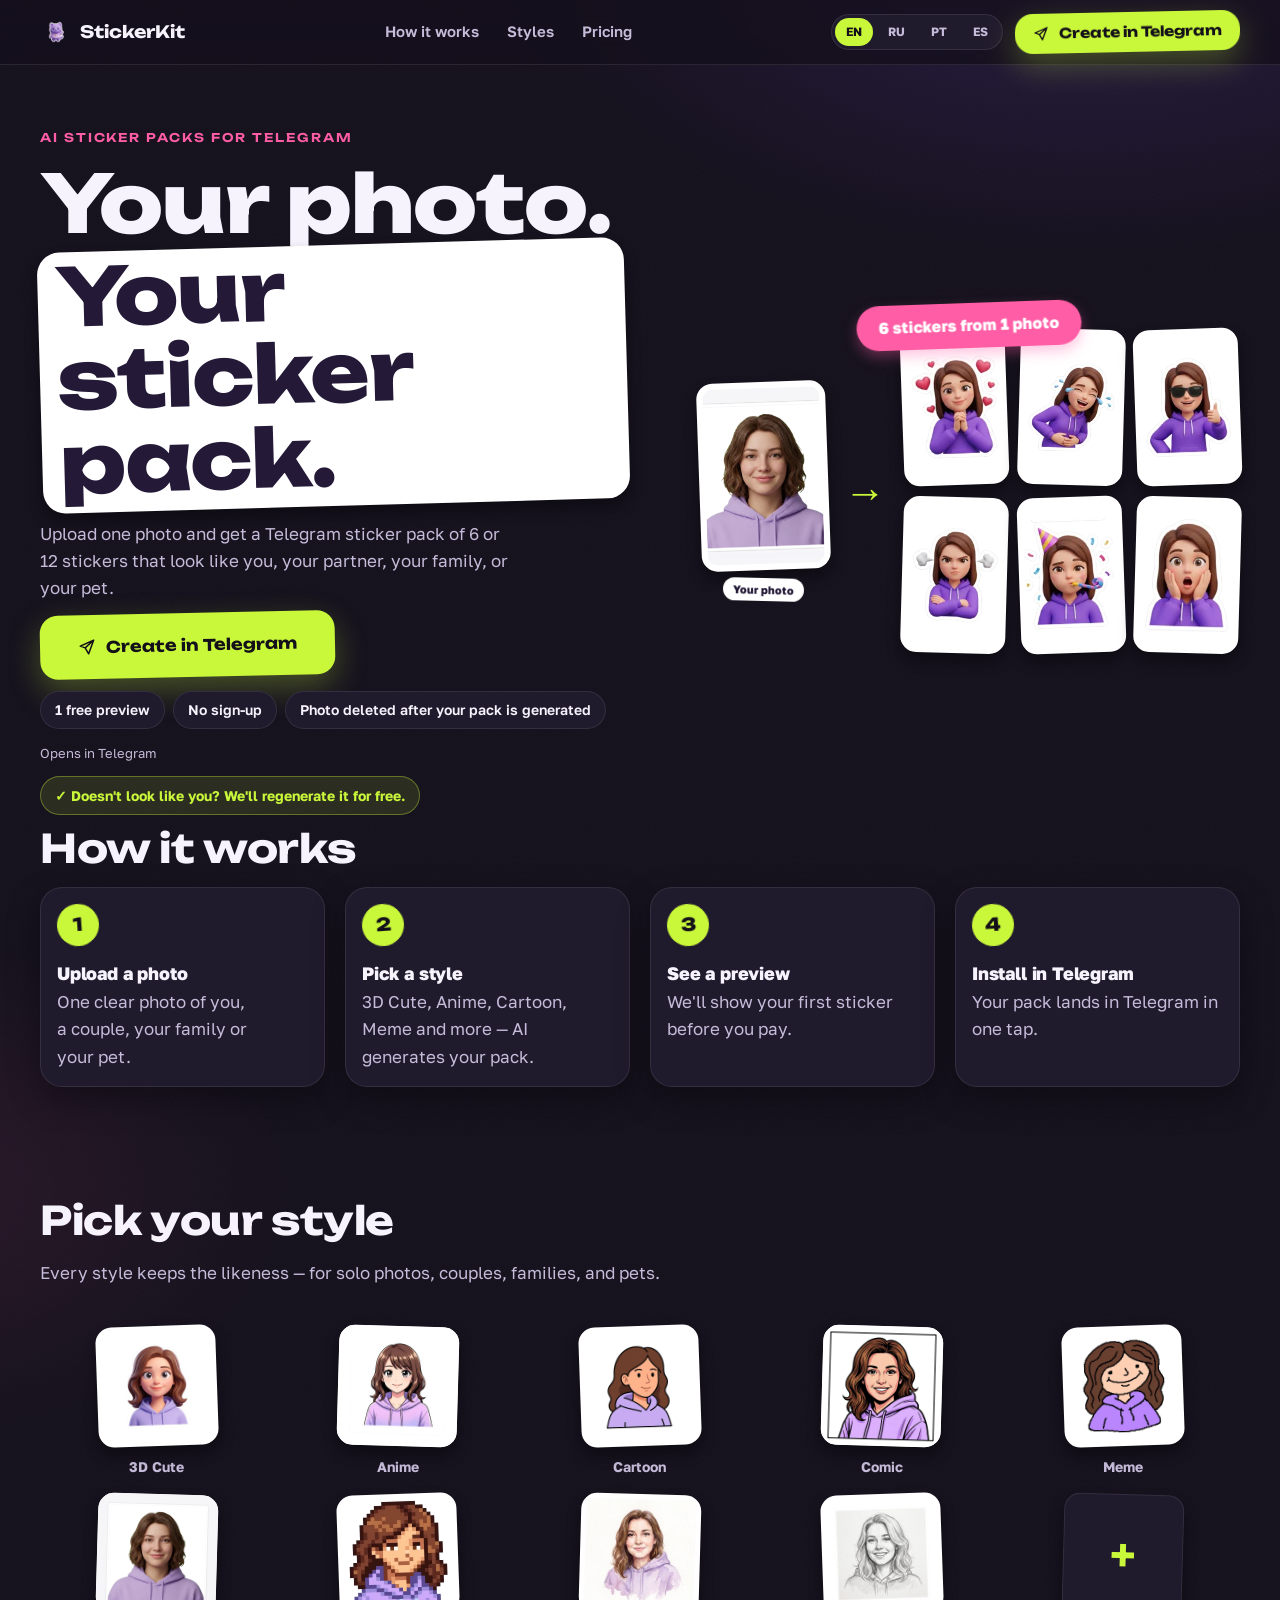
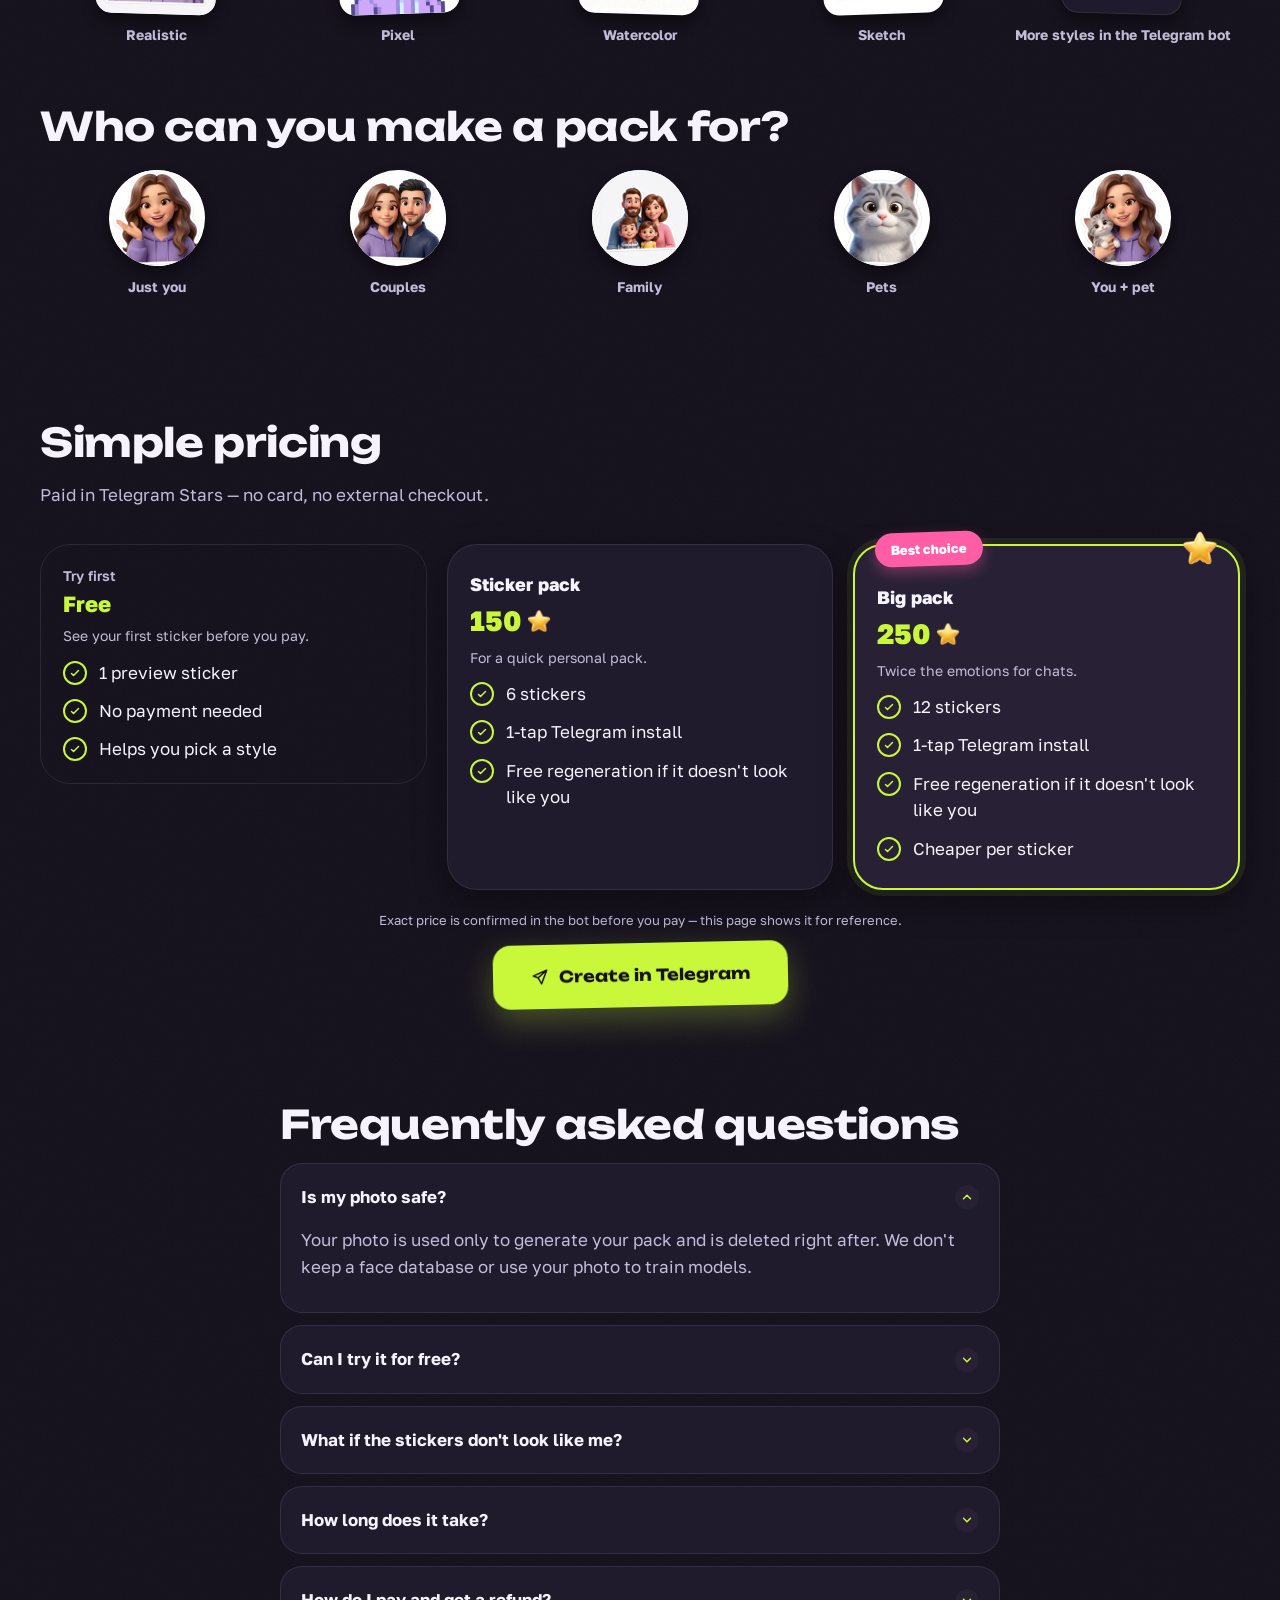
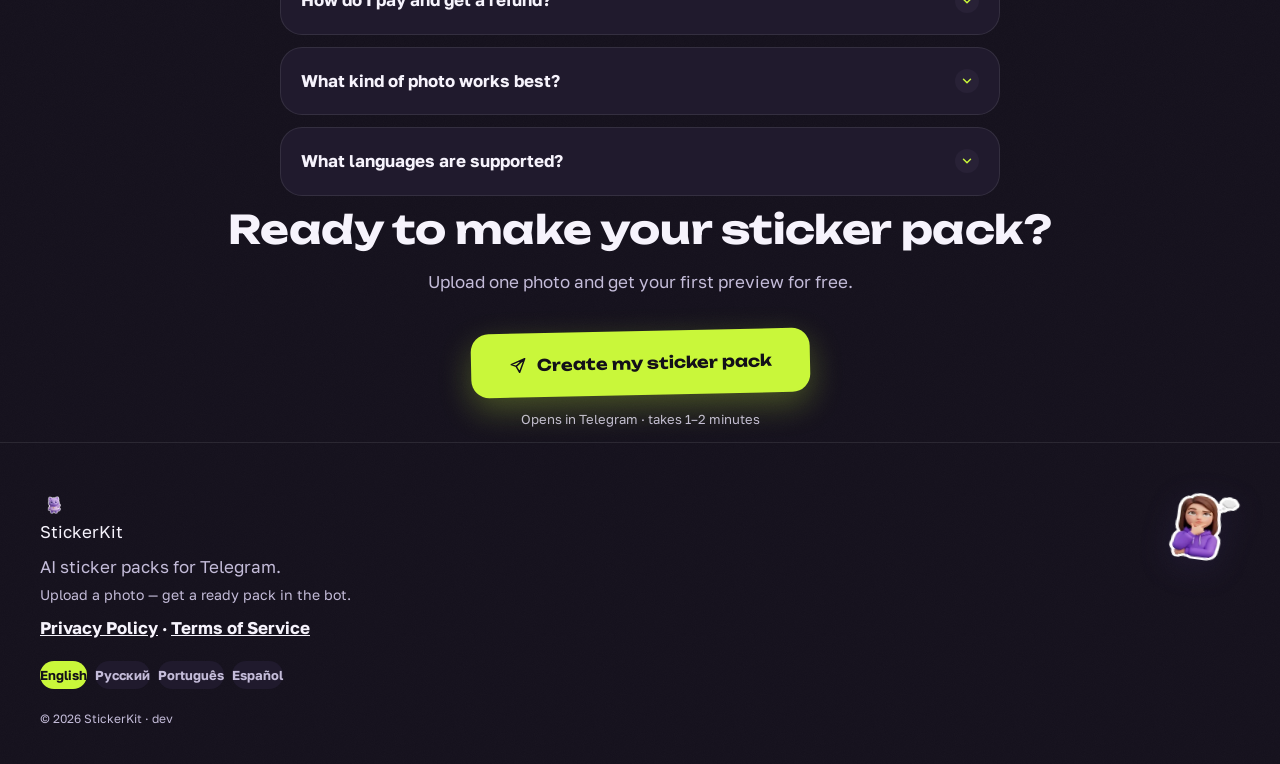
==== index.html @ f77a55ea "deploy: stickerkitapp/stickerkit-landing@165468a663be9e5127f9a801e9470b859a9cfe73" ====
<!DOCTYPE html><html lang="en"><head><meta charset="utf-8"><meta name="viewport" content="width=device-width, initial-scale=1"><title>StickerKit — turn your photo into a Telegram sticker pack</title><meta name="description" content="Upload one photo and get a personalized sticker pack that actually looks like you — solo, couple, family or pet. Installs into Telegram in one tap."><link rel="canonical" href="https://stickerkit.app/"><meta property="og:type" content="website"><meta property="og:title" content="StickerKit — turn your photo into a Telegram sticker pack"><meta property="og:description" content="Upload one photo and get a personalized sticker pack that actually looks like you — solo, couple, family or pet. Installs into Telegram in one tap."><meta property="og:url" content="https://stickerkit.app/"><meta name="twitter:card" content="summary"><link rel="stylesheet" href="/_astro/i18n.ByuJi92W.css"><link rel="stylesheet" href="/_astro/StickyCta.D8rzgh6x.css"></head><body><header class="site-header" data-astro-cid-nen7h5rs><div class="container site-header__row" data-astro-cid-nen7h5rs><div class="wordmark" data-astro-cid-nen7h5rs><img src="/assets/ui/mascot-cat.webp" width="32" height="32" alt="" loading="eager" data-astro-cid-nen7h5rs>StickerKit</div><nav class="site-nav" aria-label="How it works" data-astro-cid-nen7h5rs><a href="#how-it-works" data-astro-cid-nen7h5rs>How it works</a><a href="#styles" data-astro-cid-nen7h5rs>Styles</a><a href="#pricing" data-astro-cid-nen7h5rs>Pricing</a></nav><div class="site-header__actions" data-astro-cid-nen7h5rs><nav class="lang-switcher-compact" aria-label="Language" data-astro-cid-nen7h5rs><a href="/" class="lang-pill-compact plausible-event-name=Lang+Switch lang-pill-compact--active" data-astro-cid-nen7h5rs>EN</a><a href="/ru/" class="lang-pill-compact plausible-event-name=Lang+Switch" data-astro-cid-nen7h5rs>RU</a><a href="/pt/" class="lang-pill-compact plausible-event-name=Lang+Switch" data-astro-cid-nen7h5rs>PT</a><a href="/es/" class="lang-pill-compact plausible-event-name=Lang+Switch" data-astro-cid-nen7h5rs>ES</a></nav><a href="https://t.me/stickerkit_bot?start=header_en" target="_blank" rel="noopener" class="cta-button cta-button--compact plausible-event-name=Bot+Click plausible-event-src=header" data-astro-cid-nen7h5rs><svg width="16" height="16" viewBox="0 0 24 24" fill="none" aria-hidden="true" data-astro-cid-nen7h5rs><path d="M21 3 3 10.5l6.5 2.5m11.5-10L14 21l-4.5-8m11.5-10L9.5 13" stroke="currentColor" stroke-width="2" stroke-linecap="round" stroke-linejoin="round" data-astro-cid-nen7h5rs></path></svg>Create in Telegram</a></div></div></header><section class="container hero" data-astro-cid-ge2uvauf><div class="hero__copy" data-astro-cid-ge2uvauf><p class="eyebrow reveal" style="animation-delay: 60ms;" data-astro-cid-ge2uvauf>AI sticker packs for Telegram</p><h1 class="reveal" style="animation-delay: 120ms;" data-astro-cid-ge2uvauf>Your photo.<br data-astro-cid-ge2uvauf><span class="headline-sticker" data-astro-cid-ge2uvauf>Your sticker pack.</span></h1><p class="text-muted reveal" style="animation-delay: 180ms; max-width: 46ch;" data-astro-cid-ge2uvauf>Upload one photo and get a Telegram sticker pack of 6 or 12 stickers that look like you, your partner, your family, or your pet.</p><div class="reveal" style="animation-delay: 240ms;" data-astro-cid-ge2uvauf><a href="https://t.me/stickerkit_bot?start=hero_en" target="_blank" rel="noopener" class="cta-button plausible-event-name=Bot+Click plausible-event-src=hero"><svg width="18" height="18" viewBox="0 0 24 24" fill="none" aria-hidden="true"><path d="M21 3 3 10.5l6.5 2.5m11.5-10L14 21l-4.5-8m11.5-10L9.5 13" stroke="currentColor" stroke-width="2" stroke-linecap="round" stroke-linejoin="round"></path></svg>Create in Telegram</a></div><div class="trust-chips reveal" style="animation-delay: 280ms;" data-astro-cid-ge2uvauf><span class="trust-chip" data-astro-cid-ge2uvauf>1 free preview</span><span class="trust-chip" data-astro-cid-ge2uvauf>No sign-up</span><span class="trust-chip" data-astro-cid-ge2uvauf>Photo deleted after your pack is generated</span></div><p class="text-muted reveal" style="animation-delay: 300ms; font-size: 13px; margin-top: 4px;" data-astro-cid-ge2uvauf>Opens in Telegram</p><p class="guarantee-badge reveal" style="animation-delay: 320ms;" data-astro-cid-ge2uvauf>✓ Doesn&#39;t look like you? We&#39;ll regenerate it for free.</p></div><div class="hero__art reveal" style="animation-delay: 160ms;" data-astro-cid-ge2uvauf><div class="proof" data-astro-cid-ge2uvauf><span class="pill-badge proof__badge" data-astro-cid-ge2uvauf>6 stickers from 1 photo</span><div class="proof__row" data-astro-cid-ge2uvauf><div class="proof__source" data-astro-cid-ge2uvauf><div class="tile-shadow proof__photo" data-astro-cid-ge2uvauf><img src="/assets/styles/style-realistic.webp" width="176" height="176" alt="A photo, in the same likeness as the stickers" loading="eager" fetchpriority="high" data-astro-cid-ge2uvauf></div><span class="proof__chip" data-astro-cid-ge2uvauf>Your photo</span></div><span class="proof__arrow" aria-hidden="true" data-astro-cid-ge2uvauf>→</span><div class="proof__grid" aria-hidden="true" data-astro-cid-ge2uvauf><div class="tile-shadow proof__sticker" data-astro-cid-ge2uvauf><img src="/assets/stickers/sticker-01.webp" width="144" height="144" alt="" loading="lazy" data-astro-cid-ge2uvauf></div><div class="tile-shadow proof__sticker" data-astro-cid-ge2uvauf><img src="/assets/stickers/sticker-02.webp" width="144" height="144" alt="" loading="lazy" data-astro-cid-ge2uvauf></div><div class="tile-shadow proof__sticker" data-astro-cid-ge2uvauf><img src="/assets/stickers/sticker-03.webp" width="144" height="144" alt="" loading="lazy" data-astro-cid-ge2uvauf></div><div class="tile-shadow proof__sticker" data-astro-cid-ge2uvauf><img src="/assets/stickers/sticker-06.webp" width="144" height="144" alt="" loading="lazy" data-astro-cid-ge2uvauf></div><div class="tile-shadow proof__sticker" data-astro-cid-ge2uvauf><img src="/assets/stickers/sticker-07.webp" width="144" height="144" alt="" loading="lazy" data-astro-cid-ge2uvauf></div><div class="tile-shadow proof__sticker" data-astro-cid-ge2uvauf><img src="/assets/stickers/sticker-10.webp" width="144" height="144" alt="" loading="lazy" data-astro-cid-ge2uvauf></div></div></div></div></div></section><section class="container" id="how-it-works" data-astro-cid-l43jfdkk><h2 data-astro-cid-l43jfdkk>How it works</h2><div class="grid-4" data-astro-cid-l43jfdkk><div class="card step-card reveal" style="animation-delay: 0ms;" data-astro-cid-l43jfdkk><div class="step-badge" data-astro-cid-l43jfdkk>1</div><h3 class="step-card__title" data-astro-cid-l43jfdkk>Upload a photo</h3><p class="text-muted step-card__desc" data-astro-cid-l43jfdkk>One clear photo of you, a couple, your family or your pet.</p></div><div class="card step-card reveal" style="animation-delay: 80ms;" data-astro-cid-l43jfdkk><div class="step-badge" data-astro-cid-l43jfdkk>2</div><h3 class="step-card__title" data-astro-cid-l43jfdkk>Pick a style</h3><p class="text-muted step-card__desc" data-astro-cid-l43jfdkk>3D Cute, Anime, Cartoon, Meme and more — AI generates your pack.</p></div><div class="card step-card reveal" style="animation-delay: 160ms;" data-astro-cid-l43jfdkk><div class="step-badge" data-astro-cid-l43jfdkk>3</div><h3 class="step-card__title" data-astro-cid-l43jfdkk>See a preview</h3><p class="text-muted step-card__desc" data-astro-cid-l43jfdkk>We&#39;ll show your first sticker before you pay.</p></div><div class="card step-card reveal" style="animation-delay: 240ms;" data-astro-cid-l43jfdkk><div class="step-badge" data-astro-cid-l43jfdkk>4</div><h3 class="step-card__title" data-astro-cid-l43jfdkk>Install in Telegram</h3><p class="text-muted step-card__desc" data-astro-cid-l43jfdkk>Your pack lands in Telegram in one tap.</p></div></div></section><section class="container" id="styles" data-astro-cid-phn37o7r><h2 data-astro-cid-phn37o7r>Pick your style</h2><p class="text-muted section-lede" data-astro-cid-phn37o7r>Every style keeps the likeness — for solo photos, couples, families, and pets.</p><div class="style-grid" data-astro-cid-phn37o7r><figure class="style-tile" data-astro-cid-phn37o7r><span class="style-tile__frame" data-astro-cid-phn37o7r><img src="/assets/styles/style-3d-cute.webp" width="120" height="120" alt="3D Cute style sample sticker" loading="lazy" data-astro-cid-phn37o7r></span><figcaption data-astro-cid-phn37o7r>3D Cute</figcaption></figure><figure class="style-tile" data-astro-cid-phn37o7r><span class="style-tile__frame" data-astro-cid-phn37o7r><img src="/assets/styles/style-anime.webp" width="120" height="120" alt="Anime style sample sticker" loading="lazy" data-astro-cid-phn37o7r></span><figcaption data-astro-cid-phn37o7r>Anime</figcaption></figure><figure class="style-tile" data-astro-cid-phn37o7r><span class="style-tile__frame" data-astro-cid-phn37o7r><img src="/assets/styles/style-cartoon.webp" width="120" height="120" alt="Cartoon style sample sticker" loading="lazy" data-astro-cid-phn37o7r></span><figcaption data-astro-cid-phn37o7r>Cartoon</figcaption></figure><figure class="style-tile" data-astro-cid-phn37o7r><span class="style-tile__frame" data-astro-cid-phn37o7r><img src="/assets/styles/style-comic.webp" width="120" height="120" alt="Comic style sample sticker" loading="lazy" data-astro-cid-phn37o7r></span><figcaption data-astro-cid-phn37o7r>Comic</figcaption></figure><figure class="style-tile" data-astro-cid-phn37o7r><span class="style-tile__frame" data-astro-cid-phn37o7r><img src="/assets/styles/style-meme.webp" width="120" height="120" alt="Meme style sample sticker" loading="lazy" data-astro-cid-phn37o7r></span><figcaption data-astro-cid-phn37o7r>Meme</figcaption></figure><figure class="style-tile" data-astro-cid-phn37o7r><span class="style-tile__frame" data-astro-cid-phn37o7r><img src="/assets/styles/style-realistic.webp" width="120" height="120" alt="Realistic style sample sticker" loading="lazy" data-astro-cid-phn37o7r></span><figcaption data-astro-cid-phn37o7r>Realistic</figcaption></figure><figure class="style-tile" data-astro-cid-phn37o7r><span class="style-tile__frame" data-astro-cid-phn37o7r><img src="/assets/styles/style-pixel.webp" width="120" height="120" alt="Pixel style sample sticker" loading="lazy" data-astro-cid-phn37o7r></span><figcaption data-astro-cid-phn37o7r>Pixel</figcaption></figure><figure class="style-tile" data-astro-cid-phn37o7r><span class="style-tile__frame" data-astro-cid-phn37o7r><img src="/assets/styles/style-watercolor.webp" width="120" height="120" alt="Watercolor style sample sticker" loading="lazy" data-astro-cid-phn37o7r></span><figcaption data-astro-cid-phn37o7r>Watercolor</figcaption></figure><figure class="style-tile" data-astro-cid-phn37o7r><span class="style-tile__frame" data-astro-cid-phn37o7r><img src="/assets/styles/style-sketch.webp" width="120" height="120" alt="Sketch style sample sticker" loading="lazy" data-astro-cid-phn37o7r></span><figcaption data-astro-cid-phn37o7r>Sketch</figcaption></figure><a class="style-tile style-tile--more" href="https://t.me/stickerkit_bot?start=styles_en" target="_blank" rel="noopener" data-astro-cid-phn37o7r><span class="style-tile__frame style-tile__frame--more" aria-hidden="true" data-astro-cid-phn37o7r>+</span><span class="style-tile__caption" data-astro-cid-phn37o7r>More styles in the Telegram bot</span></a></div><h2 style="margin-top: 48px;" data-astro-cid-phn37o7r>Who can you make a pack for?</h2><div class="style-grid style-grid--subjects" data-astro-cid-phn37o7r><figure class="style-tile style-tile--sm" data-astro-cid-phn37o7r><span class="style-tile__frame style-tile__frame--round" data-astro-cid-phn37o7r><img src="/assets/subjects/subject-single.webp" width="96" height="96" alt="Just you sticker pack example" loading="lazy" data-astro-cid-phn37o7r></span><figcaption data-astro-cid-phn37o7r>Just you</figcaption></figure><figure class="style-tile style-tile--sm" data-astro-cid-phn37o7r><span class="style-tile__frame style-tile__frame--round" data-astro-cid-phn37o7r><img src="/assets/subjects/subject-couple.webp" width="96" height="96" alt="Couples sticker pack example" loading="lazy" data-astro-cid-phn37o7r></span><figcaption data-astro-cid-phn37o7r>Couples</figcaption></figure><figure class="style-tile style-tile--sm" data-astro-cid-phn37o7r><span class="style-tile__frame style-tile__frame--round" data-astro-cid-phn37o7r><img src="/assets/subjects/subject-family.webp" width="96" height="96" alt="Family sticker pack example" loading="lazy" data-astro-cid-phn37o7r></span><figcaption data-astro-cid-phn37o7r>Family</figcaption></figure><figure class="style-tile style-tile--sm" data-astro-cid-phn37o7r><span class="style-tile__frame style-tile__frame--round" data-astro-cid-phn37o7r><img src="/assets/subjects/subject-pet.webp" width="96" height="96" alt="Pets sticker pack example" loading="lazy" data-astro-cid-phn37o7r></span><figcaption data-astro-cid-phn37o7r>Pets</figcaption></figure><figure class="style-tile style-tile--sm" data-astro-cid-phn37o7r><span class="style-tile__frame style-tile__frame--round" data-astro-cid-phn37o7r><img src="/assets/subjects/subject-with_pet.webp" width="96" height="96" alt="You + pet sticker pack example" loading="lazy" data-astro-cid-phn37o7r></span><figcaption data-astro-cid-phn37o7r>You + pet</figcaption></figure></div></section><section class="container" id="pricing" data-astro-cid-htruwgye><h2 data-astro-cid-htruwgye>Simple pricing</h2><p class="text-muted section-lede" data-astro-cid-htruwgye>Paid in Telegram Stars — no card, no external checkout.</p><div class="grid-3" data-astro-cid-htruwgye><div class="plan-card reveal plan-card--try" style="animation-delay: 0ms;" data-astro-cid-htruwgye><p style="font-family: var(--font-body); font-weight: 600; font-size: 14px; margin: 0 0 0; color: var(--text-muted);" data-astro-cid-htruwgye>Try first</p><p class="plan-price" style="font-size: 22px; font-weight: 800; color: var(--acid); margin-bottom: 4px;" data-astro-cid-htruwgye>Free</p><p class="text-muted" style="font-size: 14px;" data-astro-cid-htruwgye>See your first sticker before you pay.</p><ul class="check-list" data-astro-cid-htruwgye><li data-astro-cid-htruwgye><span class="check-icon" aria-hidden="true" data-astro-cid-htruwgye><svg width="12" height="12" viewBox="0 0 24 24" fill="none" data-astro-cid-htruwgye><path d="M5 13l4 4L19 7" stroke="currentColor" stroke-width="3" stroke-linecap="round" stroke-linejoin="round" data-astro-cid-htruwgye></path></svg></span><span data-astro-cid-htruwgye>1 preview sticker</span></li><li data-astro-cid-htruwgye><span class="check-icon" aria-hidden="true" data-astro-cid-htruwgye><svg width="12" height="12" viewBox="0 0 24 24" fill="none" data-astro-cid-htruwgye><path d="M5 13l4 4L19 7" stroke="currentColor" stroke-width="3" stroke-linecap="round" stroke-linejoin="round" data-astro-cid-htruwgye></path></svg></span><span data-astro-cid-htruwgye>No payment needed</span></li><li data-astro-cid-htruwgye><span class="check-icon" aria-hidden="true" data-astro-cid-htruwgye><svg width="12" height="12" viewBox="0 0 24 24" fill="none" data-astro-cid-htruwgye><path d="M5 13l4 4L19 7" stroke="currentColor" stroke-width="3" stroke-linecap="round" stroke-linejoin="round" data-astro-cid-htruwgye></path></svg></span><span data-astro-cid-htruwgye>Helps you pick a style</span></li></ul></div><div class="plan-card reveal" style="animation-delay: 90ms;" data-astro-cid-htruwgye><p style="font-family: var(--font-body); font-weight: 800; font-size: 18px; margin: 0 0 0; color: var(--text);" data-astro-cid-htruwgye>Sticker pack</p><p class="plan-price" style="font-size: 28px; font-weight: 800; color: var(--acid); margin-bottom: 4px;" data-astro-cid-htruwgye>150<img src="/assets/ui/star.webp" width="24" height="24" alt="Stars" class="plan-price__star" loading="lazy" data-astro-cid-htruwgye></p><p class="text-muted" style="font-size: 14px;" data-astro-cid-htruwgye>For a quick personal pack.</p><ul class="check-list" data-astro-cid-htruwgye><li data-astro-cid-htruwgye><span class="check-icon" aria-hidden="true" data-astro-cid-htruwgye><svg width="12" height="12" viewBox="0 0 24 24" fill="none" data-astro-cid-htruwgye><path d="M5 13l4 4L19 7" stroke="currentColor" stroke-width="3" stroke-linecap="round" stroke-linejoin="round" data-astro-cid-htruwgye></path></svg></span><span data-astro-cid-htruwgye>6 stickers</span></li><li data-astro-cid-htruwgye><span class="check-icon" aria-hidden="true" data-astro-cid-htruwgye><svg width="12" height="12" viewBox="0 0 24 24" fill="none" data-astro-cid-htruwgye><path d="M5 13l4 4L19 7" stroke="currentColor" stroke-width="3" stroke-linecap="round" stroke-linejoin="round" data-astro-cid-htruwgye></path></svg></span><span data-astro-cid-htruwgye>1-tap Telegram install</span></li><li data-astro-cid-htruwgye><span class="check-icon" aria-hidden="true" data-astro-cid-htruwgye><svg width="12" height="12" viewBox="0 0 24 24" fill="none" data-astro-cid-htruwgye><path d="M5 13l4 4L19 7" stroke="currentColor" stroke-width="3" stroke-linecap="round" stroke-linejoin="round" data-astro-cid-htruwgye></path></svg></span><span data-astro-cid-htruwgye>Free regeneration if it doesn&#39;t look like you</span></li></ul></div><div class="plan-card reveal plan-card--featured" style="animation-delay: 180ms;" data-astro-cid-htruwgye><img src="/assets/ui/star.webp" width="36" height="36" alt="" class="plan-card__badge" loading="lazy" data-astro-cid-htruwgye><span class="pill-badge" style="position: absolute; top: -14px; left: 20px;" data-astro-cid-htruwgye>Best choice</span><p style="font-family: var(--font-body); font-weight: 800; font-size: 18px; margin: 12px 0 0; color: var(--text);" data-astro-cid-htruwgye>Big pack</p><p class="plan-price" style="font-size: 28px; font-weight: 800; color: var(--acid); margin-bottom: 4px;" data-astro-cid-htruwgye>250<img src="/assets/ui/star.webp" width="24" height="24" alt="Stars" class="plan-price__star" loading="lazy" data-astro-cid-htruwgye></p><p class="text-muted" style="font-size: 14px;" data-astro-cid-htruwgye>Twice the emotions for chats.</p><ul class="check-list" data-astro-cid-htruwgye><li data-astro-cid-htruwgye><span class="check-icon" aria-hidden="true" data-astro-cid-htruwgye><svg width="12" height="12" viewBox="0 0 24 24" fill="none" data-astro-cid-htruwgye><path d="M5 13l4 4L19 7" stroke="currentColor" stroke-width="3" stroke-linecap="round" stroke-linejoin="round" data-astro-cid-htruwgye></path></svg></span><span data-astro-cid-htruwgye>12 stickers</span></li><li data-astro-cid-htruwgye><span class="check-icon" aria-hidden="true" data-astro-cid-htruwgye><svg width="12" height="12" viewBox="0 0 24 24" fill="none" data-astro-cid-htruwgye><path d="M5 13l4 4L19 7" stroke="currentColor" stroke-width="3" stroke-linecap="round" stroke-linejoin="round" data-astro-cid-htruwgye></path></svg></span><span data-astro-cid-htruwgye>1-tap Telegram install</span></li><li data-astro-cid-htruwgye><span class="check-icon" aria-hidden="true" data-astro-cid-htruwgye><svg width="12" height="12" viewBox="0 0 24 24" fill="none" data-astro-cid-htruwgye><path d="M5 13l4 4L19 7" stroke="currentColor" stroke-width="3" stroke-linecap="round" stroke-linejoin="round" data-astro-cid-htruwgye></path></svg></span><span data-astro-cid-htruwgye>Free regeneration if it doesn&#39;t look like you</span></li><li data-astro-cid-htruwgye><span class="check-icon" aria-hidden="true" data-astro-cid-htruwgye><svg width="12" height="12" viewBox="0 0 24 24" fill="none" data-astro-cid-htruwgye><path d="M5 13l4 4L19 7" stroke="currentColor" stroke-width="3" stroke-linecap="round" stroke-linejoin="round" data-astro-cid-htruwgye></path></svg></span><span data-astro-cid-htruwgye>Cheaper per sticker</span></li></ul></div></div><p class="text-muted" style="font-size: 13px; margin-top: 20px; text-align: center;" data-astro-cid-htruwgye>Exact price is confirmed in the bot before you pay — this page shows it for reference.</p><div style="display: flex; justify-content: center; margin-top: 8px;" data-astro-cid-htruwgye><a href="https://t.me/stickerkit_bot?start=pricing_en" target="_blank" rel="noopener" class="cta-button plausible-event-name=Bot+Click plausible-event-src=pricing"><svg width="18" height="18" viewBox="0 0 24 24" fill="none" aria-hidden="true"><path d="M21 3 3 10.5l6.5 2.5m11.5-10L14 21l-4.5-8m11.5-10L9.5 13" stroke="currentColor" stroke-width="2" stroke-linecap="round" stroke-linejoin="round"></path></svg>Create in Telegram</a></div></section><section class="container" id="faq"><div class="prose"><h2>Frequently asked questions</h2><details class="faq-item reveal" style="animation-delay: 0ms;" open><summary class="plausible-event-name=FAQ+Open">Is my photo safe?</summary><p class="text-muted">Your photo is used only to generate your pack and is deleted right after. We don&#39;t keep a face database or use your photo to train models.</p></details><details class="faq-item reveal" style="animation-delay: 40ms;"><summary class="plausible-event-name=FAQ+Open">Can I try it for free?</summary><p class="text-muted">Yes: the first preview sticker is free — upload a photo, pick a style, and see the result before you pay.</p></details><details class="faq-item reveal" style="animation-delay: 80ms;"><summary class="plausible-event-name=FAQ+Open">What if the stickers don&#39;t look like me?</summary><p class="text-muted">We&#39;ll regenerate your pack for free if it doesn&#39;t look like you — no extra charge.</p></details><details class="faq-item reveal" style="animation-delay: 120ms;"><summary class="plausible-event-name=FAQ+Open">How long does it take?</summary><p class="text-muted">A couple of minutes from photo to finished pack, right inside the Telegram chat.</p></details><details class="faq-item reveal" style="animation-delay: 160ms;"><summary class="plausible-event-name=FAQ+Open">How do I pay and get a refund?</summary><p class="text-muted">Payment is handled entirely by Telegram Stars inside the bot. For refunds or payment issues, use /paysupport in the chat.</p></details><details class="faq-item reveal" style="animation-delay: 200ms;"><summary class="plausible-event-name=FAQ+Open">What kind of photo works best?</summary><p class="text-muted">A clear photo of the face in good light, without heavy filters, dark sunglasses, or things covering the face. For a couple or family, make sure every face is clearly visible.</p></details><details class="faq-item reveal" style="animation-delay: 240ms;"><summary class="plausible-event-name=FAQ+Open">What languages are supported?</summary><p class="text-muted">English and Russian today, with Portuguese and Spanish on the way.</p></details></div></section><section class="container final-cta" data-astro-cid-blvy5prr><h2 data-astro-cid-blvy5prr>Ready to make your sticker pack?</h2><p class="text-muted section-lede" style="margin-left: auto; margin-right: auto;" data-astro-cid-blvy5prr>Upload one photo and get your first preview for free.</p><a href="https://t.me/stickerkit_bot?start=final_en" target="_blank" rel="noopener" class="cta-button plausible-event-name=Bot+Click plausible-event-src=final"><svg width="18" height="18" viewBox="0 0 24 24" fill="none" aria-hidden="true"><path d="M21 3 3 10.5l6.5 2.5m11.5-10L14 21l-4.5-8m11.5-10L9.5 13" stroke="currentColor" stroke-width="2" stroke-linecap="round" stroke-linejoin="round"></path></svg>Create my sticker pack</a><p class="text-muted" style="font-size: 13px; margin-top: 14px;" data-astro-cid-blvy5prr>Opens in Telegram · takes 1–2 minutes</p></section><footer class="site-footer" data-astro-cid-jo6i4kqk><div class="container site-footer__row" data-astro-cid-jo6i4kqk><div class="site-footer__brand" data-astro-cid-jo6i4kqk><div class="wordmark" data-astro-cid-jo6i4kqk><img src="/assets/ui/mascot-cat.webp" width="28" height="28" alt="" loading="lazy" data-astro-cid-jo6i4kqk>StickerKit</div><p class="text-muted" style="margin: 8px 0 4px;" data-astro-cid-jo6i4kqk>AI sticker packs for Telegram.</p><p class="text-muted" style="margin: 0 0 4px; font-size: 14px;" data-astro-cid-jo6i4kqk>Upload a photo — get a ready pack in the bot.</p></div><img src="/assets/stickers/sticker-04.webp" width="72" height="72" alt="" loading="lazy" class="site-footer__sticker" data-astro-cid-jo6i4kqk></div><div class="container" data-astro-cid-jo6i4kqk><p style="font-weight: 700;" data-astro-cid-jo6i4kqk><a href="/privacy" data-astro-cid-jo6i4kqk>Privacy Policy</a> · <a href="/terms" data-astro-cid-jo6i4kqk>Terms of Service</a></p><nav aria-label="Language" class="lang-switcher" data-astro-cid-jo6i4kqk><a href="/" class="lang-pill lang-pill--active" data-astro-cid-jo6i4kqk>English</a><a href="/ru/" class="lang-pill" data-astro-cid-jo6i4kqk>Русский</a><a href="/pt/" class="lang-pill" data-astro-cid-jo6i4kqk>Português</a><a href="/es/" class="lang-pill" data-astro-cid-jo6i4kqk>Español</a></nav><p class="text-muted" style="font-size: 12px; margin-top: 20px;" data-astro-cid-jo6i4kqk>© 2026 StickerKit · <span title="build" data-astro-cid-jo6i4kqk>dev</span></p></div></footer><div class="sticky-cta"><a href="https://t.me/stickerkit_bot?start=sticky_en" target="_blank" rel="noopener" class="cta-button cta-button--block plausible-event-name=Bot+Click plausible-event-src=sticky"><svg width="18" height="18" viewBox="0 0 24 24" fill="none" aria-hidden="true"><path d="M21 3 3 10.5l6.5 2.5m11.5-10L14 21l-4.5-8m11.5-10L9.5 13" stroke="currentColor" stroke-width="2" stroke-linecap="round" stroke-linejoin="round"></path></svg>Create in Telegram</a></div></body></html>
---- _astro/i18n.ByuJi92W.css ----
@font-face{font-family:Unbounded Variable;font-style:normal;font-display:swap;font-weight:200 900;src:url([data-uri])format("woff2-variations");unicode-range:U+460-52F,U+1C80-1C8A,U+20B4,U+2DE0-2DFF,U+A640-A69F,U+FE2E-FE2F}@font-face{font-family:Unbounded Variable;font-style:normal;font-display:swap;font-weight:200 900;src:url(/_astro/unbounded-cyrillic-wght-normal.C627f1f8.woff2)format("woff2-variations");unicode-range:U+301,U+400-45F,U+490-491,U+4B0-4B1,U+2116}@font-face{font-family:Unbounded Variable;font-style:normal;font-display:swap;font-weight:200 900;src:url(/_astro/unbounded-vietnamese-wght-normal.rat7GD3o.woff2)format("woff2-variations");unicode-range:U+102-103,U+110-111,U+128-129,U+168-169,U+1A0-1A1,U+1AF-1B0,U+300-301,U+303-304,U+308-309,U+323,U+329,U+1EA0-1EF9,U+20AB}@font-face{font-family:Unbounded Variable;font-style:normal;font-display:swap;font-weight:200 900;src:url(/_astro/unbounded-latin-ext-wght-normal.D6H-S6MW.woff2)format("woff2-variations");unicode-range:U+100-2BA,U+2BD-2C5,U+2C7-2CC,U+2CE-2D7,U+2DD-2FF,U+304,U+308,U+329,U+1D00-1DBF,U+1E00-1E9F,U+1EF2-1EFF,U+2020,U+20A0-20AB,U+20AD-20C0,U+2113,U+2C60-2C7F,U+A720-A7FF}@font-face{font-family:Unbounded Variable;font-style:normal;font-display:swap;font-weight:200 900;src:url(/_astro/unbounded-latin-wght-normal.D5afBTBx.woff2)format("woff2-variations");unicode-range:U+??,U+131,U+152-153,U+2BB-2BC,U+2C6,U+2DA,U+2DC,U+304,U+308,U+329,U+2000-206F,U+20AC,U+2122,U+2191,U+2193,U+2212,U+2215,U+FEFF,U+FFFD}@font-face{font-family:Golos Text Variable;font-style:normal;font-display:swap;font-weight:400 900;src:url(/_astro/golos-text-cyrillic-ext-wght-normal.hICkpzq7.woff2)format("woff2-variations");unicode-range:U+460-52F,U+1C80-1C8A,U+20B4,U+2DE0-2DFF,U+A640-A69F,U+FE2E-FE2F}@font-face{font-family:Golos Text Variable;font-style:normal;font-display:swap;font-weight:400 900;src:url(/_astro/golos-text-cyrillic-wght-normal.mKek_fSS.woff2)format("woff2-variations");unicode-range:U+301,U+400-45F,U+490-491,U+4B0-4B1,U+2116}@font-face{font-family:Golos Text Variable;font-style:normal;font-display:swap;font-weight:400 900;src:url(/_astro/golos-text-latin-ext-wght-normal.B-I5lbAQ.woff2)format("woff2-variations");unicode-range:U+100-2BA,U+2BD-2C5,U+2C7-2CC,U+2CE-2D7,U+2DD-2FF,U+304,U+308,U+329,U+1D00-1DBF,U+1E00-1E9F,U+1EF2-1EFF,U+2020,U+20A0-20AB,U+20AD-20C0,U+2113,U+2C60-2C7F,U+A720-A7FF}@font-face{font-family:Golos Text Variable;font-style:normal;font-display:swap;font-weight:400 900;src:url(/_astro/golos-text-latin-wght-normal.BS5oQT7X.woff2)format("woff2-variations");unicode-range:U+??,U+131,U+152-153,U+2BB-2BC,U+2C6,U+2DA,U+2DC,U+304,U+308,U+329,U+2000-206F,U+20AC,U+2122,U+2191,U+2193,U+2212,U+2215,U+FEFF,U+FFFD}:root{--bg:#14101c;--bg-raise:#1c1727;--surface:#201a2d;--surface-2:#282136;--stroke:#ffffff17;--stroke-strong:#ffffff29;--text:#f6f3fc;--text-muted:#c4bcd9;--acid:#c9f73a;--acid-press:#b2e522;--on-acid:#131019;--pink:#ff5da5;--star:#f4c84a;--paper:#fff;--ink-on-paper:#241a38;--radius-tile:16px;--radius-card:22px;--radius-card-lg:30px;--radius-cta:18px;--radius-pill:999px;--gap:16px;--screen-pad:20px;--cta-height:64px;--shadow-card:0 12px 32px #00000059;--shadow-sticker:0 8px 14px #0006;--shadow-cta:0 12px 32px #c9f73a47;--content-width:1240px;--content-width-narrow:720px;--font-display:"Unbounded Variable", "Unbounded", sans-serif;--font-body:"Golos Text Variable", "Golos Text", sans-serif;--ease-out-expo:cubic-bezier(.16, 1, .3, 1);--ease-spring:cubic-bezier(.34, 1.56, .64, 1)}*{box-sizing:border-box}html,body{margin:0;padding:0}body{background:radial-gradient(900px 520px at 85% -80px, #7a4ae238, transparent 65%), radial-gradient(700px 420px at -10% 30%, #ff5da51a, transparent 60%), var(--bg);color:var(--text);font-family:var(--font-body);padding-bottom:calc(84px + env(safe-area-inset-bottom));line-height:1.55;position:relative;overflow-x:hidden}body:before{content:"";z-index:0;pointer-events:none;opacity:.03;background-image:url("data:image/svg+xml,%3Csvg xmlns='http://www.w3.org/2000/svg' width='140' height='140'%3E%3Cfilter id='n'%3E%3CfeTurbulence type='fractalNoise' baseFrequency='1.1' numOctaves='2'/%3E%3CfeColorMatrix type='saturate' values='0'/%3E%3C/filter%3E%3Crect width='140' height='140' filter='url(%23n)'/%3E%3C/svg%3E");position:absolute;inset:0}body>*{z-index:1;position:relative}@media (width>=768px){body{padding-bottom:0}}@media (width>=1280px){body{font-size:17px}}img{max-width:100%;display:block}a{color:inherit}a:focus-visible,button:focus-visible,summary:focus-visible{outline:2px solid var(--acid);outline-offset:2px}::selection{background:var(--acid);color:var(--on-acid)}.container{max-width:var(--content-width);padding:0 var(--screen-pad);margin:0 auto;position:relative}.prose{max-width:var(--content-width-narrow);margin:0 auto}section{padding:clamp(44px,8vw,84px) 0}#styles,#pricing{padding-top:clamp(64px,10vw,112px)}#faq{padding-top:clamp(56px,9vw,96px)}h1,h2,h3{color:var(--text);font-family:var(--font-display);letter-spacing:-.01em;text-wrap:balance;margin:0 0 14px;font-weight:700}h1{font-size:clamp(2.4rem,5vw + 1rem,5.2rem);font-weight:800;line-height:1.04}h2{margin-bottom:16px;font-size:clamp(1.55rem,1.7vw + 1.1rem,2.5rem);line-height:1.12}h3{font-family:var(--font-body);font-weight:800}.headline-sticker{box-sizing:border-box;background:var(--paper);max-width:100%;color:var(--ink-on-paper);box-shadow:var(--shadow-sticker);border-radius:.28em;padding:.04em .22em .1em;display:inline-block;transform:rotate(-1.6deg)}.section-lede{max-width:60ch;margin-bottom:36px;font-size:17px}p{text-wrap:pretty;margin:0 0 12px}.eyebrow{color:var(--pink);font-family:var(--font-display);letter-spacing:.16em;text-transform:uppercase;margin-bottom:14px;font-size:12px;font-weight:600}.text-muted{color:var(--text-muted);line-height:1.6}.card{background:var(--surface);border:1px solid var(--stroke);border-radius:var(--radius-card);box-shadow:var(--shadow-card);padding:var(--gap)}.cta-button{height:var(--cta-height);border-radius:var(--radius-cta);background:var(--acid);color:var(--on-acid);font-family:var(--font-display);box-shadow:var(--shadow-cta);cursor:pointer;transition:transform .25s var(--ease-spring), box-shadow .2s var(--ease-out-expo), background .15s ease;border:none;justify-content:center;align-items:center;gap:10px;padding:0 38px;font-size:16px;font-weight:700;text-decoration:none;display:inline-flex;position:relative;transform:rotate(-1.2deg)}.cta-button:hover{transform:rotate(0)translateY(-2px)scale(1.02);box-shadow:0 16px 40px #c9f73a61}.cta-button:active{background:var(--acid-press);transform:rotate(0)translateY(0)scale(.99)}.cta-button svg{flex:none}.cta-button--block{width:100%}.cta-button--badged{margin-top:14px}.star-badge{filter:drop-shadow(0 4px 10px #00000080);width:44px;height:44px;position:absolute;top:-18px;right:-12px;transform:rotate(-8deg)}.sticky-cta{z-index:20;padding:24px var(--screen-pad) calc(10px + env(safe-area-inset-bottom));background:linear-gradient(to top, var(--bg) 70%, transparent);position:fixed;bottom:0;left:0;right:0}@media (width>=768px){.sticky-cta{display:none}}.hscroll{gap:var(--gap);scroll-snap-type:x mandatory;-webkit-overflow-scrolling:touch;padding:12px 4px 18px;display:flex;overflow-x:auto}.hscroll>*{scroll-snap-align:start;flex:none}.grid-3{gap:var(--gap);grid-template-columns:1fr;display:grid}@media (width<=640px){#pricing .grid-3>:first-child{order:1}#pricing .grid-3>:nth-child(3){order:2}#pricing .grid-3>:nth-child(2){order:3}}@media (width>=640px){.grid-3{grid-template-columns:repeat(2,1fr)}}@media (width>=960px){.grid-3{grid-template-columns:repeat(3,1fr);gap:20px}}.grid-4{gap:var(--gap);grid-template-columns:1fr;display:grid}@media (width>=640px){.grid-4{grid-template-columns:repeat(2,1fr)}}@media (width>=1024px){.grid-4{grid-template-columns:repeat(4,1fr);gap:20px}}.trust-chips{flex-wrap:wrap;gap:8px;margin:14px 0;display:flex}.trust-chip{border-radius:var(--radius-pill);background:var(--surface);border:1px solid var(--stroke);color:var(--text);align-items:center;padding:7px 14px;font-size:13px;font-weight:600;display:inline-flex}@media (width>=640px){.trust-chip{font-size:14px}}.tile-shadow{border-radius:var(--radius-tile);background:var(--paper);box-shadow:var(--shadow-sticker);transition:transform .3s var(--ease-spring), box-shadow .3s var(--ease-out-expo);padding:6px;overflow:hidden}.tile-shadow img{border-radius:calc(var(--radius-tile) - 6px)}.grid-3>:nth-child(odd) .tile-shadow,.hscroll>:nth-child(odd) .tile-shadow,li:nth-child(odd)>.tile-shadow{transform:rotate(-1.7deg)}.grid-3>:nth-child(2n) .tile-shadow,.hscroll>:nth-child(2n) .tile-shadow,li:nth-child(2n)>.tile-shadow{transform:rotate(1.4deg)}@media (hover:hover){.tile-shadow:hover{box-shadow:0 18px 36px #0000008c;transform:rotate(0)translateY(-4px)scale(1.03)!important}}.check-list{flex-direction:column;gap:12px;margin:0;padding:0;list-style:none;display:flex}.check-list li{align-items:flex-start;gap:12px;display:flex}@media (width<=640px){.check-list li{font-size:14px;line-height:1.45}}.check-icon{border:2px solid var(--acid);width:24px;height:24px;color:var(--acid);border-radius:50%;flex:none;justify-content:center;align-items:center;margin-top:1px;display:flex}.step-badge{background:var(--acid);width:42px;height:42px;color:var(--on-acid);font-family:var(--font-display);border-radius:50%;justify-content:center;align-items:center;margin-bottom:14px;font-size:18px;font-weight:800;display:flex;transform:rotate(-4deg)}.pill-badge{border-radius:var(--radius-pill);background:var(--pink);color:#fff;border:none;padding:7px 16px;font-size:13px;font-weight:800;display:inline-block;transform:rotate(-2deg);box-shadow:0 6px 14px #ff5da559}.guarantee-badge{color:var(--acid);border-radius:var(--radius-pill);background:#c9f73a1f;border:1px solid #c9f73a59;align-items:center;gap:6px;padding:8px 14px;font-size:14px;font-weight:700;display:inline-flex}.plan-card{background:var(--surface);border:1px solid var(--stroke);border-radius:var(--radius-card-lg);box-shadow:var(--shadow-card);padding:26px 22px;position:relative}.plan-card--try{align-self:start}.plan-card--featured{border:2px solid var(--acid);background:var(--surface-2);box-shadow:0 0 0 6px #c9f73a14, var(--shadow-card);transform:rotate(.6deg)}.plan-card--try{box-shadow:none;background:0 0;padding:20px 22px}.plan-card__badge{position:absolute;top:-16px;right:20px}.faq-item{background:var(--surface);border:1px solid var(--stroke);border-radius:var(--radius-card);margin-bottom:12px;padding:4px 20px}.faq-item summary{cursor:pointer;justify-content:space-between;align-items:center;gap:12px;min-height:48px;padding:16px 0;font-weight:700;list-style:none;display:flex}.faq-item summary::-webkit-details-marker{display:none}.faq-item summary:after{content:"";background:var(--surface-2);width:24px;height:24px;transition:transform .2s var(--ease-out-expo);background-image:url("data:image/svg+xml,%3Csvg xmlns='http://www.w3.org/2000/svg' viewBox='0 0 24 24' fill='none' stroke='%23c9f73a' stroke-width='2.5' stroke-linecap='round' stroke-linejoin='round'%3E%3Cpolyline points='6 9 12 15 18 9'%3E%3C/polyline%3E%3C/svg%3E");background-position:50%;background-repeat:no-repeat;background-size:14px;border-radius:50%;flex:none}.faq-item[open] summary:after{transform:rotate(180deg)}.faq-item p{padding-bottom:16px}.stub-banner{background:var(--surface);border:1px solid var(--stroke);border-radius:var(--radius-tile);margin-bottom:24px;padding:12px 16px;font-size:14px}.owner-placeholder{background:var(--star);color:var(--ink-on-paper);border-radius:4px;padding:0 4px;font-weight:600}.reveal{animation:reveal-up .7s var(--ease-out-expo) both}@keyframes reveal-up{0%{opacity:0;transform:translateY(18px)}to{opacity:1;transform:translateY(0)}}@media (prefers-reduced-motion:reduce){.reveal{animation:none}.tile-shadow,.cta-button{transition:none;transform:none!important}}.site-footer[data-astro-cid-jo6i4kqk]{border-top:1px solid var(--stroke);padding:48px 0 24px}.site-footer__row[data-astro-cid-jo6i4kqk]{justify-content:space-between;align-items:flex-start;gap:20px;display:flex}.site-footer__sticker[data-astro-cid-jo6i4kqk]{filter:drop-shadow(0 8px 16px #503c8c29);transform:rotate(8deg)}.lang-switcher[data-astro-cid-jo6i4kqk]{flex-wrap:wrap;gap:8px;margin:16px 0;display:flex}.lang-pill[data-astro-cid-jo6i4kqk]{border-radius:var(--radius-pill);background:var(--surface);color:var(--text-muted);padding:6px 14px;font-size:13px;font-weight:700;text-decoration:none;display:inline-block}.lang-pill--active[data-astro-cid-jo6i4kqk]{background:var(--acid);color:var(--on-acid)}.site-footer[data-astro-cid-jo6i4kqk] a[data-astro-cid-jo6i4kqk]{padding:4px 0;display:inline-block}
---- _astro/StickyCta.D8rzgh6x.css ----
.site-header[data-astro-cid-nen7h5rs]{z-index:30;backdrop-filter:blur(12px);border-bottom:1px solid var(--stroke);background:#14101ccc;position:sticky;top:0}.site-header__row[data-astro-cid-nen7h5rs]{justify-content:space-between;align-items:center;gap:16px;padding-top:12px;padding-bottom:12px;display:flex}.wordmark[data-astro-cid-nen7h5rs]{font-family:var(--font-display);color:var(--text);align-items:center;gap:8px;font-size:17px;font-weight:700;display:flex}.site-nav[data-astro-cid-nen7h5rs]{display:none}.site-header__actions[data-astro-cid-nen7h5rs]{align-items:center;gap:12px;display:flex}.lang-switcher-compact[data-astro-cid-nen7h5rs]{background:var(--surface);border:1px solid var(--stroke);border-radius:var(--radius-pill);gap:4px;padding:3px;display:flex}.lang-pill-compact[data-astro-cid-nen7h5rs]{border-radius:var(--radius-pill);color:var(--text-muted);padding:5px 11px;font-size:12px;font-weight:700;text-decoration:none}.lang-pill-compact--active[data-astro-cid-nen7h5rs]{background:var(--acid);color:var(--on-acid)}.cta-button--compact[data-astro-cid-nen7h5rs]{height:40px;padding:0 18px;font-size:14px}@media (width<=767px){.cta-button--compact[data-astro-cid-nen7h5rs]{display:none}}@media (width>=1024px){.site-nav[data-astro-cid-nen7h5rs]{gap:28px;display:flex}.site-nav[data-astro-cid-nen7h5rs] a[data-astro-cid-nen7h5rs]{color:var(--text-muted);font-size:15px;font-weight:600;text-decoration:none}.site-nav[data-astro-cid-nen7h5rs] a[data-astro-cid-nen7h5rs]:hover{color:var(--text)}}.hero[data-astro-cid-ge2uvauf]{flex-direction:column;gap:36px;padding-top:clamp(28px,6vw,64px);display:flex}@media (width>=860px){.hero[data-astro-cid-ge2uvauf]{flex-direction:row;align-items:center;gap:72px}.hero__copy[data-astro-cid-ge2uvauf]{flex:52%}.hero__art[data-astro-cid-ge2uvauf]{flex:48%}}.hero__art[data-astro-cid-ge2uvauf]{justify-content:center;display:flex}@media (width<=640px){.hero[data-astro-cid-ge2uvauf] h1[data-astro-cid-ge2uvauf]{font-size:clamp(44px,12.5vw,56px);line-height:.95}}.proof[data-astro-cid-ge2uvauf]{flex-direction:column;align-items:center;padding-top:26px;display:flex;position:relative}.proof__badge[data-astro-cid-ge2uvauf]{white-space:nowrap;z-index:2;position:absolute;top:0;left:50%;transform:translate(-50%)rotate(-2deg)}.proof__row[data-astro-cid-ge2uvauf]{flex-wrap:wrap;justify-content:center;align-items:center;gap:16px;display:flex}@media (width>=860px){.proof__row[data-astro-cid-ge2uvauf]{flex-wrap:nowrap}}.proof__source[data-astro-cid-ge2uvauf]{flex-direction:column;align-items:center;gap:8px;display:flex}.proof__photo[data-astro-cid-ge2uvauf]{transform:rotate(-2deg)}.proof__photo[data-astro-cid-ge2uvauf] img[data-astro-cid-ge2uvauf]{object-fit:cover}.proof__sticker[data-astro-cid-ge2uvauf] img[data-astro-cid-ge2uvauf]{object-fit:contain}.proof__chip[data-astro-cid-ge2uvauf]{background:var(--paper);color:var(--ink-on-paper);border-radius:var(--radius-pill);padding:3px 10px;font-size:11px;font-weight:800;transform:rotate(1.5deg)}.proof__arrow[data-astro-cid-ge2uvauf]{color:var(--acid);font-size:42px;font-weight:800;line-height:1}.proof__badge[data-astro-cid-ge2uvauf]{padding:10px 22px;font-size:16px}.proof__grid[data-astro-cid-ge2uvauf]{grid-template-columns:repeat(3,1fr);gap:12px;max-width:512px;display:grid}.proof__grid[data-astro-cid-ge2uvauf]>[data-astro-cid-ge2uvauf]:nth-child(odd) .tile-shadow[data-astro-cid-ge2uvauf],.proof__sticker[data-astro-cid-ge2uvauf]:nth-child(odd){transform:rotate(-2deg)}.proof__grid[data-astro-cid-ge2uvauf]>[data-astro-cid-ge2uvauf]:nth-child(2n) .tile-shadow[data-astro-cid-ge2uvauf],.proof__sticker[data-astro-cid-ge2uvauf]:nth-child(2n){transform:rotate(1.6deg)}@media (width<=640px){.proof__row[data-astro-cid-ge2uvauf]{gap:3px}.proof__photo[data-astro-cid-ge2uvauf] img[data-astro-cid-ge2uvauf]{width:80px;height:80px}.proof__sticker[data-astro-cid-ge2uvauf] img[data-astro-cid-ge2uvauf]{width:60px;height:60px}.proof__arrow[data-astro-cid-ge2uvauf]{font-size:16px}.proof__grid[data-astro-cid-ge2uvauf]{gap:7px;max-width:none}.proof__badge[data-astro-cid-ge2uvauf]{padding:6px 14px;font-size:13px}}@media (prefers-reduced-motion:reduce){.proof__photo[data-astro-cid-ge2uvauf],.proof__chip[data-astro-cid-ge2uvauf],.proof__badge[data-astro-cid-ge2uvauf],.proof__sticker[data-astro-cid-ge2uvauf]{transform:none!important}}.step-card__title[data-astro-cid-l43jfdkk]{margin:0;font-size:18px}.step-card__desc[data-astro-cid-l43jfdkk]{margin:0}@media (width<=640px){.step-card[data-astro-cid-l43jfdkk]{flex-wrap:wrap;align-items:center;gap:8px 12px;padding:14px;display:flex}.step-card[data-astro-cid-l43jfdkk] .step-badge[data-astro-cid-l43jfdkk]{width:28px;height:28px;margin-bottom:0;font-size:13px}.step-card__title[data-astro-cid-l43jfdkk]{font-size:16px}.step-card__desc[data-astro-cid-l43jfdkk]{flex-basis:100%;font-size:13px;line-height:1.45}}.style-grid[data-astro-cid-phn37o7r]{gap:var(--gap);scroll-snap-type:x mandatory;-webkit-overflow-scrolling:touch;scrollbar-width:none;padding:4px 4px 12px;display:flex;overflow-x:auto;mask-image:linear-gradient(90deg,#000 calc(100% - 28px),#0000 100%)}.style-grid[data-astro-cid-phn37o7r]::-webkit-scrollbar{display:none}.style-grid[data-astro-cid-phn37o7r]>[data-astro-cid-phn37o7r]{scroll-snap-align:start;flex:none}@media (width>=860px){.style-grid[data-astro-cid-phn37o7r]{grid-template-columns:repeat(5,1fr);display:grid;overflow:visible;mask-image:none}.style-grid--subjects[data-astro-cid-phn37o7r]{grid-template-columns:repeat(5,1fr)}}.style-tile[data-astro-cid-phn37o7r]{flex-direction:column;align-items:center;gap:10px;margin:0;display:flex}.style-tile__frame[data-astro-cid-phn37o7r]{background:var(--paper);border-radius:var(--radius-tile);width:120px;height:120px;box-shadow:var(--shadow-sticker);transition:transform .3s var(--ease-spring), box-shadow .25s var(--ease-out-expo);justify-content:center;align-items:center;display:flex;overflow:hidden}.style-tile[data-astro-cid-phn37o7r]:nth-child(odd) .style-tile__frame[data-astro-cid-phn37o7r]{transform:rotate(-2deg)}.style-tile[data-astro-cid-phn37o7r]:nth-child(2n) .style-tile__frame[data-astro-cid-phn37o7r]{transform:rotate(1.6deg)}.style-tile__frame[data-astro-cid-phn37o7r] img[data-astro-cid-phn37o7r]{object-fit:contain;width:100%;height:100%}@media (hover:hover){.style-tile[data-astro-cid-phn37o7r]:hover .style-tile__frame[data-astro-cid-phn37o7r]{transform:rotate(0)translateY(-4px)scale(1.05);box-shadow:0 18px 36px #0000008c}}.style-tile--more[data-astro-cid-phn37o7r]{text-decoration:none}.style-tile__frame--more[data-astro-cid-phn37o7r]{font-family:var(--font-display);color:var(--acid);background:var(--surface);border:1px solid var(--stroke);font-size:40px;font-weight:700}.style-tile[data-astro-cid-phn37o7r] figcaption[data-astro-cid-phn37o7r],.style-tile__caption[data-astro-cid-phn37o7r]{color:var(--text-muted);font-size:14px;font-weight:700}.style-tile--sm[data-astro-cid-phn37o7r] .style-tile__frame[data-astro-cid-phn37o7r]{width:96px;height:96px}.style-tile__frame--round[data-astro-cid-phn37o7r]{border-radius:50%}@media (prefers-reduced-motion:reduce){.style-tile__frame[data-astro-cid-phn37o7r]:hover{transform:none}}.plan-price[data-astro-cid-htruwgye]{align-items:center;gap:6px;display:flex}.plan-price__star[data-astro-cid-htruwgye]{display:inline-block}.final-cta[data-astro-cid-blvy5prr]{text-align:center}
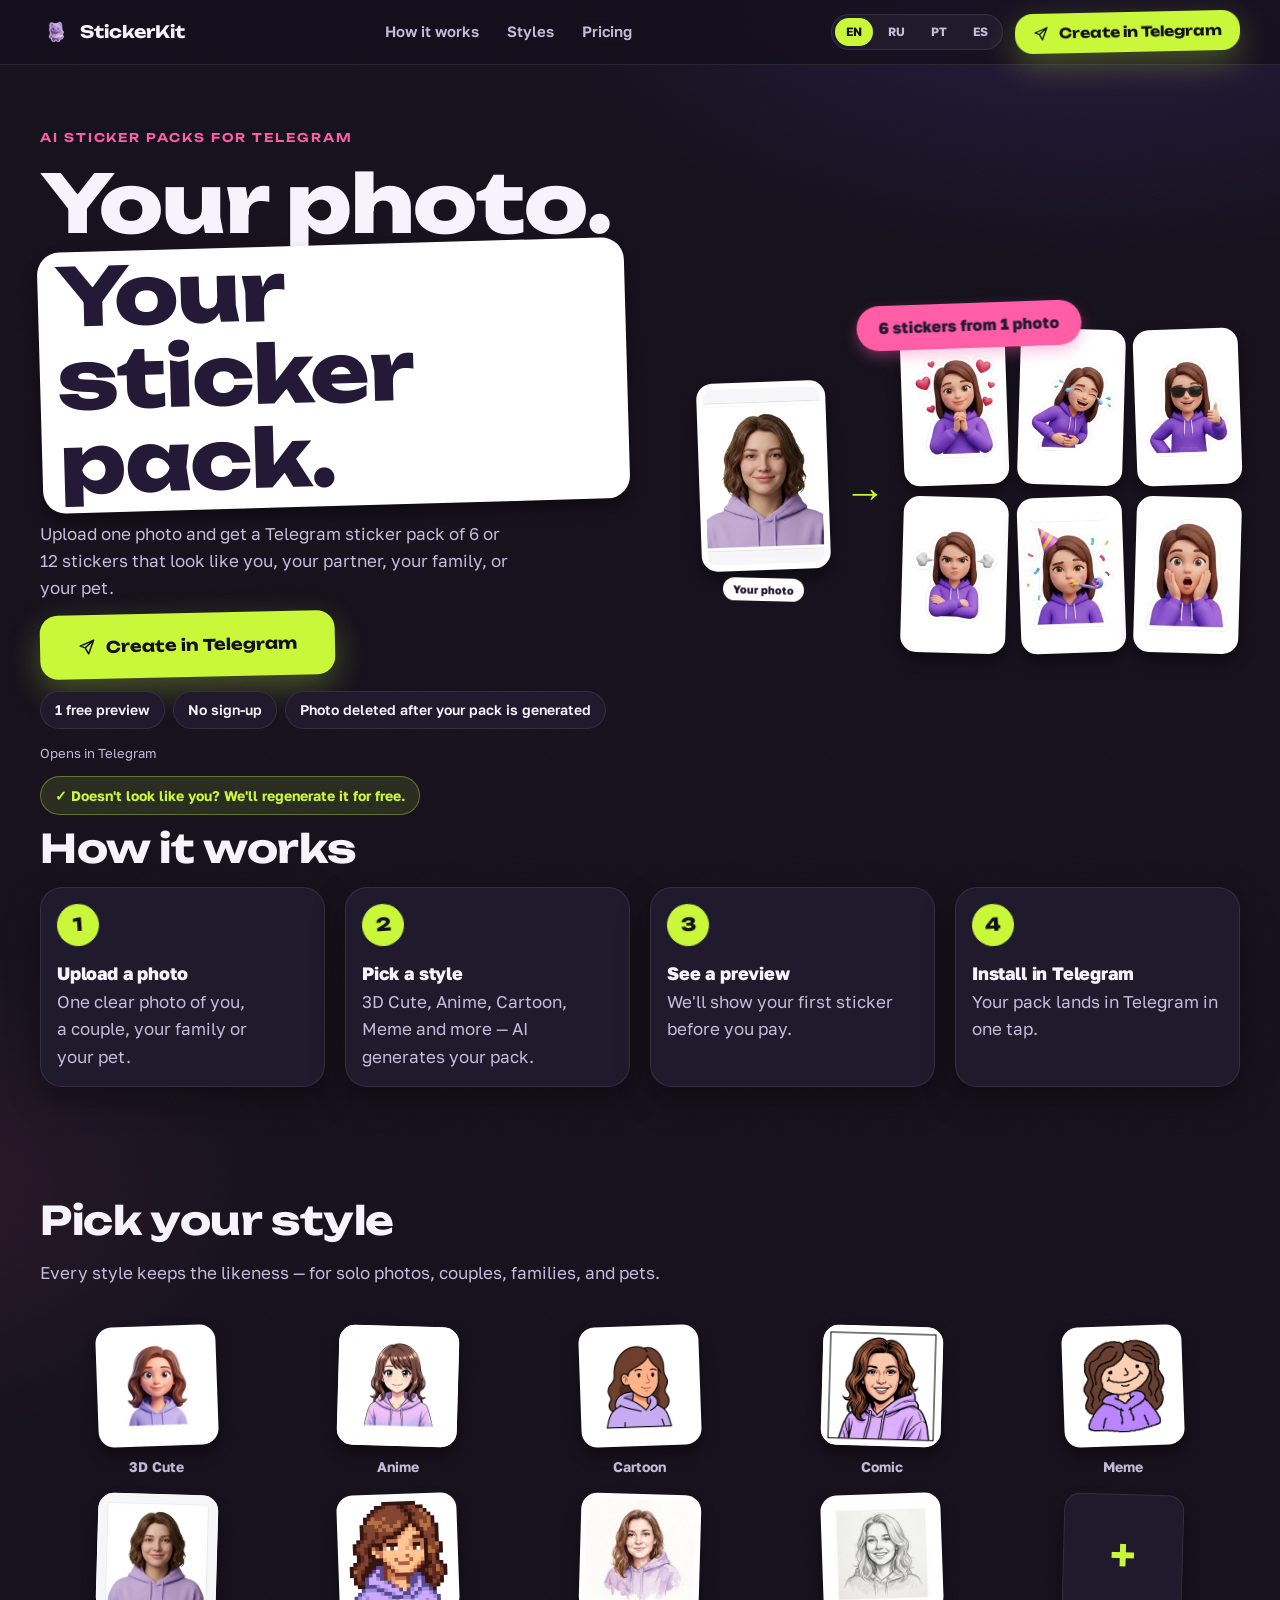
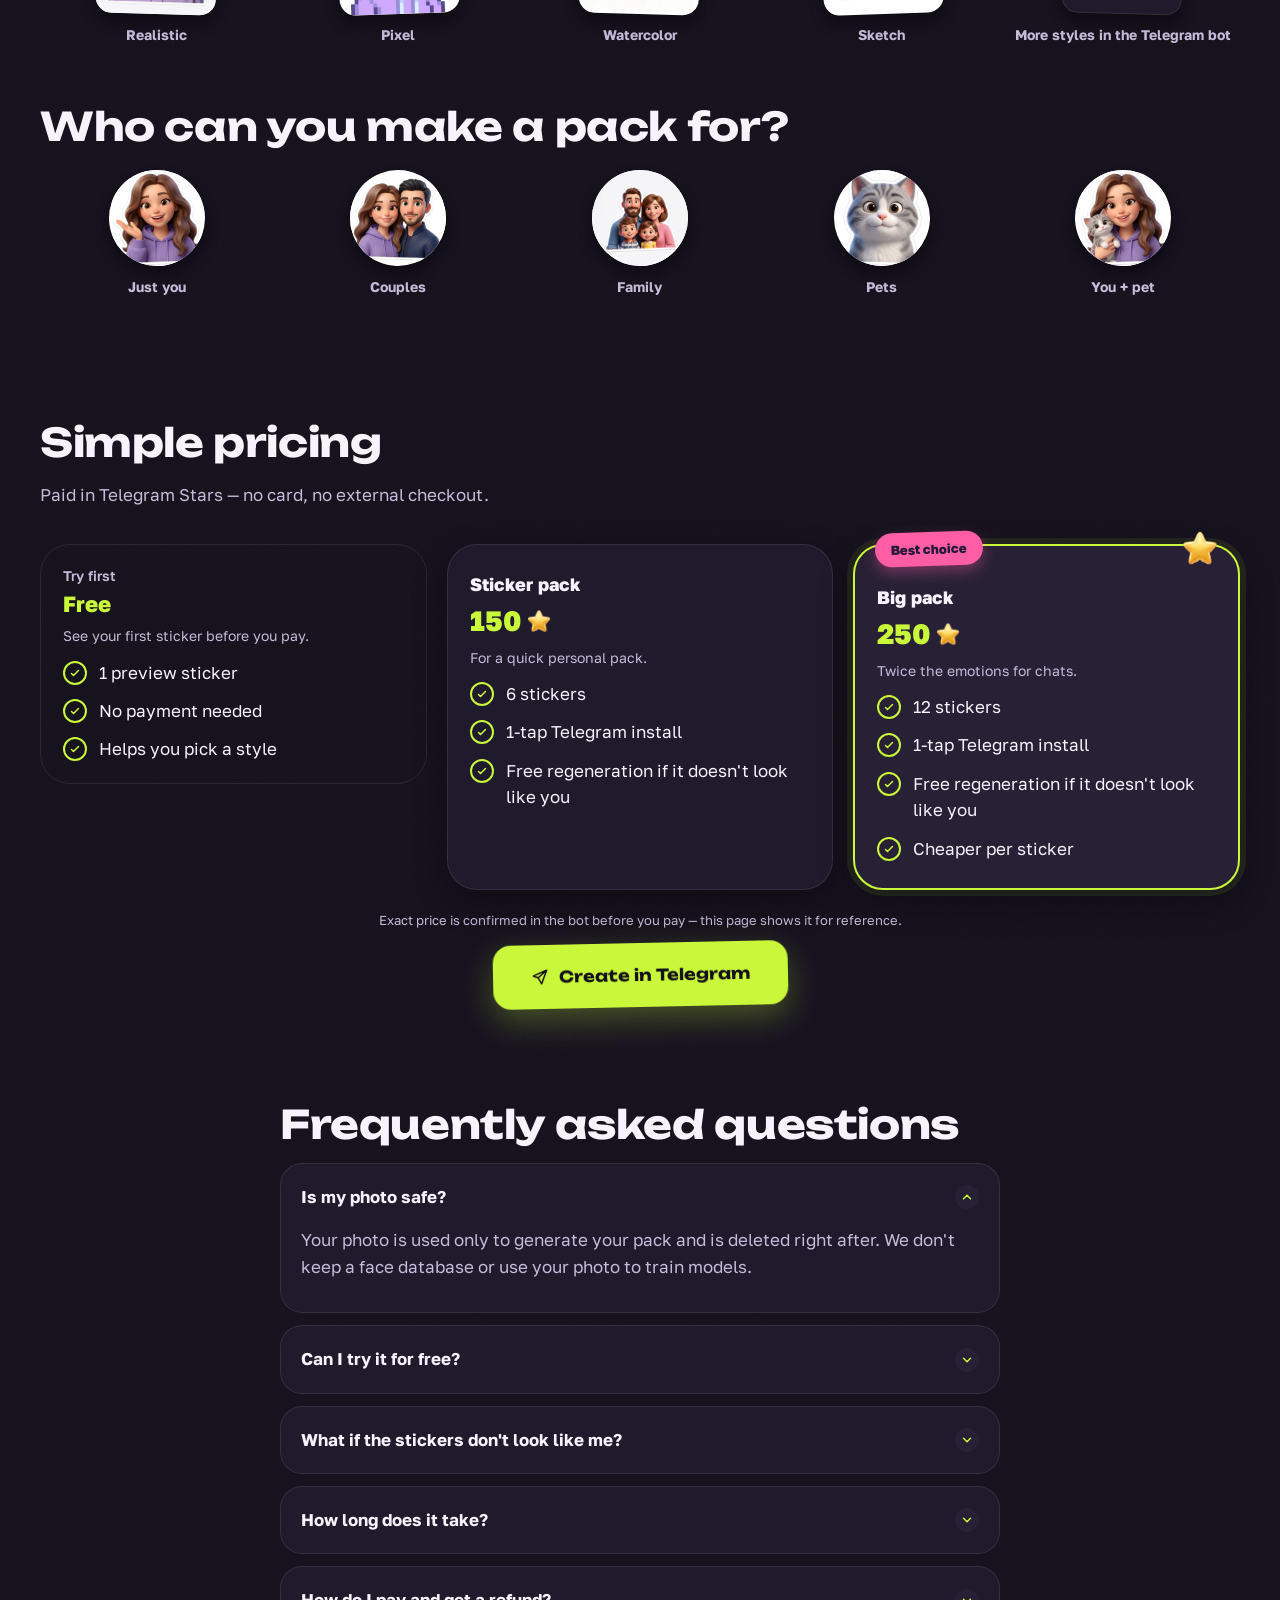
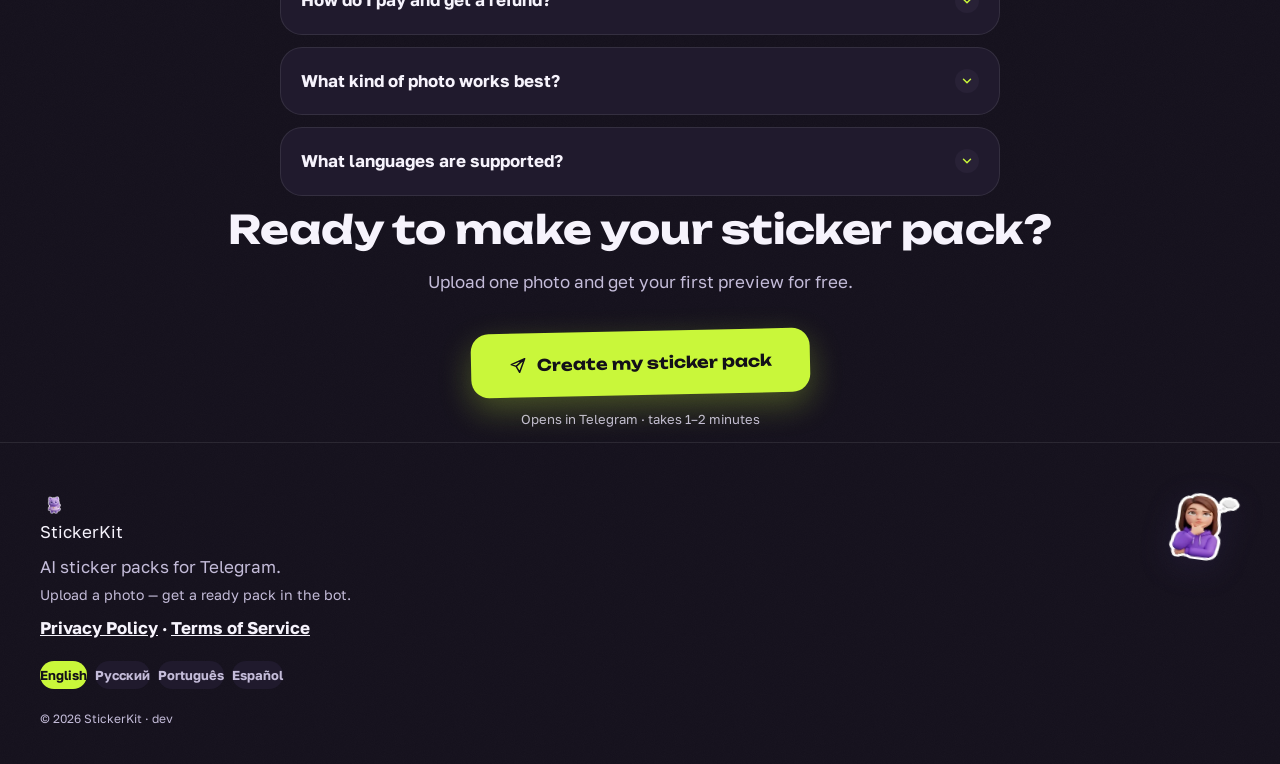
==== commit f2562db6: "deploy: stickerkitapp/stickerkit-landing@6cda2f79537067afd90df3fb140690a5aa483bda" ====
--- a/index.html
+++ b/index.html
@@ -1 +1 @@
-<!DOCTYPE html><html lang="en"><head><meta charset="utf-8"><meta name="viewport" content="width=device-width, initial-scale=1"><title>StickerKit — turn your photo into a Telegram sticker pack</title><meta name="description" content="Upload one photo and get a personalized sticker pack that actually looks like you — solo, couple, family or pet. Installs into Telegram in one tap."><link rel="canonical" href="https://stickerkit.app/"><meta property="og:type" content="website"><meta property="og:title" content="StickerKit — turn your photo into a Telegram sticker pack"><meta property="og:description" content="Upload one photo and get a personalized sticker pack that actually looks like you — solo, couple, family or pet. Installs into Telegram in one tap."><meta property="og:url" content="https://stickerkit.app/"><meta name="twitter:card" content="summary"><link rel="stylesheet" href="/_astro/i18n.ByuJi92W.css"><link rel="stylesheet" href="/_astro/StickyCta.D8rzgh6x.css"></head><body><header class="site-header" data-astro-cid-nen7h5rs><div class="container site-header__row" data-astro-cid-nen7h5rs><div class="wordmark" data-astro-cid-nen7h5rs><img src="/assets/ui/mascot-cat.webp" width="32" height="32" alt="" loading="eager" data-astro-cid-nen7h5rs>StickerKit</div><nav class="site-nav" aria-label="How it works" data-astro-cid-nen7h5rs><a href="#how-it-works" data-astro-cid-nen7h5rs>How it works</a><a href="#styles" data-astro-cid-nen7h5rs>Styles</a><a href="#pricing" data-astro-cid-nen7h5rs>Pricing</a></nav><div class="site-header__actions" data-astro-cid-nen7h5rs><nav class="lang-switcher-compact" aria-label="Language" data-astro-cid-nen7h5rs><a href="/" class="lang-pill-compact plausible-event-name=Lang+Switch lang-pill-compact--active" data-astro-cid-nen7h5rs>EN</a><a href="/ru/" class="lang-pill-compact plausible-event-name=Lang+Switch" data-astro-cid-nen7h5rs>RU</a><a href="/pt/" class="lang-pill-compact plausible-event-name=Lang+Switch" data-astro-cid-nen7h5rs>PT</a><a href="/es/" class="lang-pill-compact plausible-event-name=Lang+Switch" data-astro-cid-nen7h5rs>ES</a></nav><a href="https://t.me/stickerkit_bot?start=header_en" target="_blank" rel="noopener" class="cta-button cta-button--compact plausible-event-name=Bot+Click plausible-event-src=header" data-astro-cid-nen7h5rs><svg width="16" height="16" viewBox="0 0 24 24" fill="none" aria-hidden="true" data-astro-cid-nen7h5rs><path d="M21 3 3 10.5l6.5 2.5m11.5-10L14 21l-4.5-8m11.5-10L9.5 13" stroke="currentColor" stroke-width="2" stroke-linecap="round" stroke-linejoin="round" data-astro-cid-nen7h5rs></path></svg>Create in Telegram</a></div></div></header><section class="container hero" data-astro-cid-ge2uvauf><div class="hero__copy" data-astro-cid-ge2uvauf><p class="eyebrow reveal" style="animation-delay: 60ms;" data-astro-cid-ge2uvauf>AI sticker packs for Telegram</p><h1 class="reveal" style="animation-delay: 120ms;" data-astro-cid-ge2uvauf>Your photo.<br data-astro-cid-ge2uvauf><span class="headline-sticker" data-astro-cid-ge2uvauf>Your sticker pack.</span></h1><p class="text-muted reveal" style="animation-delay: 180ms; max-width: 46ch;" data-astro-cid-ge2uvauf>Upload one photo and get a Telegram sticker pack of 6 or 12 stickers that look like you, your partner, your family, or your pet.</p><div class="reveal" style="animation-delay: 240ms;" data-astro-cid-ge2uvauf><a href="https://t.me/stickerkit_bot?start=hero_en" target="_blank" rel="noopener" class="cta-button plausible-event-name=Bot+Click plausible-event-src=hero"><svg width="18" height="18" viewBox="0 0 24 24" fill="none" aria-hidden="true"><path d="M21 3 3 10.5l6.5 2.5m11.5-10L14 21l-4.5-8m11.5-10L9.5 13" stroke="currentColor" stroke-width="2" stroke-linecap="round" stroke-linejoin="round"></path></svg>Create in Telegram</a></div><div class="trust-chips reveal" style="animation-delay: 280ms;" data-astro-cid-ge2uvauf><span class="trust-chip" data-astro-cid-ge2uvauf>1 free preview</span><span class="trust-chip" data-astro-cid-ge2uvauf>No sign-up</span><span class="trust-chip" data-astro-cid-ge2uvauf>Photo deleted after your pack is generated</span></div><p class="text-muted reveal" style="animation-delay: 300ms; font-size: 13px; margin-top: 4px;" data-astro-cid-ge2uvauf>Opens in Telegram</p><p class="guarantee-badge reveal" style="animation-delay: 320ms;" data-astro-cid-ge2uvauf>✓ Doesn&#39;t look like you? We&#39;ll regenerate it for free.</p></div><div class="hero__art reveal" style="animation-delay: 160ms;" data-astro-cid-ge2uvauf><div class="proof" data-astro-cid-ge2uvauf><span class="pill-badge proof__badge" data-astro-cid-ge2uvauf>6 stickers from 1 photo</span><div class="proof__row" data-astro-cid-ge2uvauf><div class="proof__source" data-astro-cid-ge2uvauf><div class="tile-shadow proof__photo" data-astro-cid-ge2uvauf><img src="/assets/styles/style-realistic.webp" width="176" height="176" alt="A photo, in the same likeness as the stickers" loading="eager" fetchpriority="high" data-astro-cid-ge2uvauf></div><span class="proof__chip" data-astro-cid-ge2uvauf>Your photo</span></div><span class="proof__arrow" aria-hidden="true" data-astro-cid-ge2uvauf>→</span><div class="proof__grid" aria-hidden="true" data-astro-cid-ge2uvauf><div class="tile-shadow proof__sticker" data-astro-cid-ge2uvauf><img src="/assets/stickers/sticker-01.webp" width="144" height="144" alt="" loading="lazy" data-astro-cid-ge2uvauf></div><div class="tile-shadow proof__sticker" data-astro-cid-ge2uvauf><img src="/assets/stickers/sticker-02.webp" width="144" height="144" alt="" loading="lazy" data-astro-cid-ge2uvauf></div><div class="tile-shadow proof__sticker" data-astro-cid-ge2uvauf><img src="/assets/stickers/sticker-03.webp" width="144" height="144" alt="" loading="lazy" data-astro-cid-ge2uvauf></div><div class="tile-shadow proof__sticker" data-astro-cid-ge2uvauf><img src="/assets/stickers/sticker-06.webp" width="144" height="144" alt="" loading="lazy" data-astro-cid-ge2uvauf></div><div class="tile-shadow proof__sticker" data-astro-cid-ge2uvauf><img src="/assets/stickers/sticker-07.webp" width="144" height="144" alt="" loading="lazy" data-astro-cid-ge2uvauf></div><div class="tile-shadow proof__sticker" data-astro-cid-ge2uvauf><img src="/assets/stickers/sticker-10.webp" width="144" height="144" alt="" loading="lazy" data-astro-cid-ge2uvauf></div></div></div></div></div></section><section class="container" id="how-it-works" data-astro-cid-l43jfdkk><h2 data-astro-cid-l43jfdkk>How it works</h2><div class="grid-4" data-astro-cid-l43jfdkk><div class="card step-card reveal" style="animation-delay: 0ms;" data-astro-cid-l43jfdkk><div class="step-badge" data-astro-cid-l43jfdkk>1</div><h3 class="step-card__title" data-astro-cid-l43jfdkk>Upload a photo</h3><p class="text-muted step-card__desc" data-astro-cid-l43jfdkk>One clear photo of you, a couple, your family or your pet.</p></div><div class="card step-card reveal" style="animation-delay: 80ms;" data-astro-cid-l43jfdkk><div class="step-badge" data-astro-cid-l43jfdkk>2</div><h3 class="step-card__title" data-astro-cid-l43jfdkk>Pick a style</h3><p class="text-muted step-card__desc" data-astro-cid-l43jfdkk>3D Cute, Anime, Cartoon, Meme and more — AI generates your pack.</p></div><div class="card step-card reveal" style="animation-delay: 160ms;" data-astro-cid-l43jfdkk><div class="step-badge" data-astro-cid-l43jfdkk>3</div><h3 class="step-card__title" data-astro-cid-l43jfdkk>See a preview</h3><p class="text-muted step-card__desc" data-astro-cid-l43jfdkk>We&#39;ll show your first sticker before you pay.</p></div><div class="card step-card reveal" style="animation-delay: 240ms;" data-astro-cid-l43jfdkk><div class="step-badge" data-astro-cid-l43jfdkk>4</div><h3 class="step-card__title" data-astro-cid-l43jfdkk>Install in Telegram</h3><p class="text-muted step-card__desc" data-astro-cid-l43jfdkk>Your pack lands in Telegram in one tap.</p></div></div></section><section class="container" id="styles" data-astro-cid-phn37o7r><h2 data-astro-cid-phn37o7r>Pick your style</h2><p class="text-muted section-lede" data-astro-cid-phn37o7r>Every style keeps the likeness — for solo photos, couples, families, and pets.</p><div class="style-grid" data-astro-cid-phn37o7r><figure class="style-tile" data-astro-cid-phn37o7r><span class="style-tile__frame" data-astro-cid-phn37o7r><img src="/assets/styles/style-3d-cute.webp" width="120" height="120" alt="3D Cute style sample sticker" loading="lazy" data-astro-cid-phn37o7r></span><figcaption data-astro-cid-phn37o7r>3D Cute</figcaption></figure><figure class="style-tile" data-astro-cid-phn37o7r><span class="style-tile__frame" data-astro-cid-phn37o7r><img src="/assets/styles/style-anime.webp" width="120" height="120" alt="Anime style sample sticker" loading="lazy" data-astro-cid-phn37o7r></span><figcaption data-astro-cid-phn37o7r>Anime</figcaption></figure><figure class="style-tile" data-astro-cid-phn37o7r><span class="style-tile__frame" data-astro-cid-phn37o7r><img src="/assets/styles/style-cartoon.webp" width="120" height="120" alt="Cartoon style sample sticker" loading="lazy" data-astro-cid-phn37o7r></span><figcaption data-astro-cid-phn37o7r>Cartoon</figcaption></figure><figure class="style-tile" data-astro-cid-phn37o7r><span class="style-tile__frame" data-astro-cid-phn37o7r><img src="/assets/styles/style-comic.webp" width="120" height="120" alt="Comic style sample sticker" loading="lazy" data-astro-cid-phn37o7r></span><figcaption data-astro-cid-phn37o7r>Comic</figcaption></figure><figure class="style-tile" data-astro-cid-phn37o7r><span class="style-tile__frame" data-astro-cid-phn37o7r><img src="/assets/styles/style-meme.webp" width="120" height="120" alt="Meme style sample sticker" loading="lazy" data-astro-cid-phn37o7r></span><figcaption data-astro-cid-phn37o7r>Meme</figcaption></figure><figure class="style-tile" data-astro-cid-phn37o7r><span class="style-tile__frame" data-astro-cid-phn37o7r><img src="/assets/styles/style-realistic.webp" width="120" height="120" alt="Realistic style sample sticker" loading="lazy" data-astro-cid-phn37o7r></span><figcaption data-astro-cid-phn37o7r>Realistic</figcaption></figure><figure class="style-tile" data-astro-cid-phn37o7r><span class="style-tile__frame" data-astro-cid-phn37o7r><img src="/assets/styles/style-pixel.webp" width="120" height="120" alt="Pixel style sample sticker" loading="lazy" data-astro-cid-phn37o7r></span><figcaption data-astro-cid-phn37o7r>Pixel</figcaption></figure><figure class="style-tile" data-astro-cid-phn37o7r><span class="style-tile__frame" data-astro-cid-phn37o7r><img src="/assets/styles/style-watercolor.webp" width="120" height="120" alt="Watercolor style sample sticker" loading="lazy" data-astro-cid-phn37o7r></span><figcaption data-astro-cid-phn37o7r>Watercolor</figcaption></figure><figure class="style-tile" data-astro-cid-phn37o7r><span class="style-tile__frame" data-astro-cid-phn37o7r><img src="/assets/styles/style-sketch.webp" width="120" height="120" alt="Sketch style sample sticker" loading="lazy" data-astro-cid-phn37o7r></span><figcaption data-astro-cid-phn37o7r>Sketch</figcaption></figure><a class="style-tile style-tile--more" href="https://t.me/stickerkit_bot?start=styles_en" target="_blank" rel="noopener" data-astro-cid-phn37o7r><span class="style-tile__frame style-tile__frame--more" aria-hidden="true" data-astro-cid-phn37o7r>+</span><span class="style-tile__caption" data-astro-cid-phn37o7r>More styles in the Telegram bot</span></a></div><h2 style="margin-top: 48px;" data-astro-cid-phn37o7r>Who can you make a pack for?</h2><div class="style-grid style-grid--subjects" data-astro-cid-phn37o7r><figure class="style-tile style-tile--sm" data-astro-cid-phn37o7r><span class="style-tile__frame style-tile__frame--round" data-astro-cid-phn37o7r><img src="/assets/subjects/subject-single.webp" width="96" height="96" alt="Just you sticker pack example" loading="lazy" data-astro-cid-phn37o7r></span><figcaption data-astro-cid-phn37o7r>Just you</figcaption></figure><figure class="style-tile style-tile--sm" data-astro-cid-phn37o7r><span class="style-tile__frame style-tile__frame--round" data-astro-cid-phn37o7r><img src="/assets/subjects/subject-couple.webp" width="96" height="96" alt="Couples sticker pack example" loading="lazy" data-astro-cid-phn37o7r></span><figcaption data-astro-cid-phn37o7r>Couples</figcaption></figure><figure class="style-tile style-tile--sm" data-astro-cid-phn37o7r><span class="style-tile__frame style-tile__frame--round" data-astro-cid-phn37o7r><img src="/assets/subjects/subject-family.webp" width="96" height="96" alt="Family sticker pack example" loading="lazy" data-astro-cid-phn37o7r></span><figcaption data-astro-cid-phn37o7r>Family</figcaption></figure><figure class="style-tile style-tile--sm" data-astro-cid-phn37o7r><span class="style-tile__frame style-tile__frame--round" data-astro-cid-phn37o7r><img src="/assets/subjects/subject-pet.webp" width="96" height="96" alt="Pets sticker pack example" loading="lazy" data-astro-cid-phn37o7r></span><figcaption data-astro-cid-phn37o7r>Pets</figcaption></figure><figure class="style-tile style-tile--sm" data-astro-cid-phn37o7r><span class="style-tile__frame style-tile__frame--round" data-astro-cid-phn37o7r><img src="/assets/subjects/subject-with_pet.webp" width="96" height="96" alt="You + pet sticker pack example" loading="lazy" data-astro-cid-phn37o7r></span><figcaption data-astro-cid-phn37o7r>You + pet</figcaption></figure></div></section><section class="container" id="pricing" data-astro-cid-htruwgye><h2 data-astro-cid-htruwgye>Simple pricing</h2><p class="text-muted section-lede" data-astro-cid-htruwgye>Paid in Telegram Stars — no card, no external checkout.</p><div class="grid-3" data-astro-cid-htruwgye><div class="plan-card reveal plan-card--try" style="animation-delay: 0ms;" data-astro-cid-htruwgye><p style="font-family: var(--font-body); font-weight: 600; font-size: 14px; margin: 0 0 0; color: var(--text-muted);" data-astro-cid-htruwgye>Try first</p><p class="plan-price" style="font-size: 22px; font-weight: 800; color: var(--acid); margin-bottom: 4px;" data-astro-cid-htruwgye>Free</p><p class="text-muted" style="font-size: 14px;" data-astro-cid-htruwgye>See your first sticker before you pay.</p><ul class="check-list" data-astro-cid-htruwgye><li data-astro-cid-htruwgye><span class="check-icon" aria-hidden="true" data-astro-cid-htruwgye><svg width="12" height="12" viewBox="0 0 24 24" fill="none" data-astro-cid-htruwgye><path d="M5 13l4 4L19 7" stroke="currentColor" stroke-width="3" stroke-linecap="round" stroke-linejoin="round" data-astro-cid-htruwgye></path></svg></span><span data-astro-cid-htruwgye>1 preview sticker</span></li><li data-astro-cid-htruwgye><span class="check-icon" aria-hidden="true" data-astro-cid-htruwgye><svg width="12" height="12" viewBox="0 0 24 24" fill="none" data-astro-cid-htruwgye><path d="M5 13l4 4L19 7" stroke="currentColor" stroke-width="3" stroke-linecap="round" stroke-linejoin="round" data-astro-cid-htruwgye></path></svg></span><span data-astro-cid-htruwgye>No payment needed</span></li><li data-astro-cid-htruwgye><span class="check-icon" aria-hidden="true" data-astro-cid-htruwgye><svg width="12" height="12" viewBox="0 0 24 24" fill="none" data-astro-cid-htruwgye><path d="M5 13l4 4L19 7" stroke="currentColor" stroke-width="3" stroke-linecap="round" stroke-linejoin="round" data-astro-cid-htruwgye></path></svg></span><span data-astro-cid-htruwgye>Helps you pick a style</span></li></ul></div><div class="plan-card reveal" style="animation-delay: 90ms;" data-astro-cid-htruwgye><p style="font-family: var(--font-body); font-weight: 800; font-size: 18px; margin: 0 0 0; color: var(--text);" data-astro-cid-htruwgye>Sticker pack</p><p class="plan-price" style="font-size: 28px; font-weight: 800; color: var(--acid); margin-bottom: 4px;" data-astro-cid-htruwgye>150<img src="/assets/ui/star.webp" width="24" height="24" alt="Stars" class="plan-price__star" loading="lazy" data-astro-cid-htruwgye></p><p class="text-muted" style="font-size: 14px;" data-astro-cid-htruwgye>For a quick personal pack.</p><ul class="check-list" data-astro-cid-htruwgye><li data-astro-cid-htruwgye><span class="check-icon" aria-hidden="true" data-astro-cid-htruwgye><svg width="12" height="12" viewBox="0 0 24 24" fill="none" data-astro-cid-htruwgye><path d="M5 13l4 4L19 7" stroke="currentColor" stroke-width="3" stroke-linecap="round" stroke-linejoin="round" data-astro-cid-htruwgye></path></svg></span><span data-astro-cid-htruwgye>6 stickers</span></li><li data-astro-cid-htruwgye><span class="check-icon" aria-hidden="true" data-astro-cid-htruwgye><svg width="12" height="12" viewBox="0 0 24 24" fill="none" data-astro-cid-htruwgye><path d="M5 13l4 4L19 7" stroke="currentColor" stroke-width="3" stroke-linecap="round" stroke-linejoin="round" data-astro-cid-htruwgye></path></svg></span><span data-astro-cid-htruwgye>1-tap Telegram install</span></li><li data-astro-cid-htruwgye><span class="check-icon" aria-hidden="true" data-astro-cid-htruwgye><svg width="12" height="12" viewBox="0 0 24 24" fill="none" data-astro-cid-htruwgye><path d="M5 13l4 4L19 7" stroke="currentColor" stroke-width="3" stroke-linecap="round" stroke-linejoin="round" data-astro-cid-htruwgye></path></svg></span><span data-astro-cid-htruwgye>Free regeneration if it doesn&#39;t look like you</span></li></ul></div><div class="plan-card reveal plan-card--featured" style="animation-delay: 180ms;" data-astro-cid-htruwgye><img src="/assets/ui/star.webp" width="36" height="36" alt="" class="plan-card__badge" loading="lazy" data-astro-cid-htruwgye><span class="pill-badge" style="position: absolute; top: -14px; left: 20px;" data-astro-cid-htruwgye>Best choice</span><p style="font-family: var(--font-body); font-weight: 800; font-size: 18px; margin: 12px 0 0; color: var(--text);" data-astro-cid-htruwgye>Big pack</p><p class="plan-price" style="font-size: 28px; font-weight: 800; color: var(--acid); margin-bottom: 4px;" data-astro-cid-htruwgye>250<img src="/assets/ui/star.webp" width="24" height="24" alt="Stars" class="plan-price__star" loading="lazy" data-astro-cid-htruwgye></p><p class="text-muted" style="font-size: 14px;" data-astro-cid-htruwgye>Twice the emotions for chats.</p><ul class="check-list" data-astro-cid-htruwgye><li data-astro-cid-htruwgye><span class="check-icon" aria-hidden="true" data-astro-cid-htruwgye><svg width="12" height="12" viewBox="0 0 24 24" fill="none" data-astro-cid-htruwgye><path d="M5 13l4 4L19 7" stroke="currentColor" stroke-width="3" stroke-linecap="round" stroke-linejoin="round" data-astro-cid-htruwgye></path></svg></span><span data-astro-cid-htruwgye>12 stickers</span></li><li data-astro-cid-htruwgye><span class="check-icon" aria-hidden="true" data-astro-cid-htruwgye><svg width="12" height="12" viewBox="0 0 24 24" fill="none" data-astro-cid-htruwgye><path d="M5 13l4 4L19 7" stroke="currentColor" stroke-width="3" stroke-linecap="round" stroke-linejoin="round" data-astro-cid-htruwgye></path></svg></span><span data-astro-cid-htruwgye>1-tap Telegram install</span></li><li data-astro-cid-htruwgye><span class="check-icon" aria-hidden="true" data-astro-cid-htruwgye><svg width="12" height="12" viewBox="0 0 24 24" fill="none" data-astro-cid-htruwgye><path d="M5 13l4 4L19 7" stroke="currentColor" stroke-width="3" stroke-linecap="round" stroke-linejoin="round" data-astro-cid-htruwgye></path></svg></span><span data-astro-cid-htruwgye>Free regeneration if it doesn&#39;t look like you</span></li><li data-astro-cid-htruwgye><span class="check-icon" aria-hidden="true" data-astro-cid-htruwgye><svg width="12" height="12" viewBox="0 0 24 24" fill="none" data-astro-cid-htruwgye><path d="M5 13l4 4L19 7" stroke="currentColor" stroke-width="3" stroke-linecap="round" stroke-linejoin="round" data-astro-cid-htruwgye></path></svg></span><span data-astro-cid-htruwgye>Cheaper per sticker</span></li></ul></div></div><p class="text-muted" style="font-size: 13px; margin-top: 20px; text-align: center;" data-astro-cid-htruwgye>Exact price is confirmed in the bot before you pay — this page shows it for reference.</p><div style="display: flex; justify-content: center; margin-top: 8px;" data-astro-cid-htruwgye><a href="https://t.me/stickerkit_bot?start=pricing_en" target="_blank" rel="noopener" class="cta-button plausible-event-name=Bot+Click plausible-event-src=pricing"><svg width="18" height="18" viewBox="0 0 24 24" fill="none" aria-hidden="true"><path d="M21 3 3 10.5l6.5 2.5m11.5-10L14 21l-4.5-8m11.5-10L9.5 13" stroke="currentColor" stroke-width="2" stroke-linecap="round" stroke-linejoin="round"></path></svg>Create in Telegram</a></div></section><section class="container" id="faq"><div class="prose"><h2>Frequently asked questions</h2><details class="faq-item reveal" style="animation-delay: 0ms;" open><summary class="plausible-event-name=FAQ+Open">Is my photo safe?</summary><p class="text-muted">Your photo is used only to generate your pack and is deleted right after. We don&#39;t keep a face database or use your photo to train models.</p></details><details class="faq-item reveal" style="animation-delay: 40ms;"><summary class="plausible-event-name=FAQ+Open">Can I try it for free?</summary><p class="text-muted">Yes: the first preview sticker is free — upload a photo, pick a style, and see the result before you pay.</p></details><details class="faq-item reveal" style="animation-delay: 80ms;"><summary class="plausible-event-name=FAQ+Open">What if the stickers don&#39;t look like me?</summary><p class="text-muted">We&#39;ll regenerate your pack for free if it doesn&#39;t look like you — no extra charge.</p></details><details class="faq-item reveal" style="animation-delay: 120ms;"><summary class="plausible-event-name=FAQ+Open">How long does it take?</summary><p class="text-muted">A couple of minutes from photo to finished pack, right inside the Telegram chat.</p></details><details class="faq-item reveal" style="animation-delay: 160ms;"><summary class="plausible-event-name=FAQ+Open">How do I pay and get a refund?</summary><p class="text-muted">Payment is handled entirely by Telegram Stars inside the bot. For refunds or payment issues, use /paysupport in the chat.</p></details><details class="faq-item reveal" style="animation-delay: 200ms;"><summary class="plausible-event-name=FAQ+Open">What kind of photo works best?</summary><p class="text-muted">A clear photo of the face in good light, without heavy filters, dark sunglasses, or things covering the face. For a couple or family, make sure every face is clearly visible.</p></details><details class="faq-item reveal" style="animation-delay: 240ms;"><summary class="plausible-event-name=FAQ+Open">What languages are supported?</summary><p class="text-muted">English and Russian today, with Portuguese and Spanish on the way.</p></details></div></section><section class="container final-cta" data-astro-cid-blvy5prr><h2 data-astro-cid-blvy5prr>Ready to make your sticker pack?</h2><p class="text-muted section-lede" style="margin-left: auto; margin-right: auto;" data-astro-cid-blvy5prr>Upload one photo and get your first preview for free.</p><a href="https://t.me/stickerkit_bot?start=final_en" target="_blank" rel="noopener" class="cta-button plausible-event-name=Bot+Click plausible-event-src=final"><svg width="18" height="18" viewBox="0 0 24 24" fill="none" aria-hidden="true"><path d="M21 3 3 10.5l6.5 2.5m11.5-10L14 21l-4.5-8m11.5-10L9.5 13" stroke="currentColor" stroke-width="2" stroke-linecap="round" stroke-linejoin="round"></path></svg>Create my sticker pack</a><p class="text-muted" style="font-size: 13px; margin-top: 14px;" data-astro-cid-blvy5prr>Opens in Telegram · takes 1–2 minutes</p></section><footer class="site-footer" data-astro-cid-jo6i4kqk><div class="container site-footer__row" data-astro-cid-jo6i4kqk><div class="site-footer__brand" data-astro-cid-jo6i4kqk><div class="wordmark" data-astro-cid-jo6i4kqk><img src="/assets/ui/mascot-cat.webp" width="28" height="28" alt="" loading="lazy" data-astro-cid-jo6i4kqk>StickerKit</div><p class="text-muted" style="margin: 8px 0 4px;" data-astro-cid-jo6i4kqk>AI sticker packs for Telegram.</p><p class="text-muted" style="margin: 0 0 4px; font-size: 14px;" data-astro-cid-jo6i4kqk>Upload a photo — get a ready pack in the bot.</p></div><img src="/assets/stickers/sticker-04.webp" width="72" height="72" alt="" loading="lazy" class="site-footer__sticker" data-astro-cid-jo6i4kqk></div><div class="container" data-astro-cid-jo6i4kqk><p style="font-weight: 700;" data-astro-cid-jo6i4kqk><a href="/privacy" data-astro-cid-jo6i4kqk>Privacy Policy</a> · <a href="/terms" data-astro-cid-jo6i4kqk>Terms of Service</a></p><nav aria-label="Language" class="lang-switcher" data-astro-cid-jo6i4kqk><a href="/" class="lang-pill lang-pill--active" data-astro-cid-jo6i4kqk>English</a><a href="/ru/" class="lang-pill" data-astro-cid-jo6i4kqk>Русский</a><a href="/pt/" class="lang-pill" data-astro-cid-jo6i4kqk>Português</a><a href="/es/" class="lang-pill" data-astro-cid-jo6i4kqk>Español</a></nav><p class="text-muted" style="font-size: 12px; margin-top: 20px;" data-astro-cid-jo6i4kqk>© 2026 StickerKit · <span title="build" data-astro-cid-jo6i4kqk>dev</span></p></div></footer><div class="sticky-cta"><a href="https://t.me/stickerkit_bot?start=sticky_en" target="_blank" rel="noopener" class="cta-button cta-button--block plausible-event-name=Bot+Click plausible-event-src=sticky"><svg width="18" height="18" viewBox="0 0 24 24" fill="none" aria-hidden="true"><path d="M21 3 3 10.5l6.5 2.5m11.5-10L14 21l-4.5-8m11.5-10L9.5 13" stroke="currentColor" stroke-width="2" stroke-linecap="round" stroke-linejoin="round"></path></svg>Create in Telegram</a></div></body></html>+<!DOCTYPE html><html lang="en"><head><meta charset="utf-8"><meta name="viewport" content="width=device-width, initial-scale=1"><title>StickerKit — turn your photo into a Telegram sticker pack</title><meta name="description" content="Upload one photo and get a personalized sticker pack that actually looks like you — solo, couple, family or pet. Installs into Telegram in one tap."><link rel="canonical" href="https://stickerkit.app/"><meta property="og:type" content="website"><meta property="og:title" content="StickerKit — turn your photo into a Telegram sticker pack"><meta property="og:description" content="Upload one photo and get a personalized sticker pack that actually looks like you — solo, couple, family or pet. Installs into Telegram in one tap."><meta property="og:url" content="https://stickerkit.app/"><meta name="twitter:card" content="summary"><link rel="stylesheet" href="/_astro/i18n.BMt0m_6e.css"><link rel="stylesheet" href="/_astro/StickyCta.D8rzgh6x.css"></head><body><header class="site-header" data-astro-cid-nen7h5rs><div class="container site-header__row" data-astro-cid-nen7h5rs><div class="wordmark" data-astro-cid-nen7h5rs><img src="/assets/ui/mascot-cat.webp" width="32" height="32" alt="" loading="eager" data-astro-cid-nen7h5rs>StickerKit</div><nav class="site-nav" aria-label="Main navigation" data-astro-cid-nen7h5rs><a href="#how-it-works" data-astro-cid-nen7h5rs>How it works</a><a href="#styles" data-astro-cid-nen7h5rs>Styles</a><a href="#pricing" data-astro-cid-nen7h5rs>Pricing</a></nav><div class="site-header__actions" data-astro-cid-nen7h5rs><nav class="lang-switcher-compact" aria-label="Language" data-astro-cid-nen7h5rs><a href="/" class="lang-pill-compact plausible-event-name=Lang+Switch lang-pill-compact--active" data-astro-cid-nen7h5rs>EN</a><a href="/ru/" class="lang-pill-compact plausible-event-name=Lang+Switch" data-astro-cid-nen7h5rs>RU</a><a href="/pt/" class="lang-pill-compact plausible-event-name=Lang+Switch" data-astro-cid-nen7h5rs>PT</a><a href="/es/" class="lang-pill-compact plausible-event-name=Lang+Switch" data-astro-cid-nen7h5rs>ES</a></nav><a href="https://t.me/stickerkit_bot?start=header_en" target="_blank" rel="noopener" class="cta-button cta-button--compact plausible-event-name=Bot+Click plausible-event-src=header" data-astro-cid-nen7h5rs><svg width="16" height="16" viewBox="0 0 24 24" fill="none" aria-hidden="true" data-astro-cid-nen7h5rs><path d="M21 3 3 10.5l6.5 2.5m11.5-10L14 21l-4.5-8m11.5-10L9.5 13" stroke="currentColor" stroke-width="2" stroke-linecap="round" stroke-linejoin="round" data-astro-cid-nen7h5rs></path></svg>Create in Telegram</a></div></div></header><section class="container hero" data-astro-cid-ge2uvauf><div class="hero__copy" data-astro-cid-ge2uvauf><p class="eyebrow reveal" style="animation-delay: 60ms;" data-astro-cid-ge2uvauf>AI sticker packs for Telegram</p><h1 class="reveal" style="animation-delay: 120ms;" data-astro-cid-ge2uvauf>Your photo.<br data-astro-cid-ge2uvauf><span class="headline-sticker" data-astro-cid-ge2uvauf>Your sticker pack.</span></h1><p class="text-muted reveal" style="animation-delay: 180ms; max-width: 46ch;" data-astro-cid-ge2uvauf>Upload one photo and get a Telegram sticker pack of 6 or 12 stickers that look like you, your partner, your family, or your pet.</p><div class="reveal" style="animation-delay: 240ms;" data-astro-cid-ge2uvauf><a href="https://t.me/stickerkit_bot?start=hero_en" target="_blank" rel="noopener" class="cta-button plausible-event-name=Bot+Click plausible-event-src=hero"><svg width="18" height="18" viewBox="0 0 24 24" fill="none" aria-hidden="true"><path d="M21 3 3 10.5l6.5 2.5m11.5-10L14 21l-4.5-8m11.5-10L9.5 13" stroke="currentColor" stroke-width="2" stroke-linecap="round" stroke-linejoin="round"></path></svg>Create in Telegram</a></div><div class="trust-chips reveal" style="animation-delay: 280ms;" data-astro-cid-ge2uvauf><span class="trust-chip" data-astro-cid-ge2uvauf>1 free preview</span><span class="trust-chip" data-astro-cid-ge2uvauf>No sign-up</span><span class="trust-chip" data-astro-cid-ge2uvauf>Photo deleted after your pack is generated</span></div><p class="text-muted reveal" style="animation-delay: 300ms; font-size: 13px; margin-top: 4px;" data-astro-cid-ge2uvauf>Opens in Telegram</p><p class="guarantee-badge reveal" style="animation-delay: 320ms;" data-astro-cid-ge2uvauf>✓ Doesn&#39;t look like you? We&#39;ll regenerate it for free.</p></div><div class="hero__art reveal" style="animation-delay: 160ms;" data-astro-cid-ge2uvauf><div class="proof" data-astro-cid-ge2uvauf><span class="pill-badge proof__badge" data-astro-cid-ge2uvauf>6 stickers from 1 photo</span><div class="proof__row" data-astro-cid-ge2uvauf><div class="proof__source" data-astro-cid-ge2uvauf><div class="tile-shadow proof__photo" data-astro-cid-ge2uvauf><img src="/assets/styles/style-realistic.webp" width="176" height="176" alt="A photo, in the same likeness as the stickers" loading="eager" fetchpriority="high" data-astro-cid-ge2uvauf></div><span class="proof__chip" data-astro-cid-ge2uvauf>Your photo</span></div><span class="proof__arrow" aria-hidden="true" data-astro-cid-ge2uvauf>→</span><div class="proof__grid" aria-hidden="true" data-astro-cid-ge2uvauf><div class="tile-shadow proof__sticker" data-astro-cid-ge2uvauf><img src="/assets/stickers/sticker-01.webp" width="144" height="144" alt="" loading="lazy" data-astro-cid-ge2uvauf></div><div class="tile-shadow proof__sticker" data-astro-cid-ge2uvauf><img src="/assets/stickers/sticker-02.webp" width="144" height="144" alt="" loading="lazy" data-astro-cid-ge2uvauf></div><div class="tile-shadow proof__sticker" data-astro-cid-ge2uvauf><img src="/assets/stickers/sticker-03.webp" width="144" height="144" alt="" loading="lazy" data-astro-cid-ge2uvauf></div><div class="tile-shadow proof__sticker" data-astro-cid-ge2uvauf><img src="/assets/stickers/sticker-06.webp" width="144" height="144" alt="" loading="lazy" data-astro-cid-ge2uvauf></div><div class="tile-shadow proof__sticker" data-astro-cid-ge2uvauf><img src="/assets/stickers/sticker-07.webp" width="144" height="144" alt="" loading="lazy" data-astro-cid-ge2uvauf></div><div class="tile-shadow proof__sticker" data-astro-cid-ge2uvauf><img src="/assets/stickers/sticker-10.webp" width="144" height="144" alt="" loading="lazy" data-astro-cid-ge2uvauf></div></div></div></div></div></section><section class="container" id="how-it-works" data-astro-cid-l43jfdkk><h2 data-astro-cid-l43jfdkk>How it works</h2><div class="grid-4" data-astro-cid-l43jfdkk><div class="card step-card reveal" style="animation-delay: 0ms;" data-astro-cid-l43jfdkk><div class="step-badge" data-astro-cid-l43jfdkk>1</div><h3 class="step-card__title" data-astro-cid-l43jfdkk>Upload a photo</h3><p class="text-muted step-card__desc" data-astro-cid-l43jfdkk>One clear photo of you, a couple, your family or your pet.</p></div><div class="card step-card reveal" style="animation-delay: 80ms;" data-astro-cid-l43jfdkk><div class="step-badge" data-astro-cid-l43jfdkk>2</div><h3 class="step-card__title" data-astro-cid-l43jfdkk>Pick a style</h3><p class="text-muted step-card__desc" data-astro-cid-l43jfdkk>3D Cute, Anime, Cartoon, Meme and more — AI generates your pack.</p></div><div class="card step-card reveal" style="animation-delay: 160ms;" data-astro-cid-l43jfdkk><div class="step-badge" data-astro-cid-l43jfdkk>3</div><h3 class="step-card__title" data-astro-cid-l43jfdkk>See a preview</h3><p class="text-muted step-card__desc" data-astro-cid-l43jfdkk>We&#39;ll show your first sticker before you pay.</p></div><div class="card step-card reveal" style="animation-delay: 240ms;" data-astro-cid-l43jfdkk><div class="step-badge" data-astro-cid-l43jfdkk>4</div><h3 class="step-card__title" data-astro-cid-l43jfdkk>Install in Telegram</h3><p class="text-muted step-card__desc" data-astro-cid-l43jfdkk>Your pack lands in Telegram in one tap.</p></div></div></section><section class="container" id="styles" data-astro-cid-phn37o7r><h2 data-astro-cid-phn37o7r>Pick your style</h2><p class="text-muted section-lede" data-astro-cid-phn37o7r>Every style keeps the likeness — for solo photos, couples, families, and pets.</p><div class="style-grid" data-astro-cid-phn37o7r><figure class="style-tile" data-astro-cid-phn37o7r><span class="style-tile__frame" data-astro-cid-phn37o7r><img src="/assets/styles/style-3d-cute.webp" width="120" height="120" alt="3D Cute style sample sticker" loading="lazy" data-astro-cid-phn37o7r></span><figcaption data-astro-cid-phn37o7r>3D Cute</figcaption></figure><figure class="style-tile" data-astro-cid-phn37o7r><span class="style-tile__frame" data-astro-cid-phn37o7r><img src="/assets/styles/style-anime.webp" width="120" height="120" alt="Anime style sample sticker" loading="lazy" data-astro-cid-phn37o7r></span><figcaption data-astro-cid-phn37o7r>Anime</figcaption></figure><figure class="style-tile" data-astro-cid-phn37o7r><span class="style-tile__frame" data-astro-cid-phn37o7r><img src="/assets/styles/style-cartoon.webp" width="120" height="120" alt="Cartoon style sample sticker" loading="lazy" data-astro-cid-phn37o7r></span><figcaption data-astro-cid-phn37o7r>Cartoon</figcaption></figure><figure class="style-tile" data-astro-cid-phn37o7r><span class="style-tile__frame" data-astro-cid-phn37o7r><img src="/assets/styles/style-comic.webp" width="120" height="120" alt="Comic style sample sticker" loading="lazy" data-astro-cid-phn37o7r></span><figcaption data-astro-cid-phn37o7r>Comic</figcaption></figure><figure class="style-tile" data-astro-cid-phn37o7r><span class="style-tile__frame" data-astro-cid-phn37o7r><img src="/assets/styles/style-meme.webp" width="120" height="120" alt="Meme style sample sticker" loading="lazy" data-astro-cid-phn37o7r></span><figcaption data-astro-cid-phn37o7r>Meme</figcaption></figure><figure class="style-tile" data-astro-cid-phn37o7r><span class="style-tile__frame" data-astro-cid-phn37o7r><img src="/assets/styles/style-realistic.webp" width="120" height="120" alt="Realistic style sample sticker" loading="lazy" data-astro-cid-phn37o7r></span><figcaption data-astro-cid-phn37o7r>Realistic</figcaption></figure><figure class="style-tile" data-astro-cid-phn37o7r><span class="style-tile__frame" data-astro-cid-phn37o7r><img src="/assets/styles/style-pixel.webp" width="120" height="120" alt="Pixel style sample sticker" loading="lazy" data-astro-cid-phn37o7r></span><figcaption data-astro-cid-phn37o7r>Pixel</figcaption></figure><figure class="style-tile" data-astro-cid-phn37o7r><span class="style-tile__frame" data-astro-cid-phn37o7r><img src="/assets/styles/style-watercolor.webp" width="120" height="120" alt="Watercolor style sample sticker" loading="lazy" data-astro-cid-phn37o7r></span><figcaption data-astro-cid-phn37o7r>Watercolor</figcaption></figure><figure class="style-tile" data-astro-cid-phn37o7r><span class="style-tile__frame" data-astro-cid-phn37o7r><img src="/assets/styles/style-sketch.webp" width="120" height="120" alt="Sketch style sample sticker" loading="lazy" data-astro-cid-phn37o7r></span><figcaption data-astro-cid-phn37o7r>Sketch</figcaption></figure><a class="style-tile style-tile--more" href="https://t.me/stickerkit_bot?start=styles_en" target="_blank" rel="noopener" data-astro-cid-phn37o7r><span class="style-tile__frame style-tile__frame--more" aria-hidden="true" data-astro-cid-phn37o7r>+</span><span class="style-tile__caption" data-astro-cid-phn37o7r>More styles in the Telegram bot</span></a></div><h2 style="margin-top: 48px;" data-astro-cid-phn37o7r>Who can you make a pack for?</h2><div class="style-grid style-grid--subjects" data-astro-cid-phn37o7r><figure class="style-tile style-tile--sm" data-astro-cid-phn37o7r><span class="style-tile__frame style-tile__frame--round" data-astro-cid-phn37o7r><img src="/assets/subjects/subject-single.webp" width="96" height="96" alt="Just you sticker pack example" loading="lazy" data-astro-cid-phn37o7r></span><figcaption data-astro-cid-phn37o7r>Just you</figcaption></figure><figure class="style-tile style-tile--sm" data-astro-cid-phn37o7r><span class="style-tile__frame style-tile__frame--round" data-astro-cid-phn37o7r><img src="/assets/subjects/subject-couple.webp" width="96" height="96" alt="Couples sticker pack example" loading="lazy" data-astro-cid-phn37o7r></span><figcaption data-astro-cid-phn37o7r>Couples</figcaption></figure><figure class="style-tile style-tile--sm" data-astro-cid-phn37o7r><span class="style-tile__frame style-tile__frame--round" data-astro-cid-phn37o7r><img src="/assets/subjects/subject-family.webp" width="96" height="96" alt="Family sticker pack example" loading="lazy" data-astro-cid-phn37o7r></span><figcaption data-astro-cid-phn37o7r>Family</figcaption></figure><figure class="style-tile style-tile--sm" data-astro-cid-phn37o7r><span class="style-tile__frame style-tile__frame--round" data-astro-cid-phn37o7r><img src="/assets/subjects/subject-pet.webp" width="96" height="96" alt="Pets sticker pack example" loading="lazy" data-astro-cid-phn37o7r></span><figcaption data-astro-cid-phn37o7r>Pets</figcaption></figure><figure class="style-tile style-tile--sm" data-astro-cid-phn37o7r><span class="style-tile__frame style-tile__frame--round" data-astro-cid-phn37o7r><img src="/assets/subjects/subject-with_pet.webp" width="96" height="96" alt="You + pet sticker pack example" loading="lazy" data-astro-cid-phn37o7r></span><figcaption data-astro-cid-phn37o7r>You + pet</figcaption></figure></div></section><section class="container" id="pricing" data-astro-cid-htruwgye><h2 data-astro-cid-htruwgye>Simple pricing</h2><p class="text-muted section-lede" data-astro-cid-htruwgye>Paid in Telegram Stars — no card, no external checkout.</p><div class="grid-3" data-astro-cid-htruwgye><div class="plan-card reveal plan-card--try" style="animation-delay: 0ms;" data-astro-cid-htruwgye><p style="font-family: var(--font-body); font-weight: 600; font-size: 14px; margin: 0 0 0; color: var(--text-muted);" data-astro-cid-htruwgye>Try first</p><p class="plan-price" style="font-size: 22px; font-weight: 800; color: var(--acid); margin-bottom: 4px;" data-astro-cid-htruwgye>Free</p><p class="text-muted" style="font-size: 14px;" data-astro-cid-htruwgye>See your first sticker before you pay.</p><ul class="check-list" data-astro-cid-htruwgye><li data-astro-cid-htruwgye><span class="check-icon" aria-hidden="true" data-astro-cid-htruwgye><svg width="12" height="12" viewBox="0 0 24 24" fill="none" data-astro-cid-htruwgye><path d="M5 13l4 4L19 7" stroke="currentColor" stroke-width="3" stroke-linecap="round" stroke-linejoin="round" data-astro-cid-htruwgye></path></svg></span><span data-astro-cid-htruwgye>1 preview sticker</span></li><li data-astro-cid-htruwgye><span class="check-icon" aria-hidden="true" data-astro-cid-htruwgye><svg width="12" height="12" viewBox="0 0 24 24" fill="none" data-astro-cid-htruwgye><path d="M5 13l4 4L19 7" stroke="currentColor" stroke-width="3" stroke-linecap="round" stroke-linejoin="round" data-astro-cid-htruwgye></path></svg></span><span data-astro-cid-htruwgye>No payment needed</span></li><li data-astro-cid-htruwgye><span class="check-icon" aria-hidden="true" data-astro-cid-htruwgye><svg width="12" height="12" viewBox="0 0 24 24" fill="none" data-astro-cid-htruwgye><path d="M5 13l4 4L19 7" stroke="currentColor" stroke-width="3" stroke-linecap="round" stroke-linejoin="round" data-astro-cid-htruwgye></path></svg></span><span data-astro-cid-htruwgye>Helps you pick a style</span></li></ul></div><div class="plan-card reveal" style="animation-delay: 90ms;" data-astro-cid-htruwgye><p style="font-family: var(--font-body); font-weight: 800; font-size: 18px; margin: 0 0 0; color: var(--text);" data-astro-cid-htruwgye>Sticker pack</p><p class="plan-price" style="font-size: 28px; font-weight: 800; color: var(--acid); margin-bottom: 4px;" data-astro-cid-htruwgye>150<img src="/assets/ui/star.webp" width="24" height="24" alt="Stars" class="plan-price__star" loading="lazy" data-astro-cid-htruwgye></p><p class="text-muted" style="font-size: 14px;" data-astro-cid-htruwgye>For a quick personal pack.</p><ul class="check-list" data-astro-cid-htruwgye><li data-astro-cid-htruwgye><span class="check-icon" aria-hidden="true" data-astro-cid-htruwgye><svg width="12" height="12" viewBox="0 0 24 24" fill="none" data-astro-cid-htruwgye><path d="M5 13l4 4L19 7" stroke="currentColor" stroke-width="3" stroke-linecap="round" stroke-linejoin="round" data-astro-cid-htruwgye></path></svg></span><span data-astro-cid-htruwgye>6 stickers</span></li><li data-astro-cid-htruwgye><span class="check-icon" aria-hidden="true" data-astro-cid-htruwgye><svg width="12" height="12" viewBox="0 0 24 24" fill="none" data-astro-cid-htruwgye><path d="M5 13l4 4L19 7" stroke="currentColor" stroke-width="3" stroke-linecap="round" stroke-linejoin="round" data-astro-cid-htruwgye></path></svg></span><span data-astro-cid-htruwgye>1-tap Telegram install</span></li><li data-astro-cid-htruwgye><span class="check-icon" aria-hidden="true" data-astro-cid-htruwgye><svg width="12" height="12" viewBox="0 0 24 24" fill="none" data-astro-cid-htruwgye><path d="M5 13l4 4L19 7" stroke="currentColor" stroke-width="3" stroke-linecap="round" stroke-linejoin="round" data-astro-cid-htruwgye></path></svg></span><span data-astro-cid-htruwgye>Free regeneration if it doesn&#39;t look like you</span></li></ul></div><div class="plan-card reveal plan-card--featured" style="animation-delay: 180ms;" data-astro-cid-htruwgye><img src="/assets/ui/star.webp" width="36" height="36" alt="" class="plan-card__badge" loading="lazy" data-astro-cid-htruwgye><span class="pill-badge" style="position: absolute; top: -14px; left: 20px;" data-astro-cid-htruwgye>Best choice</span><p style="font-family: var(--font-body); font-weight: 800; font-size: 18px; margin: 12px 0 0; color: var(--text);" data-astro-cid-htruwgye>Big pack</p><p class="plan-price" style="font-size: 28px; font-weight: 800; color: var(--acid); margin-bottom: 4px;" data-astro-cid-htruwgye>250<img src="/assets/ui/star.webp" width="24" height="24" alt="Stars" class="plan-price__star" loading="lazy" data-astro-cid-htruwgye></p><p class="text-muted" style="font-size: 14px;" data-astro-cid-htruwgye>Twice the emotions for chats.</p><ul class="check-list" data-astro-cid-htruwgye><li data-astro-cid-htruwgye><span class="check-icon" aria-hidden="true" data-astro-cid-htruwgye><svg width="12" height="12" viewBox="0 0 24 24" fill="none" data-astro-cid-htruwgye><path d="M5 13l4 4L19 7" stroke="currentColor" stroke-width="3" stroke-linecap="round" stroke-linejoin="round" data-astro-cid-htruwgye></path></svg></span><span data-astro-cid-htruwgye>12 stickers</span></li><li data-astro-cid-htruwgye><span class="check-icon" aria-hidden="true" data-astro-cid-htruwgye><svg width="12" height="12" viewBox="0 0 24 24" fill="none" data-astro-cid-htruwgye><path d="M5 13l4 4L19 7" stroke="currentColor" stroke-width="3" stroke-linecap="round" stroke-linejoin="round" data-astro-cid-htruwgye></path></svg></span><span data-astro-cid-htruwgye>1-tap Telegram install</span></li><li data-astro-cid-htruwgye><span class="check-icon" aria-hidden="true" data-astro-cid-htruwgye><svg width="12" height="12" viewBox="0 0 24 24" fill="none" data-astro-cid-htruwgye><path d="M5 13l4 4L19 7" stroke="currentColor" stroke-width="3" stroke-linecap="round" stroke-linejoin="round" data-astro-cid-htruwgye></path></svg></span><span data-astro-cid-htruwgye>Free regeneration if it doesn&#39;t look like you</span></li><li data-astro-cid-htruwgye><span class="check-icon" aria-hidden="true" data-astro-cid-htruwgye><svg width="12" height="12" viewBox="0 0 24 24" fill="none" data-astro-cid-htruwgye><path d="M5 13l4 4L19 7" stroke="currentColor" stroke-width="3" stroke-linecap="round" stroke-linejoin="round" data-astro-cid-htruwgye></path></svg></span><span data-astro-cid-htruwgye>Cheaper per sticker</span></li></ul></div></div><p class="text-muted" style="font-size: 13px; margin-top: 20px; text-align: center;" data-astro-cid-htruwgye>Exact price is confirmed in the bot before you pay — this page shows it for reference.</p><div style="display: flex; justify-content: center; margin-top: 8px;" data-astro-cid-htruwgye><a href="https://t.me/stickerkit_bot?start=pricing_en" target="_blank" rel="noopener" class="cta-button plausible-event-name=Bot+Click plausible-event-src=pricing"><svg width="18" height="18" viewBox="0 0 24 24" fill="none" aria-hidden="true"><path d="M21 3 3 10.5l6.5 2.5m11.5-10L14 21l-4.5-8m11.5-10L9.5 13" stroke="currentColor" stroke-width="2" stroke-linecap="round" stroke-linejoin="round"></path></svg>Create in Telegram</a></div></section><section class="container" id="faq"><div class="prose"><h2>Frequently asked questions</h2><details class="faq-item reveal" style="animation-delay: 0ms;" open><summary class="plausible-event-name=FAQ+Open">Is my photo safe?</summary><p class="text-muted">Your photo is used only to generate your pack and is deleted right after. We don&#39;t keep a face database or use your photo to train models.</p></details><details class="faq-item reveal" style="animation-delay: 40ms;"><summary class="plausible-event-name=FAQ+Open">Can I try it for free?</summary><p class="text-muted">Yes: the first preview sticker is free — upload a photo, pick a style, and see the result before you pay.</p></details><details class="faq-item reveal" style="animation-delay: 80ms;"><summary class="plausible-event-name=FAQ+Open">What if the stickers don&#39;t look like me?</summary><p class="text-muted">We&#39;ll regenerate your pack for free if it doesn&#39;t look like you — no extra charge.</p></details><details class="faq-item reveal" style="animation-delay: 120ms;"><summary class="plausible-event-name=FAQ+Open">How long does it take?</summary><p class="text-muted">A couple of minutes from photo to finished pack, right inside the Telegram chat.</p></details><details class="faq-item reveal" style="animation-delay: 160ms;"><summary class="plausible-event-name=FAQ+Open">How do I pay and get a refund?</summary><p class="text-muted">Payment is handled entirely by Telegram Stars inside the bot. For refunds or payment issues, use /paysupport in the chat.</p></details><details class="faq-item reveal" style="animation-delay: 200ms;"><summary class="plausible-event-name=FAQ+Open">What kind of photo works best?</summary><p class="text-muted">A clear photo of the face in good light, without heavy filters, dark sunglasses, or things covering the face. For a couple or family, make sure every face is clearly visible.</p></details><details class="faq-item reveal" style="animation-delay: 240ms;"><summary class="plausible-event-name=FAQ+Open">What languages are supported?</summary><p class="text-muted">English and Russian today, with Portuguese and Spanish on the way.</p></details></div></section><section class="container final-cta" data-astro-cid-blvy5prr><h2 data-astro-cid-blvy5prr>Ready to make your sticker pack?</h2><p class="text-muted section-lede" style="margin-left: auto; margin-right: auto;" data-astro-cid-blvy5prr>Upload one photo and get your first preview for free.</p><a href="https://t.me/stickerkit_bot?start=final_en" target="_blank" rel="noopener" class="cta-button plausible-event-name=Bot+Click plausible-event-src=final"><svg width="18" height="18" viewBox="0 0 24 24" fill="none" aria-hidden="true"><path d="M21 3 3 10.5l6.5 2.5m11.5-10L14 21l-4.5-8m11.5-10L9.5 13" stroke="currentColor" stroke-width="2" stroke-linecap="round" stroke-linejoin="round"></path></svg>Create my sticker pack</a><p class="text-muted" style="font-size: 13px; margin-top: 14px;" data-astro-cid-blvy5prr>Opens in Telegram · takes 1–2 minutes</p></section><footer class="site-footer" data-astro-cid-jo6i4kqk><div class="container site-footer__row" data-astro-cid-jo6i4kqk><div class="site-footer__brand" data-astro-cid-jo6i4kqk><div class="wordmark" data-astro-cid-jo6i4kqk><img src="/assets/ui/mascot-cat.webp" width="28" height="28" alt="" loading="lazy" data-astro-cid-jo6i4kqk>StickerKit</div><p class="text-muted" style="margin: 8px 0 4px;" data-astro-cid-jo6i4kqk>AI sticker packs for Telegram.</p><p class="text-muted" style="margin: 0 0 4px; font-size: 14px;" data-astro-cid-jo6i4kqk>Upload a photo — get a ready pack in the bot.</p></div><img src="/assets/stickers/sticker-04.webp" width="72" height="72" alt="" loading="lazy" class="site-footer__sticker" data-astro-cid-jo6i4kqk></div><div class="container" data-astro-cid-jo6i4kqk><p style="font-weight: 700;" data-astro-cid-jo6i4kqk><a href="/privacy" data-astro-cid-jo6i4kqk>Privacy Policy</a> · <a href="/terms" data-astro-cid-jo6i4kqk>Terms of Service</a></p><nav aria-label="Language" class="lang-switcher" data-astro-cid-jo6i4kqk><a href="/" class="lang-pill lang-pill--active" data-astro-cid-jo6i4kqk>English</a><a href="/ru/" class="lang-pill" data-astro-cid-jo6i4kqk>Русский</a><a href="/pt/" class="lang-pill" data-astro-cid-jo6i4kqk>Português</a><a href="/es/" class="lang-pill" data-astro-cid-jo6i4kqk>Español</a></nav><p class="text-muted" style="font-size: 12px; margin-top: 20px;" data-astro-cid-jo6i4kqk>© 2026 StickerKit · <span title="build" data-astro-cid-jo6i4kqk>dev</span></p></div></footer><div class="sticky-cta"><a href="https://t.me/stickerkit_bot?start=sticky_en" target="_blank" rel="noopener" class="cta-button cta-button--block plausible-event-name=Bot+Click plausible-event-src=sticky"><svg width="18" height="18" viewBox="0 0 24 24" fill="none" aria-hidden="true"><path d="M21 3 3 10.5l6.5 2.5m11.5-10L14 21l-4.5-8m11.5-10L9.5 13" stroke="currentColor" stroke-width="2" stroke-linecap="round" stroke-linejoin="round"></path></svg>Create in Telegram</a></div></body></html>
--- a/_astro/i18n.BMt0m_6e.css
+++ b/_astro/i18n.BMt0m_6e.css
@@ -0,0 +1 @@
+@font-face{font-family:Unbounded Variable;font-style:normal;font-display:swap;font-weight:200 900;src:url([data-uri])format("woff2-variations");unicode-range:U+460-52F,U+1C80-1C8A,U+20B4,U+2DE0-2DFF,U+A640-A69F,U+FE2E-FE2F}@font-face{font-family:Unbounded Variable;font-style:normal;font-display:swap;font-weight:200 900;src:url(/_astro/unbounded-cyrillic-wght-normal.C627f1f8.woff2)format("woff2-variations");unicode-range:U+301,U+400-45F,U+490-491,U+4B0-4B1,U+2116}@font-face{font-family:Unbounded Variable;font-style:normal;font-display:swap;font-weight:200 900;src:url(/_astro/unbounded-vietnamese-wght-normal.rat7GD3o.woff2)format("woff2-variations");unicode-range:U+102-103,U+110-111,U+128-129,U+168-169,U+1A0-1A1,U+1AF-1B0,U+300-301,U+303-304,U+308-309,U+323,U+329,U+1EA0-1EF9,U+20AB}@font-face{font-family:Unbounded Variable;font-style:normal;font-display:swap;font-weight:200 900;src:url(/_astro/unbounded-latin-ext-wght-normal.D6H-S6MW.woff2)format("woff2-variations");unicode-range:U+100-2BA,U+2BD-2C5,U+2C7-2CC,U+2CE-2D7,U+2DD-2FF,U+304,U+308,U+329,U+1D00-1DBF,U+1E00-1E9F,U+1EF2-1EFF,U+2020,U+20A0-20AB,U+20AD-20C0,U+2113,U+2C60-2C7F,U+A720-A7FF}@font-face{font-family:Unbounded Variable;font-style:normal;font-display:swap;font-weight:200 900;src:url(/_astro/unbounded-latin-wght-normal.D5afBTBx.woff2)format("woff2-variations");unicode-range:U+??,U+131,U+152-153,U+2BB-2BC,U+2C6,U+2DA,U+2DC,U+304,U+308,U+329,U+2000-206F,U+20AC,U+2122,U+2191,U+2193,U+2212,U+2215,U+FEFF,U+FFFD}@font-face{font-family:Golos Text Variable;font-style:normal;font-display:swap;font-weight:400 900;src:url(/_astro/golos-text-cyrillic-ext-wght-normal.hICkpzq7.woff2)format("woff2-variations");unicode-range:U+460-52F,U+1C80-1C8A,U+20B4,U+2DE0-2DFF,U+A640-A69F,U+FE2E-FE2F}@font-face{font-family:Golos Text Variable;font-style:normal;font-display:swap;font-weight:400 900;src:url(/_astro/golos-text-cyrillic-wght-normal.mKek_fSS.woff2)format("woff2-variations");unicode-range:U+301,U+400-45F,U+490-491,U+4B0-4B1,U+2116}@font-face{font-family:Golos Text Variable;font-style:normal;font-display:swap;font-weight:400 900;src:url(/_astro/golos-text-latin-ext-wght-normal.B-I5lbAQ.woff2)format("woff2-variations");unicode-range:U+100-2BA,U+2BD-2C5,U+2C7-2CC,U+2CE-2D7,U+2DD-2FF,U+304,U+308,U+329,U+1D00-1DBF,U+1E00-1E9F,U+1EF2-1EFF,U+2020,U+20A0-20AB,U+20AD-20C0,U+2113,U+2C60-2C7F,U+A720-A7FF}@font-face{font-family:Golos Text Variable;font-style:normal;font-display:swap;font-weight:400 900;src:url(/_astro/golos-text-latin-wght-normal.BS5oQT7X.woff2)format("woff2-variations");unicode-range:U+??,U+131,U+152-153,U+2BB-2BC,U+2C6,U+2DA,U+2DC,U+304,U+308,U+329,U+2000-206F,U+20AC,U+2122,U+2191,U+2193,U+2212,U+2215,U+FEFF,U+FFFD}:root{--bg:#14101c;--bg-raise:#1c1727;--surface:#201a2d;--surface-2:#282136;--stroke:#ffffff17;--stroke-strong:#ffffff29;--text:#f6f3fc;--text-muted:#c4bcd9;--acid:#c9f73a;--acid-press:#b2e522;--on-acid:#131019;--pink:#ff5da5;--star:#f4c84a;--paper:#fff;--ink-on-paper:#241a38;--radius-tile:16px;--radius-card:22px;--radius-card-lg:30px;--radius-cta:18px;--radius-pill:999px;--gap:16px;--screen-pad:20px;--cta-height:64px;--shadow-card:0 12px 32px #00000059;--shadow-sticker:0 8px 14px #0006;--shadow-cta:0 12px 32px #c9f73a47;--content-width:1240px;--content-width-narrow:720px;--font-display:"Unbounded Variable", "Unbounded", sans-serif;--font-body:"Golos Text Variable", "Golos Text", sans-serif;--ease-out-expo:cubic-bezier(.16, 1, .3, 1);--ease-spring:cubic-bezier(.34, 1.56, .64, 1)}*{box-sizing:border-box}html,body{margin:0;padding:0}body{background:radial-gradient(900px 520px at 85% -80px, #7a4ae238, transparent 65%), radial-gradient(700px 420px at -10% 30%, #ff5da51a, transparent 60%), var(--bg);color:var(--text);font-family:var(--font-body);padding-bottom:calc(84px + env(safe-area-inset-bottom));line-height:1.55;position:relative;overflow-x:hidden}body:before{content:"";z-index:0;pointer-events:none;opacity:.03;background-image:url("data:image/svg+xml,%3Csvg xmlns='http://www.w3.org/2000/svg' width='140' height='140'%3E%3Cfilter id='n'%3E%3CfeTurbulence type='fractalNoise' baseFrequency='1.1' numOctaves='2'/%3E%3CfeColorMatrix type='saturate' values='0'/%3E%3C/filter%3E%3Crect width='140' height='140' filter='url(%23n)'/%3E%3C/svg%3E");position:absolute;inset:0}body>*{z-index:1;position:relative}@media (width>=768px){body{padding-bottom:0}}@media (width>=1280px){body{font-size:17px}}img{max-width:100%;display:block}a{color:inherit}a:focus-visible,button:focus-visible,summary:focus-visible{outline:2px solid var(--acid);outline-offset:2px}::selection{background:var(--acid);color:var(--on-acid)}.container{max-width:var(--content-width);padding:0 var(--screen-pad);margin:0 auto;position:relative}.prose{max-width:var(--content-width-narrow);margin:0 auto}section{padding:clamp(44px,8vw,84px) 0}#styles,#pricing{padding-top:clamp(64px,10vw,112px)}#faq{padding-top:clamp(56px,9vw,96px)}h1,h2,h3{color:var(--text);font-family:var(--font-display);letter-spacing:-.01em;text-wrap:balance;margin:0 0 14px;font-weight:700}h1{font-size:clamp(2.4rem,5vw + 1rem,5.2rem);font-weight:800;line-height:1.04}h2{margin-bottom:16px;font-size:clamp(1.55rem,1.7vw + 1.1rem,2.5rem);line-height:1.12}h3{font-family:var(--font-body);font-weight:800}.headline-sticker{box-sizing:border-box;background:var(--paper);max-width:100%;color:var(--ink-on-paper);box-shadow:var(--shadow-sticker);border-radius:.28em;padding:.04em .22em .1em;display:inline-block;transform:rotate(-1.6deg)}.section-lede{max-width:60ch;margin-bottom:36px;font-size:17px}p{text-wrap:pretty;margin:0 0 12px}.eyebrow{color:var(--pink);font-family:var(--font-display);letter-spacing:.16em;text-transform:uppercase;margin-bottom:14px;font-size:12px;font-weight:600}.text-muted{color:var(--text-muted);line-height:1.6}.card{background:var(--surface);border:1px solid var(--stroke);border-radius:var(--radius-card);box-shadow:var(--shadow-card);padding:var(--gap)}.cta-button{height:var(--cta-height);border-radius:var(--radius-cta);background:var(--acid);color:var(--on-acid);font-family:var(--font-display);box-shadow:var(--shadow-cta);cursor:pointer;transition:transform .25s var(--ease-spring), box-shadow .2s var(--ease-out-expo), background .15s ease;border:none;justify-content:center;align-items:center;gap:10px;padding:0 38px;font-size:16px;font-weight:700;text-decoration:none;display:inline-flex;position:relative;transform:rotate(-1.2deg)}.cta-button:hover{transform:rotate(0)translateY(-2px)scale(1.02);box-shadow:0 16px 40px #c9f73a61}.cta-button:active{background:var(--acid-press);transform:rotate(0)translateY(0)scale(.99)}.cta-button svg{flex:none}.cta-button--block{width:100%}.cta-button--badged{margin-top:14px}.star-badge{filter:drop-shadow(0 4px 10px #00000080);width:44px;height:44px;position:absolute;top:-18px;right:-12px;transform:rotate(-8deg)}.sticky-cta{z-index:20;padding:24px var(--screen-pad) calc(10px + env(safe-area-inset-bottom));background:linear-gradient(to top, var(--bg) 70%, transparent);position:fixed;bottom:0;left:0;right:0}@media (width>=768px){.sticky-cta{display:none}}.hscroll{gap:var(--gap);scroll-snap-type:x mandatory;-webkit-overflow-scrolling:touch;padding:12px 4px 18px;display:flex;overflow-x:auto}.hscroll>*{scroll-snap-align:start;flex:none}.grid-3{gap:var(--gap);grid-template-columns:1fr;display:grid}@media (width<=640px){#pricing .grid-3>:first-child{order:1}#pricing .grid-3>:nth-child(3){order:2}#pricing .grid-3>:nth-child(2){order:3}}@media (width>=640px){.grid-3{grid-template-columns:repeat(2,1fr)}}@media (width>=960px){.grid-3{grid-template-columns:repeat(3,1fr);gap:20px}}.grid-4{gap:var(--gap);grid-template-columns:1fr;display:grid}@media (width>=640px){.grid-4{grid-template-columns:repeat(2,1fr)}}@media (width>=1024px){.grid-4{grid-template-columns:repeat(4,1fr);gap:20px}}.trust-chips{flex-wrap:wrap;gap:8px;margin:14px 0;display:flex}.trust-chip{border-radius:var(--radius-pill);background:var(--surface);border:1px solid var(--stroke);color:var(--text);align-items:center;padding:7px 14px;font-size:13px;font-weight:600;display:inline-flex}@media (width>=640px){.trust-chip{font-size:14px}}.tile-shadow{border-radius:var(--radius-tile);background:var(--paper);box-shadow:var(--shadow-sticker);transition:transform .3s var(--ease-spring), box-shadow .3s var(--ease-out-expo);padding:6px;overflow:hidden}.tile-shadow img{border-radius:calc(var(--radius-tile) - 6px)}.grid-3>:nth-child(odd) .tile-shadow,.hscroll>:nth-child(odd) .tile-shadow,li:nth-child(odd)>.tile-shadow{transform:rotate(-1.7deg)}.grid-3>:nth-child(2n) .tile-shadow,.hscroll>:nth-child(2n) .tile-shadow,li:nth-child(2n)>.tile-shadow{transform:rotate(1.4deg)}@media (hover:hover){.tile-shadow:hover{box-shadow:0 18px 36px #0000008c;transform:rotate(0)translateY(-4px)scale(1.03)!important}}.check-list{flex-direction:column;gap:12px;margin:0;padding:0;list-style:none;display:flex}.check-list li{align-items:flex-start;gap:12px;display:flex}@media (width<=640px){.check-list li{font-size:14px;line-height:1.45}}.check-icon{border:2px solid var(--acid);width:24px;height:24px;color:var(--acid);border-radius:50%;flex:none;justify-content:center;align-items:center;margin-top:1px;display:flex}.step-badge{background:var(--acid);width:42px;height:42px;color:var(--on-acid);font-family:var(--font-display);border-radius:50%;justify-content:center;align-items:center;margin-bottom:14px;font-size:18px;font-weight:800;display:flex;transform:rotate(-4deg)}.pill-badge{border-radius:var(--radius-pill);background:var(--pink);color:var(--ink-on-paper);border:none;padding:7px 16px;font-size:13px;font-weight:800;display:inline-block;transform:rotate(-2deg);box-shadow:0 6px 14px #ff5da559}.guarantee-badge{color:var(--acid);border-radius:var(--radius-pill);background:#c9f73a1f;border:1px solid #c9f73a59;align-items:center;gap:6px;padding:8px 14px;font-size:14px;font-weight:700;display:inline-flex}.plan-card{background:var(--surface);border:1px solid var(--stroke);border-radius:var(--radius-card-lg);box-shadow:var(--shadow-card);padding:26px 22px;position:relative}.plan-card--try{align-self:start}.plan-card--featured{border:2px solid var(--acid);background:var(--surface-2);box-shadow:0 0 0 6px #c9f73a14, var(--shadow-card);transform:rotate(.6deg)}.plan-card--try{box-shadow:none;background:0 0;padding:20px 22px}.plan-card__badge{position:absolute;top:-16px;right:20px}.faq-item{background:var(--surface);border:1px solid var(--stroke);border-radius:var(--radius-card);margin-bottom:12px;padding:4px 20px}.faq-item summary{cursor:pointer;justify-content:space-between;align-items:center;gap:12px;min-height:48px;padding:16px 0;font-weight:700;list-style:none;display:flex}.faq-item summary::-webkit-details-marker{display:none}.faq-item summary:after{content:"";background:var(--surface-2);width:24px;height:24px;transition:transform .2s var(--ease-out-expo);background-image:url("data:image/svg+xml,%3Csvg xmlns='http://www.w3.org/2000/svg' viewBox='0 0 24 24' fill='none' stroke='%23c9f73a' stroke-width='2.5' stroke-linecap='round' stroke-linejoin='round'%3E%3Cpolyline points='6 9 12 15 18 9'%3E%3C/polyline%3E%3C/svg%3E");background-position:50%;background-repeat:no-repeat;background-size:14px;border-radius:50%;flex:none}.faq-item[open] summary:after{transform:rotate(180deg)}.faq-item p{padding-bottom:16px}.stub-banner{background:var(--surface);border:1px solid var(--stroke);border-radius:var(--radius-tile);margin-bottom:24px;padding:12px 16px;font-size:14px}.reveal{animation:reveal-up .7s var(--ease-out-expo) both}@keyframes reveal-up{0%{opacity:0;transform:translateY(18px)}to{opacity:1;transform:translateY(0)}}@media (prefers-reduced-motion:reduce){.reveal{animation:none}.tile-shadow,.cta-button{transition:none;transform:none!important}}.site-footer[data-astro-cid-jo6i4kqk]{border-top:1px solid var(--stroke);padding:48px 0 24px}.site-footer__row[data-astro-cid-jo6i4kqk]{justify-content:space-between;align-items:flex-start;gap:20px;display:flex}.site-footer__sticker[data-astro-cid-jo6i4kqk]{filter:drop-shadow(0 8px 16px #503c8c29);transform:rotate(8deg)}.lang-switcher[data-astro-cid-jo6i4kqk]{flex-wrap:wrap;gap:8px;margin:16px 0;display:flex}.lang-pill[data-astro-cid-jo6i4kqk]{border-radius:var(--radius-pill);background:var(--surface);color:var(--text-muted);padding:6px 14px;font-size:13px;font-weight:700;text-decoration:none;display:inline-block}.lang-pill--active[data-astro-cid-jo6i4kqk]{background:var(--acid);color:var(--on-acid)}.site-footer[data-astro-cid-jo6i4kqk] a[data-astro-cid-jo6i4kqk]{padding:4px 0;display:inline-block}
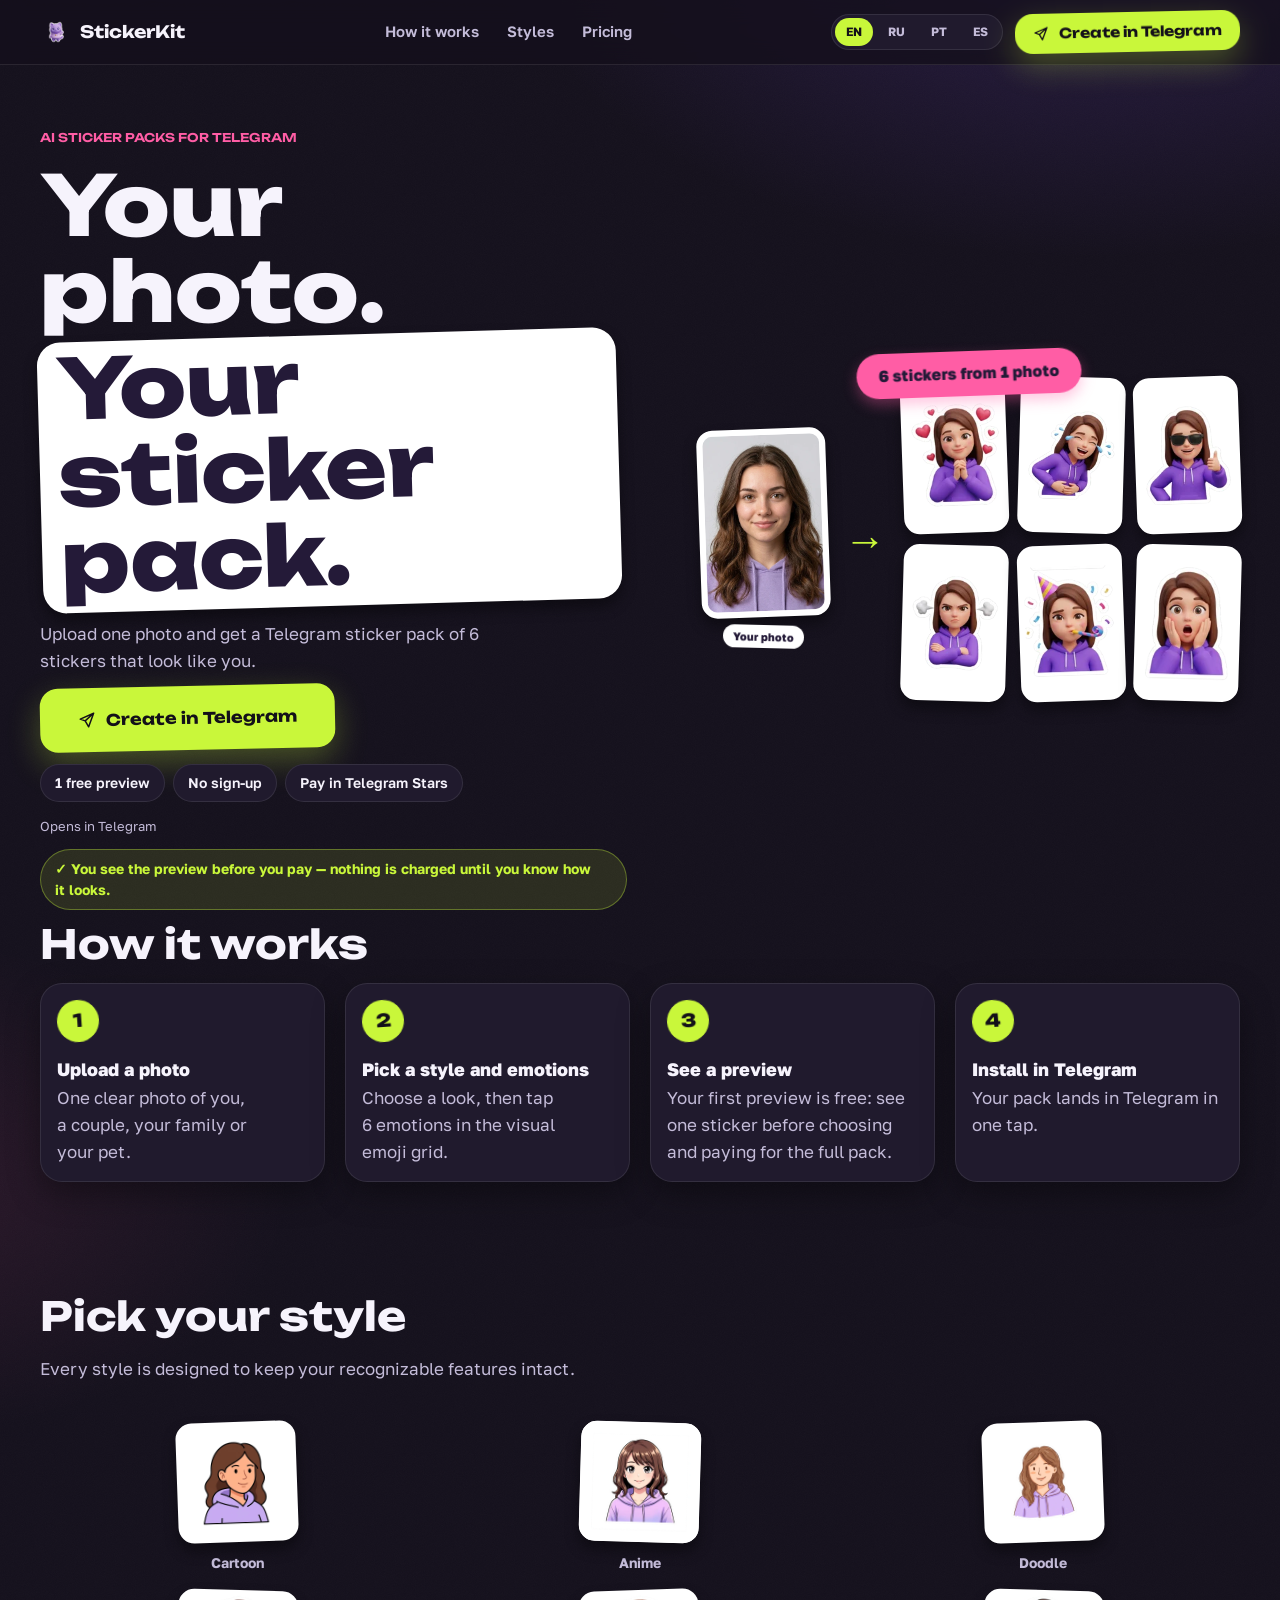
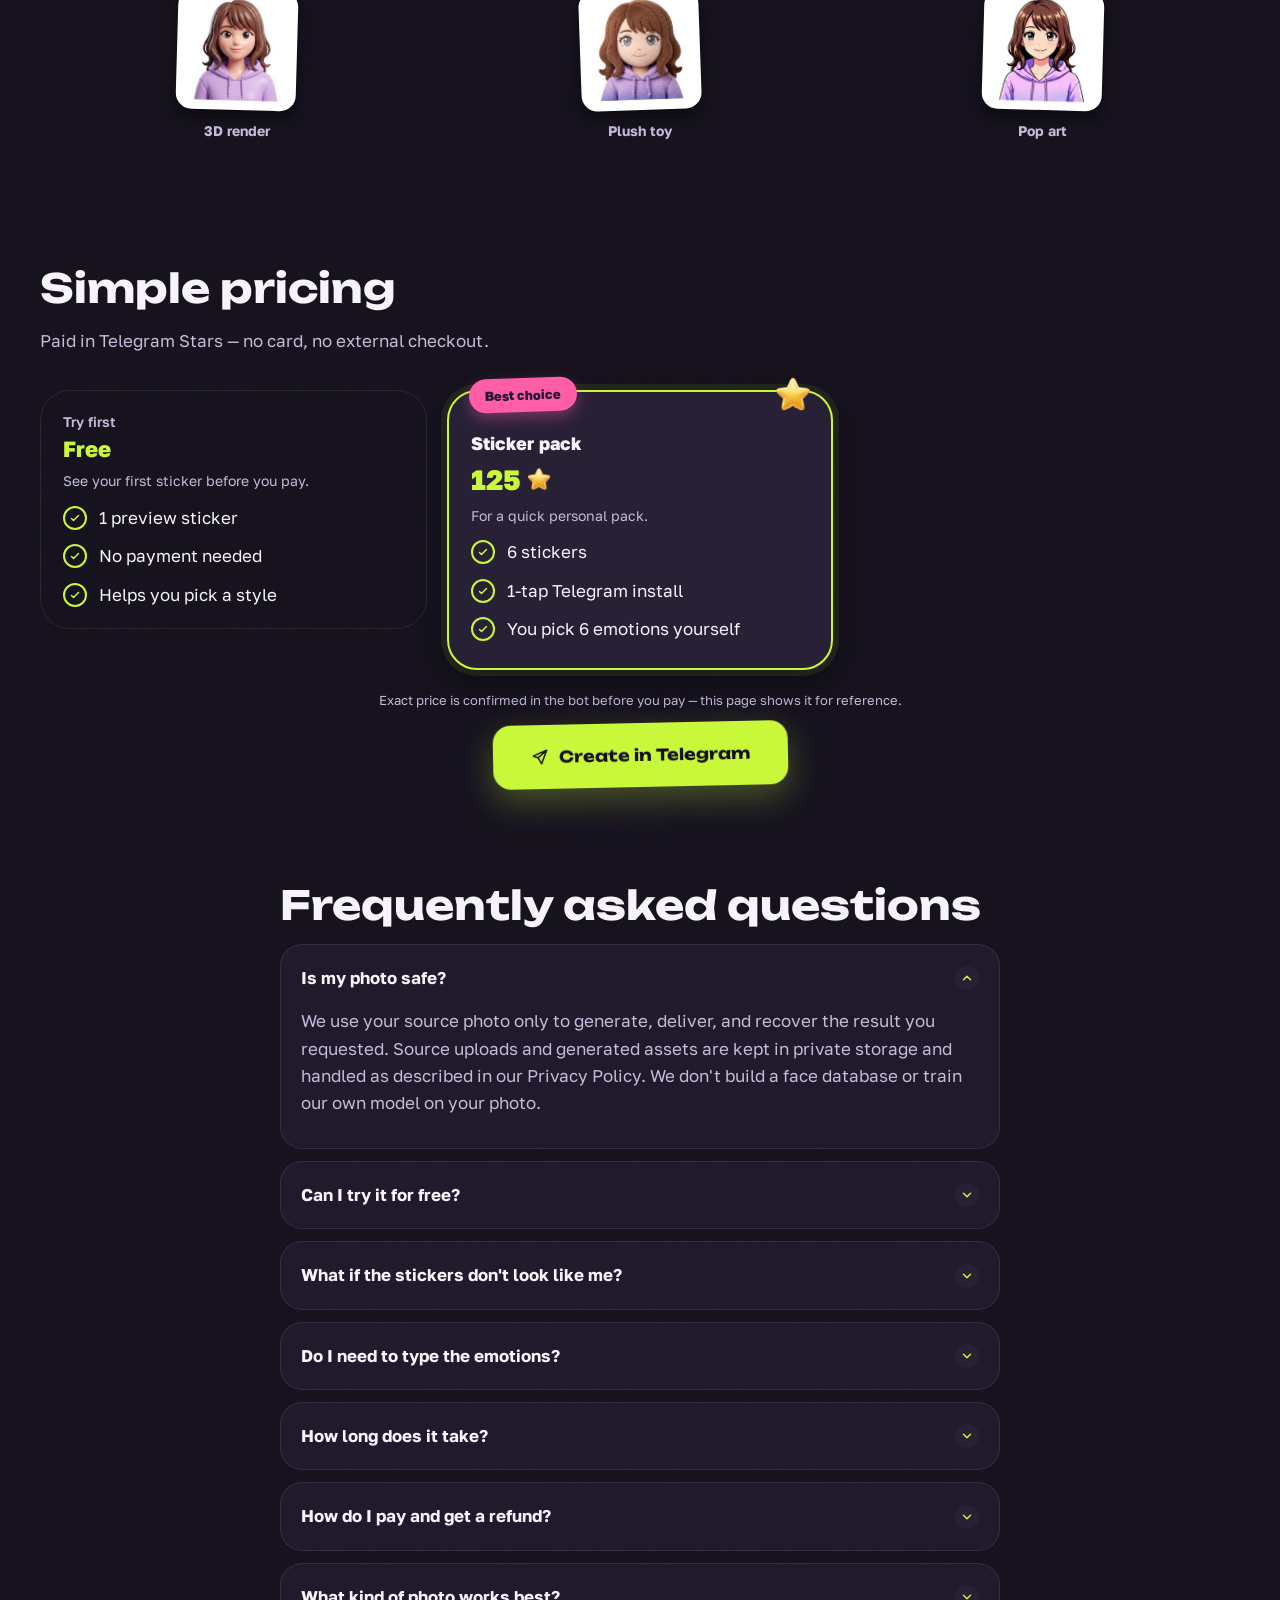
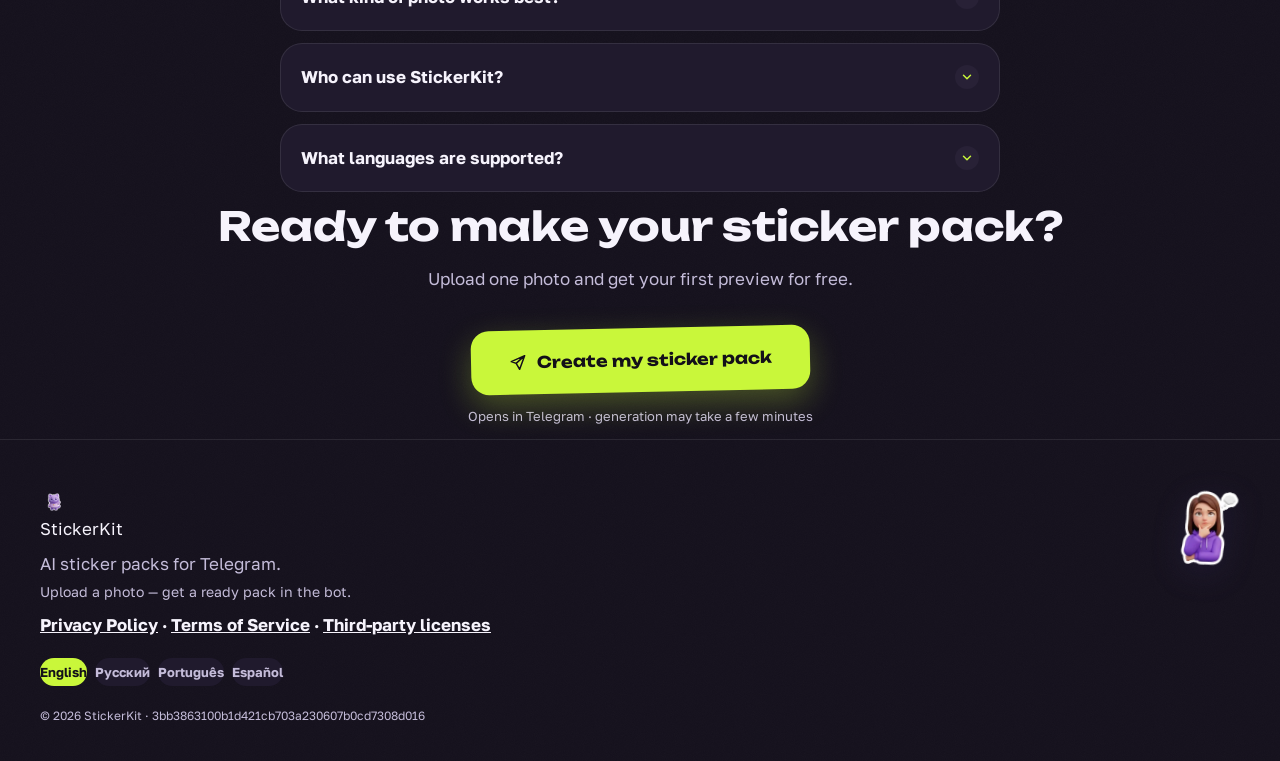
==== commit 1d8e88ce: "deploy: stickerkitapp/stickerkit-landing@3bb3863100b1d421cb703a230607b0cd7308d016" ====
--- a/index.html
+++ b/index.html
@@ -1 +1 @@
-<!DOCTYPE html><html lang="en"><head><meta charset="utf-8"><meta name="viewport" content="width=device-width, initial-scale=1"><title>StickerKit — turn your photo into a Telegram sticker pack</title><meta name="description" content="Upload one photo and get a personalized sticker pack that actually looks like you — solo, couple, family or pet. Installs into Telegram in one tap."><link rel="canonical" href="https://stickerkit.app/"><meta property="og:type" content="website"><meta property="og:title" content="StickerKit — turn your photo into a Telegram sticker pack"><meta property="og:description" content="Upload one photo and get a personalized sticker pack that actually looks like you — solo, couple, family or pet. Installs into Telegram in one tap."><meta property="og:url" content="https://stickerkit.app/"><meta name="twitter:card" content="summary"><link rel="stylesheet" href="/_astro/i18n.BMt0m_6e.css"><link rel="stylesheet" href="/_astro/StickyCta.D8rzgh6x.css"></head><body><header class="site-header" data-astro-cid-nen7h5rs><div class="container site-header__row" data-astro-cid-nen7h5rs><div class="wordmark" data-astro-cid-nen7h5rs><img src="/assets/ui/mascot-cat.webp" width="32" height="32" alt="" loading="eager" data-astro-cid-nen7h5rs>StickerKit</div><nav class="site-nav" aria-label="Main navigation" data-astro-cid-nen7h5rs><a href="#how-it-works" data-astro-cid-nen7h5rs>How it works</a><a href="#styles" data-astro-cid-nen7h5rs>Styles</a><a href="#pricing" data-astro-cid-nen7h5rs>Pricing</a></nav><div class="site-header__actions" data-astro-cid-nen7h5rs><nav class="lang-switcher-compact" aria-label="Language" data-astro-cid-nen7h5rs><a href="/" class="lang-pill-compact plausible-event-name=Lang+Switch lang-pill-compact--active" data-astro-cid-nen7h5rs>EN</a><a href="/ru/" class="lang-pill-compact plausible-event-name=Lang+Switch" data-astro-cid-nen7h5rs>RU</a><a href="/pt/" class="lang-pill-compact plausible-event-name=Lang+Switch" data-astro-cid-nen7h5rs>PT</a><a href="/es/" class="lang-pill-compact plausible-event-name=Lang+Switch" data-astro-cid-nen7h5rs>ES</a></nav><a href="https://t.me/stickerkit_bot?start=header_en" target="_blank" rel="noopener" class="cta-button cta-button--compact plausible-event-name=Bot+Click plausible-event-src=header" data-astro-cid-nen7h5rs><svg width="16" height="16" viewBox="0 0 24 24" fill="none" aria-hidden="true" data-astro-cid-nen7h5rs><path d="M21 3 3 10.5l6.5 2.5m11.5-10L14 21l-4.5-8m11.5-10L9.5 13" stroke="currentColor" stroke-width="2" stroke-linecap="round" stroke-linejoin="round" data-astro-cid-nen7h5rs></path></svg>Create in Telegram</a></div></div></header><section class="container hero" data-astro-cid-ge2uvauf><div class="hero__copy" data-astro-cid-ge2uvauf><p class="eyebrow reveal" style="animation-delay: 60ms;" data-astro-cid-ge2uvauf>AI sticker packs for Telegram</p><h1 class="reveal" style="animation-delay: 120ms;" data-astro-cid-ge2uvauf>Your photo.<br data-astro-cid-ge2uvauf><span class="headline-sticker" data-astro-cid-ge2uvauf>Your sticker pack.</span></h1><p class="text-muted reveal" style="animation-delay: 180ms; max-width: 46ch;" data-astro-cid-ge2uvauf>Upload one photo and get a Telegram sticker pack of 6 or 12 stickers that look like you, your partner, your family, or your pet.</p><div class="reveal" style="animation-delay: 240ms;" data-astro-cid-ge2uvauf><a href="https://t.me/stickerkit_bot?start=hero_en" target="_blank" rel="noopener" class="cta-button plausible-event-name=Bot+Click plausible-event-src=hero"><svg width="18" height="18" viewBox="0 0 24 24" fill="none" aria-hidden="true"><path d="M21 3 3 10.5l6.5 2.5m11.5-10L14 21l-4.5-8m11.5-10L9.5 13" stroke="currentColor" stroke-width="2" stroke-linecap="round" stroke-linejoin="round"></path></svg>Create in Telegram</a></div><div class="trust-chips reveal" style="animation-delay: 280ms;" data-astro-cid-ge2uvauf><span class="trust-chip" data-astro-cid-ge2uvauf>1 free preview</span><span class="trust-chip" data-astro-cid-ge2uvauf>No sign-up</span><span class="trust-chip" data-astro-cid-ge2uvauf>Photo deleted after your pack is generated</span></div><p class="text-muted reveal" style="animation-delay: 300ms; font-size: 13px; margin-top: 4px;" data-astro-cid-ge2uvauf>Opens in Telegram</p><p class="guarantee-badge reveal" style="animation-delay: 320ms;" data-astro-cid-ge2uvauf>✓ Doesn&#39;t look like you? We&#39;ll regenerate it for free.</p></div><div class="hero__art reveal" style="animation-delay: 160ms;" data-astro-cid-ge2uvauf><div class="proof" data-astro-cid-ge2uvauf><span class="pill-badge proof__badge" data-astro-cid-ge2uvauf>6 stickers from 1 photo</span><div class="proof__row" data-astro-cid-ge2uvauf><div class="proof__source" data-astro-cid-ge2uvauf><div class="tile-shadow proof__photo" data-astro-cid-ge2uvauf><img src="/assets/styles/style-realistic.webp" width="176" height="176" alt="A photo, in the same likeness as the stickers" loading="eager" fetchpriority="high" data-astro-cid-ge2uvauf></div><span class="proof__chip" data-astro-cid-ge2uvauf>Your photo</span></div><span class="proof__arrow" aria-hidden="true" data-astro-cid-ge2uvauf>→</span><div class="proof__grid" aria-hidden="true" data-astro-cid-ge2uvauf><div class="tile-shadow proof__sticker" data-astro-cid-ge2uvauf><img src="/assets/stickers/sticker-01.webp" width="144" height="144" alt="" loading="lazy" data-astro-cid-ge2uvauf></div><div class="tile-shadow proof__sticker" data-astro-cid-ge2uvauf><img src="/assets/stickers/sticker-02.webp" width="144" height="144" alt="" loading="lazy" data-astro-cid-ge2uvauf></div><div class="tile-shadow proof__sticker" data-astro-cid-ge2uvauf><img src="/assets/stickers/sticker-03.webp" width="144" height="144" alt="" loading="lazy" data-astro-cid-ge2uvauf></div><div class="tile-shadow proof__sticker" data-astro-cid-ge2uvauf><img src="/assets/stickers/sticker-06.webp" width="144" height="144" alt="" loading="lazy" data-astro-cid-ge2uvauf></div><div class="tile-shadow proof__sticker" data-astro-cid-ge2uvauf><img src="/assets/stickers/sticker-07.webp" width="144" height="144" alt="" loading="lazy" data-astro-cid-ge2uvauf></div><div class="tile-shadow proof__sticker" data-astro-cid-ge2uvauf><img src="/assets/stickers/sticker-10.webp" width="144" height="144" alt="" loading="lazy" data-astro-cid-ge2uvauf></div></div></div></div></div></section><section class="container" id="how-it-works" data-astro-cid-l43jfdkk><h2 data-astro-cid-l43jfdkk>How it works</h2><div class="grid-4" data-astro-cid-l43jfdkk><div class="card step-card reveal" style="animation-delay: 0ms;" data-astro-cid-l43jfdkk><div class="step-badge" data-astro-cid-l43jfdkk>1</div><h3 class="step-card__title" data-astro-cid-l43jfdkk>Upload a photo</h3><p class="text-muted step-card__desc" data-astro-cid-l43jfdkk>One clear photo of you, a couple, your family or your pet.</p></div><div class="card step-card reveal" style="animation-delay: 80ms;" data-astro-cid-l43jfdkk><div class="step-badge" data-astro-cid-l43jfdkk>2</div><h3 class="step-card__title" data-astro-cid-l43jfdkk>Pick a style</h3><p class="text-muted step-card__desc" data-astro-cid-l43jfdkk>3D Cute, Anime, Cartoon, Meme and more — AI generates your pack.</p></div><div class="card step-card reveal" style="animation-delay: 160ms;" data-astro-cid-l43jfdkk><div class="step-badge" data-astro-cid-l43jfdkk>3</div><h3 class="step-card__title" data-astro-cid-l43jfdkk>See a preview</h3><p class="text-muted step-card__desc" data-astro-cid-l43jfdkk>We&#39;ll show your first sticker before you pay.</p></div><div class="card step-card reveal" style="animation-delay: 240ms;" data-astro-cid-l43jfdkk><div class="step-badge" data-astro-cid-l43jfdkk>4</div><h3 class="step-card__title" data-astro-cid-l43jfdkk>Install in Telegram</h3><p class="text-muted step-card__desc" data-astro-cid-l43jfdkk>Your pack lands in Telegram in one tap.</p></div></div></section><section class="container" id="styles" data-astro-cid-phn37o7r><h2 data-astro-cid-phn37o7r>Pick your style</h2><p class="text-muted section-lede" data-astro-cid-phn37o7r>Every style keeps the likeness — for solo photos, couples, families, and pets.</p><div class="style-grid" data-astro-cid-phn37o7r><figure class="style-tile" data-astro-cid-phn37o7r><span class="style-tile__frame" data-astro-cid-phn37o7r><img src="/assets/styles/style-3d-cute.webp" width="120" height="120" alt="3D Cute style sample sticker" loading="lazy" data-astro-cid-phn37o7r></span><figcaption data-astro-cid-phn37o7r>3D Cute</figcaption></figure><figure class="style-tile" data-astro-cid-phn37o7r><span class="style-tile__frame" data-astro-cid-phn37o7r><img src="/assets/styles/style-anime.webp" width="120" height="120" alt="Anime style sample sticker" loading="lazy" data-astro-cid-phn37o7r></span><figcaption data-astro-cid-phn37o7r>Anime</figcaption></figure><figure class="style-tile" data-astro-cid-phn37o7r><span class="style-tile__frame" data-astro-cid-phn37o7r><img src="/assets/styles/style-cartoon.webp" width="120" height="120" alt="Cartoon style sample sticker" loading="lazy" data-astro-cid-phn37o7r></span><figcaption data-astro-cid-phn37o7r>Cartoon</figcaption></figure><figure class="style-tile" data-astro-cid-phn37o7r><span class="style-tile__frame" data-astro-cid-phn37o7r><img src="/assets/styles/style-comic.webp" width="120" height="120" alt="Comic style sample sticker" loading="lazy" data-astro-cid-phn37o7r></span><figcaption data-astro-cid-phn37o7r>Comic</figcaption></figure><figure class="style-tile" data-astro-cid-phn37o7r><span class="style-tile__frame" data-astro-cid-phn37o7r><img src="/assets/styles/style-meme.webp" width="120" height="120" alt="Meme style sample sticker" loading="lazy" data-astro-cid-phn37o7r></span><figcaption data-astro-cid-phn37o7r>Meme</figcaption></figure><figure class="style-tile" data-astro-cid-phn37o7r><span class="style-tile__frame" data-astro-cid-phn37o7r><img src="/assets/styles/style-realistic.webp" width="120" height="120" alt="Realistic style sample sticker" loading="lazy" data-astro-cid-phn37o7r></span><figcaption data-astro-cid-phn37o7r>Realistic</figcaption></figure><figure class="style-tile" data-astro-cid-phn37o7r><span class="style-tile__frame" data-astro-cid-phn37o7r><img src="/assets/styles/style-pixel.webp" width="120" height="120" alt="Pixel style sample sticker" loading="lazy" data-astro-cid-phn37o7r></span><figcaption data-astro-cid-phn37o7r>Pixel</figcaption></figure><figure class="style-tile" data-astro-cid-phn37o7r><span class="style-tile__frame" data-astro-cid-phn37o7r><img src="/assets/styles/style-watercolor.webp" width="120" height="120" alt="Watercolor style sample sticker" loading="lazy" data-astro-cid-phn37o7r></span><figcaption data-astro-cid-phn37o7r>Watercolor</figcaption></figure><figure class="style-tile" data-astro-cid-phn37o7r><span class="style-tile__frame" data-astro-cid-phn37o7r><img src="/assets/styles/style-sketch.webp" width="120" height="120" alt="Sketch style sample sticker" loading="lazy" data-astro-cid-phn37o7r></span><figcaption data-astro-cid-phn37o7r>Sketch</figcaption></figure><a class="style-tile style-tile--more" href="https://t.me/stickerkit_bot?start=styles_en" target="_blank" rel="noopener" data-astro-cid-phn37o7r><span class="style-tile__frame style-tile__frame--more" aria-hidden="true" data-astro-cid-phn37o7r>+</span><span class="style-tile__caption" data-astro-cid-phn37o7r>More styles in the Telegram bot</span></a></div><h2 style="margin-top: 48px;" data-astro-cid-phn37o7r>Who can you make a pack for?</h2><div class="style-grid style-grid--subjects" data-astro-cid-phn37o7r><figure class="style-tile style-tile--sm" data-astro-cid-phn37o7r><span class="style-tile__frame style-tile__frame--round" data-astro-cid-phn37o7r><img src="/assets/subjects/subject-single.webp" width="96" height="96" alt="Just you sticker pack example" loading="lazy" data-astro-cid-phn37o7r></span><figcaption data-astro-cid-phn37o7r>Just you</figcaption></figure><figure class="style-tile style-tile--sm" data-astro-cid-phn37o7r><span class="style-tile__frame style-tile__frame--round" data-astro-cid-phn37o7r><img src="/assets/subjects/subject-couple.webp" width="96" height="96" alt="Couples sticker pack example" loading="lazy" data-astro-cid-phn37o7r></span><figcaption data-astro-cid-phn37o7r>Couples</figcaption></figure><figure class="style-tile style-tile--sm" data-astro-cid-phn37o7r><span class="style-tile__frame style-tile__frame--round" data-astro-cid-phn37o7r><img src="/assets/subjects/subject-family.webp" width="96" height="96" alt="Family sticker pack example" loading="lazy" data-astro-cid-phn37o7r></span><figcaption data-astro-cid-phn37o7r>Family</figcaption></figure><figure class="style-tile style-tile--sm" data-astro-cid-phn37o7r><span class="style-tile__frame style-tile__frame--round" data-astro-cid-phn37o7r><img src="/assets/subjects/subject-pet.webp" width="96" height="96" alt="Pets sticker pack example" loading="lazy" data-astro-cid-phn37o7r></span><figcaption data-astro-cid-phn37o7r>Pets</figcaption></figure><figure class="style-tile style-tile--sm" data-astro-cid-phn37o7r><span class="style-tile__frame style-tile__frame--round" data-astro-cid-phn37o7r><img src="/assets/subjects/subject-with_pet.webp" width="96" height="96" alt="You + pet sticker pack example" loading="lazy" data-astro-cid-phn37o7r></span><figcaption data-astro-cid-phn37o7r>You + pet</figcaption></figure></div></section><section class="container" id="pricing" data-astro-cid-htruwgye><h2 data-astro-cid-htruwgye>Simple pricing</h2><p class="text-muted section-lede" data-astro-cid-htruwgye>Paid in Telegram Stars — no card, no external checkout.</p><div class="grid-3" data-astro-cid-htruwgye><div class="plan-card reveal plan-card--try" style="animation-delay: 0ms;" data-astro-cid-htruwgye><p style="font-family: var(--font-body); font-weight: 600; font-size: 14px; margin: 0 0 0; color: var(--text-muted);" data-astro-cid-htruwgye>Try first</p><p class="plan-price" style="font-size: 22px; font-weight: 800; color: var(--acid); margin-bottom: 4px;" data-astro-cid-htruwgye>Free</p><p class="text-muted" style="font-size: 14px;" data-astro-cid-htruwgye>See your first sticker before you pay.</p><ul class="check-list" data-astro-cid-htruwgye><li data-astro-cid-htruwgye><span class="check-icon" aria-hidden="true" data-astro-cid-htruwgye><svg width="12" height="12" viewBox="0 0 24 24" fill="none" data-astro-cid-htruwgye><path d="M5 13l4 4L19 7" stroke="currentColor" stroke-width="3" stroke-linecap="round" stroke-linejoin="round" data-astro-cid-htruwgye></path></svg></span><span data-astro-cid-htruwgye>1 preview sticker</span></li><li data-astro-cid-htruwgye><span class="check-icon" aria-hidden="true" data-astro-cid-htruwgye><svg width="12" height="12" viewBox="0 0 24 24" fill="none" data-astro-cid-htruwgye><path d="M5 13l4 4L19 7" stroke="currentColor" stroke-width="3" stroke-linecap="round" stroke-linejoin="round" data-astro-cid-htruwgye></path></svg></span><span data-astro-cid-htruwgye>No payment needed</span></li><li data-astro-cid-htruwgye><span class="check-icon" aria-hidden="true" data-astro-cid-htruwgye><svg width="12" height="12" viewBox="0 0 24 24" fill="none" data-astro-cid-htruwgye><path d="M5 13l4 4L19 7" stroke="currentColor" stroke-width="3" stroke-linecap="round" stroke-linejoin="round" data-astro-cid-htruwgye></path></svg></span><span data-astro-cid-htruwgye>Helps you pick a style</span></li></ul></div><div class="plan-card reveal" style="animation-delay: 90ms;" data-astro-cid-htruwgye><p style="font-family: var(--font-body); font-weight: 800; font-size: 18px; margin: 0 0 0; color: var(--text);" data-astro-cid-htruwgye>Sticker pack</p><p class="plan-price" style="font-size: 28px; font-weight: 800; color: var(--acid); margin-bottom: 4px;" data-astro-cid-htruwgye>150<img src="/assets/ui/star.webp" width="24" height="24" alt="Stars" class="plan-price__star" loading="lazy" data-astro-cid-htruwgye></p><p class="text-muted" style="font-size: 14px;" data-astro-cid-htruwgye>For a quick personal pack.</p><ul class="check-list" data-astro-cid-htruwgye><li data-astro-cid-htruwgye><span class="check-icon" aria-hidden="true" data-astro-cid-htruwgye><svg width="12" height="12" viewBox="0 0 24 24" fill="none" data-astro-cid-htruwgye><path d="M5 13l4 4L19 7" stroke="currentColor" stroke-width="3" stroke-linecap="round" stroke-linejoin="round" data-astro-cid-htruwgye></path></svg></span><span data-astro-cid-htruwgye>6 stickers</span></li><li data-astro-cid-htruwgye><span class="check-icon" aria-hidden="true" data-astro-cid-htruwgye><svg width="12" height="12" viewBox="0 0 24 24" fill="none" data-astro-cid-htruwgye><path d="M5 13l4 4L19 7" stroke="currentColor" stroke-width="3" stroke-linecap="round" stroke-linejoin="round" data-astro-cid-htruwgye></path></svg></span><span data-astro-cid-htruwgye>1-tap Telegram install</span></li><li data-astro-cid-htruwgye><span class="check-icon" aria-hidden="true" data-astro-cid-htruwgye><svg width="12" height="12" viewBox="0 0 24 24" fill="none" data-astro-cid-htruwgye><path d="M5 13l4 4L19 7" stroke="currentColor" stroke-width="3" stroke-linecap="round" stroke-linejoin="round" data-astro-cid-htruwgye></path></svg></span><span data-astro-cid-htruwgye>Free regeneration if it doesn&#39;t look like you</span></li></ul></div><div class="plan-card reveal plan-card--featured" style="animation-delay: 180ms;" data-astro-cid-htruwgye><img src="/assets/ui/star.webp" width="36" height="36" alt="" class="plan-card__badge" loading="lazy" data-astro-cid-htruwgye><span class="pill-badge" style="position: absolute; top: -14px; left: 20px;" data-astro-cid-htruwgye>Best choice</span><p style="font-family: var(--font-body); font-weight: 800; font-size: 18px; margin: 12px 0 0; color: var(--text);" data-astro-cid-htruwgye>Big pack</p><p class="plan-price" style="font-size: 28px; font-weight: 800; color: var(--acid); margin-bottom: 4px;" data-astro-cid-htruwgye>250<img src="/assets/ui/star.webp" width="24" height="24" alt="Stars" class="plan-price__star" loading="lazy" data-astro-cid-htruwgye></p><p class="text-muted" style="font-size: 14px;" data-astro-cid-htruwgye>Twice the emotions for chats.</p><ul class="check-list" data-astro-cid-htruwgye><li data-astro-cid-htruwgye><span class="check-icon" aria-hidden="true" data-astro-cid-htruwgye><svg width="12" height="12" viewBox="0 0 24 24" fill="none" data-astro-cid-htruwgye><path d="M5 13l4 4L19 7" stroke="currentColor" stroke-width="3" stroke-linecap="round" stroke-linejoin="round" data-astro-cid-htruwgye></path></svg></span><span data-astro-cid-htruwgye>12 stickers</span></li><li data-astro-cid-htruwgye><span class="check-icon" aria-hidden="true" data-astro-cid-htruwgye><svg width="12" height="12" viewBox="0 0 24 24" fill="none" data-astro-cid-htruwgye><path d="M5 13l4 4L19 7" stroke="currentColor" stroke-width="3" stroke-linecap="round" stroke-linejoin="round" data-astro-cid-htruwgye></path></svg></span><span data-astro-cid-htruwgye>1-tap Telegram install</span></li><li data-astro-cid-htruwgye><span class="check-icon" aria-hidden="true" data-astro-cid-htruwgye><svg width="12" height="12" viewBox="0 0 24 24" fill="none" data-astro-cid-htruwgye><path d="M5 13l4 4L19 7" stroke="currentColor" stroke-width="3" stroke-linecap="round" stroke-linejoin="round" data-astro-cid-htruwgye></path></svg></span><span data-astro-cid-htruwgye>Free regeneration if it doesn&#39;t look like you</span></li><li data-astro-cid-htruwgye><span class="check-icon" aria-hidden="true" data-astro-cid-htruwgye><svg width="12" height="12" viewBox="0 0 24 24" fill="none" data-astro-cid-htruwgye><path d="M5 13l4 4L19 7" stroke="currentColor" stroke-width="3" stroke-linecap="round" stroke-linejoin="round" data-astro-cid-htruwgye></path></svg></span><span data-astro-cid-htruwgye>Cheaper per sticker</span></li></ul></div></div><p class="text-muted" style="font-size: 13px; margin-top: 20px; text-align: center;" data-astro-cid-htruwgye>Exact price is confirmed in the bot before you pay — this page shows it for reference.</p><div style="display: flex; justify-content: center; margin-top: 8px;" data-astro-cid-htruwgye><a href="https://t.me/stickerkit_bot?start=pricing_en" target="_blank" rel="noopener" class="cta-button plausible-event-name=Bot+Click plausible-event-src=pricing"><svg width="18" height="18" viewBox="0 0 24 24" fill="none" aria-hidden="true"><path d="M21 3 3 10.5l6.5 2.5m11.5-10L14 21l-4.5-8m11.5-10L9.5 13" stroke="currentColor" stroke-width="2" stroke-linecap="round" stroke-linejoin="round"></path></svg>Create in Telegram</a></div></section><section class="container" id="faq"><div class="prose"><h2>Frequently asked questions</h2><details class="faq-item reveal" style="animation-delay: 0ms;" open><summary class="plausible-event-name=FAQ+Open">Is my photo safe?</summary><p class="text-muted">Your photo is used only to generate your pack and is deleted right after. We don&#39;t keep a face database or use your photo to train models.</p></details><details class="faq-item reveal" style="animation-delay: 40ms;"><summary class="plausible-event-name=FAQ+Open">Can I try it for free?</summary><p class="text-muted">Yes: the first preview sticker is free — upload a photo, pick a style, and see the result before you pay.</p></details><details class="faq-item reveal" style="animation-delay: 80ms;"><summary class="plausible-event-name=FAQ+Open">What if the stickers don&#39;t look like me?</summary><p class="text-muted">We&#39;ll regenerate your pack for free if it doesn&#39;t look like you — no extra charge.</p></details><details class="faq-item reveal" style="animation-delay: 120ms;"><summary class="plausible-event-name=FAQ+Open">How long does it take?</summary><p class="text-muted">A couple of minutes from photo to finished pack, right inside the Telegram chat.</p></details><details class="faq-item reveal" style="animation-delay: 160ms;"><summary class="plausible-event-name=FAQ+Open">How do I pay and get a refund?</summary><p class="text-muted">Payment is handled entirely by Telegram Stars inside the bot. For refunds or payment issues, use /paysupport in the chat.</p></details><details class="faq-item reveal" style="animation-delay: 200ms;"><summary class="plausible-event-name=FAQ+Open">What kind of photo works best?</summary><p class="text-muted">A clear photo of the face in good light, without heavy filters, dark sunglasses, or things covering the face. For a couple or family, make sure every face is clearly visible.</p></details><details class="faq-item reveal" style="animation-delay: 240ms;"><summary class="plausible-event-name=FAQ+Open">What languages are supported?</summary><p class="text-muted">English and Russian today, with Portuguese and Spanish on the way.</p></details></div></section><section class="container final-cta" data-astro-cid-blvy5prr><h2 data-astro-cid-blvy5prr>Ready to make your sticker pack?</h2><p class="text-muted section-lede" style="margin-left: auto; margin-right: auto;" data-astro-cid-blvy5prr>Upload one photo and get your first preview for free.</p><a href="https://t.me/stickerkit_bot?start=final_en" target="_blank" rel="noopener" class="cta-button plausible-event-name=Bot+Click plausible-event-src=final"><svg width="18" height="18" viewBox="0 0 24 24" fill="none" aria-hidden="true"><path d="M21 3 3 10.5l6.5 2.5m11.5-10L14 21l-4.5-8m11.5-10L9.5 13" stroke="currentColor" stroke-width="2" stroke-linecap="round" stroke-linejoin="round"></path></svg>Create my sticker pack</a><p class="text-muted" style="font-size: 13px; margin-top: 14px;" data-astro-cid-blvy5prr>Opens in Telegram · takes 1–2 minutes</p></section><footer class="site-footer" data-astro-cid-jo6i4kqk><div class="container site-footer__row" data-astro-cid-jo6i4kqk><div class="site-footer__brand" data-astro-cid-jo6i4kqk><div class="wordmark" data-astro-cid-jo6i4kqk><img src="/assets/ui/mascot-cat.webp" width="28" height="28" alt="" loading="lazy" data-astro-cid-jo6i4kqk>StickerKit</div><p class="text-muted" style="margin: 8px 0 4px;" data-astro-cid-jo6i4kqk>AI sticker packs for Telegram.</p><p class="text-muted" style="margin: 0 0 4px; font-size: 14px;" data-astro-cid-jo6i4kqk>Upload a photo — get a ready pack in the bot.</p></div><img src="/assets/stickers/sticker-04.webp" width="72" height="72" alt="" loading="lazy" class="site-footer__sticker" data-astro-cid-jo6i4kqk></div><div class="container" data-astro-cid-jo6i4kqk><p style="font-weight: 700;" data-astro-cid-jo6i4kqk><a href="/privacy" data-astro-cid-jo6i4kqk>Privacy Policy</a> · <a href="/terms" data-astro-cid-jo6i4kqk>Terms of Service</a></p><nav aria-label="Language" class="lang-switcher" data-astro-cid-jo6i4kqk><a href="/" class="lang-pill lang-pill--active" data-astro-cid-jo6i4kqk>English</a><a href="/ru/" class="lang-pill" data-astro-cid-jo6i4kqk>Русский</a><a href="/pt/" class="lang-pill" data-astro-cid-jo6i4kqk>Português</a><a href="/es/" class="lang-pill" data-astro-cid-jo6i4kqk>Español</a></nav><p class="text-muted" style="font-size: 12px; margin-top: 20px;" data-astro-cid-jo6i4kqk>© 2026 StickerKit · <span title="build" data-astro-cid-jo6i4kqk>dev</span></p></div></footer><div class="sticky-cta"><a href="https://t.me/stickerkit_bot?start=sticky_en" target="_blank" rel="noopener" class="cta-button cta-button--block plausible-event-name=Bot+Click plausible-event-src=sticky"><svg width="18" height="18" viewBox="0 0 24 24" fill="none" aria-hidden="true"><path d="M21 3 3 10.5l6.5 2.5m11.5-10L14 21l-4.5-8m11.5-10L9.5 13" stroke="currentColor" stroke-width="2" stroke-linecap="round" stroke-linejoin="round"></path></svg>Create in Telegram</a></div></body></html>+<!DOCTYPE html><html lang="en"><head><meta charset="utf-8"><meta name="viewport" content="width=device-width, initial-scale=1"><title>StickerKit — turn your photo into a Telegram sticker pack</title><meta name="description" content="Upload one photo and get a personalized sticker pack that actually looks like you — solo, couple, family or pet. Installs into Telegram in one tap."><link rel="canonical" href="https://stickerkit.app/"><link rel="alternate" hreflang="en" href="https://stickerkit.app/"><link rel="alternate" hreflang="ru" href="https://stickerkit.app/ru/"><link rel="alternate" hreflang="es" href="https://stickerkit.app/es/"><link rel="alternate" hreflang="pt-BR" href="https://stickerkit.app/pt/"><link rel="alternate" hreflang="x-default" href="https://stickerkit.app/"><link rel="icon" type="image/webp" href="/assets/ui/mascot-cat.webp"><meta property="og:type" content="website"><meta property="og:site_name" content="StickerKit"><meta property="og:locale" content="en_US"><meta property="og:title" content="StickerKit — turn your photo into a Telegram sticker pack"><meta property="og:description" content="Upload one photo and get a personalized sticker pack that actually looks like you — solo, couple, family or pet. Installs into Telegram in one tap."><meta property="og:url" content="https://stickerkit.app/"><meta property="og:image" content="https://stickerkit.app/assets/ui/social-card.webp"><meta property="og:image:type" content="image/webp"><meta property="og:image:width" content="1200"><meta property="og:image:height" content="630"><meta property="og:image:alt" content="Personalized StickerKit sticker examples"><meta name="twitter:card" content="summary_large_image"><meta name="twitter:title" content="StickerKit — turn your photo into a Telegram sticker pack"><meta name="twitter:description" content="Upload one photo and get a personalized sticker pack that actually looks like you — solo, couple, family or pet. Installs into Telegram in one tap."><meta name="twitter:image" content="https://stickerkit.app/assets/ui/social-card.webp"><meta name="twitter:image:alt" content="Personalized StickerKit sticker examples"><link rel="stylesheet" href="/_astro/i18n.CnTxMMP6.css"><link rel="stylesheet" href="/_astro/StickyCta.CfdZxKbj.css"></head><body><header class="site-header" data-astro-cid-nen7h5rs><div class="container site-header__row" data-astro-cid-nen7h5rs><div class="wordmark" data-astro-cid-nen7h5rs><img src="/assets/ui/mascot-cat.webp" width="32" height="32" alt="" loading="eager" data-astro-cid-nen7h5rs>StickerKit</div><nav class="site-nav" aria-label="Main navigation" data-astro-cid-nen7h5rs><a href="#how-it-works" data-astro-cid-nen7h5rs>How it works</a><a href="#styles" data-astro-cid-nen7h5rs>Styles</a><a href="#pricing" data-astro-cid-nen7h5rs>Pricing</a></nav><div class="site-header__actions" data-astro-cid-nen7h5rs><nav class="lang-switcher-compact" aria-label="Language" data-astro-cid-nen7h5rs><a href="/" class="lang-pill-compact lang-pill-compact--active" data-astro-cid-nen7h5rs>EN</a><a href="/ru/" class="lang-pill-compact" data-astro-cid-nen7h5rs>RU</a><a href="/pt/" class="lang-pill-compact" data-astro-cid-nen7h5rs>PT</a><a href="/es/" class="lang-pill-compact" data-astro-cid-nen7h5rs>ES</a></nav><a href="https://t.me/stickerkit_bot?start=lp_header_en" target="_blank" rel="noopener" class="cta-button cta-button--compact" data-astro-cid-nen7h5rs><svg width="16" height="16" viewBox="0 0 24 24" fill="none" aria-hidden="true" data-astro-cid-nen7h5rs><path d="M21 3 3 10.5l6.5 2.5m11.5-10L14 21l-4.5-8m11.5-10L9.5 13" stroke="currentColor" stroke-width="2" stroke-linecap="round" stroke-linejoin="round" data-astro-cid-nen7h5rs></path></svg>Create in Telegram</a></div></div></header><main><section class="container hero" data-astro-cid-ge2uvauf><div class="hero__copy" data-astro-cid-ge2uvauf><p class="eyebrow reveal" style="animation-delay: 60ms;" data-astro-cid-ge2uvauf>AI sticker packs for Telegram</p><h1 class="reveal" style="animation-delay: 120ms;" data-astro-cid-ge2uvauf>Your photo.<br data-astro-cid-ge2uvauf><span class="headline-sticker" data-astro-cid-ge2uvauf>Your sticker pack.</span></h1><p class="text-muted reveal" style="animation-delay: 180ms; max-width: 46ch;" data-astro-cid-ge2uvauf>Upload one photo and get a Telegram sticker pack of 6 stickers that look like you.</p><div class="reveal" style="animation-delay: 240ms;" data-astro-cid-ge2uvauf><a href="https://t.me/stickerkit_bot?start=lp_hero_en" target="_blank" rel="noopener" class="cta-button"><svg width="18" height="18" viewBox="0 0 24 24" fill="none" aria-hidden="true"><path d="M21 3 3 10.5l6.5 2.5m11.5-10L14 21l-4.5-8m11.5-10L9.5 13" stroke="currentColor" stroke-width="2" stroke-linecap="round" stroke-linejoin="round"></path></svg>Create in Telegram</a></div><div class="trust-chips reveal" style="animation-delay: 280ms;" data-astro-cid-ge2uvauf><span class="trust-chip" data-astro-cid-ge2uvauf>1 free preview</span><span class="trust-chip" data-astro-cid-ge2uvauf>No sign-up</span><span class="trust-chip" data-astro-cid-ge2uvauf>Pay in Telegram Stars</span></div><p class="text-muted reveal" style="animation-delay: 300ms; font-size: 13px; margin-top: 4px;" data-astro-cid-ge2uvauf>Opens in Telegram</p><p class="guarantee-badge reveal" style="animation-delay: 320ms;" data-astro-cid-ge2uvauf>✓ You see the preview before you pay — nothing is charged until you know how it looks.</p></div><div class="hero__art reveal" style="animation-delay: 160ms;" data-astro-cid-ge2uvauf><div class="proof" data-astro-cid-ge2uvauf><span class="pill-badge proof__badge" data-astro-cid-ge2uvauf>6 stickers from 1 photo</span><div class="proof__row" data-astro-cid-ge2uvauf><div class="proof__source" data-astro-cid-ge2uvauf><div class="tile-shadow proof__photo" data-astro-cid-ge2uvauf><img src="/assets/ui/source-photo.webp" width="176" height="176" alt="Source photo matching the generated stickers" loading="eager" fetchpriority="high" data-astro-cid-ge2uvauf></div><span class="proof__chip" data-astro-cid-ge2uvauf>Your photo</span></div><span class="proof__arrow" aria-hidden="true" data-astro-cid-ge2uvauf>→</span><div class="proof__grid" aria-hidden="true" data-astro-cid-ge2uvauf><div class="tile-shadow proof__sticker" data-astro-cid-ge2uvauf><img src="/assets/stickers/sticker-01.webp" width="144" height="144" alt="" loading="lazy" data-astro-cid-ge2uvauf></div><div class="tile-shadow proof__sticker" data-astro-cid-ge2uvauf><img src="/assets/stickers/sticker-02.webp" width="144" height="144" alt="" loading="lazy" data-astro-cid-ge2uvauf></div><div class="tile-shadow proof__sticker" data-astro-cid-ge2uvauf><img src="/assets/stickers/sticker-03.webp" width="144" height="144" alt="" loading="lazy" data-astro-cid-ge2uvauf></div><div class="tile-shadow proof__sticker" data-astro-cid-ge2uvauf><img src="/assets/stickers/sticker-06.webp" width="144" height="144" alt="" loading="lazy" data-astro-cid-ge2uvauf></div><div class="tile-shadow proof__sticker" data-astro-cid-ge2uvauf><img src="/assets/stickers/sticker-07.webp" width="144" height="144" alt="" loading="lazy" data-astro-cid-ge2uvauf></div><div class="tile-shadow proof__sticker" data-astro-cid-ge2uvauf><img src="/assets/stickers/sticker-10.webp" width="144" height="144" alt="" loading="lazy" data-astro-cid-ge2uvauf></div></div></div></div></div></section><section class="container" id="how-it-works" data-astro-cid-l43jfdkk><h2 data-astro-cid-l43jfdkk>How it works</h2><div class="grid-4" data-astro-cid-l43jfdkk><div class="card step-card reveal" style="animation-delay: 0ms;" data-astro-cid-l43jfdkk><div class="step-badge" data-astro-cid-l43jfdkk>1</div><h3 class="step-card__title" data-astro-cid-l43jfdkk>Upload a photo</h3><p class="text-muted step-card__desc" data-astro-cid-l43jfdkk>One clear photo of you, a couple, your family or your pet.</p></div><div class="card step-card reveal" style="animation-delay: 80ms;" data-astro-cid-l43jfdkk><div class="step-badge" data-astro-cid-l43jfdkk>2</div><h3 class="step-card__title" data-astro-cid-l43jfdkk>Pick a style and emotions</h3><p class="text-muted step-card__desc" data-astro-cid-l43jfdkk>Choose a look, then tap 6 emotions in the visual emoji grid.</p></div><div class="card step-card reveal" style="animation-delay: 160ms;" data-astro-cid-l43jfdkk><div class="step-badge" data-astro-cid-l43jfdkk>3</div><h3 class="step-card__title" data-astro-cid-l43jfdkk>See a preview</h3><p class="text-muted step-card__desc" data-astro-cid-l43jfdkk>Your first preview is free: see one sticker before choosing and paying for the full pack.</p></div><div class="card step-card reveal" style="animation-delay: 240ms;" data-astro-cid-l43jfdkk><div class="step-badge" data-astro-cid-l43jfdkk>4</div><h3 class="step-card__title" data-astro-cid-l43jfdkk>Install in Telegram</h3><p class="text-muted step-card__desc" data-astro-cid-l43jfdkk>Your pack lands in Telegram in one tap.</p></div></div></section><section class="container" id="styles" data-astro-cid-phn37o7r><h2 data-astro-cid-phn37o7r>Pick your style</h2><p class="text-muted section-lede" data-astro-cid-phn37o7r>Every style is designed to keep your recognizable features intact.</p><div class="style-grid" tabindex="0" aria-label="Pick your style" data-astro-cid-phn37o7r><figure class="style-tile" data-astro-cid-phn37o7r><span class="style-tile__frame" data-astro-cid-phn37o7r><img src="/assets/styles/style-cartoon.webp" width="120" height="120" alt="Cartoon" loading="lazy" data-astro-cid-phn37o7r></span><figcaption data-astro-cid-phn37o7r>Cartoon</figcaption></figure><figure class="style-tile" data-astro-cid-phn37o7r><span class="style-tile__frame" data-astro-cid-phn37o7r><img src="/assets/styles/style-anime.webp" width="120" height="120" alt="Anime" loading="lazy" data-astro-cid-phn37o7r></span><figcaption data-astro-cid-phn37o7r>Anime</figcaption></figure><figure class="style-tile" data-astro-cid-phn37o7r><span class="style-tile__frame" data-astro-cid-phn37o7r><img src="/assets/styles/style-doodle.webp" width="120" height="120" alt="Doodle" loading="lazy" data-astro-cid-phn37o7r></span><figcaption data-astro-cid-phn37o7r>Doodle</figcaption></figure><figure class="style-tile" data-astro-cid-phn37o7r><span class="style-tile__frame" data-astro-cid-phn37o7r><img src="/assets/styles/style-render3d.webp" width="120" height="120" alt="3D render" loading="lazy" data-astro-cid-phn37o7r></span><figcaption data-astro-cid-phn37o7r>3D render</figcaption></figure><figure class="style-tile" data-astro-cid-phn37o7r><span class="style-tile__frame" data-astro-cid-phn37o7r><img src="/assets/styles/style-plush.webp" width="120" height="120" alt="Plush toy" loading="lazy" data-astro-cid-phn37o7r></span><figcaption data-astro-cid-phn37o7r>Plush toy</figcaption></figure><figure class="style-tile" data-astro-cid-phn37o7r><span class="style-tile__frame" data-astro-cid-phn37o7r><img src="/assets/styles/style-popart.webp" width="120" height="120" alt="Pop art" loading="lazy" data-astro-cid-phn37o7r></span><figcaption data-astro-cid-phn37o7r>Pop art</figcaption></figure></div></section><section class="container" id="pricing" data-astro-cid-htruwgye><h2 data-astro-cid-htruwgye>Simple pricing</h2><p class="text-muted section-lede" data-astro-cid-htruwgye>Paid in Telegram Stars — no card, no external checkout.</p><div class="grid-3" data-astro-cid-htruwgye><div class="plan-card reveal plan-card--try" style="animation-delay: 0ms;" data-astro-cid-htruwgye><p style="font-family: var(--font-body); font-weight: 600; font-size: 14px; margin: 0 0 0; color: var(--text-muted);" data-astro-cid-htruwgye>Try first</p><p class="plan-price" style="font-size: 22px; font-weight: 800; color: var(--acid); margin-bottom: 4px;" data-astro-cid-htruwgye>Free</p><p class="text-muted" style="font-size: 14px;" data-astro-cid-htruwgye>See your first sticker before you pay.</p><ul class="check-list" data-astro-cid-htruwgye><li data-astro-cid-htruwgye><span class="check-icon" aria-hidden="true" data-astro-cid-htruwgye><svg width="12" height="12" viewBox="0 0 24 24" fill="none" data-astro-cid-htruwgye><path d="M5 13l4 4L19 7" stroke="currentColor" stroke-width="3" stroke-linecap="round" stroke-linejoin="round" data-astro-cid-htruwgye></path></svg></span><span data-astro-cid-htruwgye>1 preview sticker</span></li><li data-astro-cid-htruwgye><span class="check-icon" aria-hidden="true" data-astro-cid-htruwgye><svg width="12" height="12" viewBox="0 0 24 24" fill="none" data-astro-cid-htruwgye><path d="M5 13l4 4L19 7" stroke="currentColor" stroke-width="3" stroke-linecap="round" stroke-linejoin="round" data-astro-cid-htruwgye></path></svg></span><span data-astro-cid-htruwgye>No payment needed</span></li><li data-astro-cid-htruwgye><span class="check-icon" aria-hidden="true" data-astro-cid-htruwgye><svg width="12" height="12" viewBox="0 0 24 24" fill="none" data-astro-cid-htruwgye><path d="M5 13l4 4L19 7" stroke="currentColor" stroke-width="3" stroke-linecap="round" stroke-linejoin="round" data-astro-cid-htruwgye></path></svg></span><span data-astro-cid-htruwgye>Helps you pick a style</span></li></ul></div><div class="plan-card reveal plan-card--featured" style="animation-delay: 90ms;" data-astro-cid-htruwgye><img src="/assets/ui/star.webp" width="36" height="36" alt="" class="plan-card__badge" loading="lazy" data-astro-cid-htruwgye><span class="pill-badge" style="position: absolute; top: -14px; left: 20px;" data-astro-cid-htruwgye>Best choice</span><p style="font-family: var(--font-body); font-weight: 800; font-size: 18px; margin: 12px 0 0; color: var(--text);" data-astro-cid-htruwgye>Sticker pack</p><p class="plan-price" style="font-size: 28px; font-weight: 800; color: var(--acid); margin-bottom: 4px;" data-astro-cid-htruwgye>125<img src="/assets/ui/star.webp" width="24" height="24" alt="Stars" class="plan-price__star" loading="lazy" data-astro-cid-htruwgye></p><p class="text-muted" style="font-size: 14px;" data-astro-cid-htruwgye>For a quick personal pack.</p><ul class="check-list" data-astro-cid-htruwgye><li data-astro-cid-htruwgye><span class="check-icon" aria-hidden="true" data-astro-cid-htruwgye><svg width="12" height="12" viewBox="0 0 24 24" fill="none" data-astro-cid-htruwgye><path d="M5 13l4 4L19 7" stroke="currentColor" stroke-width="3" stroke-linecap="round" stroke-linejoin="round" data-astro-cid-htruwgye></path></svg></span><span data-astro-cid-htruwgye>6 stickers</span></li><li data-astro-cid-htruwgye><span class="check-icon" aria-hidden="true" data-astro-cid-htruwgye><svg width="12" height="12" viewBox="0 0 24 24" fill="none" data-astro-cid-htruwgye><path d="M5 13l4 4L19 7" stroke="currentColor" stroke-width="3" stroke-linecap="round" stroke-linejoin="round" data-astro-cid-htruwgye></path></svg></span><span data-astro-cid-htruwgye>1-tap Telegram install</span></li><li data-astro-cid-htruwgye><span class="check-icon" aria-hidden="true" data-astro-cid-htruwgye><svg width="12" height="12" viewBox="0 0 24 24" fill="none" data-astro-cid-htruwgye><path d="M5 13l4 4L19 7" stroke="currentColor" stroke-width="3" stroke-linecap="round" stroke-linejoin="round" data-astro-cid-htruwgye></path></svg></span><span data-astro-cid-htruwgye>You pick 6 emotions yourself</span></li></ul></div></div><p class="text-muted" style="font-size: 13px; margin-top: 20px; text-align: center;" data-astro-cid-htruwgye>Exact price is confirmed in the bot before you pay — this page shows it for reference.</p><div style="display: flex; justify-content: center; margin-top: 8px;" data-astro-cid-htruwgye><a href="https://t.me/stickerkit_bot?start=lp_pricing_en" target="_blank" rel="noopener" class="cta-button"><svg width="18" height="18" viewBox="0 0 24 24" fill="none" aria-hidden="true"><path d="M21 3 3 10.5l6.5 2.5m11.5-10L14 21l-4.5-8m11.5-10L9.5 13" stroke="currentColor" stroke-width="2" stroke-linecap="round" stroke-linejoin="round"></path></svg>Create in Telegram</a></div></section><section class="container" id="faq"><div class="prose"><h2>Frequently asked questions</h2><details class="faq-item reveal" style="animation-delay: 0ms;" open><summary>Is my photo safe?</summary><p class="text-muted">We use your source photo only to generate, deliver, and recover the result you requested. Source uploads and generated assets are kept in private storage and handled as described in our Privacy Policy. We don&#39;t build a face database or train our own model on your photo.</p></details><details class="faq-item reveal" style="animation-delay: 40ms;"><summary>Can I try it for free?</summary><p class="text-muted">Yes: the first preview sticker is free — upload a photo, pick a style, and see the result before you pay.</p></details><details class="faq-item reveal" style="animation-delay: 80ms;"><summary>What if the stickers don&#39;t look like me?</summary><p class="text-muted">You always see the preview first, and nothing is charged until you&#39;re happy with it — if the likeness isn&#39;t there, simply don&#39;t buy the pack. If something went wrong with a pack you already paid for, write to support with /paysupport in the bot and we&#39;ll take a look.</p></details><details class="faq-item reveal" style="animation-delay: 120ms;"><summary>Do I need to type the emotions?</summary><p class="text-muted">No. In the Mini App, tap exactly 6 options in the visual emoji grid — there are 12 to choose from, and the 6 you pick become your 6 stickers.</p></details><details class="faq-item reveal" style="animation-delay: 160ms;"><summary>How long does it take?</summary><p class="text-muted">Usually a few minutes from photo to finished pack; a busy queue can make it longer.</p></details><details class="faq-item reveal" style="animation-delay: 200ms;"><summary>How do I pay and get a refund?</summary><p class="text-muted">Payment is handled through Telegram Stars inside the bot. If anything goes wrong with a payment, send /paysupport in the bot and we&#39;ll review it. Statutory rights still apply.</p></details><details class="faq-item reveal" style="animation-delay: 240ms;"><summary>What kind of photo works best?</summary><p class="text-muted">For people, use a clear, well-lit photo without heavy filters, dark sunglasses, or covered faces; for a couple or family, keep every face visible. For a pet, make sure its face and defining features are clear and unobstructed.</p></details><details class="faq-item reveal" style="animation-delay: 280ms;"><summary>Who can use StickerKit?</summary><p class="text-muted">StickerKit is for users aged 18 or older. Using it means you accept the Terms of Service and the Privacy Policy. We don&#39;t ask for a birth date or ID.</p></details><details class="faq-item reveal" style="animation-delay: 320ms;"><summary>What languages are supported?</summary><p class="text-muted">This site is available in English, Russian, Spanish, and Brazilian Portuguese. The bot and the Mini App are in English and Russian.</p></details></div></section><section class="container final-cta" data-astro-cid-blvy5prr><h2 data-astro-cid-blvy5prr>Ready to make your sticker pack?</h2><p class="text-muted section-lede" style="margin-left: auto; margin-right: auto;" data-astro-cid-blvy5prr>Upload one photo and get your first preview for free.</p><a href="https://t.me/stickerkit_bot?start=lp_final_en" target="_blank" rel="noopener" class="cta-button"><svg width="18" height="18" viewBox="0 0 24 24" fill="none" aria-hidden="true"><path d="M21 3 3 10.5l6.5 2.5m11.5-10L14 21l-4.5-8m11.5-10L9.5 13" stroke="currentColor" stroke-width="2" stroke-linecap="round" stroke-linejoin="round"></path></svg>Create my sticker pack</a><p class="text-muted" style="font-size: 13px; margin-top: 14px;" data-astro-cid-blvy5prr>Opens in Telegram · generation may take a few minutes</p></section></main><footer class="site-footer" data-astro-cid-jo6i4kqk><div class="container site-footer__row" data-astro-cid-jo6i4kqk><div class="site-footer__brand" data-astro-cid-jo6i4kqk><div class="wordmark" data-astro-cid-jo6i4kqk><img src="/assets/ui/mascot-cat.webp" width="28" height="28" alt="" loading="lazy" data-astro-cid-jo6i4kqk>StickerKit</div><p class="text-muted" style="margin: 8px 0 4px;" data-astro-cid-jo6i4kqk>AI sticker packs for Telegram.</p><p class="text-muted" style="margin: 0 0 4px; font-size: 14px;" data-astro-cid-jo6i4kqk>Upload a photo — get a ready pack in the bot.</p></div><img src="/assets/stickers/sticker-04.webp" width="61" height="80" alt="" loading="lazy" class="site-footer__sticker" data-astro-cid-jo6i4kqk></div><div class="container" data-astro-cid-jo6i4kqk><p style="font-weight: 700;" data-astro-cid-jo6i4kqk><a href="/privacy" data-astro-cid-jo6i4kqk>Privacy Policy</a> · <a href="/terms" data-astro-cid-jo6i4kqk>Terms of Service</a> · <a href="/third-party-font-licenses.txt" data-astro-cid-jo6i4kqk>Third-party licenses</a></p><nav aria-label="Language" class="lang-switcher" data-astro-cid-jo6i4kqk><a href="/" class="lang-pill lang-pill--active" data-astro-cid-jo6i4kqk>English</a><a href="/ru/" class="lang-pill" data-astro-cid-jo6i4kqk>Русский</a><a href="/pt/" class="lang-pill" data-astro-cid-jo6i4kqk>Português</a><a href="/es/" class="lang-pill" data-astro-cid-jo6i4kqk>Español</a></nav><p class="text-muted" style="font-size: 12px; margin-top: 20px;" data-astro-cid-jo6i4kqk>© 2026 StickerKit · <span title="build" data-astro-cid-jo6i4kqk>3bb3863100b1d421cb703a230607b0cd7308d016</span></p></div></footer><div class="sticky-cta"><a href="https://t.me/stickerkit_bot?start=lp_sticky_en" target="_blank" rel="noopener" class="cta-button cta-button--block"><svg width="18" height="18" viewBox="0 0 24 24" fill="none" aria-hidden="true"><path d="M21 3 3 10.5l6.5 2.5m11.5-10L14 21l-4.5-8m11.5-10L9.5 13" stroke="currentColor" stroke-width="2" stroke-linecap="round" stroke-linejoin="round"></path></svg>Create in Telegram</a></div></body></html>
--- a/_astro/i18n.CnTxMMP6.css
+++ b/_astro/i18n.CnTxMMP6.css
@@ -0,0 +1 @@
+@font-face{font-family:Unbounded Variable;font-style:normal;font-display:swap;font-weight:200 900;src:url([data-uri])format("woff2-variations");unicode-range:U+460-52F,U+1C80-1C8A,U+20B4,U+2DE0-2DFF,U+A640-A69F,U+FE2E-FE2F}@font-face{font-family:Unbounded Variable;font-style:normal;font-display:swap;font-weight:200 900;src:url(/_astro/unbounded-cyrillic-wght-normal.C627f1f8.woff2)format("woff2-variations");unicode-range:U+301,U+400-45F,U+490-491,U+4B0-4B1,U+2116}@font-face{font-family:Unbounded Variable;font-style:normal;font-display:swap;font-weight:200 900;src:url(/_astro/unbounded-vietnamese-wght-normal.rat7GD3o.woff2)format("woff2-variations");unicode-range:U+102-103,U+110-111,U+128-129,U+168-169,U+1A0-1A1,U+1AF-1B0,U+300-301,U+303-304,U+308-309,U+323,U+329,U+1EA0-1EF9,U+20AB}@font-face{font-family:Unbounded Variable;font-style:normal;font-display:swap;font-weight:200 900;src:url(/_astro/unbounded-latin-ext-wght-normal.D6H-S6MW.woff2)format("woff2-variations");unicode-range:U+100-2BA,U+2BD-2C5,U+2C7-2CC,U+2CE-2D7,U+2DD-2FF,U+304,U+308,U+329,U+1D00-1DBF,U+1E00-1E9F,U+1EF2-1EFF,U+2020,U+20A0-20AB,U+20AD-20C0,U+2113,U+2C60-2C7F,U+A720-A7FF}@font-face{font-family:Unbounded Variable;font-style:normal;font-display:swap;font-weight:200 900;src:url(/_astro/unbounded-latin-wght-normal.D5afBTBx.woff2)format("woff2-variations");unicode-range:U+??,U+131,U+152-153,U+2BB-2BC,U+2C6,U+2DA,U+2DC,U+304,U+308,U+329,U+2000-206F,U+20AC,U+2122,U+2191,U+2193,U+2212,U+2215,U+FEFF,U+FFFD}@font-face{font-family:Golos Text Variable;font-style:normal;font-display:swap;font-weight:400 900;src:url(/_astro/golos-text-cyrillic-ext-wght-normal.hICkpzq7.woff2)format("woff2-variations");unicode-range:U+460-52F,U+1C80-1C8A,U+20B4,U+2DE0-2DFF,U+A640-A69F,U+FE2E-FE2F}@font-face{font-family:Golos Text Variable;font-style:normal;font-display:swap;font-weight:400 900;src:url(/_astro/golos-text-cyrillic-wght-normal.mKek_fSS.woff2)format("woff2-variations");unicode-range:U+301,U+400-45F,U+490-491,U+4B0-4B1,U+2116}@font-face{font-family:Golos Text Variable;font-style:normal;font-display:swap;font-weight:400 900;src:url(/_astro/golos-text-latin-ext-wght-normal.B-I5lbAQ.woff2)format("woff2-variations");unicode-range:U+100-2BA,U+2BD-2C5,U+2C7-2CC,U+2CE-2D7,U+2DD-2FF,U+304,U+308,U+329,U+1D00-1DBF,U+1E00-1E9F,U+1EF2-1EFF,U+2020,U+20A0-20AB,U+20AD-20C0,U+2113,U+2C60-2C7F,U+A720-A7FF}@font-face{font-family:Golos Text Variable;font-style:normal;font-display:swap;font-weight:400 900;src:url(/_astro/golos-text-latin-wght-normal.BS5oQT7X.woff2)format("woff2-variations");unicode-range:U+??,U+131,U+152-153,U+2BB-2BC,U+2C6,U+2DA,U+2DC,U+304,U+308,U+329,U+2000-206F,U+20AC,U+2122,U+2191,U+2193,U+2212,U+2215,U+FEFF,U+FFFD}:root{--bg:#14101c;--surface:#201a2d;--surface-2:#282136;--stroke:#ffffff17;--text:#f6f3fc;--text-muted:#c4bcd9;--acid:#c9f73a;--acid-press:#b2e522;--on-acid:#131019;--pink:#ff5da5;--paper:#fff;--ink-on-paper:#241a38;--radius-tile:16px;--radius-card:22px;--radius-card-lg:30px;--radius-cta:18px;--radius-pill:999px;--gap:16px;--screen-pad:20px;--cta-height:64px;--shadow-card:0 12px 32px #00000059;--shadow-sticker:0 8px 14px #0006;--shadow-cta:0 12px 32px #c9f73a47;--content-width:1240px;--content-width-narrow:720px;--font-display:"Unbounded Variable", "Unbounded", sans-serif;--font-body:"Golos Text Variable", "Golos Text", sans-serif;--ease-out-expo:cubic-bezier(.16, 1, .3, 1);--ease-spring:cubic-bezier(.34, 1.56, .64, 1)}*{box-sizing:border-box}html,body{margin:0;padding:0}body{background:radial-gradient(900px 520px at 85% -80px, #7a4ae238, transparent 65%), radial-gradient(700px 420px at -10% 30%, #ff5da51a, transparent 60%), var(--bg);color:var(--text);font-family:var(--font-body);padding-bottom:calc(84px + env(safe-area-inset-bottom));line-height:1.55;position:relative;overflow-x:hidden}body.legal-document{padding-bottom:0}body:before{content:"";z-index:0;pointer-events:none;opacity:.03;background-image:url("data:image/svg+xml,%3Csvg xmlns='http://www.w3.org/2000/svg' width='140' height='140'%3E%3Cfilter id='n'%3E%3CfeTurbulence type='fractalNoise' baseFrequency='1.1' numOctaves='2'/%3E%3CfeColorMatrix type='saturate' values='0'/%3E%3C/filter%3E%3Crect width='140' height='140' filter='url(%23n)'/%3E%3C/svg%3E");position:absolute;inset:0}body>*{z-index:1;position:relative}@media (width>=768px){body{padding-bottom:0}}@media (width>=1280px){body{font-size:17px}}img{max-width:100%;display:block}a{color:inherit}a:focus-visible,button:focus-visible,summary:focus-visible{outline:2px solid var(--acid);outline-offset:2px}::selection{background:var(--acid);color:var(--on-acid)}.container{max-width:var(--content-width);padding:0 var(--screen-pad);margin:0 auto;position:relative}.prose{max-width:var(--content-width-narrow);margin:0 auto}section{padding:clamp(44px,8vw,84px) 0}#styles,#pricing{padding-top:clamp(64px,10vw,112px)}#faq{padding-top:clamp(56px,9vw,96px)}h1,h2,h3{color:var(--text);font-family:var(--font-display);letter-spacing:0;text-wrap:balance;margin:0 0 14px;font-weight:700}h1{font-size:2.4rem;font-weight:800;line-height:1.04}h2{margin-bottom:16px;font-size:1.55rem;line-height:1.12}h3{font-family:var(--font-body);font-weight:800}.headline-sticker{box-sizing:border-box;background:var(--paper);max-width:calc(100% - 8px);color:var(--ink-on-paper);box-shadow:var(--shadow-sticker);text-wrap:wrap;overflow-wrap:anywhere;border-radius:.28em;padding:.04em .22em .1em;display:inline-block;transform:rotate(-1.6deg)}html[lang=ru] .headline-sticker{font-size:.8em}.section-lede{max-width:60ch;margin-bottom:36px;font-size:17px}p{text-wrap:pretty;margin:0 0 12px}.eyebrow{color:var(--pink);font-family:var(--font-display);letter-spacing:0;text-transform:uppercase;margin-bottom:14px;font-size:12px;font-weight:600}@media (width>=640px){h1{font-size:3.6rem}h2{font-size:2.05rem}}@media (width<=639px){html[lang=ru] .legal-page h1{font-family:var(--font-body);font-size:25px;font-weight:800}}@media (width>=1024px){h1{font-size:5.2rem}h2{font-size:2.5rem}}.legal-page{overflow-x:clip}.legal-draft{border:2px solid var(--ink,#181818);color:#181818;background:#fff3c4;gap:4px;margin:0 0 24px;padding:12px 14px;display:grid}.legal-facts{border-top:1px solid #1818183d;gap:0;margin:16px 0;display:grid}.legal-facts>div{border-bottom:1px solid #1818183d;grid-template-columns:minmax(150px,.35fr) minmax(0,.65fr);gap:16px;padding:10px 0;display:grid}.legal-facts dt{font-weight:700}.legal-facts dd{overflow-wrap:anywhere;min-width:0;margin:0}@media (width<=520px){.legal-facts>div{grid-template-columns:1fr;gap:4px}}.legal-page .container{max-width:800px;padding-bottom:48px}.legal-page h1{overflow-wrap:anywhere;font-size:2rem;line-height:1.15}.legal-page h2{overflow-wrap:anywhere;margin-top:32px;font-size:1.35rem;line-height:1.25}.legal-page p,.legal-page li,.legal-page a,.legal-page code{overflow-wrap:anywhere;word-break:normal}.legal-page ul{padding-left:1.25rem}@media (width>=640px){.legal-page h1{font-size:2.6rem}.legal-page h2{font-size:1.6rem}}.text-muted{color:var(--text-muted);line-height:1.6}.card{background:var(--surface);border:1px solid var(--stroke);border-radius:var(--radius-card);box-shadow:var(--shadow-card);padding:var(--gap)}.cta-button{height:var(--cta-height);border-radius:var(--radius-cta);background:var(--acid);color:var(--on-acid);font-family:var(--font-display);box-shadow:var(--shadow-cta);cursor:pointer;transition:transform .25s var(--ease-spring), box-shadow .2s var(--ease-out-expo), background .15s ease;border:none;justify-content:center;align-items:center;gap:10px;padding:0 38px;font-size:16px;font-weight:700;text-decoration:none;display:inline-flex;transform:rotate(-1.2deg)}.cta-button:hover{transform:rotate(0)translateY(-2px)scale(1.02);box-shadow:0 16px 40px #c9f73a61}.cta-button:active{background:var(--acid-press);transform:rotate(0)translateY(0)scale(.99)}.cta-button svg{flex:none}.cta-button--block{width:100%}.sticky-cta{z-index:20;padding:24px var(--screen-pad) calc(10px + env(safe-area-inset-bottom));background:linear-gradient(to top, var(--bg) 70%, transparent);position:fixed;bottom:0;left:0;right:0}@media (width>=768px){.sticky-cta{display:none}}.grid-3{gap:var(--gap);grid-template-columns:1fr;display:grid}@media (width<=640px){#pricing .grid-3>:first-child{order:1}#pricing .grid-3>:nth-child(3){order:2}#pricing .grid-3>:nth-child(2){order:3}}@media (width>=640px){.grid-3{grid-template-columns:repeat(2,1fr)}}@media (width>=960px){.grid-3{grid-template-columns:repeat(3,1fr);gap:20px}}.grid-4{gap:var(--gap);grid-template-columns:1fr;display:grid}@media (width>=640px){.grid-4{grid-template-columns:repeat(2,1fr)}}@media (width>=1024px){.grid-4{grid-template-columns:repeat(4,1fr);gap:20px}}.trust-chips{flex-wrap:wrap;gap:8px;margin:14px 0;display:flex}.trust-chip{border-radius:var(--radius-pill);background:var(--surface);border:1px solid var(--stroke);color:var(--text);align-items:center;padding:7px 14px;font-size:13px;font-weight:600;display:inline-flex}@media (width>=640px){.trust-chip{font-size:14px}}.tile-shadow{border-radius:var(--radius-tile);background:var(--paper);box-shadow:var(--shadow-sticker);transition:transform .3s var(--ease-spring), box-shadow .3s var(--ease-out-expo);padding:6px;overflow:hidden}.tile-shadow img{border-radius:calc(var(--radius-tile) - 6px)}.grid-3>:nth-child(odd) .tile-shadow,li:nth-child(odd)>.tile-shadow{transform:rotate(-1.7deg)}.grid-3>:nth-child(2n) .tile-shadow,li:nth-child(2n)>.tile-shadow{transform:rotate(1.4deg)}@media (hover:hover){.tile-shadow:hover{box-shadow:0 18px 36px #0000008c;transform:rotate(0)translateY(-4px)scale(1.03)!important}}.check-list{flex-direction:column;gap:12px;margin:0;padding:0;list-style:none;display:flex}.check-list li{align-items:flex-start;gap:12px;display:flex}@media (width<=640px){.check-list li{font-size:14px;line-height:1.45}}.check-icon{border:2px solid var(--acid);width:24px;height:24px;color:var(--acid);border-radius:50%;flex:none;justify-content:center;align-items:center;margin-top:1px;display:flex}.step-badge{background:var(--acid);width:42px;height:42px;color:var(--on-acid);font-family:var(--font-display);border-radius:50%;justify-content:center;align-items:center;margin-bottom:14px;font-size:18px;font-weight:800;display:flex;transform:rotate(-4deg)}.pill-badge{border-radius:var(--radius-pill);background:var(--pink);color:var(--ink-on-paper);border:none;padding:7px 16px;font-size:13px;font-weight:800;display:inline-block;transform:rotate(-2deg);box-shadow:0 6px 14px #ff5da559}.guarantee-badge{color:var(--acid);border-radius:var(--radius-pill);background:#c9f73a1f;border:1px solid #c9f73a59;align-items:center;gap:6px;padding:8px 14px;font-size:14px;font-weight:700;display:inline-flex}.plan-card{background:var(--surface);border:1px solid var(--stroke);border-radius:var(--radius-card-lg);box-shadow:var(--shadow-card);padding:26px 22px;position:relative}.plan-card--try{align-self:start}.plan-card--featured{border:2px solid var(--acid);background:var(--surface-2);box-shadow:0 0 0 6px #c9f73a14, var(--shadow-card);transform:rotate(.6deg)}.plan-card--try{box-shadow:none;background:0 0;padding:20px 22px}.plan-card__badge{position:absolute;top:-16px;right:20px}.faq-item{background:var(--surface);border:1px solid var(--stroke);border-radius:var(--radius-card);margin-bottom:12px;padding:4px 20px}.faq-item summary{cursor:pointer;justify-content:space-between;align-items:center;gap:12px;min-height:48px;padding:16px 0;font-weight:700;list-style:none;display:flex}.faq-item summary::-webkit-details-marker{display:none}.faq-item summary:after{content:"";background:var(--surface-2);width:24px;height:24px;transition:transform .2s var(--ease-out-expo);background-image:url("data:image/svg+xml,%3Csvg xmlns='http://www.w3.org/2000/svg' viewBox='0 0 24 24' fill='none' stroke='%23c9f73a' stroke-width='2.5' stroke-linecap='round' stroke-linejoin='round'%3E%3Cpolyline points='6 9 12 15 18 9'%3E%3C/polyline%3E%3C/svg%3E");background-position:50%;background-repeat:no-repeat;background-size:14px;border-radius:50%;flex:none}.faq-item[open] summary:after{transform:rotate(180deg)}.faq-item p{padding-bottom:16px}.reveal{animation:reveal-up .7s var(--ease-out-expo) both}@keyframes reveal-up{0%{opacity:0;transform:translateY(18px)}to{opacity:1;transform:translateY(0)}}@media (prefers-reduced-motion:reduce){.reveal{animation:none}.tile-shadow,.cta-button{transition:none;transform:none!important}}.site-footer[data-astro-cid-jo6i4kqk]{border-top:1px solid var(--stroke);padding:48px 0 24px}.site-footer__row[data-astro-cid-jo6i4kqk]{justify-content:space-between;align-items:flex-start;gap:20px;display:flex}.site-footer__sticker[data-astro-cid-jo6i4kqk]{filter:drop-shadow(0 8px 16px #503c8c29);transform:rotate(3deg)}.lang-switcher[data-astro-cid-jo6i4kqk]{flex-wrap:wrap;gap:8px;margin:16px 0;display:flex}.lang-pill[data-astro-cid-jo6i4kqk]{border-radius:var(--radius-pill);background:var(--surface);color:var(--text-muted);padding:6px 14px;font-size:13px;font-weight:700;text-decoration:none;display:inline-block}.lang-pill--active[data-astro-cid-jo6i4kqk]{background:var(--acid);color:var(--on-acid)}.site-footer[data-astro-cid-jo6i4kqk] a[data-astro-cid-jo6i4kqk]{padding:4px 0;display:inline-block}
--- a/_astro/StickyCta.CfdZxKbj.css
+++ b/_astro/StickyCta.CfdZxKbj.css
@@ -0,0 +1 @@
+.site-header[data-astro-cid-nen7h5rs]{z-index:30;backdrop-filter:blur(12px);border-bottom:1px solid var(--stroke);background:#14101ccc;position:sticky;top:0}.site-header__row[data-astro-cid-nen7h5rs]{justify-content:space-between;align-items:center;gap:16px;padding-top:12px;padding-bottom:12px;display:flex}.wordmark[data-astro-cid-nen7h5rs]{font-family:var(--font-display);color:var(--text);align-items:center;gap:8px;font-size:17px;font-weight:700;display:flex}.site-nav[data-astro-cid-nen7h5rs]{display:none}.site-header__actions[data-astro-cid-nen7h5rs]{align-items:center;gap:12px;display:flex}.lang-switcher-compact[data-astro-cid-nen7h5rs]{background:var(--surface);border:1px solid var(--stroke);border-radius:var(--radius-pill);gap:4px;padding:3px;display:flex}.lang-pill-compact[data-astro-cid-nen7h5rs]{border-radius:var(--radius-pill);color:var(--text-muted);padding:5px 11px;font-size:12px;font-weight:700;text-decoration:none}.lang-pill-compact--active[data-astro-cid-nen7h5rs]{background:var(--acid);color:var(--on-acid)}@media (width<=360px){.site-header__row[data-astro-cid-nen7h5rs]{gap:8px}.lang-switcher-compact[data-astro-cid-nen7h5rs]{gap:2px}.lang-pill-compact[data-astro-cid-nen7h5rs]{text-align:center;min-width:32px;padding:5px 7px}}.cta-button--compact[data-astro-cid-nen7h5rs]{height:40px;padding:0 18px;font-size:14px}@media (width<=767px){.cta-button--compact[data-astro-cid-nen7h5rs]{display:none}}@media (width>=1024px){.site-nav[data-astro-cid-nen7h5rs]{gap:28px;display:flex}.site-nav[data-astro-cid-nen7h5rs] a[data-astro-cid-nen7h5rs]{color:var(--text-muted);font-size:15px;font-weight:600;text-decoration:none}.site-nav[data-astro-cid-nen7h5rs] a[data-astro-cid-nen7h5rs]:hover{color:var(--text)}}.hero[data-astro-cid-ge2uvauf]{flex-direction:column;gap:36px;padding-top:clamp(28px,6vw,64px);display:flex}@media (width>=860px){.hero[data-astro-cid-ge2uvauf]{flex-direction:row;align-items:center;gap:72px}.hero__copy[data-astro-cid-ge2uvauf]{flex:52%}.hero__art[data-astro-cid-ge2uvauf]{flex:48%}}.hero__art[data-astro-cid-ge2uvauf]{justify-content:center;display:flex}@media (width<=640px){.hero[data-astro-cid-ge2uvauf] h1[data-astro-cid-ge2uvauf]{font-size:44px;line-height:.95}}@media (width>=400px) and (width<=640px){.hero[data-astro-cid-ge2uvauf] h1[data-astro-cid-ge2uvauf]{font-size:50px}}@media (width>=520px) and (width<=640px){.hero[data-astro-cid-ge2uvauf] h1[data-astro-cid-ge2uvauf]{font-size:56px}}.proof[data-astro-cid-ge2uvauf]{flex-direction:column;align-items:center;padding-top:26px;display:flex;position:relative}.proof__badge[data-astro-cid-ge2uvauf]{white-space:nowrap;z-index:2;position:absolute;top:0;left:50%;transform:translate(-50%)rotate(-2deg)}.proof__row[data-astro-cid-ge2uvauf]{flex-wrap:wrap;justify-content:center;align-items:center;gap:16px;display:flex}@media (width>=860px){.proof__row[data-astro-cid-ge2uvauf]{flex-wrap:nowrap}}.proof__source[data-astro-cid-ge2uvauf]{flex-direction:column;align-items:center;gap:8px;display:flex}.proof__photo[data-astro-cid-ge2uvauf]{transform:rotate(-2deg)}.proof__photo[data-astro-cid-ge2uvauf] img[data-astro-cid-ge2uvauf]{object-fit:cover}.proof__sticker[data-astro-cid-ge2uvauf] img[data-astro-cid-ge2uvauf]{object-fit:contain}.proof__chip[data-astro-cid-ge2uvauf]{background:var(--paper);color:var(--ink-on-paper);border-radius:var(--radius-pill);padding:3px 10px;font-size:11px;font-weight:800;transform:rotate(1.5deg)}.proof__arrow[data-astro-cid-ge2uvauf]{color:var(--acid);font-size:42px;font-weight:800;line-height:1}.proof__badge[data-astro-cid-ge2uvauf]{padding:10px 22px;font-size:16px}.proof__grid[data-astro-cid-ge2uvauf]{grid-template-columns:repeat(3,1fr);gap:12px;max-width:512px;display:grid}.proof__grid[data-astro-cid-ge2uvauf]>[data-astro-cid-ge2uvauf]:nth-child(odd) .tile-shadow[data-astro-cid-ge2uvauf],.proof__sticker[data-astro-cid-ge2uvauf]:nth-child(odd){transform:rotate(-2deg)}.proof__grid[data-astro-cid-ge2uvauf]>[data-astro-cid-ge2uvauf]:nth-child(2n) .tile-shadow[data-astro-cid-ge2uvauf],.proof__sticker[data-astro-cid-ge2uvauf]:nth-child(2n){transform:rotate(1.6deg)}@media (width<=640px){.proof__row[data-astro-cid-ge2uvauf]{gap:3px}.proof__photo[data-astro-cid-ge2uvauf] img[data-astro-cid-ge2uvauf]{width:80px;height:80px}.proof__sticker[data-astro-cid-ge2uvauf] img[data-astro-cid-ge2uvauf]{width:60px;height:60px}.proof__arrow[data-astro-cid-ge2uvauf]{font-size:16px}.proof__grid[data-astro-cid-ge2uvauf]{gap:7px;max-width:none}.proof__badge[data-astro-cid-ge2uvauf]{padding:6px 14px;font-size:13px}}@media (prefers-reduced-motion:reduce){.proof__photo[data-astro-cid-ge2uvauf],.proof__chip[data-astro-cid-ge2uvauf],.proof__sticker[data-astro-cid-ge2uvauf]{transform:none!important}.proof__badge[data-astro-cid-ge2uvauf]{transform:translate(-50%)!important}}.step-card__title[data-astro-cid-l43jfdkk]{margin:0;font-size:18px}.step-card__desc[data-astro-cid-l43jfdkk]{margin:0}@media (width<=640px){.step-card[data-astro-cid-l43jfdkk]{flex-wrap:wrap;align-items:center;gap:8px 12px;padding:14px;display:flex}.step-card[data-astro-cid-l43jfdkk] .step-badge[data-astro-cid-l43jfdkk]{width:28px;height:28px;margin-bottom:0;font-size:13px}.step-card__title[data-astro-cid-l43jfdkk]{font-size:16px}.step-card__desc[data-astro-cid-l43jfdkk]{flex-basis:100%;font-size:13px;line-height:1.45}}.style-grid[data-astro-cid-phn37o7r]{gap:var(--gap);scroll-snap-type:x mandatory;-webkit-overflow-scrolling:touch;scrollbar-width:none;padding:4px 4px 12px;display:flex;overflow-x:auto;mask-image:linear-gradient(90deg,#000 calc(100% - 28px),#0000 100%)}.style-grid[data-astro-cid-phn37o7r]::-webkit-scrollbar{display:none}.style-grid[data-astro-cid-phn37o7r]:focus-visible{outline:3px solid var(--acid);outline-offset:3px}.style-grid[data-astro-cid-phn37o7r]>[data-astro-cid-phn37o7r]{scroll-snap-align:start;flex:none}@media (width>=860px){.style-grid[data-astro-cid-phn37o7r]{grid-template-columns:repeat(3,minmax(0,1fr));display:grid;overflow:visible;mask-image:none}}.style-tile[data-astro-cid-phn37o7r]{flex-direction:column;align-items:center;gap:10px;margin:0;display:flex}.style-tile__frame[data-astro-cid-phn37o7r]{background:var(--paper);border-radius:var(--radius-tile);width:120px;height:120px;box-shadow:var(--shadow-sticker);transition:transform .3s var(--ease-spring), box-shadow .25s var(--ease-out-expo);justify-content:center;align-items:center;display:flex;overflow:hidden}.style-tile[data-astro-cid-phn37o7r]:nth-child(odd) .style-tile__frame[data-astro-cid-phn37o7r]{transform:rotate(-2deg)}.style-tile[data-astro-cid-phn37o7r]:nth-child(2n) .style-tile__frame[data-astro-cid-phn37o7r]{transform:rotate(1.6deg)}.style-tile__frame[data-astro-cid-phn37o7r] img[data-astro-cid-phn37o7r]{object-fit:contain;width:100%;height:100%}@media (hover:hover){.style-tile[data-astro-cid-phn37o7r]:hover .style-tile__frame[data-astro-cid-phn37o7r]{transform:rotate(0)translateY(-4px)scale(1.05);box-shadow:0 18px 36px #0000008c}}.style-tile[data-astro-cid-phn37o7r] figcaption[data-astro-cid-phn37o7r]{color:var(--text-muted);font-size:14px;font-weight:700}@media (prefers-reduced-motion:reduce){.style-tile__frame[data-astro-cid-phn37o7r]:hover{transform:none}}.plan-price[data-astro-cid-htruwgye]{align-items:center;gap:6px;display:flex}.plan-price__star[data-astro-cid-htruwgye]{display:inline-block}.final-cta[data-astro-cid-blvy5prr]{text-align:center}
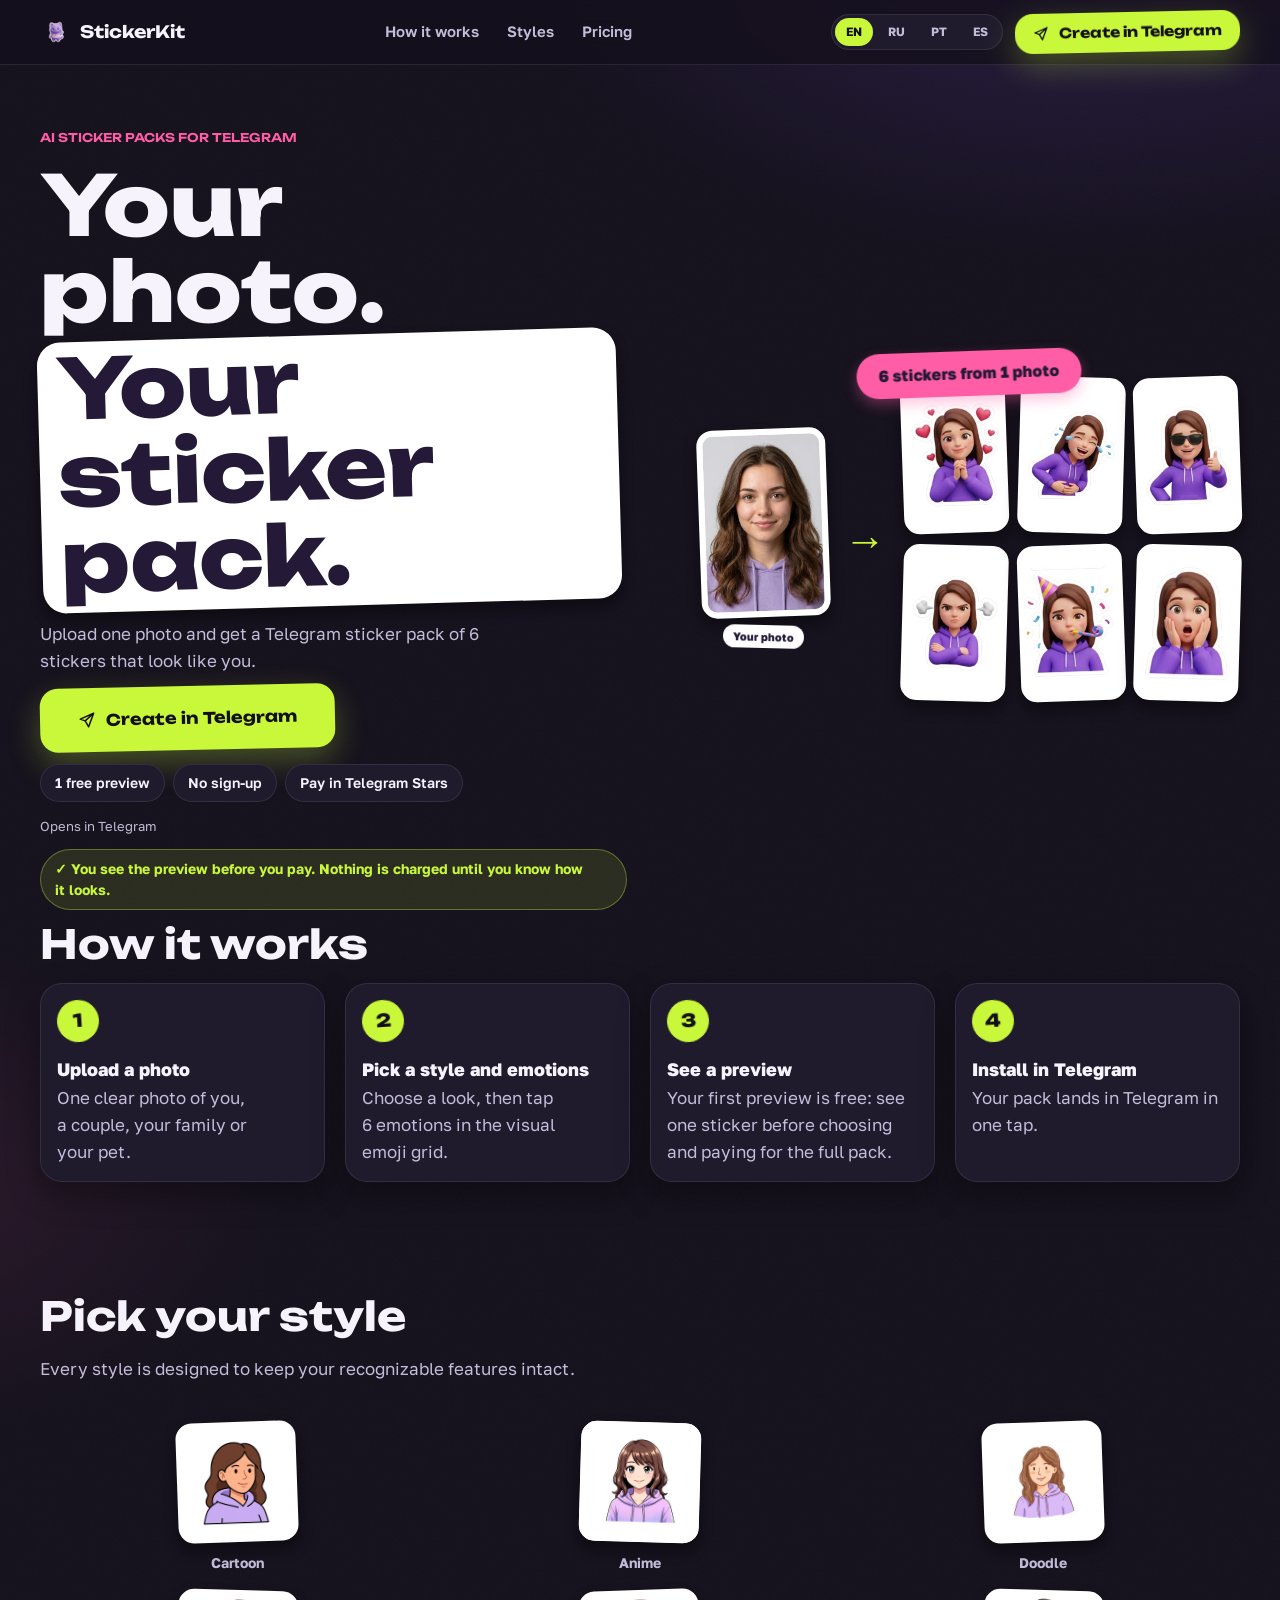
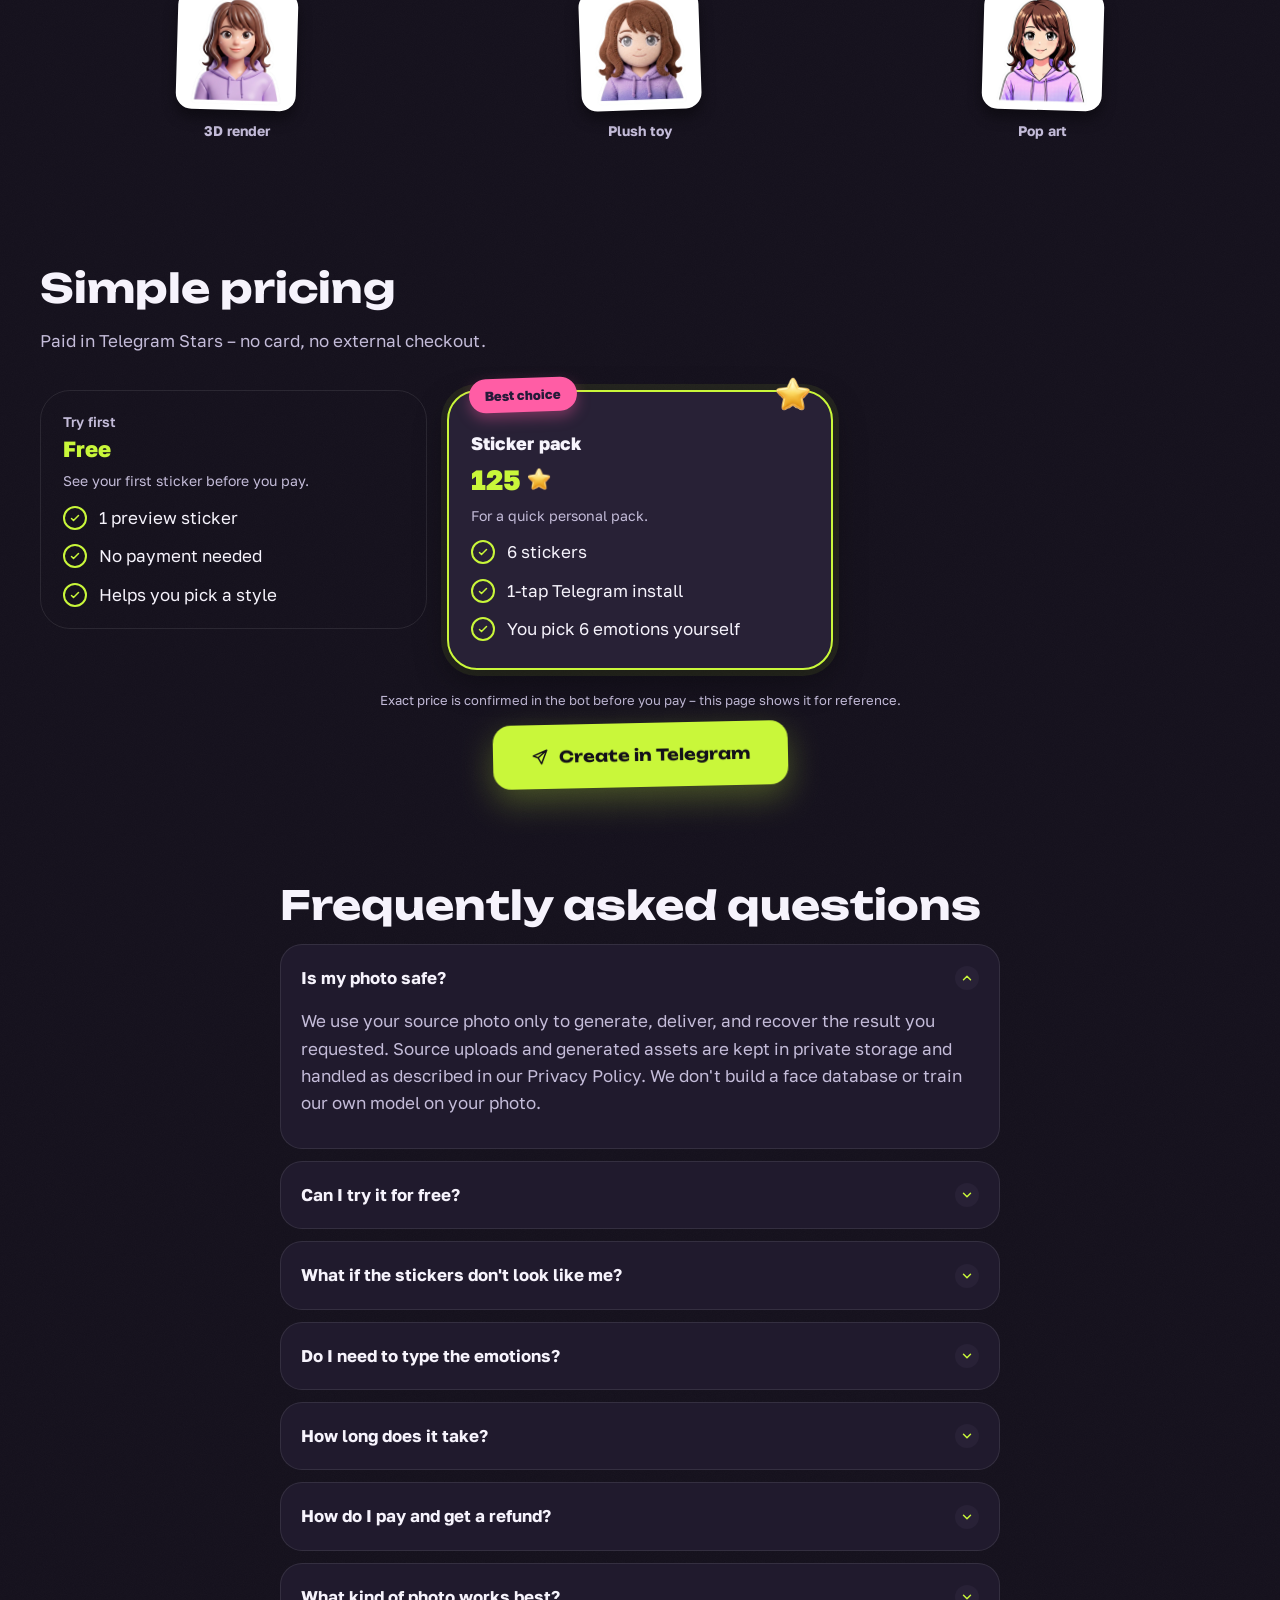
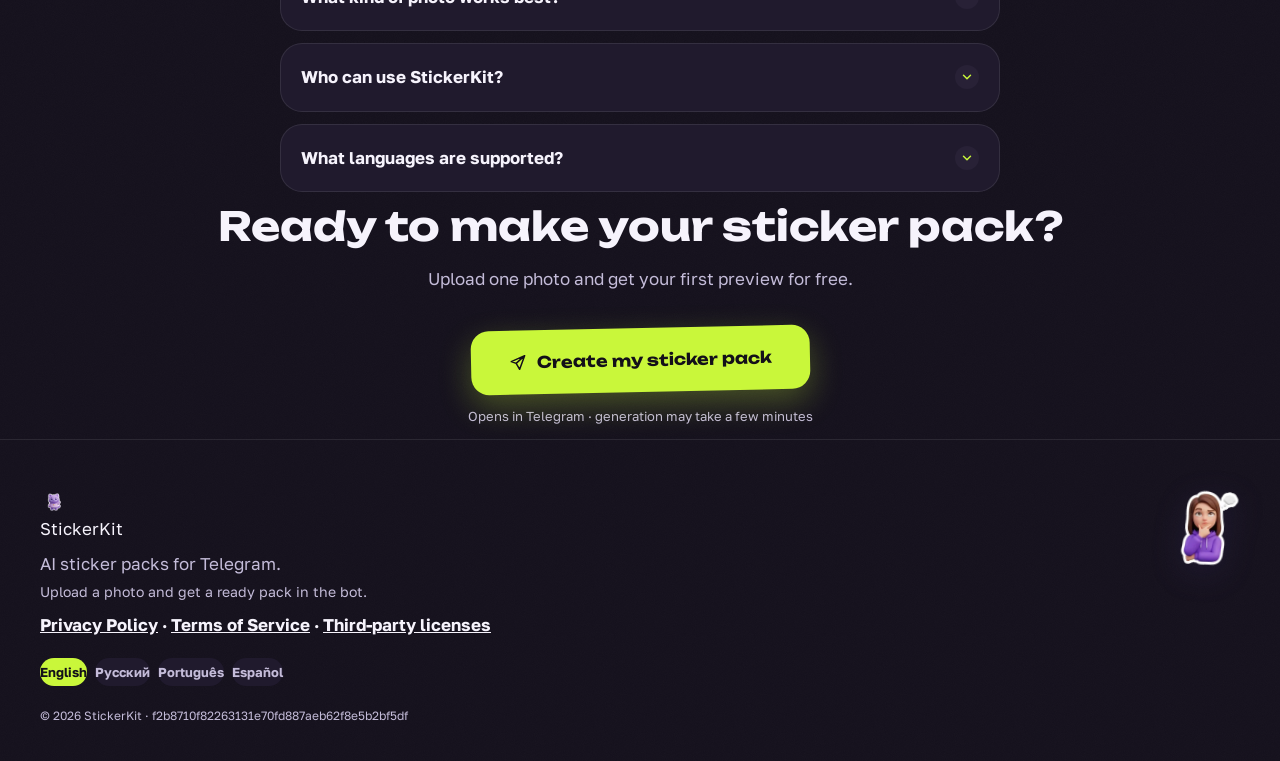
==== commit 606b03ba: "deploy: stickerkitapp/stickerkit-landing@f2b8710f82263131e70fd887aeb62f8e5b2bf5df" ====
--- a/index.html
+++ b/index.html
@@ -1 +1 @@
-<!DOCTYPE html><html lang="en"><head><meta charset="utf-8"><meta name="viewport" content="width=device-width, initial-scale=1"><title>StickerKit — turn your photo into a Telegram sticker pack</title><meta name="description" content="Upload one photo and get a personalized sticker pack that actually looks like you — solo, couple, family or pet. Installs into Telegram in one tap."><link rel="canonical" href="https://stickerkit.app/"><link rel="alternate" hreflang="en" href="https://stickerkit.app/"><link rel="alternate" hreflang="ru" href="https://stickerkit.app/ru/"><link rel="alternate" hreflang="es" href="https://stickerkit.app/es/"><link rel="alternate" hreflang="pt-BR" href="https://stickerkit.app/pt/"><link rel="alternate" hreflang="x-default" href="https://stickerkit.app/"><link rel="icon" type="image/webp" href="/assets/ui/mascot-cat.webp"><meta property="og:type" content="website"><meta property="og:site_name" content="StickerKit"><meta property="og:locale" content="en_US"><meta property="og:title" content="StickerKit — turn your photo into a Telegram sticker pack"><meta property="og:description" content="Upload one photo and get a personalized sticker pack that actually looks like you — solo, couple, family or pet. Installs into Telegram in one tap."><meta property="og:url" content="https://stickerkit.app/"><meta property="og:image" content="https://stickerkit.app/assets/ui/social-card.webp"><meta property="og:image:type" content="image/webp"><meta property="og:image:width" content="1200"><meta property="og:image:height" content="630"><meta property="og:image:alt" content="Personalized StickerKit sticker examples"><meta name="twitter:card" content="summary_large_image"><meta name="twitter:title" content="StickerKit — turn your photo into a Telegram sticker pack"><meta name="twitter:description" content="Upload one photo and get a personalized sticker pack that actually looks like you — solo, couple, family or pet. Installs into Telegram in one tap."><meta name="twitter:image" content="https://stickerkit.app/assets/ui/social-card.webp"><meta name="twitter:image:alt" content="Personalized StickerKit sticker examples"><link rel="stylesheet" href="/_astro/i18n.CnTxMMP6.css"><link rel="stylesheet" href="/_astro/StickyCta.CfdZxKbj.css"></head><body><header class="site-header" data-astro-cid-nen7h5rs><div class="container site-header__row" data-astro-cid-nen7h5rs><div class="wordmark" data-astro-cid-nen7h5rs><img src="/assets/ui/mascot-cat.webp" width="32" height="32" alt="" loading="eager" data-astro-cid-nen7h5rs>StickerKit</div><nav class="site-nav" aria-label="Main navigation" data-astro-cid-nen7h5rs><a href="#how-it-works" data-astro-cid-nen7h5rs>How it works</a><a href="#styles" data-astro-cid-nen7h5rs>Styles</a><a href="#pricing" data-astro-cid-nen7h5rs>Pricing</a></nav><div class="site-header__actions" data-astro-cid-nen7h5rs><nav class="lang-switcher-compact" aria-label="Language" data-astro-cid-nen7h5rs><a href="/" class="lang-pill-compact lang-pill-compact--active" data-astro-cid-nen7h5rs>EN</a><a href="/ru/" class="lang-pill-compact" data-astro-cid-nen7h5rs>RU</a><a href="/pt/" class="lang-pill-compact" data-astro-cid-nen7h5rs>PT</a><a href="/es/" class="lang-pill-compact" data-astro-cid-nen7h5rs>ES</a></nav><a href="https://t.me/stickerkit_bot?start=lp_header_en" target="_blank" rel="noopener" class="cta-button cta-button--compact" data-astro-cid-nen7h5rs><svg width="16" height="16" viewBox="0 0 24 24" fill="none" aria-hidden="true" data-astro-cid-nen7h5rs><path d="M21 3 3 10.5l6.5 2.5m11.5-10L14 21l-4.5-8m11.5-10L9.5 13" stroke="currentColor" stroke-width="2" stroke-linecap="round" stroke-linejoin="round" data-astro-cid-nen7h5rs></path></svg>Create in Telegram</a></div></div></header><main><section class="container hero" data-astro-cid-ge2uvauf><div class="hero__copy" data-astro-cid-ge2uvauf><p class="eyebrow reveal" style="animation-delay: 60ms;" data-astro-cid-ge2uvauf>AI sticker packs for Telegram</p><h1 class="reveal" style="animation-delay: 120ms;" data-astro-cid-ge2uvauf>Your photo.<br data-astro-cid-ge2uvauf><span class="headline-sticker" data-astro-cid-ge2uvauf>Your sticker pack.</span></h1><p class="text-muted reveal" style="animation-delay: 180ms; max-width: 46ch;" data-astro-cid-ge2uvauf>Upload one photo and get a Telegram sticker pack of 6 stickers that look like you.</p><div class="reveal" style="animation-delay: 240ms;" data-astro-cid-ge2uvauf><a href="https://t.me/stickerkit_bot?start=lp_hero_en" target="_blank" rel="noopener" class="cta-button"><svg width="18" height="18" viewBox="0 0 24 24" fill="none" aria-hidden="true"><path d="M21 3 3 10.5l6.5 2.5m11.5-10L14 21l-4.5-8m11.5-10L9.5 13" stroke="currentColor" stroke-width="2" stroke-linecap="round" stroke-linejoin="round"></path></svg>Create in Telegram</a></div><div class="trust-chips reveal" style="animation-delay: 280ms;" data-astro-cid-ge2uvauf><span class="trust-chip" data-astro-cid-ge2uvauf>1 free preview</span><span class="trust-chip" data-astro-cid-ge2uvauf>No sign-up</span><span class="trust-chip" data-astro-cid-ge2uvauf>Pay in Telegram Stars</span></div><p class="text-muted reveal" style="animation-delay: 300ms; font-size: 13px; margin-top: 4px;" data-astro-cid-ge2uvauf>Opens in Telegram</p><p class="guarantee-badge reveal" style="animation-delay: 320ms;" data-astro-cid-ge2uvauf>✓ You see the preview before you pay — nothing is charged until you know how it looks.</p></div><div class="hero__art reveal" style="animation-delay: 160ms;" data-astro-cid-ge2uvauf><div class="proof" data-astro-cid-ge2uvauf><span class="pill-badge proof__badge" data-astro-cid-ge2uvauf>6 stickers from 1 photo</span><div class="proof__row" data-astro-cid-ge2uvauf><div class="proof__source" data-astro-cid-ge2uvauf><div class="tile-shadow proof__photo" data-astro-cid-ge2uvauf><img src="/assets/ui/source-photo.webp" width="176" height="176" alt="Source photo matching the generated stickers" loading="eager" fetchpriority="high" data-astro-cid-ge2uvauf></div><span class="proof__chip" data-astro-cid-ge2uvauf>Your photo</span></div><span class="proof__arrow" aria-hidden="true" data-astro-cid-ge2uvauf>→</span><div class="proof__grid" aria-hidden="true" data-astro-cid-ge2uvauf><div class="tile-shadow proof__sticker" data-astro-cid-ge2uvauf><img src="/assets/stickers/sticker-01.webp" width="144" height="144" alt="" loading="lazy" data-astro-cid-ge2uvauf></div><div class="tile-shadow proof__sticker" data-astro-cid-ge2uvauf><img src="/assets/stickers/sticker-02.webp" width="144" height="144" alt="" loading="lazy" data-astro-cid-ge2uvauf></div><div class="tile-shadow proof__sticker" data-astro-cid-ge2uvauf><img src="/assets/stickers/sticker-03.webp" width="144" height="144" alt="" loading="lazy" data-astro-cid-ge2uvauf></div><div class="tile-shadow proof__sticker" data-astro-cid-ge2uvauf><img src="/assets/stickers/sticker-06.webp" width="144" height="144" alt="" loading="lazy" data-astro-cid-ge2uvauf></div><div class="tile-shadow proof__sticker" data-astro-cid-ge2uvauf><img src="/assets/stickers/sticker-07.webp" width="144" height="144" alt="" loading="lazy" data-astro-cid-ge2uvauf></div><div class="tile-shadow proof__sticker" data-astro-cid-ge2uvauf><img src="/assets/stickers/sticker-10.webp" width="144" height="144" alt="" loading="lazy" data-astro-cid-ge2uvauf></div></div></div></div></div></section><section class="container" id="how-it-works" data-astro-cid-l43jfdkk><h2 data-astro-cid-l43jfdkk>How it works</h2><div class="grid-4" data-astro-cid-l43jfdkk><div class="card step-card reveal" style="animation-delay: 0ms;" data-astro-cid-l43jfdkk><div class="step-badge" data-astro-cid-l43jfdkk>1</div><h3 class="step-card__title" data-astro-cid-l43jfdkk>Upload a photo</h3><p class="text-muted step-card__desc" data-astro-cid-l43jfdkk>One clear photo of you, a couple, your family or your pet.</p></div><div class="card step-card reveal" style="animation-delay: 80ms;" data-astro-cid-l43jfdkk><div class="step-badge" data-astro-cid-l43jfdkk>2</div><h3 class="step-card__title" data-astro-cid-l43jfdkk>Pick a style and emotions</h3><p class="text-muted step-card__desc" data-astro-cid-l43jfdkk>Choose a look, then tap 6 emotions in the visual emoji grid.</p></div><div class="card step-card reveal" style="animation-delay: 160ms;" data-astro-cid-l43jfdkk><div class="step-badge" data-astro-cid-l43jfdkk>3</div><h3 class="step-card__title" data-astro-cid-l43jfdkk>See a preview</h3><p class="text-muted step-card__desc" data-astro-cid-l43jfdkk>Your first preview is free: see one sticker before choosing and paying for the full pack.</p></div><div class="card step-card reveal" style="animation-delay: 240ms;" data-astro-cid-l43jfdkk><div class="step-badge" data-astro-cid-l43jfdkk>4</div><h3 class="step-card__title" data-astro-cid-l43jfdkk>Install in Telegram</h3><p class="text-muted step-card__desc" data-astro-cid-l43jfdkk>Your pack lands in Telegram in one tap.</p></div></div></section><section class="container" id="styles" data-astro-cid-phn37o7r><h2 data-astro-cid-phn37o7r>Pick your style</h2><p class="text-muted section-lede" data-astro-cid-phn37o7r>Every style is designed to keep your recognizable features intact.</p><div class="style-grid" tabindex="0" aria-label="Pick your style" data-astro-cid-phn37o7r><figure class="style-tile" data-astro-cid-phn37o7r><span class="style-tile__frame" data-astro-cid-phn37o7r><img src="/assets/styles/style-cartoon.webp" width="120" height="120" alt="Cartoon" loading="lazy" data-astro-cid-phn37o7r></span><figcaption data-astro-cid-phn37o7r>Cartoon</figcaption></figure><figure class="style-tile" data-astro-cid-phn37o7r><span class="style-tile__frame" data-astro-cid-phn37o7r><img src="/assets/styles/style-anime.webp" width="120" height="120" alt="Anime" loading="lazy" data-astro-cid-phn37o7r></span><figcaption data-astro-cid-phn37o7r>Anime</figcaption></figure><figure class="style-tile" data-astro-cid-phn37o7r><span class="style-tile__frame" data-astro-cid-phn37o7r><img src="/assets/styles/style-doodle.webp" width="120" height="120" alt="Doodle" loading="lazy" data-astro-cid-phn37o7r></span><figcaption data-astro-cid-phn37o7r>Doodle</figcaption></figure><figure class="style-tile" data-astro-cid-phn37o7r><span class="style-tile__frame" data-astro-cid-phn37o7r><img src="/assets/styles/style-render3d.webp" width="120" height="120" alt="3D render" loading="lazy" data-astro-cid-phn37o7r></span><figcaption data-astro-cid-phn37o7r>3D render</figcaption></figure><figure class="style-tile" data-astro-cid-phn37o7r><span class="style-tile__frame" data-astro-cid-phn37o7r><img src="/assets/styles/style-plush.webp" width="120" height="120" alt="Plush toy" loading="lazy" data-astro-cid-phn37o7r></span><figcaption data-astro-cid-phn37o7r>Plush toy</figcaption></figure><figure class="style-tile" data-astro-cid-phn37o7r><span class="style-tile__frame" data-astro-cid-phn37o7r><img src="/assets/styles/style-popart.webp" width="120" height="120" alt="Pop art" loading="lazy" data-astro-cid-phn37o7r></span><figcaption data-astro-cid-phn37o7r>Pop art</figcaption></figure></div></section><section class="container" id="pricing" data-astro-cid-htruwgye><h2 data-astro-cid-htruwgye>Simple pricing</h2><p class="text-muted section-lede" data-astro-cid-htruwgye>Paid in Telegram Stars — no card, no external checkout.</p><div class="grid-3" data-astro-cid-htruwgye><div class="plan-card reveal plan-card--try" style="animation-delay: 0ms;" data-astro-cid-htruwgye><p style="font-family: var(--font-body); font-weight: 600; font-size: 14px; margin: 0 0 0; color: var(--text-muted);" data-astro-cid-htruwgye>Try first</p><p class="plan-price" style="font-size: 22px; font-weight: 800; color: var(--acid); margin-bottom: 4px;" data-astro-cid-htruwgye>Free</p><p class="text-muted" style="font-size: 14px;" data-astro-cid-htruwgye>See your first sticker before you pay.</p><ul class="check-list" data-astro-cid-htruwgye><li data-astro-cid-htruwgye><span class="check-icon" aria-hidden="true" data-astro-cid-htruwgye><svg width="12" height="12" viewBox="0 0 24 24" fill="none" data-astro-cid-htruwgye><path d="M5 13l4 4L19 7" stroke="currentColor" stroke-width="3" stroke-linecap="round" stroke-linejoin="round" data-astro-cid-htruwgye></path></svg></span><span data-astro-cid-htruwgye>1 preview sticker</span></li><li data-astro-cid-htruwgye><span class="check-icon" aria-hidden="true" data-astro-cid-htruwgye><svg width="12" height="12" viewBox="0 0 24 24" fill="none" data-astro-cid-htruwgye><path d="M5 13l4 4L19 7" stroke="currentColor" stroke-width="3" stroke-linecap="round" stroke-linejoin="round" data-astro-cid-htruwgye></path></svg></span><span data-astro-cid-htruwgye>No payment needed</span></li><li data-astro-cid-htruwgye><span class="check-icon" aria-hidden="true" data-astro-cid-htruwgye><svg width="12" height="12" viewBox="0 0 24 24" fill="none" data-astro-cid-htruwgye><path d="M5 13l4 4L19 7" stroke="currentColor" stroke-width="3" stroke-linecap="round" stroke-linejoin="round" data-astro-cid-htruwgye></path></svg></span><span data-astro-cid-htruwgye>Helps you pick a style</span></li></ul></div><div class="plan-card reveal plan-card--featured" style="animation-delay: 90ms;" data-astro-cid-htruwgye><img src="/assets/ui/star.webp" width="36" height="36" alt="" class="plan-card__badge" loading="lazy" data-astro-cid-htruwgye><span class="pill-badge" style="position: absolute; top: -14px; left: 20px;" data-astro-cid-htruwgye>Best choice</span><p style="font-family: var(--font-body); font-weight: 800; font-size: 18px; margin: 12px 0 0; color: var(--text);" data-astro-cid-htruwgye>Sticker pack</p><p class="plan-price" style="font-size: 28px; font-weight: 800; color: var(--acid); margin-bottom: 4px;" data-astro-cid-htruwgye>125<img src="/assets/ui/star.webp" width="24" height="24" alt="Stars" class="plan-price__star" loading="lazy" data-astro-cid-htruwgye></p><p class="text-muted" style="font-size: 14px;" data-astro-cid-htruwgye>For a quick personal pack.</p><ul class="check-list" data-astro-cid-htruwgye><li data-astro-cid-htruwgye><span class="check-icon" aria-hidden="true" data-astro-cid-htruwgye><svg width="12" height="12" viewBox="0 0 24 24" fill="none" data-astro-cid-htruwgye><path d="M5 13l4 4L19 7" stroke="currentColor" stroke-width="3" stroke-linecap="round" stroke-linejoin="round" data-astro-cid-htruwgye></path></svg></span><span data-astro-cid-htruwgye>6 stickers</span></li><li data-astro-cid-htruwgye><span class="check-icon" aria-hidden="true" data-astro-cid-htruwgye><svg width="12" height="12" viewBox="0 0 24 24" fill="none" data-astro-cid-htruwgye><path d="M5 13l4 4L19 7" stroke="currentColor" stroke-width="3" stroke-linecap="round" stroke-linejoin="round" data-astro-cid-htruwgye></path></svg></span><span data-astro-cid-htruwgye>1-tap Telegram install</span></li><li data-astro-cid-htruwgye><span class="check-icon" aria-hidden="true" data-astro-cid-htruwgye><svg width="12" height="12" viewBox="0 0 24 24" fill="none" data-astro-cid-htruwgye><path d="M5 13l4 4L19 7" stroke="currentColor" stroke-width="3" stroke-linecap="round" stroke-linejoin="round" data-astro-cid-htruwgye></path></svg></span><span data-astro-cid-htruwgye>You pick 6 emotions yourself</span></li></ul></div></div><p class="text-muted" style="font-size: 13px; margin-top: 20px; text-align: center;" data-astro-cid-htruwgye>Exact price is confirmed in the bot before you pay — this page shows it for reference.</p><div style="display: flex; justify-content: center; margin-top: 8px;" data-astro-cid-htruwgye><a href="https://t.me/stickerkit_bot?start=lp_pricing_en" target="_blank" rel="noopener" class="cta-button"><svg width="18" height="18" viewBox="0 0 24 24" fill="none" aria-hidden="true"><path d="M21 3 3 10.5l6.5 2.5m11.5-10L14 21l-4.5-8m11.5-10L9.5 13" stroke="currentColor" stroke-width="2" stroke-linecap="round" stroke-linejoin="round"></path></svg>Create in Telegram</a></div></section><section class="container" id="faq"><div class="prose"><h2>Frequently asked questions</h2><details class="faq-item reveal" style="animation-delay: 0ms;" open><summary>Is my photo safe?</summary><p class="text-muted">We use your source photo only to generate, deliver, and recover the result you requested. Source uploads and generated assets are kept in private storage and handled as described in our Privacy Policy. We don&#39;t build a face database or train our own model on your photo.</p></details><details class="faq-item reveal" style="animation-delay: 40ms;"><summary>Can I try it for free?</summary><p class="text-muted">Yes: the first preview sticker is free — upload a photo, pick a style, and see the result before you pay.</p></details><details class="faq-item reveal" style="animation-delay: 80ms;"><summary>What if the stickers don&#39;t look like me?</summary><p class="text-muted">You always see the preview first, and nothing is charged until you&#39;re happy with it — if the likeness isn&#39;t there, simply don&#39;t buy the pack. If something went wrong with a pack you already paid for, write to support with /paysupport in the bot and we&#39;ll take a look.</p></details><details class="faq-item reveal" style="animation-delay: 120ms;"><summary>Do I need to type the emotions?</summary><p class="text-muted">No. In the Mini App, tap exactly 6 options in the visual emoji grid — there are 12 to choose from, and the 6 you pick become your 6 stickers.</p></details><details class="faq-item reveal" style="animation-delay: 160ms;"><summary>How long does it take?</summary><p class="text-muted">Usually a few minutes from photo to finished pack; a busy queue can make it longer.</p></details><details class="faq-item reveal" style="animation-delay: 200ms;"><summary>How do I pay and get a refund?</summary><p class="text-muted">Payment is handled through Telegram Stars inside the bot. If anything goes wrong with a payment, send /paysupport in the bot and we&#39;ll review it. Statutory rights still apply.</p></details><details class="faq-item reveal" style="animation-delay: 240ms;"><summary>What kind of photo works best?</summary><p class="text-muted">For people, use a clear, well-lit photo without heavy filters, dark sunglasses, or covered faces; for a couple or family, keep every face visible. For a pet, make sure its face and defining features are clear and unobstructed.</p></details><details class="faq-item reveal" style="animation-delay: 280ms;"><summary>Who can use StickerKit?</summary><p class="text-muted">StickerKit is for users aged 18 or older. Using it means you accept the Terms of Service and the Privacy Policy. We don&#39;t ask for a birth date or ID.</p></details><details class="faq-item reveal" style="animation-delay: 320ms;"><summary>What languages are supported?</summary><p class="text-muted">This site is available in English, Russian, Spanish, and Brazilian Portuguese. The bot and the Mini App are in English and Russian.</p></details></div></section><section class="container final-cta" data-astro-cid-blvy5prr><h2 data-astro-cid-blvy5prr>Ready to make your sticker pack?</h2><p class="text-muted section-lede" style="margin-left: auto; margin-right: auto;" data-astro-cid-blvy5prr>Upload one photo and get your first preview for free.</p><a href="https://t.me/stickerkit_bot?start=lp_final_en" target="_blank" rel="noopener" class="cta-button"><svg width="18" height="18" viewBox="0 0 24 24" fill="none" aria-hidden="true"><path d="M21 3 3 10.5l6.5 2.5m11.5-10L14 21l-4.5-8m11.5-10L9.5 13" stroke="currentColor" stroke-width="2" stroke-linecap="round" stroke-linejoin="round"></path></svg>Create my sticker pack</a><p class="text-muted" style="font-size: 13px; margin-top: 14px;" data-astro-cid-blvy5prr>Opens in Telegram · generation may take a few minutes</p></section></main><footer class="site-footer" data-astro-cid-jo6i4kqk><div class="container site-footer__row" data-astro-cid-jo6i4kqk><div class="site-footer__brand" data-astro-cid-jo6i4kqk><div class="wordmark" data-astro-cid-jo6i4kqk><img src="/assets/ui/mascot-cat.webp" width="28" height="28" alt="" loading="lazy" data-astro-cid-jo6i4kqk>StickerKit</div><p class="text-muted" style="margin: 8px 0 4px;" data-astro-cid-jo6i4kqk>AI sticker packs for Telegram.</p><p class="text-muted" style="margin: 0 0 4px; font-size: 14px;" data-astro-cid-jo6i4kqk>Upload a photo — get a ready pack in the bot.</p></div><img src="/assets/stickers/sticker-04.webp" width="61" height="80" alt="" loading="lazy" class="site-footer__sticker" data-astro-cid-jo6i4kqk></div><div class="container" data-astro-cid-jo6i4kqk><p style="font-weight: 700;" data-astro-cid-jo6i4kqk><a href="/privacy" data-astro-cid-jo6i4kqk>Privacy Policy</a> · <a href="/terms" data-astro-cid-jo6i4kqk>Terms of Service</a> · <a href="/third-party-font-licenses.txt" data-astro-cid-jo6i4kqk>Third-party licenses</a></p><nav aria-label="Language" class="lang-switcher" data-astro-cid-jo6i4kqk><a href="/" class="lang-pill lang-pill--active" data-astro-cid-jo6i4kqk>English</a><a href="/ru/" class="lang-pill" data-astro-cid-jo6i4kqk>Русский</a><a href="/pt/" class="lang-pill" data-astro-cid-jo6i4kqk>Português</a><a href="/es/" class="lang-pill" data-astro-cid-jo6i4kqk>Español</a></nav><p class="text-muted" style="font-size: 12px; margin-top: 20px;" data-astro-cid-jo6i4kqk>© 2026 StickerKit · <span title="build" data-astro-cid-jo6i4kqk>3bb3863100b1d421cb703a230607b0cd7308d016</span></p></div></footer><div class="sticky-cta"><a href="https://t.me/stickerkit_bot?start=lp_sticky_en" target="_blank" rel="noopener" class="cta-button cta-button--block"><svg width="18" height="18" viewBox="0 0 24 24" fill="none" aria-hidden="true"><path d="M21 3 3 10.5l6.5 2.5m11.5-10L14 21l-4.5-8m11.5-10L9.5 13" stroke="currentColor" stroke-width="2" stroke-linecap="round" stroke-linejoin="round"></path></svg>Create in Telegram</a></div></body></html>+<!DOCTYPE html><html lang="en"><head><meta charset="utf-8"><meta name="viewport" content="width=device-width, initial-scale=1"><title>StickerKit – turn your photo into a Telegram sticker pack</title><meta name="description" content="Upload one photo and get a personalized sticker pack that actually looks like you: solo, couple, family or pet. Installs into Telegram in one tap."><link rel="canonical" href="https://stickerkit.app/"><link rel="alternate" hreflang="en" href="https://stickerkit.app/"><link rel="alternate" hreflang="ru" href="https://stickerkit.app/ru/"><link rel="alternate" hreflang="es" href="https://stickerkit.app/es/"><link rel="alternate" hreflang="pt-BR" href="https://stickerkit.app/pt/"><link rel="alternate" hreflang="x-default" href="https://stickerkit.app/"><link rel="icon" type="image/webp" href="/assets/ui/mascot-cat.webp"><meta property="og:type" content="website"><meta property="og:site_name" content="StickerKit"><meta property="og:locale" content="en_US"><meta property="og:title" content="StickerKit – turn your photo into a Telegram sticker pack"><meta property="og:description" content="Upload one photo and get a personalized sticker pack that actually looks like you: solo, couple, family or pet. Installs into Telegram in one tap."><meta property="og:url" content="https://stickerkit.app/"><meta property="og:image" content="https://stickerkit.app/assets/ui/social-card.webp"><meta property="og:image:type" content="image/webp"><meta property="og:image:width" content="1200"><meta property="og:image:height" content="630"><meta property="og:image:alt" content="Personalized StickerKit sticker examples"><meta name="twitter:card" content="summary_large_image"><meta name="twitter:title" content="StickerKit – turn your photo into a Telegram sticker pack"><meta name="twitter:description" content="Upload one photo and get a personalized sticker pack that actually looks like you: solo, couple, family or pet. Installs into Telegram in one tap."><meta name="twitter:image" content="https://stickerkit.app/assets/ui/social-card.webp"><meta name="twitter:image:alt" content="Personalized StickerKit sticker examples"><link rel="stylesheet" href="/_astro/i18n.CnTxMMP6.css"><link rel="stylesheet" href="/_astro/StickyCta.CfdZxKbj.css"></head><body><header class="site-header" data-astro-cid-nen7h5rs><div class="container site-header__row" data-astro-cid-nen7h5rs><div class="wordmark" data-astro-cid-nen7h5rs><img src="/assets/ui/mascot-cat.webp" width="32" height="32" alt="" loading="eager" data-astro-cid-nen7h5rs>StickerKit</div><nav class="site-nav" aria-label="Main navigation" data-astro-cid-nen7h5rs><a href="#how-it-works" data-astro-cid-nen7h5rs>How it works</a><a href="#styles" data-astro-cid-nen7h5rs>Styles</a><a href="#pricing" data-astro-cid-nen7h5rs>Pricing</a></nav><div class="site-header__actions" data-astro-cid-nen7h5rs><nav class="lang-switcher-compact" aria-label="Language" data-astro-cid-nen7h5rs><a href="/" class="lang-pill-compact lang-pill-compact--active" data-astro-cid-nen7h5rs>EN</a><a href="/ru/" class="lang-pill-compact" data-astro-cid-nen7h5rs>RU</a><a href="/pt/" class="lang-pill-compact" data-astro-cid-nen7h5rs>PT</a><a href="/es/" class="lang-pill-compact" data-astro-cid-nen7h5rs>ES</a></nav><a href="https://t.me/stickerkit_bot?start=lp_header_en" target="_blank" rel="noopener" class="cta-button cta-button--compact" data-astro-cid-nen7h5rs><svg width="16" height="16" viewBox="0 0 24 24" fill="none" aria-hidden="true" data-astro-cid-nen7h5rs><path d="M21 3 3 10.5l6.5 2.5m11.5-10L14 21l-4.5-8m11.5-10L9.5 13" stroke="currentColor" stroke-width="2" stroke-linecap="round" stroke-linejoin="round" data-astro-cid-nen7h5rs></path></svg>Create in Telegram</a></div></div></header><main><section class="container hero" data-astro-cid-ge2uvauf><div class="hero__copy" data-astro-cid-ge2uvauf><p class="eyebrow reveal" style="animation-delay: 60ms;" data-astro-cid-ge2uvauf>AI sticker packs for Telegram</p><h1 class="reveal" style="animation-delay: 120ms;" data-astro-cid-ge2uvauf>Your photo.<br data-astro-cid-ge2uvauf><span class="headline-sticker" data-astro-cid-ge2uvauf>Your sticker pack.</span></h1><p class="text-muted reveal" style="animation-delay: 180ms; max-width: 46ch;" data-astro-cid-ge2uvauf>Upload one photo and get a Telegram sticker pack of 6 stickers that look like you.</p><div class="reveal" style="animation-delay: 240ms;" data-astro-cid-ge2uvauf><a href="https://t.me/stickerkit_bot?start=lp_hero_en" target="_blank" rel="noopener" class="cta-button"><svg width="18" height="18" viewBox="0 0 24 24" fill="none" aria-hidden="true"><path d="M21 3 3 10.5l6.5 2.5m11.5-10L14 21l-4.5-8m11.5-10L9.5 13" stroke="currentColor" stroke-width="2" stroke-linecap="round" stroke-linejoin="round"></path></svg>Create in Telegram</a></div><div class="trust-chips reveal" style="animation-delay: 280ms;" data-astro-cid-ge2uvauf><span class="trust-chip" data-astro-cid-ge2uvauf>1 free preview</span><span class="trust-chip" data-astro-cid-ge2uvauf>No sign-up</span><span class="trust-chip" data-astro-cid-ge2uvauf>Pay in Telegram Stars</span></div><p class="text-muted reveal" style="animation-delay: 300ms; font-size: 13px; margin-top: 4px;" data-astro-cid-ge2uvauf>Opens in Telegram</p><p class="guarantee-badge reveal" style="animation-delay: 320ms;" data-astro-cid-ge2uvauf>✓ You see the preview before you pay. Nothing is charged until you know how it looks.</p></div><div class="hero__art reveal" style="animation-delay: 160ms;" data-astro-cid-ge2uvauf><div class="proof" data-astro-cid-ge2uvauf><span class="pill-badge proof__badge" data-astro-cid-ge2uvauf>6 stickers from 1 photo</span><div class="proof__row" data-astro-cid-ge2uvauf><div class="proof__source" data-astro-cid-ge2uvauf><div class="tile-shadow proof__photo" data-astro-cid-ge2uvauf><img src="/assets/ui/source-photo.webp" width="176" height="176" alt="Source photo matching the generated stickers" loading="eager" fetchpriority="high" data-astro-cid-ge2uvauf></div><span class="proof__chip" data-astro-cid-ge2uvauf>Your photo</span></div><span class="proof__arrow" aria-hidden="true" data-astro-cid-ge2uvauf>→</span><div class="proof__grid" aria-hidden="true" data-astro-cid-ge2uvauf><div class="tile-shadow proof__sticker" data-astro-cid-ge2uvauf><img src="/assets/stickers/sticker-01.webp" width="144" height="144" alt="" loading="lazy" data-astro-cid-ge2uvauf></div><div class="tile-shadow proof__sticker" data-astro-cid-ge2uvauf><img src="/assets/stickers/sticker-02.webp" width="144" height="144" alt="" loading="lazy" data-astro-cid-ge2uvauf></div><div class="tile-shadow proof__sticker" data-astro-cid-ge2uvauf><img src="/assets/stickers/sticker-03.webp" width="144" height="144" alt="" loading="lazy" data-astro-cid-ge2uvauf></div><div class="tile-shadow proof__sticker" data-astro-cid-ge2uvauf><img src="/assets/stickers/sticker-06.webp" width="144" height="144" alt="" loading="lazy" data-astro-cid-ge2uvauf></div><div class="tile-shadow proof__sticker" data-astro-cid-ge2uvauf><img src="/assets/stickers/sticker-07.webp" width="144" height="144" alt="" loading="lazy" data-astro-cid-ge2uvauf></div><div class="tile-shadow proof__sticker" data-astro-cid-ge2uvauf><img src="/assets/stickers/sticker-10.webp" width="144" height="144" alt="" loading="lazy" data-astro-cid-ge2uvauf></div></div></div></div></div></section><section class="container" id="how-it-works" data-astro-cid-l43jfdkk><h2 data-astro-cid-l43jfdkk>How it works</h2><div class="grid-4" data-astro-cid-l43jfdkk><div class="card step-card reveal" style="animation-delay: 0ms;" data-astro-cid-l43jfdkk><div class="step-badge" data-astro-cid-l43jfdkk>1</div><h3 class="step-card__title" data-astro-cid-l43jfdkk>Upload a photo</h3><p class="text-muted step-card__desc" data-astro-cid-l43jfdkk>One clear photo of you, a couple, your family or your pet.</p></div><div class="card step-card reveal" style="animation-delay: 80ms;" data-astro-cid-l43jfdkk><div class="step-badge" data-astro-cid-l43jfdkk>2</div><h3 class="step-card__title" data-astro-cid-l43jfdkk>Pick a style and emotions</h3><p class="text-muted step-card__desc" data-astro-cid-l43jfdkk>Choose a look, then tap 6 emotions in the visual emoji grid.</p></div><div class="card step-card reveal" style="animation-delay: 160ms;" data-astro-cid-l43jfdkk><div class="step-badge" data-astro-cid-l43jfdkk>3</div><h3 class="step-card__title" data-astro-cid-l43jfdkk>See a preview</h3><p class="text-muted step-card__desc" data-astro-cid-l43jfdkk>Your first preview is free: see one sticker before choosing and paying for the full pack.</p></div><div class="card step-card reveal" style="animation-delay: 240ms;" data-astro-cid-l43jfdkk><div class="step-badge" data-astro-cid-l43jfdkk>4</div><h3 class="step-card__title" data-astro-cid-l43jfdkk>Install in Telegram</h3><p class="text-muted step-card__desc" data-astro-cid-l43jfdkk>Your pack lands in Telegram in one tap.</p></div></div></section><section class="container" id="styles" data-astro-cid-phn37o7r><h2 data-astro-cid-phn37o7r>Pick your style</h2><p class="text-muted section-lede" data-astro-cid-phn37o7r>Every style is designed to keep your recognizable features intact.</p><div class="style-grid" tabindex="0" aria-label="Pick your style" data-astro-cid-phn37o7r><figure class="style-tile" data-astro-cid-phn37o7r><span class="style-tile__frame" data-astro-cid-phn37o7r><img src="/assets/styles/style-cartoon.webp" width="120" height="120" alt="Cartoon" loading="lazy" data-astro-cid-phn37o7r></span><figcaption data-astro-cid-phn37o7r>Cartoon</figcaption></figure><figure class="style-tile" data-astro-cid-phn37o7r><span class="style-tile__frame" data-astro-cid-phn37o7r><img src="/assets/styles/style-anime.webp" width="120" height="120" alt="Anime" loading="lazy" data-astro-cid-phn37o7r></span><figcaption data-astro-cid-phn37o7r>Anime</figcaption></figure><figure class="style-tile" data-astro-cid-phn37o7r><span class="style-tile__frame" data-astro-cid-phn37o7r><img src="/assets/styles/style-doodle.webp" width="120" height="120" alt="Doodle" loading="lazy" data-astro-cid-phn37o7r></span><figcaption data-astro-cid-phn37o7r>Doodle</figcaption></figure><figure class="style-tile" data-astro-cid-phn37o7r><span class="style-tile__frame" data-astro-cid-phn37o7r><img src="/assets/styles/style-render3d.webp" width="120" height="120" alt="3D render" loading="lazy" data-astro-cid-phn37o7r></span><figcaption data-astro-cid-phn37o7r>3D render</figcaption></figure><figure class="style-tile" data-astro-cid-phn37o7r><span class="style-tile__frame" data-astro-cid-phn37o7r><img src="/assets/styles/style-plush.webp" width="120" height="120" alt="Plush toy" loading="lazy" data-astro-cid-phn37o7r></span><figcaption data-astro-cid-phn37o7r>Plush toy</figcaption></figure><figure class="style-tile" data-astro-cid-phn37o7r><span class="style-tile__frame" data-astro-cid-phn37o7r><img src="/assets/styles/style-popart.webp" width="120" height="120" alt="Pop art" loading="lazy" data-astro-cid-phn37o7r></span><figcaption data-astro-cid-phn37o7r>Pop art</figcaption></figure></div></section><section class="container" id="pricing" data-astro-cid-htruwgye><h2 data-astro-cid-htruwgye>Simple pricing</h2><p class="text-muted section-lede" data-astro-cid-htruwgye>Paid in Telegram Stars – no card, no external checkout.</p><div class="grid-3" data-astro-cid-htruwgye><div class="plan-card reveal plan-card--try" style="animation-delay: 0ms;" data-astro-cid-htruwgye><p style="font-family: var(--font-body); font-weight: 600; font-size: 14px; margin: 0 0 0; color: var(--text-muted);" data-astro-cid-htruwgye>Try first</p><p class="plan-price" style="font-size: 22px; font-weight: 800; color: var(--acid); margin-bottom: 4px;" data-astro-cid-htruwgye>Free</p><p class="text-muted" style="font-size: 14px;" data-astro-cid-htruwgye>See your first sticker before you pay.</p><ul class="check-list" data-astro-cid-htruwgye><li data-astro-cid-htruwgye><span class="check-icon" aria-hidden="true" data-astro-cid-htruwgye><svg width="12" height="12" viewBox="0 0 24 24" fill="none" data-astro-cid-htruwgye><path d="M5 13l4 4L19 7" stroke="currentColor" stroke-width="3" stroke-linecap="round" stroke-linejoin="round" data-astro-cid-htruwgye></path></svg></span><span data-astro-cid-htruwgye>1 preview sticker</span></li><li data-astro-cid-htruwgye><span class="check-icon" aria-hidden="true" data-astro-cid-htruwgye><svg width="12" height="12" viewBox="0 0 24 24" fill="none" data-astro-cid-htruwgye><path d="M5 13l4 4L19 7" stroke="currentColor" stroke-width="3" stroke-linecap="round" stroke-linejoin="round" data-astro-cid-htruwgye></path></svg></span><span data-astro-cid-htruwgye>No payment needed</span></li><li data-astro-cid-htruwgye><span class="check-icon" aria-hidden="true" data-astro-cid-htruwgye><svg width="12" height="12" viewBox="0 0 24 24" fill="none" data-astro-cid-htruwgye><path d="M5 13l4 4L19 7" stroke="currentColor" stroke-width="3" stroke-linecap="round" stroke-linejoin="round" data-astro-cid-htruwgye></path></svg></span><span data-astro-cid-htruwgye>Helps you pick a style</span></li></ul></div><div class="plan-card reveal plan-card--featured" style="animation-delay: 90ms;" data-astro-cid-htruwgye><img src="/assets/ui/star.webp" width="36" height="36" alt="" class="plan-card__badge" loading="lazy" data-astro-cid-htruwgye><span class="pill-badge" style="position: absolute; top: -14px; left: 20px;" data-astro-cid-htruwgye>Best choice</span><p style="font-family: var(--font-body); font-weight: 800; font-size: 18px; margin: 12px 0 0; color: var(--text);" data-astro-cid-htruwgye>Sticker pack</p><p class="plan-price" style="font-size: 28px; font-weight: 800; color: var(--acid); margin-bottom: 4px;" data-astro-cid-htruwgye>125<img src="/assets/ui/star.webp" width="24" height="24" alt="Stars" class="plan-price__star" loading="lazy" data-astro-cid-htruwgye></p><p class="text-muted" style="font-size: 14px;" data-astro-cid-htruwgye>For a quick personal pack.</p><ul class="check-list" data-astro-cid-htruwgye><li data-astro-cid-htruwgye><span class="check-icon" aria-hidden="true" data-astro-cid-htruwgye><svg width="12" height="12" viewBox="0 0 24 24" fill="none" data-astro-cid-htruwgye><path d="M5 13l4 4L19 7" stroke="currentColor" stroke-width="3" stroke-linecap="round" stroke-linejoin="round" data-astro-cid-htruwgye></path></svg></span><span data-astro-cid-htruwgye>6 stickers</span></li><li data-astro-cid-htruwgye><span class="check-icon" aria-hidden="true" data-astro-cid-htruwgye><svg width="12" height="12" viewBox="0 0 24 24" fill="none" data-astro-cid-htruwgye><path d="M5 13l4 4L19 7" stroke="currentColor" stroke-width="3" stroke-linecap="round" stroke-linejoin="round" data-astro-cid-htruwgye></path></svg></span><span data-astro-cid-htruwgye>1-tap Telegram install</span></li><li data-astro-cid-htruwgye><span class="check-icon" aria-hidden="true" data-astro-cid-htruwgye><svg width="12" height="12" viewBox="0 0 24 24" fill="none" data-astro-cid-htruwgye><path d="M5 13l4 4L19 7" stroke="currentColor" stroke-width="3" stroke-linecap="round" stroke-linejoin="round" data-astro-cid-htruwgye></path></svg></span><span data-astro-cid-htruwgye>You pick 6 emotions yourself</span></li></ul></div></div><p class="text-muted" style="font-size: 13px; margin-top: 20px; text-align: center;" data-astro-cid-htruwgye>Exact price is confirmed in the bot before you pay – this page shows it for reference.</p><div style="display: flex; justify-content: center; margin-top: 8px;" data-astro-cid-htruwgye><a href="https://t.me/stickerkit_bot?start=lp_pricing_en" target="_blank" rel="noopener" class="cta-button"><svg width="18" height="18" viewBox="0 0 24 24" fill="none" aria-hidden="true"><path d="M21 3 3 10.5l6.5 2.5m11.5-10L14 21l-4.5-8m11.5-10L9.5 13" stroke="currentColor" stroke-width="2" stroke-linecap="round" stroke-linejoin="round"></path></svg>Create in Telegram</a></div></section><section class="container" id="faq"><div class="prose"><h2>Frequently asked questions</h2><details class="faq-item reveal" style="animation-delay: 0ms;" open><summary>Is my photo safe?</summary><p class="text-muted">We use your source photo only to generate, deliver, and recover the result you requested. Source uploads and generated assets are kept in private storage and handled as described in our Privacy Policy. We don&#39;t build a face database or train our own model on your photo.</p></details><details class="faq-item reveal" style="animation-delay: 40ms;"><summary>Can I try it for free?</summary><p class="text-muted">Yes: the first preview sticker is free. Upload a photo, pick a style, and see the result before you pay.</p></details><details class="faq-item reveal" style="animation-delay: 80ms;"><summary>What if the stickers don&#39;t look like me?</summary><p class="text-muted">You always see the preview first, and nothing is charged until you&#39;re happy with it. If the likeness isn&#39;t there, simply don&#39;t buy the pack. If something went wrong with a pack you already paid for, write to support with /paysupport in the bot and we&#39;ll take a look.</p></details><details class="faq-item reveal" style="animation-delay: 120ms;"><summary>Do I need to type the emotions?</summary><p class="text-muted">No. In the Mini App, tap exactly 6 options in the visual emoji grid: there are 12 to choose from, and the 6 you pick become your 6 stickers.</p></details><details class="faq-item reveal" style="animation-delay: 160ms;"><summary>How long does it take?</summary><p class="text-muted">Usually a few minutes from photo to finished pack; a busy queue can make it longer.</p></details><details class="faq-item reveal" style="animation-delay: 200ms;"><summary>How do I pay and get a refund?</summary><p class="text-muted">Payment is handled through Telegram Stars inside the bot. If anything goes wrong with a payment, send /paysupport in the bot and we&#39;ll review it. Statutory rights still apply.</p></details><details class="faq-item reveal" style="animation-delay: 240ms;"><summary>What kind of photo works best?</summary><p class="text-muted">For people, use a clear, well-lit photo without heavy filters, dark sunglasses, or covered faces; for a couple or family, keep every face visible. For a pet, make sure its face and defining features are clear and unobstructed.</p></details><details class="faq-item reveal" style="animation-delay: 280ms;"><summary>Who can use StickerKit?</summary><p class="text-muted">StickerKit is for users aged 18 or older. Using it means you accept the Terms of Service and the Privacy Policy. We don&#39;t ask for a birth date or ID.</p></details><details class="faq-item reveal" style="animation-delay: 320ms;"><summary>What languages are supported?</summary><p class="text-muted">This site is available in English, Russian, Spanish, and Brazilian Portuguese. The bot and the Mini App are in English and Russian.</p></details></div></section><section class="container final-cta" data-astro-cid-blvy5prr><h2 data-astro-cid-blvy5prr>Ready to make your sticker pack?</h2><p class="text-muted section-lede" style="margin-left: auto; margin-right: auto;" data-astro-cid-blvy5prr>Upload one photo and get your first preview for free.</p><a href="https://t.me/stickerkit_bot?start=lp_final_en" target="_blank" rel="noopener" class="cta-button"><svg width="18" height="18" viewBox="0 0 24 24" fill="none" aria-hidden="true"><path d="M21 3 3 10.5l6.5 2.5m11.5-10L14 21l-4.5-8m11.5-10L9.5 13" stroke="currentColor" stroke-width="2" stroke-linecap="round" stroke-linejoin="round"></path></svg>Create my sticker pack</a><p class="text-muted" style="font-size: 13px; margin-top: 14px;" data-astro-cid-blvy5prr>Opens in Telegram · generation may take a few minutes</p></section></main><footer class="site-footer" data-astro-cid-jo6i4kqk><div class="container site-footer__row" data-astro-cid-jo6i4kqk><div class="site-footer__brand" data-astro-cid-jo6i4kqk><div class="wordmark" data-astro-cid-jo6i4kqk><img src="/assets/ui/mascot-cat.webp" width="28" height="28" alt="" loading="lazy" data-astro-cid-jo6i4kqk>StickerKit</div><p class="text-muted" style="margin: 8px 0 4px;" data-astro-cid-jo6i4kqk>AI sticker packs for Telegram.</p><p class="text-muted" style="margin: 0 0 4px; font-size: 14px;" data-astro-cid-jo6i4kqk>Upload a photo and get a ready pack in the bot.</p></div><img src="/assets/stickers/sticker-04.webp" width="61" height="80" alt="" loading="lazy" class="site-footer__sticker" data-astro-cid-jo6i4kqk></div><div class="container" data-astro-cid-jo6i4kqk><p style="font-weight: 700;" data-astro-cid-jo6i4kqk><a href="/privacy" data-astro-cid-jo6i4kqk>Privacy Policy</a> · <a href="/terms" data-astro-cid-jo6i4kqk>Terms of Service</a> · <a href="/third-party-font-licenses.txt" data-astro-cid-jo6i4kqk>Third-party licenses</a></p><nav aria-label="Language" class="lang-switcher" data-astro-cid-jo6i4kqk><a href="/" class="lang-pill lang-pill--active" data-astro-cid-jo6i4kqk>English</a><a href="/ru/" class="lang-pill" data-astro-cid-jo6i4kqk>Русский</a><a href="/pt/" class="lang-pill" data-astro-cid-jo6i4kqk>Português</a><a href="/es/" class="lang-pill" data-astro-cid-jo6i4kqk>Español</a></nav><p class="text-muted" style="font-size: 12px; margin-top: 20px;" data-astro-cid-jo6i4kqk>© 2026 StickerKit · <span title="build" data-astro-cid-jo6i4kqk>f2b8710f82263131e70fd887aeb62f8e5b2bf5df</span></p></div></footer><div class="sticky-cta"><a href="https://t.me/stickerkit_bot?start=lp_sticky_en" target="_blank" rel="noopener" class="cta-button cta-button--block"><svg width="18" height="18" viewBox="0 0 24 24" fill="none" aria-hidden="true"><path d="M21 3 3 10.5l6.5 2.5m11.5-10L14 21l-4.5-8m11.5-10L9.5 13" stroke="currentColor" stroke-width="2" stroke-linecap="round" stroke-linejoin="round"></path></svg>Create in Telegram</a></div></body></html>
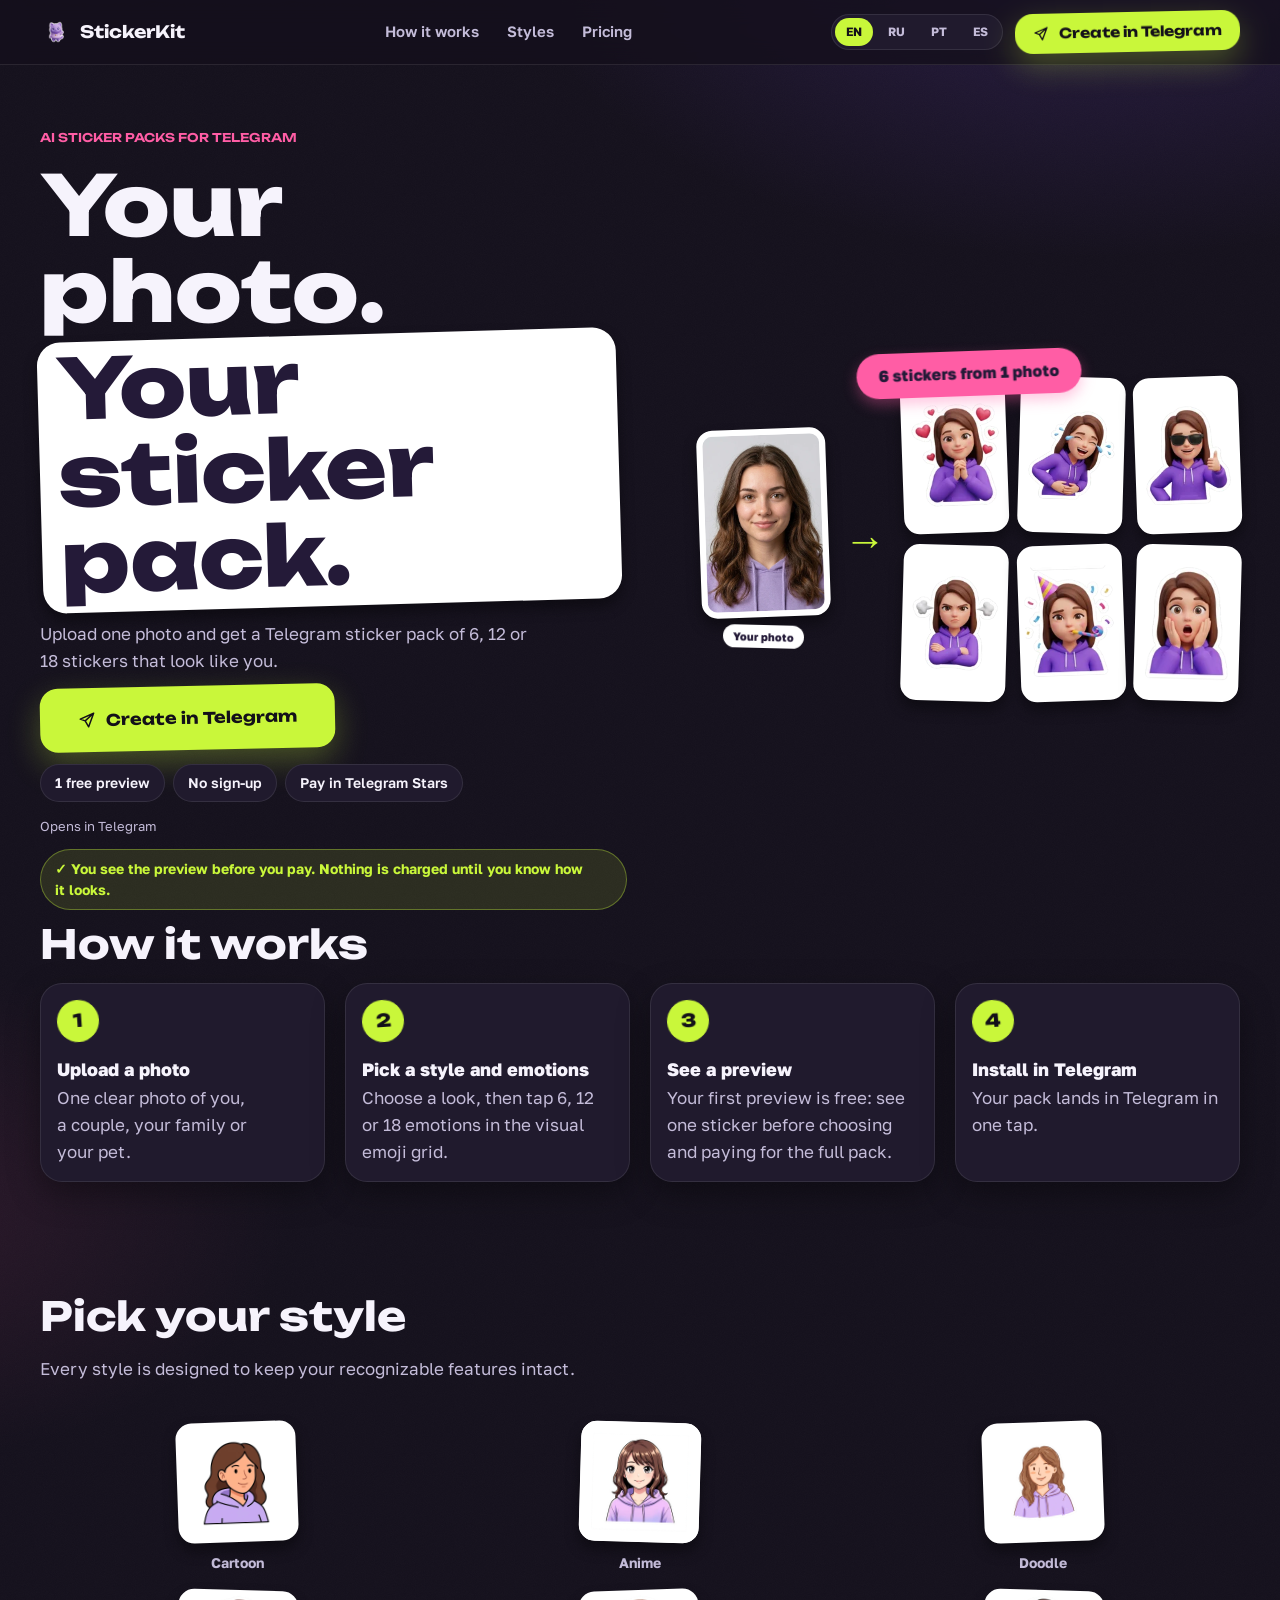
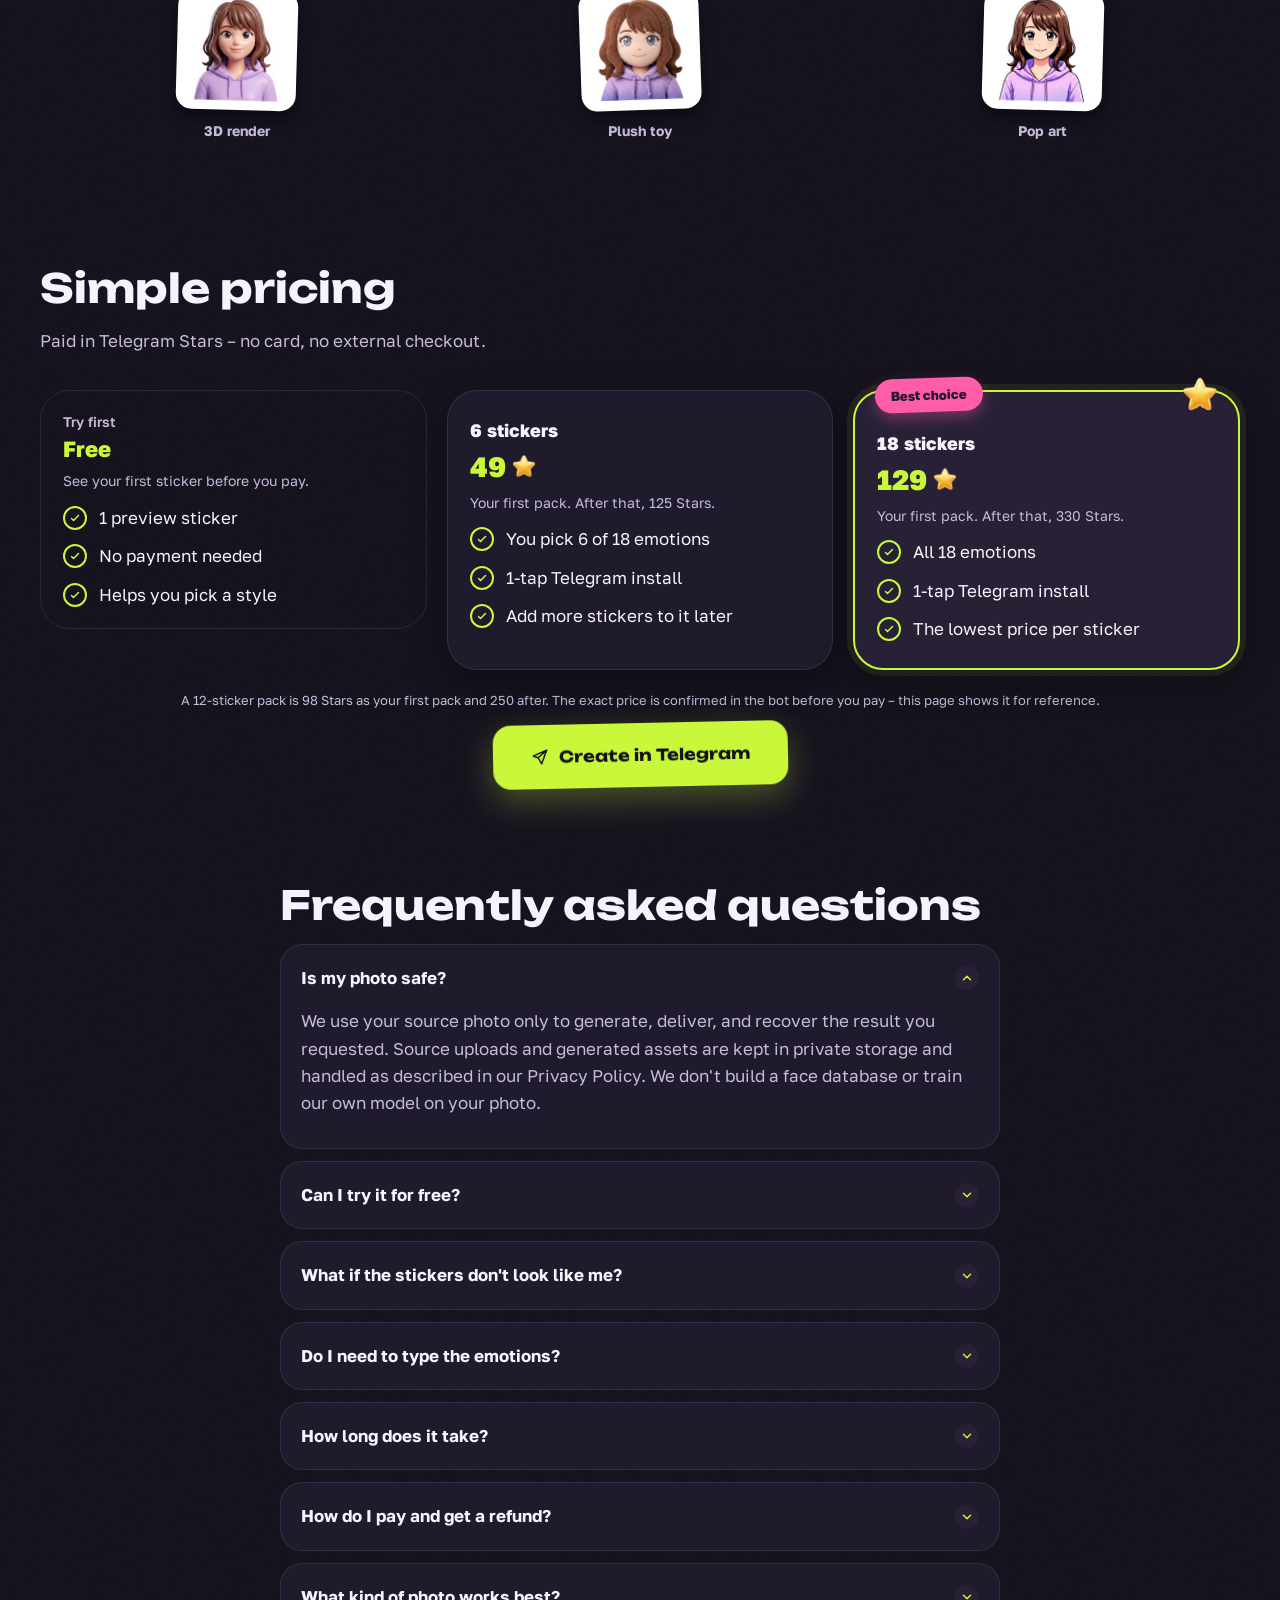
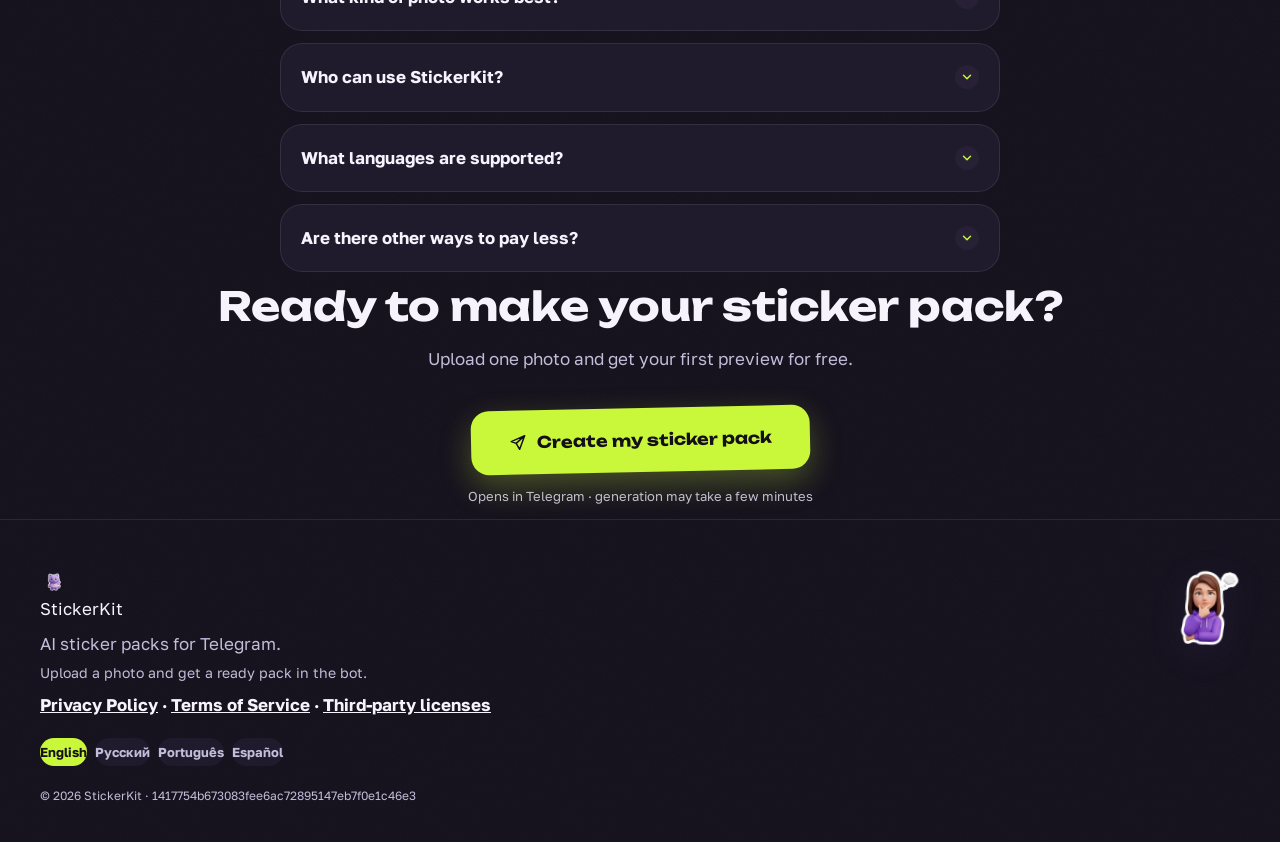
==== commit cf208a82: "deploy: stickerkitapp/stickerkit-landing@1417754b673083fee6ac72895147eb7f0e1c46e3" ====
--- a/index.html
+++ b/index.html
@@ -1 +1 @@
-<!DOCTYPE html><html lang="en"><head><meta charset="utf-8"><meta name="viewport" content="width=device-width, initial-scale=1"><title>StickerKit – turn your photo into a Telegram sticker pack</title><meta name="description" content="Upload one photo and get a personalized sticker pack that actually looks like you: solo, couple, family or pet. Installs into Telegram in one tap."><link rel="canonical" href="https://stickerkit.app/"><link rel="alternate" hreflang="en" href="https://stickerkit.app/"><link rel="alternate" hreflang="ru" href="https://stickerkit.app/ru/"><link rel="alternate" hreflang="es" href="https://stickerkit.app/es/"><link rel="alternate" hreflang="pt-BR" href="https://stickerkit.app/pt/"><link rel="alternate" hreflang="x-default" href="https://stickerkit.app/"><link rel="icon" type="image/webp" href="/assets/ui/mascot-cat.webp"><meta property="og:type" content="website"><meta property="og:site_name" content="StickerKit"><meta property="og:locale" content="en_US"><meta property="og:title" content="StickerKit – turn your photo into a Telegram sticker pack"><meta property="og:description" content="Upload one photo and get a personalized sticker pack that actually looks like you: solo, couple, family or pet. Installs into Telegram in one tap."><meta property="og:url" content="https://stickerkit.app/"><meta property="og:image" content="https://stickerkit.app/assets/ui/social-card.webp"><meta property="og:image:type" content="image/webp"><meta property="og:image:width" content="1200"><meta property="og:image:height" content="630"><meta property="og:image:alt" content="Personalized StickerKit sticker examples"><meta name="twitter:card" content="summary_large_image"><meta name="twitter:title" content="StickerKit – turn your photo into a Telegram sticker pack"><meta name="twitter:description" content="Upload one photo and get a personalized sticker pack that actually looks like you: solo, couple, family or pet. Installs into Telegram in one tap."><meta name="twitter:image" content="https://stickerkit.app/assets/ui/social-card.webp"><meta name="twitter:image:alt" content="Personalized StickerKit sticker examples"><link rel="stylesheet" href="/_astro/i18n.CnTxMMP6.css"><link rel="stylesheet" href="/_astro/StickyCta.CfdZxKbj.css"></head><body><header class="site-header" data-astro-cid-nen7h5rs><div class="container site-header__row" data-astro-cid-nen7h5rs><div class="wordmark" data-astro-cid-nen7h5rs><img src="/assets/ui/mascot-cat.webp" width="32" height="32" alt="" loading="eager" data-astro-cid-nen7h5rs>StickerKit</div><nav class="site-nav" aria-label="Main navigation" data-astro-cid-nen7h5rs><a href="#how-it-works" data-astro-cid-nen7h5rs>How it works</a><a href="#styles" data-astro-cid-nen7h5rs>Styles</a><a href="#pricing" data-astro-cid-nen7h5rs>Pricing</a></nav><div class="site-header__actions" data-astro-cid-nen7h5rs><nav class="lang-switcher-compact" aria-label="Language" data-astro-cid-nen7h5rs><a href="/" class="lang-pill-compact lang-pill-compact--active" data-astro-cid-nen7h5rs>EN</a><a href="/ru/" class="lang-pill-compact" data-astro-cid-nen7h5rs>RU</a><a href="/pt/" class="lang-pill-compact" data-astro-cid-nen7h5rs>PT</a><a href="/es/" class="lang-pill-compact" data-astro-cid-nen7h5rs>ES</a></nav><a href="https://t.me/stickerkit_bot?start=lp_header_en" target="_blank" rel="noopener" class="cta-button cta-button--compact" data-astro-cid-nen7h5rs><svg width="16" height="16" viewBox="0 0 24 24" fill="none" aria-hidden="true" data-astro-cid-nen7h5rs><path d="M21 3 3 10.5l6.5 2.5m11.5-10L14 21l-4.5-8m11.5-10L9.5 13" stroke="currentColor" stroke-width="2" stroke-linecap="round" stroke-linejoin="round" data-astro-cid-nen7h5rs></path></svg>Create in Telegram</a></div></div></header><main><section class="container hero" data-astro-cid-ge2uvauf><div class="hero__copy" data-astro-cid-ge2uvauf><p class="eyebrow reveal" style="animation-delay: 60ms;" data-astro-cid-ge2uvauf>AI sticker packs for Telegram</p><h1 class="reveal" style="animation-delay: 120ms;" data-astro-cid-ge2uvauf>Your photo.<br data-astro-cid-ge2uvauf><span class="headline-sticker" data-astro-cid-ge2uvauf>Your sticker pack.</span></h1><p class="text-muted reveal" style="animation-delay: 180ms; max-width: 46ch;" data-astro-cid-ge2uvauf>Upload one photo and get a Telegram sticker pack of 6 stickers that look like you.</p><div class="reveal" style="animation-delay: 240ms;" data-astro-cid-ge2uvauf><a href="https://t.me/stickerkit_bot?start=lp_hero_en" target="_blank" rel="noopener" class="cta-button"><svg width="18" height="18" viewBox="0 0 24 24" fill="none" aria-hidden="true"><path d="M21 3 3 10.5l6.5 2.5m11.5-10L14 21l-4.5-8m11.5-10L9.5 13" stroke="currentColor" stroke-width="2" stroke-linecap="round" stroke-linejoin="round"></path></svg>Create in Telegram</a></div><div class="trust-chips reveal" style="animation-delay: 280ms;" data-astro-cid-ge2uvauf><span class="trust-chip" data-astro-cid-ge2uvauf>1 free preview</span><span class="trust-chip" data-astro-cid-ge2uvauf>No sign-up</span><span class="trust-chip" data-astro-cid-ge2uvauf>Pay in Telegram Stars</span></div><p class="text-muted reveal" style="animation-delay: 300ms; font-size: 13px; margin-top: 4px;" data-astro-cid-ge2uvauf>Opens in Telegram</p><p class="guarantee-badge reveal" style="animation-delay: 320ms;" data-astro-cid-ge2uvauf>✓ You see the preview before you pay. Nothing is charged until you know how it looks.</p></div><div class="hero__art reveal" style="animation-delay: 160ms;" data-astro-cid-ge2uvauf><div class="proof" data-astro-cid-ge2uvauf><span class="pill-badge proof__badge" data-astro-cid-ge2uvauf>6 stickers from 1 photo</span><div class="proof__row" data-astro-cid-ge2uvauf><div class="proof__source" data-astro-cid-ge2uvauf><div class="tile-shadow proof__photo" data-astro-cid-ge2uvauf><img src="/assets/ui/source-photo.webp" width="176" height="176" alt="Source photo matching the generated stickers" loading="eager" fetchpriority="high" data-astro-cid-ge2uvauf></div><span class="proof__chip" data-astro-cid-ge2uvauf>Your photo</span></div><span class="proof__arrow" aria-hidden="true" data-astro-cid-ge2uvauf>→</span><div class="proof__grid" aria-hidden="true" data-astro-cid-ge2uvauf><div class="tile-shadow proof__sticker" data-astro-cid-ge2uvauf><img src="/assets/stickers/sticker-01.webp" width="144" height="144" alt="" loading="lazy" data-astro-cid-ge2uvauf></div><div class="tile-shadow proof__sticker" data-astro-cid-ge2uvauf><img src="/assets/stickers/sticker-02.webp" width="144" height="144" alt="" loading="lazy" data-astro-cid-ge2uvauf></div><div class="tile-shadow proof__sticker" data-astro-cid-ge2uvauf><img src="/assets/stickers/sticker-03.webp" width="144" height="144" alt="" loading="lazy" data-astro-cid-ge2uvauf></div><div class="tile-shadow proof__sticker" data-astro-cid-ge2uvauf><img src="/assets/stickers/sticker-06.webp" width="144" height="144" alt="" loading="lazy" data-astro-cid-ge2uvauf></div><div class="tile-shadow proof__sticker" data-astro-cid-ge2uvauf><img src="/assets/stickers/sticker-07.webp" width="144" height="144" alt="" loading="lazy" data-astro-cid-ge2uvauf></div><div class="tile-shadow proof__sticker" data-astro-cid-ge2uvauf><img src="/assets/stickers/sticker-10.webp" width="144" height="144" alt="" loading="lazy" data-astro-cid-ge2uvauf></div></div></div></div></div></section><section class="container" id="how-it-works" data-astro-cid-l43jfdkk><h2 data-astro-cid-l43jfdkk>How it works</h2><div class="grid-4" data-astro-cid-l43jfdkk><div class="card step-card reveal" style="animation-delay: 0ms;" data-astro-cid-l43jfdkk><div class="step-badge" data-astro-cid-l43jfdkk>1</div><h3 class="step-card__title" data-astro-cid-l43jfdkk>Upload a photo</h3><p class="text-muted step-card__desc" data-astro-cid-l43jfdkk>One clear photo of you, a couple, your family or your pet.</p></div><div class="card step-card reveal" style="animation-delay: 80ms;" data-astro-cid-l43jfdkk><div class="step-badge" data-astro-cid-l43jfdkk>2</div><h3 class="step-card__title" data-astro-cid-l43jfdkk>Pick a style and emotions</h3><p class="text-muted step-card__desc" data-astro-cid-l43jfdkk>Choose a look, then tap 6 emotions in the visual emoji grid.</p></div><div class="card step-card reveal" style="animation-delay: 160ms;" data-astro-cid-l43jfdkk><div class="step-badge" data-astro-cid-l43jfdkk>3</div><h3 class="step-card__title" data-astro-cid-l43jfdkk>See a preview</h3><p class="text-muted step-card__desc" data-astro-cid-l43jfdkk>Your first preview is free: see one sticker before choosing and paying for the full pack.</p></div><div class="card step-card reveal" style="animation-delay: 240ms;" data-astro-cid-l43jfdkk><div class="step-badge" data-astro-cid-l43jfdkk>4</div><h3 class="step-card__title" data-astro-cid-l43jfdkk>Install in Telegram</h3><p class="text-muted step-card__desc" data-astro-cid-l43jfdkk>Your pack lands in Telegram in one tap.</p></div></div></section><section class="container" id="styles" data-astro-cid-phn37o7r><h2 data-astro-cid-phn37o7r>Pick your style</h2><p class="text-muted section-lede" data-astro-cid-phn37o7r>Every style is designed to keep your recognizable features intact.</p><div class="style-grid" tabindex="0" aria-label="Pick your style" data-astro-cid-phn37o7r><figure class="style-tile" data-astro-cid-phn37o7r><span class="style-tile__frame" data-astro-cid-phn37o7r><img src="/assets/styles/style-cartoon.webp" width="120" height="120" alt="Cartoon" loading="lazy" data-astro-cid-phn37o7r></span><figcaption data-astro-cid-phn37o7r>Cartoon</figcaption></figure><figure class="style-tile" data-astro-cid-phn37o7r><span class="style-tile__frame" data-astro-cid-phn37o7r><img src="/assets/styles/style-anime.webp" width="120" height="120" alt="Anime" loading="lazy" data-astro-cid-phn37o7r></span><figcaption data-astro-cid-phn37o7r>Anime</figcaption></figure><figure class="style-tile" data-astro-cid-phn37o7r><span class="style-tile__frame" data-astro-cid-phn37o7r><img src="/assets/styles/style-doodle.webp" width="120" height="120" alt="Doodle" loading="lazy" data-astro-cid-phn37o7r></span><figcaption data-astro-cid-phn37o7r>Doodle</figcaption></figure><figure class="style-tile" data-astro-cid-phn37o7r><span class="style-tile__frame" data-astro-cid-phn37o7r><img src="/assets/styles/style-render3d.webp" width="120" height="120" alt="3D render" loading="lazy" data-astro-cid-phn37o7r></span><figcaption data-astro-cid-phn37o7r>3D render</figcaption></figure><figure class="style-tile" data-astro-cid-phn37o7r><span class="style-tile__frame" data-astro-cid-phn37o7r><img src="/assets/styles/style-plush.webp" width="120" height="120" alt="Plush toy" loading="lazy" data-astro-cid-phn37o7r></span><figcaption data-astro-cid-phn37o7r>Plush toy</figcaption></figure><figure class="style-tile" data-astro-cid-phn37o7r><span class="style-tile__frame" data-astro-cid-phn37o7r><img src="/assets/styles/style-popart.webp" width="120" height="120" alt="Pop art" loading="lazy" data-astro-cid-phn37o7r></span><figcaption data-astro-cid-phn37o7r>Pop art</figcaption></figure></div></section><section class="container" id="pricing" data-astro-cid-htruwgye><h2 data-astro-cid-htruwgye>Simple pricing</h2><p class="text-muted section-lede" data-astro-cid-htruwgye>Paid in Telegram Stars – no card, no external checkout.</p><div class="grid-3" data-astro-cid-htruwgye><div class="plan-card reveal plan-card--try" style="animation-delay: 0ms;" data-astro-cid-htruwgye><p style="font-family: var(--font-body); font-weight: 600; font-size: 14px; margin: 0 0 0; color: var(--text-muted);" data-astro-cid-htruwgye>Try first</p><p class="plan-price" style="font-size: 22px; font-weight: 800; color: var(--acid); margin-bottom: 4px;" data-astro-cid-htruwgye>Free</p><p class="text-muted" style="font-size: 14px;" data-astro-cid-htruwgye>See your first sticker before you pay.</p><ul class="check-list" data-astro-cid-htruwgye><li data-astro-cid-htruwgye><span class="check-icon" aria-hidden="true" data-astro-cid-htruwgye><svg width="12" height="12" viewBox="0 0 24 24" fill="none" data-astro-cid-htruwgye><path d="M5 13l4 4L19 7" stroke="currentColor" stroke-width="3" stroke-linecap="round" stroke-linejoin="round" data-astro-cid-htruwgye></path></svg></span><span data-astro-cid-htruwgye>1 preview sticker</span></li><li data-astro-cid-htruwgye><span class="check-icon" aria-hidden="true" data-astro-cid-htruwgye><svg width="12" height="12" viewBox="0 0 24 24" fill="none" data-astro-cid-htruwgye><path d="M5 13l4 4L19 7" stroke="currentColor" stroke-width="3" stroke-linecap="round" stroke-linejoin="round" data-astro-cid-htruwgye></path></svg></span><span data-astro-cid-htruwgye>No payment needed</span></li><li data-astro-cid-htruwgye><span class="check-icon" aria-hidden="true" data-astro-cid-htruwgye><svg width="12" height="12" viewBox="0 0 24 24" fill="none" data-astro-cid-htruwgye><path d="M5 13l4 4L19 7" stroke="currentColor" stroke-width="3" stroke-linecap="round" stroke-linejoin="round" data-astro-cid-htruwgye></path></svg></span><span data-astro-cid-htruwgye>Helps you pick a style</span></li></ul></div><div class="plan-card reveal plan-card--featured" style="animation-delay: 90ms;" data-astro-cid-htruwgye><img src="/assets/ui/star.webp" width="36" height="36" alt="" class="plan-card__badge" loading="lazy" data-astro-cid-htruwgye><span class="pill-badge" style="position: absolute; top: -14px; left: 20px;" data-astro-cid-htruwgye>Best choice</span><p style="font-family: var(--font-body); font-weight: 800; font-size: 18px; margin: 12px 0 0; color: var(--text);" data-astro-cid-htruwgye>Sticker pack</p><p class="plan-price" style="font-size: 28px; font-weight: 800; color: var(--acid); margin-bottom: 4px;" data-astro-cid-htruwgye>125<img src="/assets/ui/star.webp" width="24" height="24" alt="Stars" class="plan-price__star" loading="lazy" data-astro-cid-htruwgye></p><p class="text-muted" style="font-size: 14px;" data-astro-cid-htruwgye>For a quick personal pack.</p><ul class="check-list" data-astro-cid-htruwgye><li data-astro-cid-htruwgye><span class="check-icon" aria-hidden="true" data-astro-cid-htruwgye><svg width="12" height="12" viewBox="0 0 24 24" fill="none" data-astro-cid-htruwgye><path d="M5 13l4 4L19 7" stroke="currentColor" stroke-width="3" stroke-linecap="round" stroke-linejoin="round" data-astro-cid-htruwgye></path></svg></span><span data-astro-cid-htruwgye>6 stickers</span></li><li data-astro-cid-htruwgye><span class="check-icon" aria-hidden="true" data-astro-cid-htruwgye><svg width="12" height="12" viewBox="0 0 24 24" fill="none" data-astro-cid-htruwgye><path d="M5 13l4 4L19 7" stroke="currentColor" stroke-width="3" stroke-linecap="round" stroke-linejoin="round" data-astro-cid-htruwgye></path></svg></span><span data-astro-cid-htruwgye>1-tap Telegram install</span></li><li data-astro-cid-htruwgye><span class="check-icon" aria-hidden="true" data-astro-cid-htruwgye><svg width="12" height="12" viewBox="0 0 24 24" fill="none" data-astro-cid-htruwgye><path d="M5 13l4 4L19 7" stroke="currentColor" stroke-width="3" stroke-linecap="round" stroke-linejoin="round" data-astro-cid-htruwgye></path></svg></span><span data-astro-cid-htruwgye>You pick 6 emotions yourself</span></li></ul></div></div><p class="text-muted" style="font-size: 13px; margin-top: 20px; text-align: center;" data-astro-cid-htruwgye>Exact price is confirmed in the bot before you pay – this page shows it for reference.</p><div style="display: flex; justify-content: center; margin-top: 8px;" data-astro-cid-htruwgye><a href="https://t.me/stickerkit_bot?start=lp_pricing_en" target="_blank" rel="noopener" class="cta-button"><svg width="18" height="18" viewBox="0 0 24 24" fill="none" aria-hidden="true"><path d="M21 3 3 10.5l6.5 2.5m11.5-10L14 21l-4.5-8m11.5-10L9.5 13" stroke="currentColor" stroke-width="2" stroke-linecap="round" stroke-linejoin="round"></path></svg>Create in Telegram</a></div></section><section class="container" id="faq"><div class="prose"><h2>Frequently asked questions</h2><details class="faq-item reveal" style="animation-delay: 0ms;" open><summary>Is my photo safe?</summary><p class="text-muted">We use your source photo only to generate, deliver, and recover the result you requested. Source uploads and generated assets are kept in private storage and handled as described in our Privacy Policy. We don&#39;t build a face database or train our own model on your photo.</p></details><details class="faq-item reveal" style="animation-delay: 40ms;"><summary>Can I try it for free?</summary><p class="text-muted">Yes: the first preview sticker is free. Upload a photo, pick a style, and see the result before you pay.</p></details><details class="faq-item reveal" style="animation-delay: 80ms;"><summary>What if the stickers don&#39;t look like me?</summary><p class="text-muted">You always see the preview first, and nothing is charged until you&#39;re happy with it. If the likeness isn&#39;t there, simply don&#39;t buy the pack. If something went wrong with a pack you already paid for, write to support with /paysupport in the bot and we&#39;ll take a look.</p></details><details class="faq-item reveal" style="animation-delay: 120ms;"><summary>Do I need to type the emotions?</summary><p class="text-muted">No. In the Mini App, tap exactly 6 options in the visual emoji grid: there are 12 to choose from, and the 6 you pick become your 6 stickers.</p></details><details class="faq-item reveal" style="animation-delay: 160ms;"><summary>How long does it take?</summary><p class="text-muted">Usually a few minutes from photo to finished pack; a busy queue can make it longer.</p></details><details class="faq-item reveal" style="animation-delay: 200ms;"><summary>How do I pay and get a refund?</summary><p class="text-muted">Payment is handled through Telegram Stars inside the bot. If anything goes wrong with a payment, send /paysupport in the bot and we&#39;ll review it. Statutory rights still apply.</p></details><details class="faq-item reveal" style="animation-delay: 240ms;"><summary>What kind of photo works best?</summary><p class="text-muted">For people, use a clear, well-lit photo without heavy filters, dark sunglasses, or covered faces; for a couple or family, keep every face visible. For a pet, make sure its face and defining features are clear and unobstructed.</p></details><details class="faq-item reveal" style="animation-delay: 280ms;"><summary>Who can use StickerKit?</summary><p class="text-muted">StickerKit is for users aged 18 or older. Using it means you accept the Terms of Service and the Privacy Policy. We don&#39;t ask for a birth date or ID.</p></details><details class="faq-item reveal" style="animation-delay: 320ms;"><summary>What languages are supported?</summary><p class="text-muted">This site is available in English, Russian, Spanish, and Brazilian Portuguese. The bot and the Mini App are in English and Russian.</p></details></div></section><section class="container final-cta" data-astro-cid-blvy5prr><h2 data-astro-cid-blvy5prr>Ready to make your sticker pack?</h2><p class="text-muted section-lede" style="margin-left: auto; margin-right: auto;" data-astro-cid-blvy5prr>Upload one photo and get your first preview for free.</p><a href="https://t.me/stickerkit_bot?start=lp_final_en" target="_blank" rel="noopener" class="cta-button"><svg width="18" height="18" viewBox="0 0 24 24" fill="none" aria-hidden="true"><path d="M21 3 3 10.5l6.5 2.5m11.5-10L14 21l-4.5-8m11.5-10L9.5 13" stroke="currentColor" stroke-width="2" stroke-linecap="round" stroke-linejoin="round"></path></svg>Create my sticker pack</a><p class="text-muted" style="font-size: 13px; margin-top: 14px;" data-astro-cid-blvy5prr>Opens in Telegram · generation may take a few minutes</p></section></main><footer class="site-footer" data-astro-cid-jo6i4kqk><div class="container site-footer__row" data-astro-cid-jo6i4kqk><div class="site-footer__brand" data-astro-cid-jo6i4kqk><div class="wordmark" data-astro-cid-jo6i4kqk><img src="/assets/ui/mascot-cat.webp" width="28" height="28" alt="" loading="lazy" data-astro-cid-jo6i4kqk>StickerKit</div><p class="text-muted" style="margin: 8px 0 4px;" data-astro-cid-jo6i4kqk>AI sticker packs for Telegram.</p><p class="text-muted" style="margin: 0 0 4px; font-size: 14px;" data-astro-cid-jo6i4kqk>Upload a photo and get a ready pack in the bot.</p></div><img src="/assets/stickers/sticker-04.webp" width="61" height="80" alt="" loading="lazy" class="site-footer__sticker" data-astro-cid-jo6i4kqk></div><div class="container" data-astro-cid-jo6i4kqk><p style="font-weight: 700;" data-astro-cid-jo6i4kqk><a href="/privacy" data-astro-cid-jo6i4kqk>Privacy Policy</a> · <a href="/terms" data-astro-cid-jo6i4kqk>Terms of Service</a> · <a href="/third-party-font-licenses.txt" data-astro-cid-jo6i4kqk>Third-party licenses</a></p><nav aria-label="Language" class="lang-switcher" data-astro-cid-jo6i4kqk><a href="/" class="lang-pill lang-pill--active" data-astro-cid-jo6i4kqk>English</a><a href="/ru/" class="lang-pill" data-astro-cid-jo6i4kqk>Русский</a><a href="/pt/" class="lang-pill" data-astro-cid-jo6i4kqk>Português</a><a href="/es/" class="lang-pill" data-astro-cid-jo6i4kqk>Español</a></nav><p class="text-muted" style="font-size: 12px; margin-top: 20px;" data-astro-cid-jo6i4kqk>© 2026 StickerKit · <span title="build" data-astro-cid-jo6i4kqk>f2b8710f82263131e70fd887aeb62f8e5b2bf5df</span></p></div></footer><div class="sticky-cta"><a href="https://t.me/stickerkit_bot?start=lp_sticky_en" target="_blank" rel="noopener" class="cta-button cta-button--block"><svg width="18" height="18" viewBox="0 0 24 24" fill="none" aria-hidden="true"><path d="M21 3 3 10.5l6.5 2.5m11.5-10L14 21l-4.5-8m11.5-10L9.5 13" stroke="currentColor" stroke-width="2" stroke-linecap="round" stroke-linejoin="round"></path></svg>Create in Telegram</a></div></body></html>+<!DOCTYPE html><html lang="en"><head><meta charset="utf-8"><meta name="viewport" content="width=device-width, initial-scale=1"><title>StickerKit – turn your photo into a Telegram sticker pack</title><meta name="description" content="Upload one photo and get a personalized sticker pack that actually looks like you: solo, couple, family or pet. Installs into Telegram in one tap."><link rel="canonical" href="https://stickerkit.app/"><link rel="alternate" hreflang="en" href="https://stickerkit.app/"><link rel="alternate" hreflang="ru" href="https://stickerkit.app/ru/"><link rel="alternate" hreflang="es" href="https://stickerkit.app/es/"><link rel="alternate" hreflang="pt-BR" href="https://stickerkit.app/pt/"><link rel="alternate" hreflang="x-default" href="https://stickerkit.app/"><link rel="icon" type="image/webp" href="/assets/ui/mascot-cat.webp"><meta property="og:type" content="website"><meta property="og:site_name" content="StickerKit"><meta property="og:locale" content="en_US"><meta property="og:title" content="StickerKit – turn your photo into a Telegram sticker pack"><meta property="og:description" content="Upload one photo and get a personalized sticker pack that actually looks like you: solo, couple, family or pet. Installs into Telegram in one tap."><meta property="og:url" content="https://stickerkit.app/"><meta property="og:image" content="https://stickerkit.app/assets/ui/social-card.webp"><meta property="og:image:type" content="image/webp"><meta property="og:image:width" content="1200"><meta property="og:image:height" content="630"><meta property="og:image:alt" content="Personalized StickerKit sticker examples"><meta name="twitter:card" content="summary_large_image"><meta name="twitter:title" content="StickerKit – turn your photo into a Telegram sticker pack"><meta name="twitter:description" content="Upload one photo and get a personalized sticker pack that actually looks like you: solo, couple, family or pet. Installs into Telegram in one tap."><meta name="twitter:image" content="https://stickerkit.app/assets/ui/social-card.webp"><meta name="twitter:image:alt" content="Personalized StickerKit sticker examples"><link rel="stylesheet" href="/_astro/i18n.CnTxMMP6.css"><link rel="stylesheet" href="/_astro/StickyCta.CfdZxKbj.css"></head><body><header class="site-header" data-astro-cid-nen7h5rs><div class="container site-header__row" data-astro-cid-nen7h5rs><div class="wordmark" data-astro-cid-nen7h5rs><img src="/assets/ui/mascot-cat.webp" width="32" height="32" alt="" loading="eager" data-astro-cid-nen7h5rs>StickerKit</div><nav class="site-nav" aria-label="Main navigation" data-astro-cid-nen7h5rs><a href="#how-it-works" data-astro-cid-nen7h5rs>How it works</a><a href="#styles" data-astro-cid-nen7h5rs>Styles</a><a href="#pricing" data-astro-cid-nen7h5rs>Pricing</a></nav><div class="site-header__actions" data-astro-cid-nen7h5rs><nav class="lang-switcher-compact" aria-label="Language" data-astro-cid-nen7h5rs><a href="/" class="lang-pill-compact lang-pill-compact--active" data-astro-cid-nen7h5rs>EN</a><a href="/ru/" class="lang-pill-compact" data-astro-cid-nen7h5rs>RU</a><a href="/pt/" class="lang-pill-compact" data-astro-cid-nen7h5rs>PT</a><a href="/es/" class="lang-pill-compact" data-astro-cid-nen7h5rs>ES</a></nav><a href="https://t.me/stickerkit_bot?start=lp_header_en" target="_blank" rel="noopener" class="cta-button cta-button--compact" data-astro-cid-nen7h5rs><svg width="16" height="16" viewBox="0 0 24 24" fill="none" aria-hidden="true" data-astro-cid-nen7h5rs><path d="M21 3 3 10.5l6.5 2.5m11.5-10L14 21l-4.5-8m11.5-10L9.5 13" stroke="currentColor" stroke-width="2" stroke-linecap="round" stroke-linejoin="round" data-astro-cid-nen7h5rs></path></svg>Create in Telegram</a></div></div></header><main><section class="container hero" data-astro-cid-ge2uvauf><div class="hero__copy" data-astro-cid-ge2uvauf><p class="eyebrow reveal" style="animation-delay: 60ms;" data-astro-cid-ge2uvauf>AI sticker packs for Telegram</p><h1 class="reveal" style="animation-delay: 120ms;" data-astro-cid-ge2uvauf>Your photo.<br data-astro-cid-ge2uvauf><span class="headline-sticker" data-astro-cid-ge2uvauf>Your sticker pack.</span></h1><p class="text-muted reveal" style="animation-delay: 180ms; max-width: 46ch;" data-astro-cid-ge2uvauf>Upload one photo and get a Telegram sticker pack of 6, 12 or 18 stickers that look like you.</p><div class="reveal" style="animation-delay: 240ms;" data-astro-cid-ge2uvauf><a href="https://t.me/stickerkit_bot?start=lp_hero_en" target="_blank" rel="noopener" class="cta-button"><svg width="18" height="18" viewBox="0 0 24 24" fill="none" aria-hidden="true"><path d="M21 3 3 10.5l6.5 2.5m11.5-10L14 21l-4.5-8m11.5-10L9.5 13" stroke="currentColor" stroke-width="2" stroke-linecap="round" stroke-linejoin="round"></path></svg>Create in Telegram</a></div><div class="trust-chips reveal" style="animation-delay: 280ms;" data-astro-cid-ge2uvauf><span class="trust-chip" data-astro-cid-ge2uvauf>1 free preview</span><span class="trust-chip" data-astro-cid-ge2uvauf>No sign-up</span><span class="trust-chip" data-astro-cid-ge2uvauf>Pay in Telegram Stars</span></div><p class="text-muted reveal" style="animation-delay: 300ms; font-size: 13px; margin-top: 4px;" data-astro-cid-ge2uvauf>Opens in Telegram</p><p class="guarantee-badge reveal" style="animation-delay: 320ms;" data-astro-cid-ge2uvauf>✓ You see the preview before you pay. Nothing is charged until you know how it looks.</p></div><div class="hero__art reveal" style="animation-delay: 160ms;" data-astro-cid-ge2uvauf><div class="proof" data-astro-cid-ge2uvauf><span class="pill-badge proof__badge" data-astro-cid-ge2uvauf>6 stickers from 1 photo</span><div class="proof__row" data-astro-cid-ge2uvauf><div class="proof__source" data-astro-cid-ge2uvauf><div class="tile-shadow proof__photo" data-astro-cid-ge2uvauf><img src="/assets/ui/source-photo.webp" width="176" height="176" alt="Source photo matching the generated stickers" loading="eager" fetchpriority="high" data-astro-cid-ge2uvauf></div><span class="proof__chip" data-astro-cid-ge2uvauf>Your photo</span></div><span class="proof__arrow" aria-hidden="true" data-astro-cid-ge2uvauf>→</span><div class="proof__grid" aria-hidden="true" data-astro-cid-ge2uvauf><div class="tile-shadow proof__sticker" data-astro-cid-ge2uvauf><img src="/assets/stickers/sticker-01.webp" width="144" height="144" alt="" loading="lazy" data-astro-cid-ge2uvauf></div><div class="tile-shadow proof__sticker" data-astro-cid-ge2uvauf><img src="/assets/stickers/sticker-02.webp" width="144" height="144" alt="" loading="lazy" data-astro-cid-ge2uvauf></div><div class="tile-shadow proof__sticker" data-astro-cid-ge2uvauf><img src="/assets/stickers/sticker-03.webp" width="144" height="144" alt="" loading="lazy" data-astro-cid-ge2uvauf></div><div class="tile-shadow proof__sticker" data-astro-cid-ge2uvauf><img src="/assets/stickers/sticker-06.webp" width="144" height="144" alt="" loading="lazy" data-astro-cid-ge2uvauf></div><div class="tile-shadow proof__sticker" data-astro-cid-ge2uvauf><img src="/assets/stickers/sticker-07.webp" width="144" height="144" alt="" loading="lazy" data-astro-cid-ge2uvauf></div><div class="tile-shadow proof__sticker" data-astro-cid-ge2uvauf><img src="/assets/stickers/sticker-10.webp" width="144" height="144" alt="" loading="lazy" data-astro-cid-ge2uvauf></div></div></div></div></div></section><section class="container" id="how-it-works" data-astro-cid-l43jfdkk><h2 data-astro-cid-l43jfdkk>How it works</h2><div class="grid-4" data-astro-cid-l43jfdkk><div class="card step-card reveal" style="animation-delay: 0ms;" data-astro-cid-l43jfdkk><div class="step-badge" data-astro-cid-l43jfdkk>1</div><h3 class="step-card__title" data-astro-cid-l43jfdkk>Upload a photo</h3><p class="text-muted step-card__desc" data-astro-cid-l43jfdkk>One clear photo of you, a couple, your family or your pet.</p></div><div class="card step-card reveal" style="animation-delay: 80ms;" data-astro-cid-l43jfdkk><div class="step-badge" data-astro-cid-l43jfdkk>2</div><h3 class="step-card__title" data-astro-cid-l43jfdkk>Pick a style and emotions</h3><p class="text-muted step-card__desc" data-astro-cid-l43jfdkk>Choose a look, then tap 6, 12 or 18 emotions in the visual emoji grid.</p></div><div class="card step-card reveal" style="animation-delay: 160ms;" data-astro-cid-l43jfdkk><div class="step-badge" data-astro-cid-l43jfdkk>3</div><h3 class="step-card__title" data-astro-cid-l43jfdkk>See a preview</h3><p class="text-muted step-card__desc" data-astro-cid-l43jfdkk>Your first preview is free: see one sticker before choosing and paying for the full pack.</p></div><div class="card step-card reveal" style="animation-delay: 240ms;" data-astro-cid-l43jfdkk><div class="step-badge" data-astro-cid-l43jfdkk>4</div><h3 class="step-card__title" data-astro-cid-l43jfdkk>Install in Telegram</h3><p class="text-muted step-card__desc" data-astro-cid-l43jfdkk>Your pack lands in Telegram in one tap.</p></div></div></section><section class="container" id="styles" data-astro-cid-phn37o7r><h2 data-astro-cid-phn37o7r>Pick your style</h2><p class="text-muted section-lede" data-astro-cid-phn37o7r>Every style is designed to keep your recognizable features intact.</p><div class="style-grid" tabindex="0" aria-label="Pick your style" data-astro-cid-phn37o7r><figure class="style-tile" data-astro-cid-phn37o7r><span class="style-tile__frame" data-astro-cid-phn37o7r><img src="/assets/styles/style-cartoon.webp" width="120" height="120" alt="Cartoon" loading="lazy" data-astro-cid-phn37o7r></span><figcaption data-astro-cid-phn37o7r>Cartoon</figcaption></figure><figure class="style-tile" data-astro-cid-phn37o7r><span class="style-tile__frame" data-astro-cid-phn37o7r><img src="/assets/styles/style-anime.webp" width="120" height="120" alt="Anime" loading="lazy" data-astro-cid-phn37o7r></span><figcaption data-astro-cid-phn37o7r>Anime</figcaption></figure><figure class="style-tile" data-astro-cid-phn37o7r><span class="style-tile__frame" data-astro-cid-phn37o7r><img src="/assets/styles/style-doodle.webp" width="120" height="120" alt="Doodle" loading="lazy" data-astro-cid-phn37o7r></span><figcaption data-astro-cid-phn37o7r>Doodle</figcaption></figure><figure class="style-tile" data-astro-cid-phn37o7r><span class="style-tile__frame" data-astro-cid-phn37o7r><img src="/assets/styles/style-render3d.webp" width="120" height="120" alt="3D render" loading="lazy" data-astro-cid-phn37o7r></span><figcaption data-astro-cid-phn37o7r>3D render</figcaption></figure><figure class="style-tile" data-astro-cid-phn37o7r><span class="style-tile__frame" data-astro-cid-phn37o7r><img src="/assets/styles/style-plush.webp" width="120" height="120" alt="Plush toy" loading="lazy" data-astro-cid-phn37o7r></span><figcaption data-astro-cid-phn37o7r>Plush toy</figcaption></figure><figure class="style-tile" data-astro-cid-phn37o7r><span class="style-tile__frame" data-astro-cid-phn37o7r><img src="/assets/styles/style-popart.webp" width="120" height="120" alt="Pop art" loading="lazy" data-astro-cid-phn37o7r></span><figcaption data-astro-cid-phn37o7r>Pop art</figcaption></figure></div></section><section class="container" id="pricing" data-astro-cid-htruwgye><h2 data-astro-cid-htruwgye>Simple pricing</h2><p class="text-muted section-lede" data-astro-cid-htruwgye>Paid in Telegram Stars – no card, no external checkout.</p><div class="grid-3" data-astro-cid-htruwgye><div class="plan-card reveal plan-card--try" style="animation-delay: 0ms;" data-astro-cid-htruwgye><p style="font-family: var(--font-body); font-weight: 600; font-size: 14px; margin: 0 0 0; color: var(--text-muted);" data-astro-cid-htruwgye>Try first</p><p class="plan-price" style="font-size: 22px; font-weight: 800; color: var(--acid); margin-bottom: 4px;" data-astro-cid-htruwgye>Free</p><p class="text-muted" style="font-size: 14px;" data-astro-cid-htruwgye>See your first sticker before you pay.</p><ul class="check-list" data-astro-cid-htruwgye><li data-astro-cid-htruwgye><span class="check-icon" aria-hidden="true" data-astro-cid-htruwgye><svg width="12" height="12" viewBox="0 0 24 24" fill="none" data-astro-cid-htruwgye><path d="M5 13l4 4L19 7" stroke="currentColor" stroke-width="3" stroke-linecap="round" stroke-linejoin="round" data-astro-cid-htruwgye></path></svg></span><span data-astro-cid-htruwgye>1 preview sticker</span></li><li data-astro-cid-htruwgye><span class="check-icon" aria-hidden="true" data-astro-cid-htruwgye><svg width="12" height="12" viewBox="0 0 24 24" fill="none" data-astro-cid-htruwgye><path d="M5 13l4 4L19 7" stroke="currentColor" stroke-width="3" stroke-linecap="round" stroke-linejoin="round" data-astro-cid-htruwgye></path></svg></span><span data-astro-cid-htruwgye>No payment needed</span></li><li data-astro-cid-htruwgye><span class="check-icon" aria-hidden="true" data-astro-cid-htruwgye><svg width="12" height="12" viewBox="0 0 24 24" fill="none" data-astro-cid-htruwgye><path d="M5 13l4 4L19 7" stroke="currentColor" stroke-width="3" stroke-linecap="round" stroke-linejoin="round" data-astro-cid-htruwgye></path></svg></span><span data-astro-cid-htruwgye>Helps you pick a style</span></li></ul></div><div class="plan-card reveal" style="animation-delay: 90ms;" data-astro-cid-htruwgye><p style="font-family: var(--font-body); font-weight: 800; font-size: 18px; margin: 0 0 0; color: var(--text);" data-astro-cid-htruwgye>6 stickers</p><p class="plan-price" style="font-size: 28px; font-weight: 800; color: var(--acid); margin-bottom: 4px;" data-astro-cid-htruwgye>49<img src="/assets/ui/star.webp" width="24" height="24" alt="Stars" class="plan-price__star" loading="lazy" data-astro-cid-htruwgye></p><p class="text-muted" style="font-size: 14px;" data-astro-cid-htruwgye>Your first pack. After that, 125 Stars.</p><ul class="check-list" data-astro-cid-htruwgye><li data-astro-cid-htruwgye><span class="check-icon" aria-hidden="true" data-astro-cid-htruwgye><svg width="12" height="12" viewBox="0 0 24 24" fill="none" data-astro-cid-htruwgye><path d="M5 13l4 4L19 7" stroke="currentColor" stroke-width="3" stroke-linecap="round" stroke-linejoin="round" data-astro-cid-htruwgye></path></svg></span><span data-astro-cid-htruwgye>You pick 6 of 18 emotions</span></li><li data-astro-cid-htruwgye><span class="check-icon" aria-hidden="true" data-astro-cid-htruwgye><svg width="12" height="12" viewBox="0 0 24 24" fill="none" data-astro-cid-htruwgye><path d="M5 13l4 4L19 7" stroke="currentColor" stroke-width="3" stroke-linecap="round" stroke-linejoin="round" data-astro-cid-htruwgye></path></svg></span><span data-astro-cid-htruwgye>1-tap Telegram install</span></li><li data-astro-cid-htruwgye><span class="check-icon" aria-hidden="true" data-astro-cid-htruwgye><svg width="12" height="12" viewBox="0 0 24 24" fill="none" data-astro-cid-htruwgye><path d="M5 13l4 4L19 7" stroke="currentColor" stroke-width="3" stroke-linecap="round" stroke-linejoin="round" data-astro-cid-htruwgye></path></svg></span><span data-astro-cid-htruwgye>Add more stickers to it later</span></li></ul></div><div class="plan-card reveal plan-card--featured" style="animation-delay: 180ms;" data-astro-cid-htruwgye><img src="/assets/ui/star.webp" width="36" height="36" alt="" class="plan-card__badge" loading="lazy" data-astro-cid-htruwgye><span class="pill-badge" style="position: absolute; top: -14px; left: 20px;" data-astro-cid-htruwgye>Best choice</span><p style="font-family: var(--font-body); font-weight: 800; font-size: 18px; margin: 12px 0 0; color: var(--text);" data-astro-cid-htruwgye>18 stickers</p><p class="plan-price" style="font-size: 28px; font-weight: 800; color: var(--acid); margin-bottom: 4px;" data-astro-cid-htruwgye>129<img src="/assets/ui/star.webp" width="24" height="24" alt="Stars" class="plan-price__star" loading="lazy" data-astro-cid-htruwgye></p><p class="text-muted" style="font-size: 14px;" data-astro-cid-htruwgye>Your first pack. After that, 330 Stars.</p><ul class="check-list" data-astro-cid-htruwgye><li data-astro-cid-htruwgye><span class="check-icon" aria-hidden="true" data-astro-cid-htruwgye><svg width="12" height="12" viewBox="0 0 24 24" fill="none" data-astro-cid-htruwgye><path d="M5 13l4 4L19 7" stroke="currentColor" stroke-width="3" stroke-linecap="round" stroke-linejoin="round" data-astro-cid-htruwgye></path></svg></span><span data-astro-cid-htruwgye>All 18 emotions</span></li><li data-astro-cid-htruwgye><span class="check-icon" aria-hidden="true" data-astro-cid-htruwgye><svg width="12" height="12" viewBox="0 0 24 24" fill="none" data-astro-cid-htruwgye><path d="M5 13l4 4L19 7" stroke="currentColor" stroke-width="3" stroke-linecap="round" stroke-linejoin="round" data-astro-cid-htruwgye></path></svg></span><span data-astro-cid-htruwgye>1-tap Telegram install</span></li><li data-astro-cid-htruwgye><span class="check-icon" aria-hidden="true" data-astro-cid-htruwgye><svg width="12" height="12" viewBox="0 0 24 24" fill="none" data-astro-cid-htruwgye><path d="M5 13l4 4L19 7" stroke="currentColor" stroke-width="3" stroke-linecap="round" stroke-linejoin="round" data-astro-cid-htruwgye></path></svg></span><span data-astro-cid-htruwgye>The lowest price per sticker</span></li></ul></div></div><p class="text-muted" style="font-size: 13px; margin-top: 20px; text-align: center;" data-astro-cid-htruwgye>A 12-sticker pack is 98 Stars as your first pack and 250 after. The exact price is confirmed in the bot before you pay – this page shows it for reference.</p><div style="display: flex; justify-content: center; margin-top: 8px;" data-astro-cid-htruwgye><a href="https://t.me/stickerkit_bot?start=lp_pricing_en" target="_blank" rel="noopener" class="cta-button"><svg width="18" height="18" viewBox="0 0 24 24" fill="none" aria-hidden="true"><path d="M21 3 3 10.5l6.5 2.5m11.5-10L14 21l-4.5-8m11.5-10L9.5 13" stroke="currentColor" stroke-width="2" stroke-linecap="round" stroke-linejoin="round"></path></svg>Create in Telegram</a></div></section><section class="container" id="faq"><div class="prose"><h2>Frequently asked questions</h2><details class="faq-item reveal" style="animation-delay: 0ms;" open><summary>Is my photo safe?</summary><p class="text-muted">We use your source photo only to generate, deliver, and recover the result you requested. Source uploads and generated assets are kept in private storage and handled as described in our Privacy Policy. We don&#39;t build a face database or train our own model on your photo.</p></details><details class="faq-item reveal" style="animation-delay: 40ms;"><summary>Can I try it for free?</summary><p class="text-muted">Yes: the first preview sticker is free. Upload a photo, pick a style, and see the result before you pay.</p></details><details class="faq-item reveal" style="animation-delay: 80ms;"><summary>What if the stickers don&#39;t look like me?</summary><p class="text-muted">You always see the preview first, and nothing is charged until you&#39;re happy with it. If the likeness isn&#39;t there, simply don&#39;t buy the pack. If something went wrong with a pack you already paid for, write to support with /paysupport in the bot and we&#39;ll take a look.</p></details><details class="faq-item reveal" style="animation-delay: 120ms;"><summary>Do I need to type the emotions?</summary><p class="text-muted">No. In the Mini App, tap the emotions you want in the visual emoji grid: there are 18 to choose from, and each one you pick becomes a sticker. A pack has 6, 12 or 18.</p></details><details class="faq-item reveal" style="animation-delay: 160ms;"><summary>How long does it take?</summary><p class="text-muted">Usually a few minutes from photo to finished pack; a busy queue can make it longer.</p></details><details class="faq-item reveal" style="animation-delay: 200ms;"><summary>How do I pay and get a refund?</summary><p class="text-muted">Payment is handled through Telegram Stars inside the bot. If anything goes wrong with a payment, send /paysupport in the bot and we&#39;ll review it. Statutory rights still apply.</p></details><details class="faq-item reveal" style="animation-delay: 240ms;"><summary>What kind of photo works best?</summary><p class="text-muted">For people, use a clear, well-lit photo without heavy filters, dark sunglasses, or covered faces; for a couple or family, keep every face visible. For a pet, make sure its face and defining features are clear and unobstructed.</p></details><details class="faq-item reveal" style="animation-delay: 280ms;"><summary>Who can use StickerKit?</summary><p class="text-muted">StickerKit is for users aged 18 or older. Using it means you accept the Terms of Service and the Privacy Policy. We don&#39;t ask for a birth date or ID.</p></details><details class="faq-item reveal" style="animation-delay: 320ms;"><summary>What languages are supported?</summary><p class="text-muted">This site is available in English, Russian, Spanish, and Brazilian Portuguese. The bot and the Mini App are in English and Russian.</p></details><details class="faq-item reveal" style="animation-delay: 360ms;"><summary>Are there other ways to pay less?</summary><p class="text-muted">Yes. Post a story about your pack and get 2 more stickers free. Join our Telegram channel and let us show your pack there for 3 more. Do both, and your first 6-sticker pack is free. You can also send an unpaid pack to a friend so they can pay for it as a gift.</p></details></div></section><section class="container final-cta" data-astro-cid-blvy5prr><h2 data-astro-cid-blvy5prr>Ready to make your sticker pack?</h2><p class="text-muted section-lede" style="margin-left: auto; margin-right: auto;" data-astro-cid-blvy5prr>Upload one photo and get your first preview for free.</p><a href="https://t.me/stickerkit_bot?start=lp_final_en" target="_blank" rel="noopener" class="cta-button"><svg width="18" height="18" viewBox="0 0 24 24" fill="none" aria-hidden="true"><path d="M21 3 3 10.5l6.5 2.5m11.5-10L14 21l-4.5-8m11.5-10L9.5 13" stroke="currentColor" stroke-width="2" stroke-linecap="round" stroke-linejoin="round"></path></svg>Create my sticker pack</a><p class="text-muted" style="font-size: 13px; margin-top: 14px;" data-astro-cid-blvy5prr>Opens in Telegram · generation may take a few minutes</p></section></main><footer class="site-footer" data-astro-cid-jo6i4kqk><div class="container site-footer__row" data-astro-cid-jo6i4kqk><div class="site-footer__brand" data-astro-cid-jo6i4kqk><div class="wordmark" data-astro-cid-jo6i4kqk><img src="/assets/ui/mascot-cat.webp" width="28" height="28" alt="" loading="lazy" data-astro-cid-jo6i4kqk>StickerKit</div><p class="text-muted" style="margin: 8px 0 4px;" data-astro-cid-jo6i4kqk>AI sticker packs for Telegram.</p><p class="text-muted" style="margin: 0 0 4px; font-size: 14px;" data-astro-cid-jo6i4kqk>Upload a photo and get a ready pack in the bot.</p></div><img src="/assets/stickers/sticker-04.webp" width="61" height="80" alt="" loading="lazy" class="site-footer__sticker" data-astro-cid-jo6i4kqk></div><div class="container" data-astro-cid-jo6i4kqk><p style="font-weight: 700;" data-astro-cid-jo6i4kqk><a href="/privacy" data-astro-cid-jo6i4kqk>Privacy Policy</a> · <a href="/terms" data-astro-cid-jo6i4kqk>Terms of Service</a> · <a href="/third-party-font-licenses.txt" data-astro-cid-jo6i4kqk>Third-party licenses</a></p><nav aria-label="Language" class="lang-switcher" data-astro-cid-jo6i4kqk><a href="/" class="lang-pill lang-pill--active" data-astro-cid-jo6i4kqk>English</a><a href="/ru/" class="lang-pill" data-astro-cid-jo6i4kqk>Русский</a><a href="/pt/" class="lang-pill" data-astro-cid-jo6i4kqk>Português</a><a href="/es/" class="lang-pill" data-astro-cid-jo6i4kqk>Español</a></nav><p class="text-muted" style="font-size: 12px; margin-top: 20px;" data-astro-cid-jo6i4kqk>© 2026 StickerKit · <span title="build" data-astro-cid-jo6i4kqk>1417754b673083fee6ac72895147eb7f0e1c46e3</span></p></div></footer><div class="sticky-cta"><a href="https://t.me/stickerkit_bot?start=lp_sticky_en" target="_blank" rel="noopener" class="cta-button cta-button--block"><svg width="18" height="18" viewBox="0 0 24 24" fill="none" aria-hidden="true"><path d="M21 3 3 10.5l6.5 2.5m11.5-10L14 21l-4.5-8m11.5-10L9.5 13" stroke="currentColor" stroke-width="2" stroke-linecap="round" stroke-linejoin="round"></path></svg>Create in Telegram</a></div></body></html>
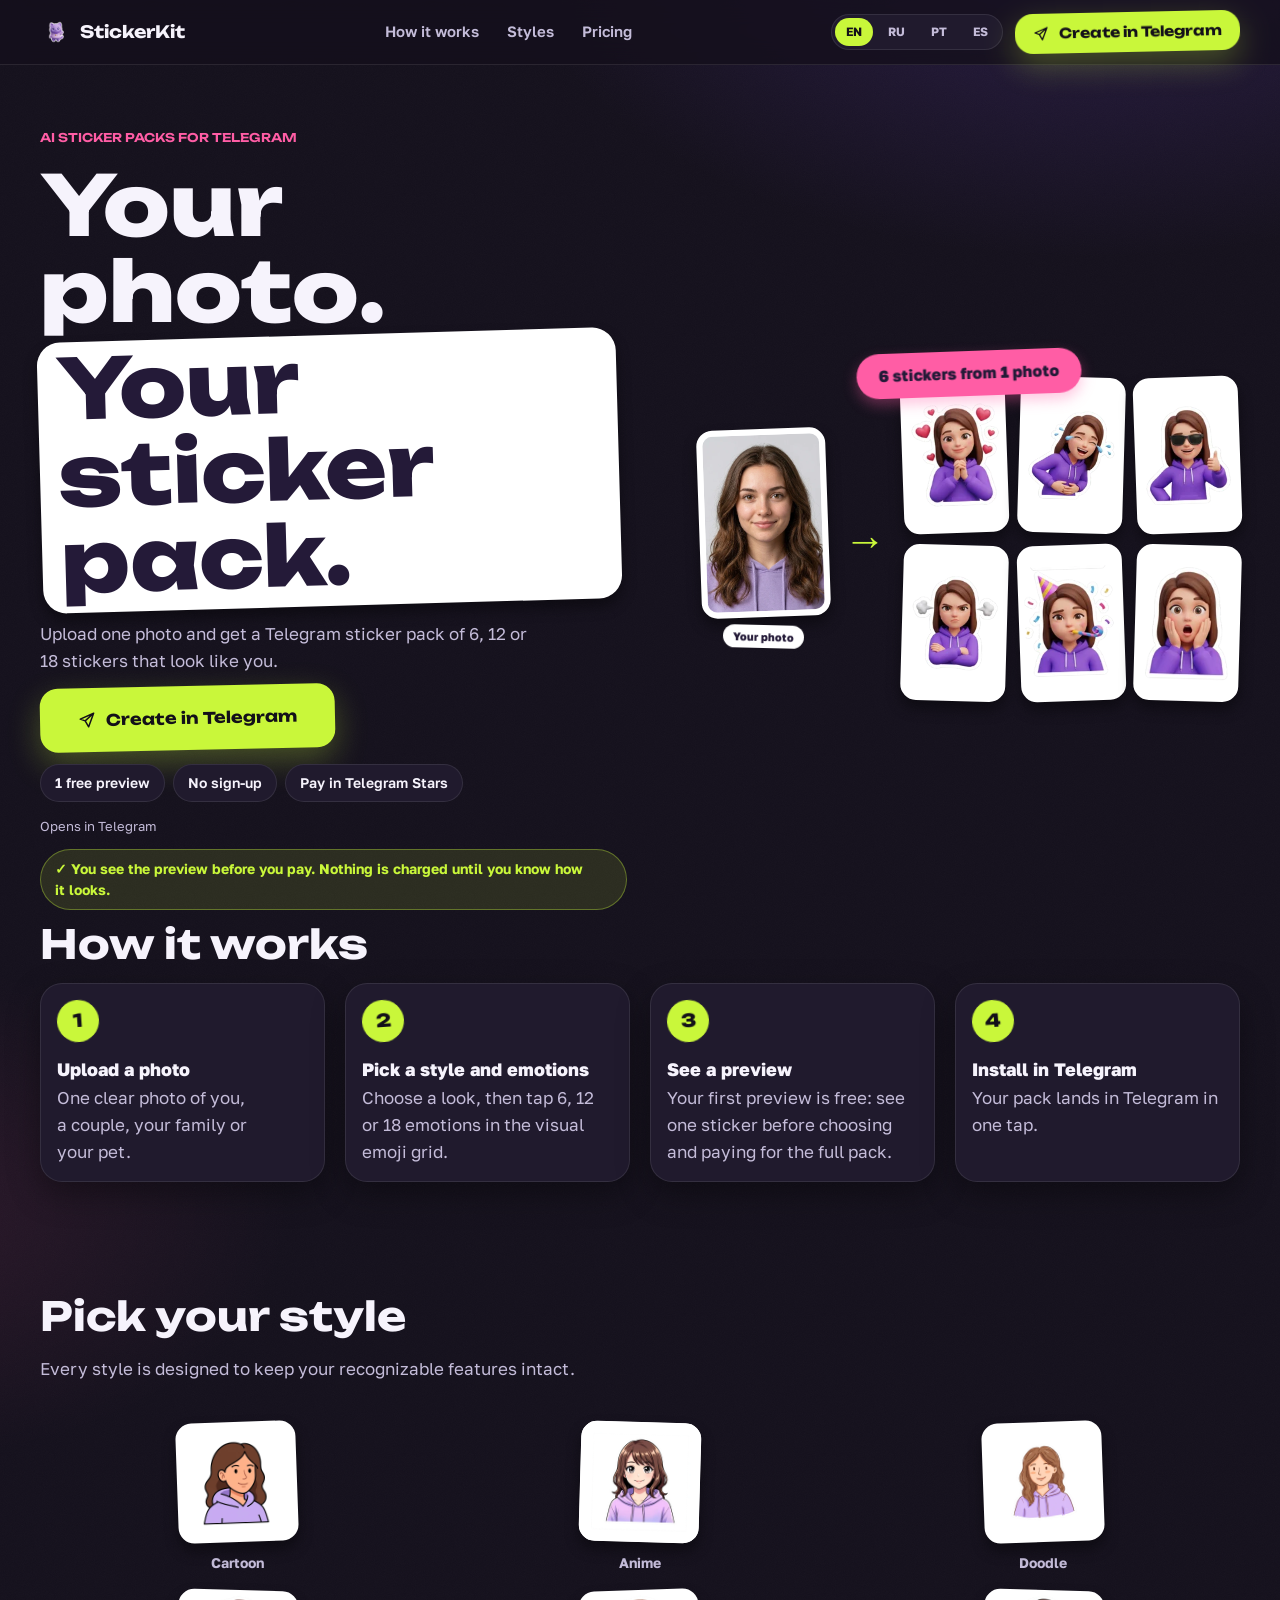
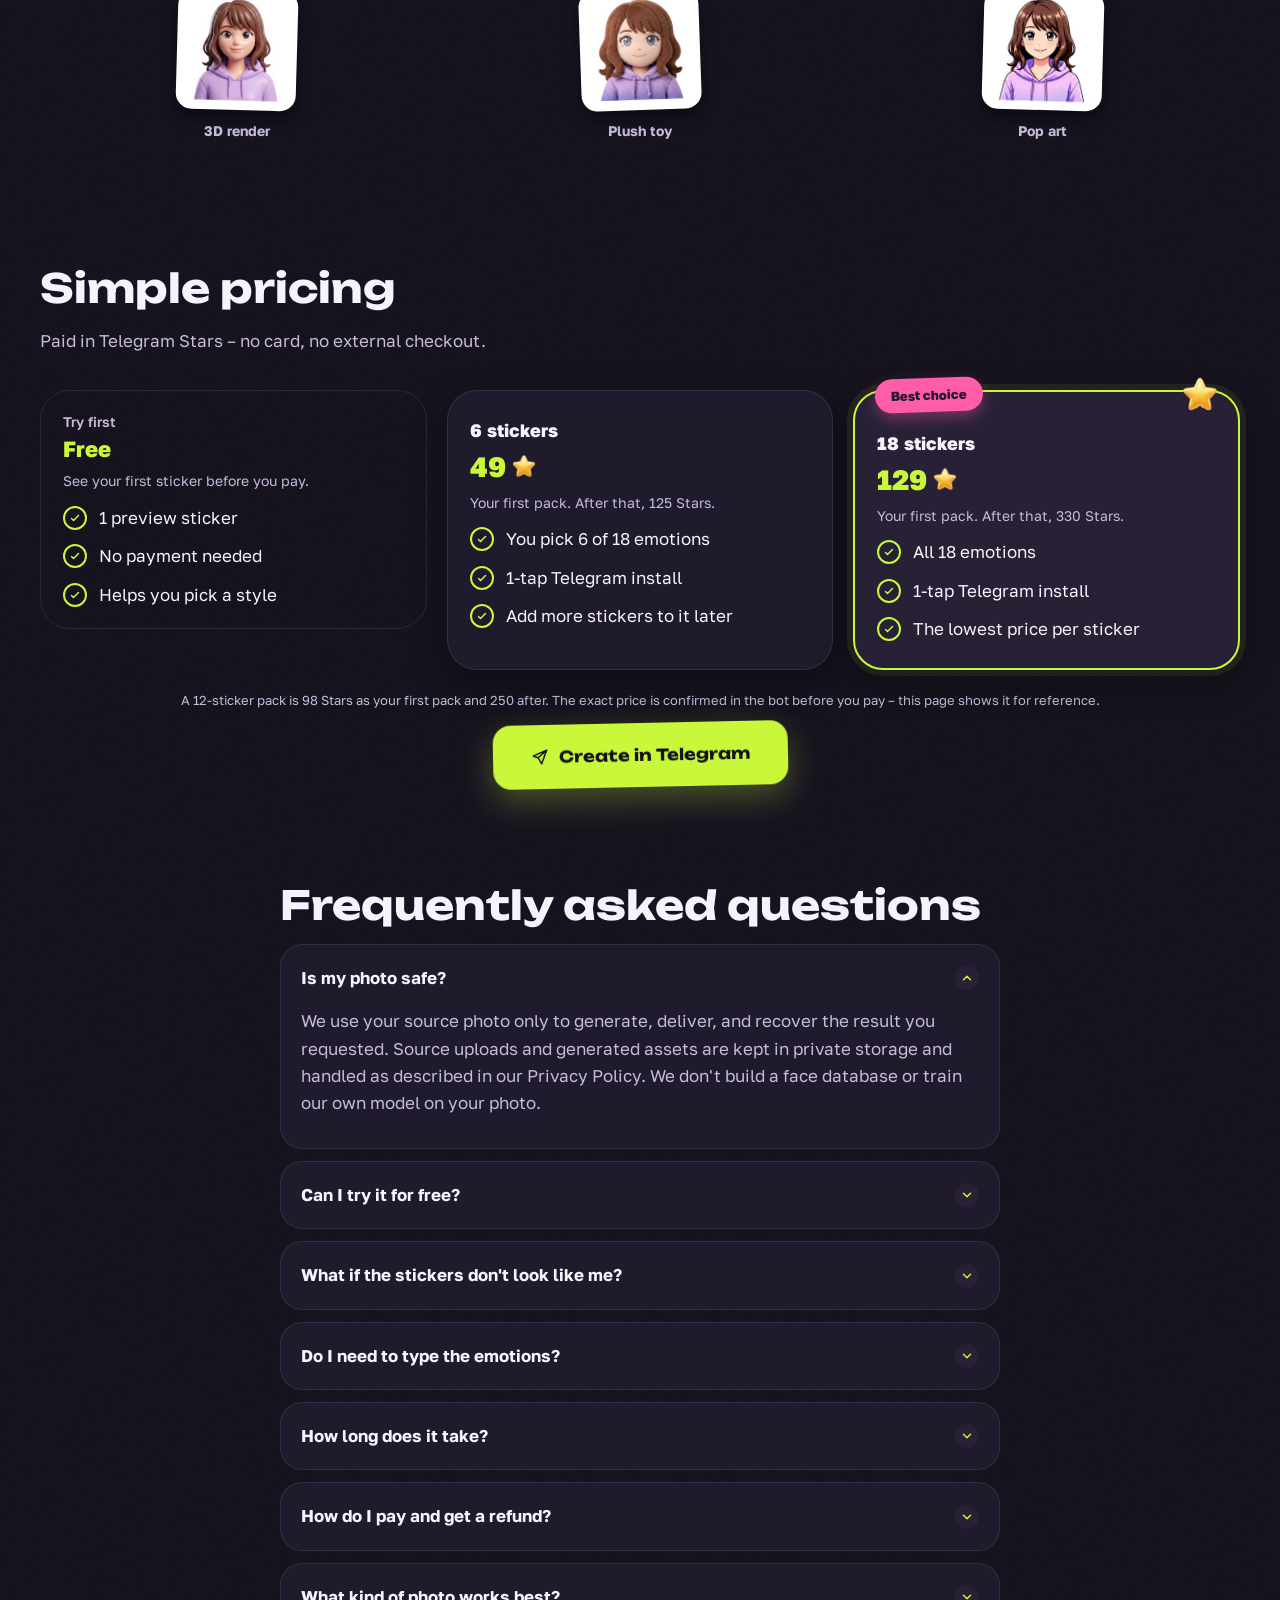
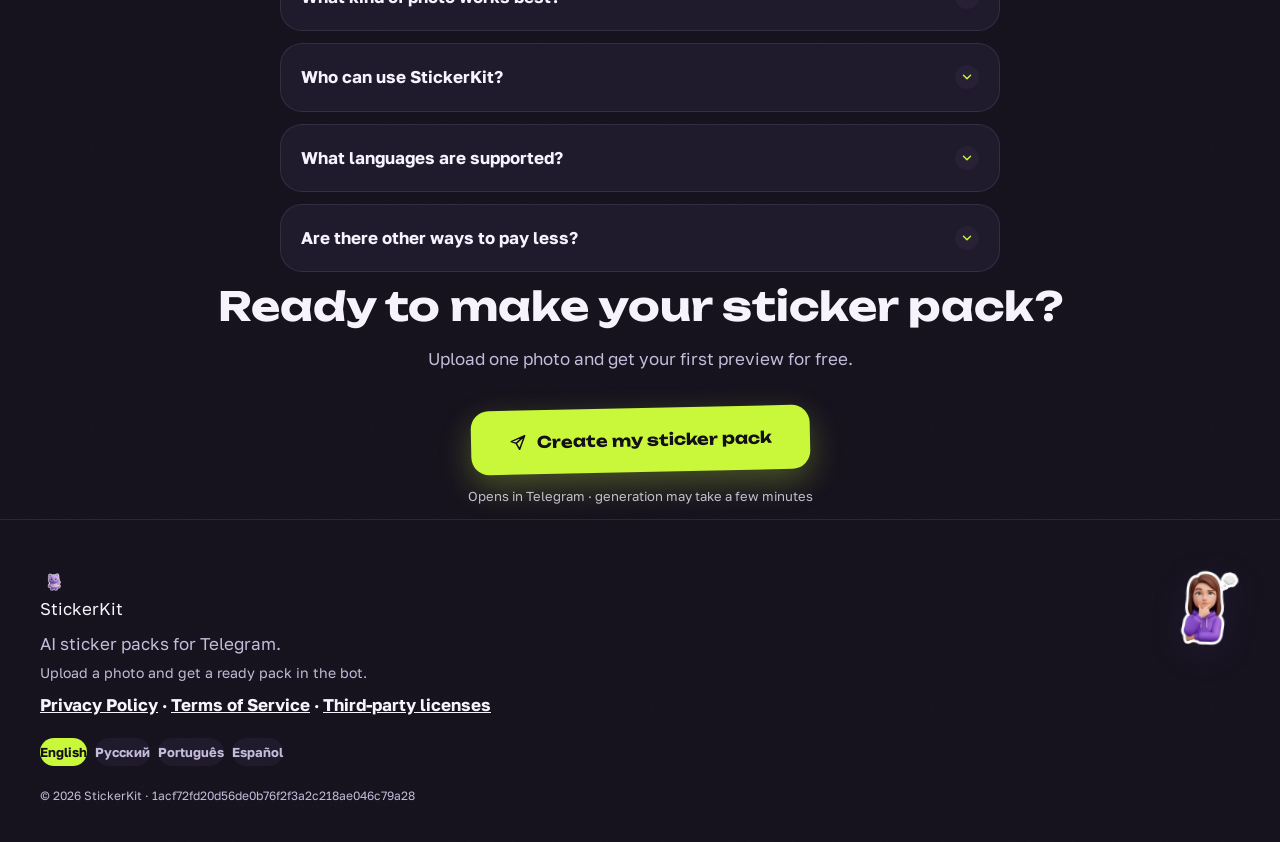
==== commit 12b350e5: "deploy: stickerkitapp/stickerkit-landing@1acf72fd20d56de0b76f2f3a2c218ae046c79a28" ====
--- a/index.html
+++ b/index.html
@@ -1 +1 @@
-<!DOCTYPE html><html lang="en"><head><meta charset="utf-8"><meta name="viewport" content="width=device-width, initial-scale=1"><title>StickerKit – turn your photo into a Telegram sticker pack</title><meta name="description" content="Upload one photo and get a personalized sticker pack that actually looks like you: solo, couple, family or pet. Installs into Telegram in one tap."><link rel="canonical" href="https://stickerkit.app/"><link rel="alternate" hreflang="en" href="https://stickerkit.app/"><link rel="alternate" hreflang="ru" href="https://stickerkit.app/ru/"><link rel="alternate" hreflang="es" href="https://stickerkit.app/es/"><link rel="alternate" hreflang="pt-BR" href="https://stickerkit.app/pt/"><link rel="alternate" hreflang="x-default" href="https://stickerkit.app/"><link rel="icon" type="image/webp" href="/assets/ui/mascot-cat.webp"><meta property="og:type" content="website"><meta property="og:site_name" content="StickerKit"><meta property="og:locale" content="en_US"><meta property="og:title" content="StickerKit – turn your photo into a Telegram sticker pack"><meta property="og:description" content="Upload one photo and get a personalized sticker pack that actually looks like you: solo, couple, family or pet. Installs into Telegram in one tap."><meta property="og:url" content="https://stickerkit.app/"><meta property="og:image" content="https://stickerkit.app/assets/ui/social-card.webp"><meta property="og:image:type" content="image/webp"><meta property="og:image:width" content="1200"><meta property="og:image:height" content="630"><meta property="og:image:alt" content="Personalized StickerKit sticker examples"><meta name="twitter:card" content="summary_large_image"><meta name="twitter:title" content="StickerKit – turn your photo into a Telegram sticker pack"><meta name="twitter:description" content="Upload one photo and get a personalized sticker pack that actually looks like you: solo, couple, family or pet. Installs into Telegram in one tap."><meta name="twitter:image" content="https://stickerkit.app/assets/ui/social-card.webp"><meta name="twitter:image:alt" content="Personalized StickerKit sticker examples"><link rel="stylesheet" href="/_astro/i18n.CnTxMMP6.css"><link rel="stylesheet" href="/_astro/StickyCta.CfdZxKbj.css"></head><body><header class="site-header" data-astro-cid-nen7h5rs><div class="container site-header__row" data-astro-cid-nen7h5rs><div class="wordmark" data-astro-cid-nen7h5rs><img src="/assets/ui/mascot-cat.webp" width="32" height="32" alt="" loading="eager" data-astro-cid-nen7h5rs>StickerKit</div><nav class="site-nav" aria-label="Main navigation" data-astro-cid-nen7h5rs><a href="#how-it-works" data-astro-cid-nen7h5rs>How it works</a><a href="#styles" data-astro-cid-nen7h5rs>Styles</a><a href="#pricing" data-astro-cid-nen7h5rs>Pricing</a></nav><div class="site-header__actions" data-astro-cid-nen7h5rs><nav class="lang-switcher-compact" aria-label="Language" data-astro-cid-nen7h5rs><a href="/" class="lang-pill-compact lang-pill-compact--active" data-astro-cid-nen7h5rs>EN</a><a href="/ru/" class="lang-pill-compact" data-astro-cid-nen7h5rs>RU</a><a href="/pt/" class="lang-pill-compact" data-astro-cid-nen7h5rs>PT</a><a href="/es/" class="lang-pill-compact" data-astro-cid-nen7h5rs>ES</a></nav><a href="https://t.me/stickerkit_bot?start=lp_header_en" target="_blank" rel="noopener" class="cta-button cta-button--compact" data-astro-cid-nen7h5rs><svg width="16" height="16" viewBox="0 0 24 24" fill="none" aria-hidden="true" data-astro-cid-nen7h5rs><path d="M21 3 3 10.5l6.5 2.5m11.5-10L14 21l-4.5-8m11.5-10L9.5 13" stroke="currentColor" stroke-width="2" stroke-linecap="round" stroke-linejoin="round" data-astro-cid-nen7h5rs></path></svg>Create in Telegram</a></div></div></header><main><section class="container hero" data-astro-cid-ge2uvauf><div class="hero__copy" data-astro-cid-ge2uvauf><p class="eyebrow reveal" style="animation-delay: 60ms;" data-astro-cid-ge2uvauf>AI sticker packs for Telegram</p><h1 class="reveal" style="animation-delay: 120ms;" data-astro-cid-ge2uvauf>Your photo.<br data-astro-cid-ge2uvauf><span class="headline-sticker" data-astro-cid-ge2uvauf>Your sticker pack.</span></h1><p class="text-muted reveal" style="animation-delay: 180ms; max-width: 46ch;" data-astro-cid-ge2uvauf>Upload one photo and get a Telegram sticker pack of 6, 12 or 18 stickers that look like you.</p><div class="reveal" style="animation-delay: 240ms;" data-astro-cid-ge2uvauf><a href="https://t.me/stickerkit_bot?start=lp_hero_en" target="_blank" rel="noopener" class="cta-button"><svg width="18" height="18" viewBox="0 0 24 24" fill="none" aria-hidden="true"><path d="M21 3 3 10.5l6.5 2.5m11.5-10L14 21l-4.5-8m11.5-10L9.5 13" stroke="currentColor" stroke-width="2" stroke-linecap="round" stroke-linejoin="round"></path></svg>Create in Telegram</a></div><div class="trust-chips reveal" style="animation-delay: 280ms;" data-astro-cid-ge2uvauf><span class="trust-chip" data-astro-cid-ge2uvauf>1 free preview</span><span class="trust-chip" data-astro-cid-ge2uvauf>No sign-up</span><span class="trust-chip" data-astro-cid-ge2uvauf>Pay in Telegram Stars</span></div><p class="text-muted reveal" style="animation-delay: 300ms; font-size: 13px; margin-top: 4px;" data-astro-cid-ge2uvauf>Opens in Telegram</p><p class="guarantee-badge reveal" style="animation-delay: 320ms;" data-astro-cid-ge2uvauf>✓ You see the preview before you pay. Nothing is charged until you know how it looks.</p></div><div class="hero__art reveal" style="animation-delay: 160ms;" data-astro-cid-ge2uvauf><div class="proof" data-astro-cid-ge2uvauf><span class="pill-badge proof__badge" data-astro-cid-ge2uvauf>6 stickers from 1 photo</span><div class="proof__row" data-astro-cid-ge2uvauf><div class="proof__source" data-astro-cid-ge2uvauf><div class="tile-shadow proof__photo" data-astro-cid-ge2uvauf><img src="/assets/ui/source-photo.webp" width="176" height="176" alt="Source photo matching the generated stickers" loading="eager" fetchpriority="high" data-astro-cid-ge2uvauf></div><span class="proof__chip" data-astro-cid-ge2uvauf>Your photo</span></div><span class="proof__arrow" aria-hidden="true" data-astro-cid-ge2uvauf>→</span><div class="proof__grid" aria-hidden="true" data-astro-cid-ge2uvauf><div class="tile-shadow proof__sticker" data-astro-cid-ge2uvauf><img src="/assets/stickers/sticker-01.webp" width="144" height="144" alt="" loading="lazy" data-astro-cid-ge2uvauf></div><div class="tile-shadow proof__sticker" data-astro-cid-ge2uvauf><img src="/assets/stickers/sticker-02.webp" width="144" height="144" alt="" loading="lazy" data-astro-cid-ge2uvauf></div><div class="tile-shadow proof__sticker" data-astro-cid-ge2uvauf><img src="/assets/stickers/sticker-03.webp" width="144" height="144" alt="" loading="lazy" data-astro-cid-ge2uvauf></div><div class="tile-shadow proof__sticker" data-astro-cid-ge2uvauf><img src="/assets/stickers/sticker-06.webp" width="144" height="144" alt="" loading="lazy" data-astro-cid-ge2uvauf></div><div class="tile-shadow proof__sticker" data-astro-cid-ge2uvauf><img src="/assets/stickers/sticker-07.webp" width="144" height="144" alt="" loading="lazy" data-astro-cid-ge2uvauf></div><div class="tile-shadow proof__sticker" data-astro-cid-ge2uvauf><img src="/assets/stickers/sticker-10.webp" width="144" height="144" alt="" loading="lazy" data-astro-cid-ge2uvauf></div></div></div></div></div></section><section class="container" id="how-it-works" data-astro-cid-l43jfdkk><h2 data-astro-cid-l43jfdkk>How it works</h2><div class="grid-4" data-astro-cid-l43jfdkk><div class="card step-card reveal" style="animation-delay: 0ms;" data-astro-cid-l43jfdkk><div class="step-badge" data-astro-cid-l43jfdkk>1</div><h3 class="step-card__title" data-astro-cid-l43jfdkk>Upload a photo</h3><p class="text-muted step-card__desc" data-astro-cid-l43jfdkk>One clear photo of you, a couple, your family or your pet.</p></div><div class="card step-card reveal" style="animation-delay: 80ms;" data-astro-cid-l43jfdkk><div class="step-badge" data-astro-cid-l43jfdkk>2</div><h3 class="step-card__title" data-astro-cid-l43jfdkk>Pick a style and emotions</h3><p class="text-muted step-card__desc" data-astro-cid-l43jfdkk>Choose a look, then tap 6, 12 or 18 emotions in the visual emoji grid.</p></div><div class="card step-card reveal" style="animation-delay: 160ms;" data-astro-cid-l43jfdkk><div class="step-badge" data-astro-cid-l43jfdkk>3</div><h3 class="step-card__title" data-astro-cid-l43jfdkk>See a preview</h3><p class="text-muted step-card__desc" data-astro-cid-l43jfdkk>Your first preview is free: see one sticker before choosing and paying for the full pack.</p></div><div class="card step-card reveal" style="animation-delay: 240ms;" data-astro-cid-l43jfdkk><div class="step-badge" data-astro-cid-l43jfdkk>4</div><h3 class="step-card__title" data-astro-cid-l43jfdkk>Install in Telegram</h3><p class="text-muted step-card__desc" data-astro-cid-l43jfdkk>Your pack lands in Telegram in one tap.</p></div></div></section><section class="container" id="styles" data-astro-cid-phn37o7r><h2 data-astro-cid-phn37o7r>Pick your style</h2><p class="text-muted section-lede" data-astro-cid-phn37o7r>Every style is designed to keep your recognizable features intact.</p><div class="style-grid" tabindex="0" aria-label="Pick your style" data-astro-cid-phn37o7r><figure class="style-tile" data-astro-cid-phn37o7r><span class="style-tile__frame" data-astro-cid-phn37o7r><img src="/assets/styles/style-cartoon.webp" width="120" height="120" alt="Cartoon" loading="lazy" data-astro-cid-phn37o7r></span><figcaption data-astro-cid-phn37o7r>Cartoon</figcaption></figure><figure class="style-tile" data-astro-cid-phn37o7r><span class="style-tile__frame" data-astro-cid-phn37o7r><img src="/assets/styles/style-anime.webp" width="120" height="120" alt="Anime" loading="lazy" data-astro-cid-phn37o7r></span><figcaption data-astro-cid-phn37o7r>Anime</figcaption></figure><figure class="style-tile" data-astro-cid-phn37o7r><span class="style-tile__frame" data-astro-cid-phn37o7r><img src="/assets/styles/style-doodle.webp" width="120" height="120" alt="Doodle" loading="lazy" data-astro-cid-phn37o7r></span><figcaption data-astro-cid-phn37o7r>Doodle</figcaption></figure><figure class="style-tile" data-astro-cid-phn37o7r><span class="style-tile__frame" data-astro-cid-phn37o7r><img src="/assets/styles/style-render3d.webp" width="120" height="120" alt="3D render" loading="lazy" data-astro-cid-phn37o7r></span><figcaption data-astro-cid-phn37o7r>3D render</figcaption></figure><figure class="style-tile" data-astro-cid-phn37o7r><span class="style-tile__frame" data-astro-cid-phn37o7r><img src="/assets/styles/style-plush.webp" width="120" height="120" alt="Plush toy" loading="lazy" data-astro-cid-phn37o7r></span><figcaption data-astro-cid-phn37o7r>Plush toy</figcaption></figure><figure class="style-tile" data-astro-cid-phn37o7r><span class="style-tile__frame" data-astro-cid-phn37o7r><img src="/assets/styles/style-popart.webp" width="120" height="120" alt="Pop art" loading="lazy" data-astro-cid-phn37o7r></span><figcaption data-astro-cid-phn37o7r>Pop art</figcaption></figure></div></section><section class="container" id="pricing" data-astro-cid-htruwgye><h2 data-astro-cid-htruwgye>Simple pricing</h2><p class="text-muted section-lede" data-astro-cid-htruwgye>Paid in Telegram Stars – no card, no external checkout.</p><div class="grid-3" data-astro-cid-htruwgye><div class="plan-card reveal plan-card--try" style="animation-delay: 0ms;" data-astro-cid-htruwgye><p style="font-family: var(--font-body); font-weight: 600; font-size: 14px; margin: 0 0 0; color: var(--text-muted);" data-astro-cid-htruwgye>Try first</p><p class="plan-price" style="font-size: 22px; font-weight: 800; color: var(--acid); margin-bottom: 4px;" data-astro-cid-htruwgye>Free</p><p class="text-muted" style="font-size: 14px;" data-astro-cid-htruwgye>See your first sticker before you pay.</p><ul class="check-list" data-astro-cid-htruwgye><li data-astro-cid-htruwgye><span class="check-icon" aria-hidden="true" data-astro-cid-htruwgye><svg width="12" height="12" viewBox="0 0 24 24" fill="none" data-astro-cid-htruwgye><path d="M5 13l4 4L19 7" stroke="currentColor" stroke-width="3" stroke-linecap="round" stroke-linejoin="round" data-astro-cid-htruwgye></path></svg></span><span data-astro-cid-htruwgye>1 preview sticker</span></li><li data-astro-cid-htruwgye><span class="check-icon" aria-hidden="true" data-astro-cid-htruwgye><svg width="12" height="12" viewBox="0 0 24 24" fill="none" data-astro-cid-htruwgye><path d="M5 13l4 4L19 7" stroke="currentColor" stroke-width="3" stroke-linecap="round" stroke-linejoin="round" data-astro-cid-htruwgye></path></svg></span><span data-astro-cid-htruwgye>No payment needed</span></li><li data-astro-cid-htruwgye><span class="check-icon" aria-hidden="true" data-astro-cid-htruwgye><svg width="12" height="12" viewBox="0 0 24 24" fill="none" data-astro-cid-htruwgye><path d="M5 13l4 4L19 7" stroke="currentColor" stroke-width="3" stroke-linecap="round" stroke-linejoin="round" data-astro-cid-htruwgye></path></svg></span><span data-astro-cid-htruwgye>Helps you pick a style</span></li></ul></div><div class="plan-card reveal" style="animation-delay: 90ms;" data-astro-cid-htruwgye><p style="font-family: var(--font-body); font-weight: 800; font-size: 18px; margin: 0 0 0; color: var(--text);" data-astro-cid-htruwgye>6 stickers</p><p class="plan-price" style="font-size: 28px; font-weight: 800; color: var(--acid); margin-bottom: 4px;" data-astro-cid-htruwgye>49<img src="/assets/ui/star.webp" width="24" height="24" alt="Stars" class="plan-price__star" loading="lazy" data-astro-cid-htruwgye></p><p class="text-muted" style="font-size: 14px;" data-astro-cid-htruwgye>Your first pack. After that, 125 Stars.</p><ul class="check-list" data-astro-cid-htruwgye><li data-astro-cid-htruwgye><span class="check-icon" aria-hidden="true" data-astro-cid-htruwgye><svg width="12" height="12" viewBox="0 0 24 24" fill="none" data-astro-cid-htruwgye><path d="M5 13l4 4L19 7" stroke="currentColor" stroke-width="3" stroke-linecap="round" stroke-linejoin="round" data-astro-cid-htruwgye></path></svg></span><span data-astro-cid-htruwgye>You pick 6 of 18 emotions</span></li><li data-astro-cid-htruwgye><span class="check-icon" aria-hidden="true" data-astro-cid-htruwgye><svg width="12" height="12" viewBox="0 0 24 24" fill="none" data-astro-cid-htruwgye><path d="M5 13l4 4L19 7" stroke="currentColor" stroke-width="3" stroke-linecap="round" stroke-linejoin="round" data-astro-cid-htruwgye></path></svg></span><span data-astro-cid-htruwgye>1-tap Telegram install</span></li><li data-astro-cid-htruwgye><span class="check-icon" aria-hidden="true" data-astro-cid-htruwgye><svg width="12" height="12" viewBox="0 0 24 24" fill="none" data-astro-cid-htruwgye><path d="M5 13l4 4L19 7" stroke="currentColor" stroke-width="3" stroke-linecap="round" stroke-linejoin="round" data-astro-cid-htruwgye></path></svg></span><span data-astro-cid-htruwgye>Add more stickers to it later</span></li></ul></div><div class="plan-card reveal plan-card--featured" style="animation-delay: 180ms;" data-astro-cid-htruwgye><img src="/assets/ui/star.webp" width="36" height="36" alt="" class="plan-card__badge" loading="lazy" data-astro-cid-htruwgye><span class="pill-badge" style="position: absolute; top: -14px; left: 20px;" data-astro-cid-htruwgye>Best choice</span><p style="font-family: var(--font-body); font-weight: 800; font-size: 18px; margin: 12px 0 0; color: var(--text);" data-astro-cid-htruwgye>18 stickers</p><p class="plan-price" style="font-size: 28px; font-weight: 800; color: var(--acid); margin-bottom: 4px;" data-astro-cid-htruwgye>129<img src="/assets/ui/star.webp" width="24" height="24" alt="Stars" class="plan-price__star" loading="lazy" data-astro-cid-htruwgye></p><p class="text-muted" style="font-size: 14px;" data-astro-cid-htruwgye>Your first pack. After that, 330 Stars.</p><ul class="check-list" data-astro-cid-htruwgye><li data-astro-cid-htruwgye><span class="check-icon" aria-hidden="true" data-astro-cid-htruwgye><svg width="12" height="12" viewBox="0 0 24 24" fill="none" data-astro-cid-htruwgye><path d="M5 13l4 4L19 7" stroke="currentColor" stroke-width="3" stroke-linecap="round" stroke-linejoin="round" data-astro-cid-htruwgye></path></svg></span><span data-astro-cid-htruwgye>All 18 emotions</span></li><li data-astro-cid-htruwgye><span class="check-icon" aria-hidden="true" data-astro-cid-htruwgye><svg width="12" height="12" viewBox="0 0 24 24" fill="none" data-astro-cid-htruwgye><path d="M5 13l4 4L19 7" stroke="currentColor" stroke-width="3" stroke-linecap="round" stroke-linejoin="round" data-astro-cid-htruwgye></path></svg></span><span data-astro-cid-htruwgye>1-tap Telegram install</span></li><li data-astro-cid-htruwgye><span class="check-icon" aria-hidden="true" data-astro-cid-htruwgye><svg width="12" height="12" viewBox="0 0 24 24" fill="none" data-astro-cid-htruwgye><path d="M5 13l4 4L19 7" stroke="currentColor" stroke-width="3" stroke-linecap="round" stroke-linejoin="round" data-astro-cid-htruwgye></path></svg></span><span data-astro-cid-htruwgye>The lowest price per sticker</span></li></ul></div></div><p class="text-muted" style="font-size: 13px; margin-top: 20px; text-align: center;" data-astro-cid-htruwgye>A 12-sticker pack is 98 Stars as your first pack and 250 after. The exact price is confirmed in the bot before you pay – this page shows it for reference.</p><div style="display: flex; justify-content: center; margin-top: 8px;" data-astro-cid-htruwgye><a href="https://t.me/stickerkit_bot?start=lp_pricing_en" target="_blank" rel="noopener" class="cta-button"><svg width="18" height="18" viewBox="0 0 24 24" fill="none" aria-hidden="true"><path d="M21 3 3 10.5l6.5 2.5m11.5-10L14 21l-4.5-8m11.5-10L9.5 13" stroke="currentColor" stroke-width="2" stroke-linecap="round" stroke-linejoin="round"></path></svg>Create in Telegram</a></div></section><section class="container" id="faq"><div class="prose"><h2>Frequently asked questions</h2><details class="faq-item reveal" style="animation-delay: 0ms;" open><summary>Is my photo safe?</summary><p class="text-muted">We use your source photo only to generate, deliver, and recover the result you requested. Source uploads and generated assets are kept in private storage and handled as described in our Privacy Policy. We don&#39;t build a face database or train our own model on your photo.</p></details><details class="faq-item reveal" style="animation-delay: 40ms;"><summary>Can I try it for free?</summary><p class="text-muted">Yes: the first preview sticker is free. Upload a photo, pick a style, and see the result before you pay.</p></details><details class="faq-item reveal" style="animation-delay: 80ms;"><summary>What if the stickers don&#39;t look like me?</summary><p class="text-muted">You always see the preview first, and nothing is charged until you&#39;re happy with it. If the likeness isn&#39;t there, simply don&#39;t buy the pack. If something went wrong with a pack you already paid for, write to support with /paysupport in the bot and we&#39;ll take a look.</p></details><details class="faq-item reveal" style="animation-delay: 120ms;"><summary>Do I need to type the emotions?</summary><p class="text-muted">No. In the Mini App, tap the emotions you want in the visual emoji grid: there are 18 to choose from, and each one you pick becomes a sticker. A pack has 6, 12 or 18.</p></details><details class="faq-item reveal" style="animation-delay: 160ms;"><summary>How long does it take?</summary><p class="text-muted">Usually a few minutes from photo to finished pack; a busy queue can make it longer.</p></details><details class="faq-item reveal" style="animation-delay: 200ms;"><summary>How do I pay and get a refund?</summary><p class="text-muted">Payment is handled through Telegram Stars inside the bot. If anything goes wrong with a payment, send /paysupport in the bot and we&#39;ll review it. Statutory rights still apply.</p></details><details class="faq-item reveal" style="animation-delay: 240ms;"><summary>What kind of photo works best?</summary><p class="text-muted">For people, use a clear, well-lit photo without heavy filters, dark sunglasses, or covered faces; for a couple or family, keep every face visible. For a pet, make sure its face and defining features are clear and unobstructed.</p></details><details class="faq-item reveal" style="animation-delay: 280ms;"><summary>Who can use StickerKit?</summary><p class="text-muted">StickerKit is for users aged 18 or older. Using it means you accept the Terms of Service and the Privacy Policy. We don&#39;t ask for a birth date or ID.</p></details><details class="faq-item reveal" style="animation-delay: 320ms;"><summary>What languages are supported?</summary><p class="text-muted">This site is available in English, Russian, Spanish, and Brazilian Portuguese. The bot and the Mini App are in English and Russian.</p></details><details class="faq-item reveal" style="animation-delay: 360ms;"><summary>Are there other ways to pay less?</summary><p class="text-muted">Yes. Post a story about your pack and get 2 more stickers free. Join our Telegram channel and let us show your pack there for 3 more. Do both, and your first 6-sticker pack is free. You can also send an unpaid pack to a friend so they can pay for it as a gift.</p></details></div></section><section class="container final-cta" data-astro-cid-blvy5prr><h2 data-astro-cid-blvy5prr>Ready to make your sticker pack?</h2><p class="text-muted section-lede" style="margin-left: auto; margin-right: auto;" data-astro-cid-blvy5prr>Upload one photo and get your first preview for free.</p><a href="https://t.me/stickerkit_bot?start=lp_final_en" target="_blank" rel="noopener" class="cta-button"><svg width="18" height="18" viewBox="0 0 24 24" fill="none" aria-hidden="true"><path d="M21 3 3 10.5l6.5 2.5m11.5-10L14 21l-4.5-8m11.5-10L9.5 13" stroke="currentColor" stroke-width="2" stroke-linecap="round" stroke-linejoin="round"></path></svg>Create my sticker pack</a><p class="text-muted" style="font-size: 13px; margin-top: 14px;" data-astro-cid-blvy5prr>Opens in Telegram · generation may take a few minutes</p></section></main><footer class="site-footer" data-astro-cid-jo6i4kqk><div class="container site-footer__row" data-astro-cid-jo6i4kqk><div class="site-footer__brand" data-astro-cid-jo6i4kqk><div class="wordmark" data-astro-cid-jo6i4kqk><img src="/assets/ui/mascot-cat.webp" width="28" height="28" alt="" loading="lazy" data-astro-cid-jo6i4kqk>StickerKit</div><p class="text-muted" style="margin: 8px 0 4px;" data-astro-cid-jo6i4kqk>AI sticker packs for Telegram.</p><p class="text-muted" style="margin: 0 0 4px; font-size: 14px;" data-astro-cid-jo6i4kqk>Upload a photo and get a ready pack in the bot.</p></div><img src="/assets/stickers/sticker-04.webp" width="61" height="80" alt="" loading="lazy" class="site-footer__sticker" data-astro-cid-jo6i4kqk></div><div class="container" data-astro-cid-jo6i4kqk><p style="font-weight: 700;" data-astro-cid-jo6i4kqk><a href="/privacy" data-astro-cid-jo6i4kqk>Privacy Policy</a> · <a href="/terms" data-astro-cid-jo6i4kqk>Terms of Service</a> · <a href="/third-party-font-licenses.txt" data-astro-cid-jo6i4kqk>Third-party licenses</a></p><nav aria-label="Language" class="lang-switcher" data-astro-cid-jo6i4kqk><a href="/" class="lang-pill lang-pill--active" data-astro-cid-jo6i4kqk>English</a><a href="/ru/" class="lang-pill" data-astro-cid-jo6i4kqk>Русский</a><a href="/pt/" class="lang-pill" data-astro-cid-jo6i4kqk>Português</a><a href="/es/" class="lang-pill" data-astro-cid-jo6i4kqk>Español</a></nav><p class="text-muted" style="font-size: 12px; margin-top: 20px;" data-astro-cid-jo6i4kqk>© 2026 StickerKit · <span title="build" data-astro-cid-jo6i4kqk>1417754b673083fee6ac72895147eb7f0e1c46e3</span></p></div></footer><div class="sticky-cta"><a href="https://t.me/stickerkit_bot?start=lp_sticky_en" target="_blank" rel="noopener" class="cta-button cta-button--block"><svg width="18" height="18" viewBox="0 0 24 24" fill="none" aria-hidden="true"><path d="M21 3 3 10.5l6.5 2.5m11.5-10L14 21l-4.5-8m11.5-10L9.5 13" stroke="currentColor" stroke-width="2" stroke-linecap="round" stroke-linejoin="round"></path></svg>Create in Telegram</a></div></body></html>+<!DOCTYPE html><html lang="en"><head><meta charset="utf-8"><meta name="viewport" content="width=device-width, initial-scale=1"><title>StickerKit – turn your photo into a Telegram sticker pack</title><meta name="description" content="Upload one photo and get a personalized sticker pack that actually looks like you: solo, couple, family or pet. Installs into Telegram in one tap."><link rel="canonical" href="https://stickerkit.app/"><link rel="alternate" hreflang="en" href="https://stickerkit.app/"><link rel="alternate" hreflang="ru" href="https://stickerkit.app/ru/"><link rel="alternate" hreflang="es" href="https://stickerkit.app/es/"><link rel="alternate" hreflang="pt-BR" href="https://stickerkit.app/pt/"><link rel="alternate" hreflang="x-default" href="https://stickerkit.app/"><link rel="icon" type="image/webp" href="/assets/ui/mascot-cat.webp"><meta property="og:type" content="website"><meta property="og:site_name" content="StickerKit"><meta property="og:locale" content="en_US"><meta property="og:title" content="StickerKit – turn your photo into a Telegram sticker pack"><meta property="og:description" content="Upload one photo and get a personalized sticker pack that actually looks like you: solo, couple, family or pet. Installs into Telegram in one tap."><meta property="og:url" content="https://stickerkit.app/"><meta property="og:image" content="https://stickerkit.app/assets/ui/social-card.webp"><meta property="og:image:type" content="image/webp"><meta property="og:image:width" content="1200"><meta property="og:image:height" content="630"><meta property="og:image:alt" content="Personalized StickerKit sticker examples"><meta name="twitter:card" content="summary_large_image"><meta name="twitter:title" content="StickerKit – turn your photo into a Telegram sticker pack"><meta name="twitter:description" content="Upload one photo and get a personalized sticker pack that actually looks like you: solo, couple, family or pet. Installs into Telegram in one tap."><meta name="twitter:image" content="https://stickerkit.app/assets/ui/social-card.webp"><meta name="twitter:image:alt" content="Personalized StickerKit sticker examples"><link rel="stylesheet" href="/_astro/i18n.CnTxMMP6.css"><link rel="stylesheet" href="/_astro/StickyCta.CfdZxKbj.css"></head><body><header class="site-header" data-astro-cid-nen7h5rs><div class="container site-header__row" data-astro-cid-nen7h5rs><div class="wordmark" data-astro-cid-nen7h5rs><img src="/assets/ui/mascot-cat.webp" width="32" height="32" alt="" loading="eager" data-astro-cid-nen7h5rs>StickerKit</div><nav class="site-nav" aria-label="Main navigation" data-astro-cid-nen7h5rs><a href="#how-it-works" data-astro-cid-nen7h5rs>How it works</a><a href="#styles" data-astro-cid-nen7h5rs>Styles</a><a href="#pricing" data-astro-cid-nen7h5rs>Pricing</a></nav><div class="site-header__actions" data-astro-cid-nen7h5rs><nav class="lang-switcher-compact" aria-label="Language" data-astro-cid-nen7h5rs><a href="/" class="lang-pill-compact lang-pill-compact--active" data-astro-cid-nen7h5rs>EN</a><a href="/ru/" class="lang-pill-compact" data-astro-cid-nen7h5rs>RU</a><a href="/pt/" class="lang-pill-compact" data-astro-cid-nen7h5rs>PT</a><a href="/es/" class="lang-pill-compact" data-astro-cid-nen7h5rs>ES</a></nav><a href="https://t.me/stickerkit_bot?start=lp_header_en" target="_blank" rel="noopener" class="cta-button cta-button--compact" data-astro-cid-nen7h5rs><svg width="16" height="16" viewBox="0 0 24 24" fill="none" aria-hidden="true" data-astro-cid-nen7h5rs><path d="M21 3 3 10.5l6.5 2.5m11.5-10L14 21l-4.5-8m11.5-10L9.5 13" stroke="currentColor" stroke-width="2" stroke-linecap="round" stroke-linejoin="round" data-astro-cid-nen7h5rs></path></svg>Create in Telegram</a></div></div></header><main><section class="container hero" data-astro-cid-ge2uvauf><div class="hero__copy" data-astro-cid-ge2uvauf><p class="eyebrow reveal" style="animation-delay: 60ms;" data-astro-cid-ge2uvauf>AI sticker packs for Telegram</p><h1 class="reveal" style="animation-delay: 120ms;" data-astro-cid-ge2uvauf>Your photo.<br data-astro-cid-ge2uvauf><span class="headline-sticker" data-astro-cid-ge2uvauf>Your sticker pack.</span></h1><p class="text-muted reveal" style="animation-delay: 180ms; max-width: 46ch;" data-astro-cid-ge2uvauf>Upload one photo and get a Telegram sticker pack of 6, 12 or 18 stickers that look like you.</p><div class="reveal" style="animation-delay: 240ms;" data-astro-cid-ge2uvauf><a href="https://t.me/stickerkit_bot?start=lp_hero_en" target="_blank" rel="noopener" class="cta-button"><svg width="18" height="18" viewBox="0 0 24 24" fill="none" aria-hidden="true"><path d="M21 3 3 10.5l6.5 2.5m11.5-10L14 21l-4.5-8m11.5-10L9.5 13" stroke="currentColor" stroke-width="2" stroke-linecap="round" stroke-linejoin="round"></path></svg>Create in Telegram</a></div><div class="trust-chips reveal" style="animation-delay: 280ms;" data-astro-cid-ge2uvauf><span class="trust-chip" data-astro-cid-ge2uvauf>1 free preview</span><span class="trust-chip" data-astro-cid-ge2uvauf>No sign-up</span><span class="trust-chip" data-astro-cid-ge2uvauf>Pay in Telegram Stars</span></div><p class="text-muted reveal" style="animation-delay: 300ms; font-size: 13px; margin-top: 4px;" data-astro-cid-ge2uvauf>Opens in Telegram</p><p class="guarantee-badge reveal" style="animation-delay: 320ms;" data-astro-cid-ge2uvauf>✓ You see the preview before you pay. Nothing is charged until you know how it looks.</p></div><div class="hero__art reveal" style="animation-delay: 160ms;" data-astro-cid-ge2uvauf><div class="proof" data-astro-cid-ge2uvauf><span class="pill-badge proof__badge" data-astro-cid-ge2uvauf>6 stickers from 1 photo</span><div class="proof__row" data-astro-cid-ge2uvauf><div class="proof__source" data-astro-cid-ge2uvauf><div class="tile-shadow proof__photo" data-astro-cid-ge2uvauf><img src="/assets/ui/source-photo.webp" width="176" height="176" alt="Source photo matching the generated stickers" loading="eager" fetchpriority="high" data-astro-cid-ge2uvauf></div><span class="proof__chip" data-astro-cid-ge2uvauf>Your photo</span></div><span class="proof__arrow" aria-hidden="true" data-astro-cid-ge2uvauf>→</span><div class="proof__grid" aria-hidden="true" data-astro-cid-ge2uvauf><div class="tile-shadow proof__sticker" data-astro-cid-ge2uvauf><img src="/assets/stickers/sticker-01.webp" width="144" height="144" alt="" loading="lazy" data-astro-cid-ge2uvauf></div><div class="tile-shadow proof__sticker" data-astro-cid-ge2uvauf><img src="/assets/stickers/sticker-02.webp" width="144" height="144" alt="" loading="lazy" data-astro-cid-ge2uvauf></div><div class="tile-shadow proof__sticker" data-astro-cid-ge2uvauf><img src="/assets/stickers/sticker-03.webp" width="144" height="144" alt="" loading="lazy" data-astro-cid-ge2uvauf></div><div class="tile-shadow proof__sticker" data-astro-cid-ge2uvauf><img src="/assets/stickers/sticker-06.webp" width="144" height="144" alt="" loading="lazy" data-astro-cid-ge2uvauf></div><div class="tile-shadow proof__sticker" data-astro-cid-ge2uvauf><img src="/assets/stickers/sticker-07.webp" width="144" height="144" alt="" loading="lazy" data-astro-cid-ge2uvauf></div><div class="tile-shadow proof__sticker" data-astro-cid-ge2uvauf><img src="/assets/stickers/sticker-10.webp" width="144" height="144" alt="" loading="lazy" data-astro-cid-ge2uvauf></div></div></div></div></div></section><section class="container" id="how-it-works" data-astro-cid-l43jfdkk><h2 data-astro-cid-l43jfdkk>How it works</h2><div class="grid-4" data-astro-cid-l43jfdkk><div class="card step-card reveal" style="animation-delay: 0ms;" data-astro-cid-l43jfdkk><div class="step-badge" data-astro-cid-l43jfdkk>1</div><h3 class="step-card__title" data-astro-cid-l43jfdkk>Upload a photo</h3><p class="text-muted step-card__desc" data-astro-cid-l43jfdkk>One clear photo of you, a couple, your family or your pet.</p></div><div class="card step-card reveal" style="animation-delay: 80ms;" data-astro-cid-l43jfdkk><div class="step-badge" data-astro-cid-l43jfdkk>2</div><h3 class="step-card__title" data-astro-cid-l43jfdkk>Pick a style and emotions</h3><p class="text-muted step-card__desc" data-astro-cid-l43jfdkk>Choose a look, then tap 6, 12 or 18 emotions in the visual emoji grid.</p></div><div class="card step-card reveal" style="animation-delay: 160ms;" data-astro-cid-l43jfdkk><div class="step-badge" data-astro-cid-l43jfdkk>3</div><h3 class="step-card__title" data-astro-cid-l43jfdkk>See a preview</h3><p class="text-muted step-card__desc" data-astro-cid-l43jfdkk>Your first preview is free: see one sticker before choosing and paying for the full pack.</p></div><div class="card step-card reveal" style="animation-delay: 240ms;" data-astro-cid-l43jfdkk><div class="step-badge" data-astro-cid-l43jfdkk>4</div><h3 class="step-card__title" data-astro-cid-l43jfdkk>Install in Telegram</h3><p class="text-muted step-card__desc" data-astro-cid-l43jfdkk>Your pack lands in Telegram in one tap.</p></div></div></section><section class="container" id="styles" data-astro-cid-phn37o7r><h2 data-astro-cid-phn37o7r>Pick your style</h2><p class="text-muted section-lede" data-astro-cid-phn37o7r>Every style is designed to keep your recognizable features intact.</p><div class="style-grid" tabindex="0" aria-label="Pick your style" data-astro-cid-phn37o7r><figure class="style-tile" data-astro-cid-phn37o7r><span class="style-tile__frame" data-astro-cid-phn37o7r><img src="/assets/styles/style-cartoon.webp" width="120" height="120" alt="Cartoon" loading="lazy" data-astro-cid-phn37o7r></span><figcaption data-astro-cid-phn37o7r>Cartoon</figcaption></figure><figure class="style-tile" data-astro-cid-phn37o7r><span class="style-tile__frame" data-astro-cid-phn37o7r><img src="/assets/styles/style-anime.webp" width="120" height="120" alt="Anime" loading="lazy" data-astro-cid-phn37o7r></span><figcaption data-astro-cid-phn37o7r>Anime</figcaption></figure><figure class="style-tile" data-astro-cid-phn37o7r><span class="style-tile__frame" data-astro-cid-phn37o7r><img src="/assets/styles/style-doodle.webp" width="120" height="120" alt="Doodle" loading="lazy" data-astro-cid-phn37o7r></span><figcaption data-astro-cid-phn37o7r>Doodle</figcaption></figure><figure class="style-tile" data-astro-cid-phn37o7r><span class="style-tile__frame" data-astro-cid-phn37o7r><img src="/assets/styles/style-render3d.webp" width="120" height="120" alt="3D render" loading="lazy" data-astro-cid-phn37o7r></span><figcaption data-astro-cid-phn37o7r>3D render</figcaption></figure><figure class="style-tile" data-astro-cid-phn37o7r><span class="style-tile__frame" data-astro-cid-phn37o7r><img src="/assets/styles/style-plush.webp" width="120" height="120" alt="Plush toy" loading="lazy" data-astro-cid-phn37o7r></span><figcaption data-astro-cid-phn37o7r>Plush toy</figcaption></figure><figure class="style-tile" data-astro-cid-phn37o7r><span class="style-tile__frame" data-astro-cid-phn37o7r><img src="/assets/styles/style-popart.webp" width="120" height="120" alt="Pop art" loading="lazy" data-astro-cid-phn37o7r></span><figcaption data-astro-cid-phn37o7r>Pop art</figcaption></figure></div></section><section class="container" id="pricing" data-astro-cid-htruwgye><h2 data-astro-cid-htruwgye>Simple pricing</h2><p class="text-muted section-lede" data-astro-cid-htruwgye>Paid in Telegram Stars – no card, no external checkout.</p><div class="grid-3" data-astro-cid-htruwgye><div class="plan-card reveal plan-card--try" style="animation-delay: 0ms;" data-astro-cid-htruwgye><p style="font-family: var(--font-body); font-weight: 600; font-size: 14px; margin: 0 0 0; color: var(--text-muted);" data-astro-cid-htruwgye>Try first</p><p class="plan-price" style="font-size: 22px; font-weight: 800; color: var(--acid); margin-bottom: 4px;" data-astro-cid-htruwgye>Free</p><p class="text-muted" style="font-size: 14px;" data-astro-cid-htruwgye>See your first sticker before you pay.</p><ul class="check-list" data-astro-cid-htruwgye><li data-astro-cid-htruwgye><span class="check-icon" aria-hidden="true" data-astro-cid-htruwgye><svg width="12" height="12" viewBox="0 0 24 24" fill="none" data-astro-cid-htruwgye><path d="M5 13l4 4L19 7" stroke="currentColor" stroke-width="3" stroke-linecap="round" stroke-linejoin="round" data-astro-cid-htruwgye></path></svg></span><span data-astro-cid-htruwgye>1 preview sticker</span></li><li data-astro-cid-htruwgye><span class="check-icon" aria-hidden="true" data-astro-cid-htruwgye><svg width="12" height="12" viewBox="0 0 24 24" fill="none" data-astro-cid-htruwgye><path d="M5 13l4 4L19 7" stroke="currentColor" stroke-width="3" stroke-linecap="round" stroke-linejoin="round" data-astro-cid-htruwgye></path></svg></span><span data-astro-cid-htruwgye>No payment needed</span></li><li data-astro-cid-htruwgye><span class="check-icon" aria-hidden="true" data-astro-cid-htruwgye><svg width="12" height="12" viewBox="0 0 24 24" fill="none" data-astro-cid-htruwgye><path d="M5 13l4 4L19 7" stroke="currentColor" stroke-width="3" stroke-linecap="round" stroke-linejoin="round" data-astro-cid-htruwgye></path></svg></span><span data-astro-cid-htruwgye>Helps you pick a style</span></li></ul></div><div class="plan-card reveal" style="animation-delay: 90ms;" data-astro-cid-htruwgye><p style="font-family: var(--font-body); font-weight: 800; font-size: 18px; margin: 0 0 0; color: var(--text);" data-astro-cid-htruwgye>6 stickers</p><p class="plan-price" style="font-size: 28px; font-weight: 800; color: var(--acid); margin-bottom: 4px;" data-astro-cid-htruwgye>49<img src="/assets/ui/star.webp" width="24" height="24" alt="Stars" class="plan-price__star" loading="lazy" data-astro-cid-htruwgye></p><p class="text-muted" style="font-size: 14px;" data-astro-cid-htruwgye>Your first pack. After that, 125 Stars.</p><ul class="check-list" data-astro-cid-htruwgye><li data-astro-cid-htruwgye><span class="check-icon" aria-hidden="true" data-astro-cid-htruwgye><svg width="12" height="12" viewBox="0 0 24 24" fill="none" data-astro-cid-htruwgye><path d="M5 13l4 4L19 7" stroke="currentColor" stroke-width="3" stroke-linecap="round" stroke-linejoin="round" data-astro-cid-htruwgye></path></svg></span><span data-astro-cid-htruwgye>You pick 6 of 18 emotions</span></li><li data-astro-cid-htruwgye><span class="check-icon" aria-hidden="true" data-astro-cid-htruwgye><svg width="12" height="12" viewBox="0 0 24 24" fill="none" data-astro-cid-htruwgye><path d="M5 13l4 4L19 7" stroke="currentColor" stroke-width="3" stroke-linecap="round" stroke-linejoin="round" data-astro-cid-htruwgye></path></svg></span><span data-astro-cid-htruwgye>1-tap Telegram install</span></li><li data-astro-cid-htruwgye><span class="check-icon" aria-hidden="true" data-astro-cid-htruwgye><svg width="12" height="12" viewBox="0 0 24 24" fill="none" data-astro-cid-htruwgye><path d="M5 13l4 4L19 7" stroke="currentColor" stroke-width="3" stroke-linecap="round" stroke-linejoin="round" data-astro-cid-htruwgye></path></svg></span><span data-astro-cid-htruwgye>Add more stickers to it later</span></li></ul></div><div class="plan-card reveal plan-card--featured" style="animation-delay: 180ms;" data-astro-cid-htruwgye><img src="/assets/ui/star.webp" width="36" height="36" alt="" class="plan-card__badge" loading="lazy" data-astro-cid-htruwgye><span class="pill-badge" style="position: absolute; top: -14px; left: 20px;" data-astro-cid-htruwgye>Best choice</span><p style="font-family: var(--font-body); font-weight: 800; font-size: 18px; margin: 12px 0 0; color: var(--text);" data-astro-cid-htruwgye>18 stickers</p><p class="plan-price" style="font-size: 28px; font-weight: 800; color: var(--acid); margin-bottom: 4px;" data-astro-cid-htruwgye>129<img src="/assets/ui/star.webp" width="24" height="24" alt="Stars" class="plan-price__star" loading="lazy" data-astro-cid-htruwgye></p><p class="text-muted" style="font-size: 14px;" data-astro-cid-htruwgye>Your first pack. After that, 330 Stars.</p><ul class="check-list" data-astro-cid-htruwgye><li data-astro-cid-htruwgye><span class="check-icon" aria-hidden="true" data-astro-cid-htruwgye><svg width="12" height="12" viewBox="0 0 24 24" fill="none" data-astro-cid-htruwgye><path d="M5 13l4 4L19 7" stroke="currentColor" stroke-width="3" stroke-linecap="round" stroke-linejoin="round" data-astro-cid-htruwgye></path></svg></span><span data-astro-cid-htruwgye>All 18 emotions</span></li><li data-astro-cid-htruwgye><span class="check-icon" aria-hidden="true" data-astro-cid-htruwgye><svg width="12" height="12" viewBox="0 0 24 24" fill="none" data-astro-cid-htruwgye><path d="M5 13l4 4L19 7" stroke="currentColor" stroke-width="3" stroke-linecap="round" stroke-linejoin="round" data-astro-cid-htruwgye></path></svg></span><span data-astro-cid-htruwgye>1-tap Telegram install</span></li><li data-astro-cid-htruwgye><span class="check-icon" aria-hidden="true" data-astro-cid-htruwgye><svg width="12" height="12" viewBox="0 0 24 24" fill="none" data-astro-cid-htruwgye><path d="M5 13l4 4L19 7" stroke="currentColor" stroke-width="3" stroke-linecap="round" stroke-linejoin="round" data-astro-cid-htruwgye></path></svg></span><span data-astro-cid-htruwgye>The lowest price per sticker</span></li></ul></div></div><p class="text-muted" style="font-size: 13px; margin-top: 20px; text-align: center;" data-astro-cid-htruwgye>A 12-sticker pack is 98 Stars as your first pack and 250 after. The exact price is confirmed in the bot before you pay – this page shows it for reference.</p><div style="display: flex; justify-content: center; margin-top: 8px;" data-astro-cid-htruwgye><a href="https://t.me/stickerkit_bot?start=lp_pricing_en" target="_blank" rel="noopener" class="cta-button"><svg width="18" height="18" viewBox="0 0 24 24" fill="none" aria-hidden="true"><path d="M21 3 3 10.5l6.5 2.5m11.5-10L14 21l-4.5-8m11.5-10L9.5 13" stroke="currentColor" stroke-width="2" stroke-linecap="round" stroke-linejoin="round"></path></svg>Create in Telegram</a></div></section><section class="container" id="faq"><div class="prose"><h2>Frequently asked questions</h2><details class="faq-item reveal" style="animation-delay: 0ms;" open><summary>Is my photo safe?</summary><p class="text-muted">We use your source photo only to generate, deliver, and recover the result you requested. Source uploads and generated assets are kept in private storage and handled as described in our Privacy Policy. We don&#39;t build a face database or train our own model on your photo.</p></details><details class="faq-item reveal" style="animation-delay: 40ms;"><summary>Can I try it for free?</summary><p class="text-muted">Yes: the first preview sticker is free. Upload a photo, pick a style, and see the result before you pay.</p></details><details class="faq-item reveal" style="animation-delay: 80ms;"><summary>What if the stickers don&#39;t look like me?</summary><p class="text-muted">You always see the preview first, and nothing is charged until you&#39;re happy with it. If the likeness isn&#39;t there, simply don&#39;t buy the pack. If something went wrong with a pack you already paid for, write to support with /paysupport in the bot and we&#39;ll take a look.</p></details><details class="faq-item reveal" style="animation-delay: 120ms;"><summary>Do I need to type the emotions?</summary><p class="text-muted">No. In the Mini App, tap the emotions you want in the visual emoji grid: there are 18 to choose from, and each one you pick becomes a sticker. A pack has 6, 12 or 18.</p></details><details class="faq-item reveal" style="animation-delay: 160ms;"><summary>How long does it take?</summary><p class="text-muted">Usually a few minutes from photo to finished pack; a busy queue can make it longer.</p></details><details class="faq-item reveal" style="animation-delay: 200ms;"><summary>How do I pay and get a refund?</summary><p class="text-muted">Payment is handled through Telegram Stars inside the bot. If anything goes wrong with a payment, send /paysupport in the bot and we&#39;ll review it. Statutory rights still apply.</p></details><details class="faq-item reveal" style="animation-delay: 240ms;"><summary>What kind of photo works best?</summary><p class="text-muted">For people, use a clear, well-lit photo without heavy filters, dark sunglasses, or covered faces; for a couple or family, keep every face visible. For a pet, make sure its face and defining features are clear and unobstructed.</p></details><details class="faq-item reveal" style="animation-delay: 280ms;"><summary>Who can use StickerKit?</summary><p class="text-muted">StickerKit is for users aged 18 or older. Using it means you accept the Terms of Service and the Privacy Policy. We don&#39;t ask for a birth date or ID.</p></details><details class="faq-item reveal" style="animation-delay: 320ms;"><summary>What languages are supported?</summary><p class="text-muted">This site is available in English, Russian, Spanish, and Brazilian Portuguese. The bot and the Mini App are in English and Russian.</p></details><details class="faq-item reveal" style="animation-delay: 360ms;"><summary>Are there other ways to pay less?</summary><p class="text-muted">Yes. Post a story about your pack and get 2 more stickers free. Join our Telegram channel and let us show your pack there for 3 more. Do both, and your first 6-sticker pack is free. You can also send an unpaid pack to a friend so they can pay for it as a gift.</p></details></div></section><section class="container final-cta" data-astro-cid-blvy5prr><h2 data-astro-cid-blvy5prr>Ready to make your sticker pack?</h2><p class="text-muted section-lede" style="margin-left: auto; margin-right: auto;" data-astro-cid-blvy5prr>Upload one photo and get your first preview for free.</p><a href="https://t.me/stickerkit_bot?start=lp_final_en" target="_blank" rel="noopener" class="cta-button"><svg width="18" height="18" viewBox="0 0 24 24" fill="none" aria-hidden="true"><path d="M21 3 3 10.5l6.5 2.5m11.5-10L14 21l-4.5-8m11.5-10L9.5 13" stroke="currentColor" stroke-width="2" stroke-linecap="round" stroke-linejoin="round"></path></svg>Create my sticker pack</a><p class="text-muted" style="font-size: 13px; margin-top: 14px;" data-astro-cid-blvy5prr>Opens in Telegram · generation may take a few minutes</p></section></main><footer class="site-footer" data-astro-cid-jo6i4kqk><div class="container site-footer__row" data-astro-cid-jo6i4kqk><div class="site-footer__brand" data-astro-cid-jo6i4kqk><div class="wordmark" data-astro-cid-jo6i4kqk><img src="/assets/ui/mascot-cat.webp" width="28" height="28" alt="" loading="lazy" data-astro-cid-jo6i4kqk>StickerKit</div><p class="text-muted" style="margin: 8px 0 4px;" data-astro-cid-jo6i4kqk>AI sticker packs for Telegram.</p><p class="text-muted" style="margin: 0 0 4px; font-size: 14px;" data-astro-cid-jo6i4kqk>Upload a photo and get a ready pack in the bot.</p></div><img src="/assets/stickers/sticker-04.webp" width="61" height="80" alt="" loading="lazy" class="site-footer__sticker" data-astro-cid-jo6i4kqk></div><div class="container" data-astro-cid-jo6i4kqk><p style="font-weight: 700;" data-astro-cid-jo6i4kqk><a href="/privacy" data-astro-cid-jo6i4kqk>Privacy Policy</a> · <a href="/terms" data-astro-cid-jo6i4kqk>Terms of Service</a> · <a href="/third-party-font-licenses.txt" data-astro-cid-jo6i4kqk>Third-party licenses</a></p><nav aria-label="Language" class="lang-switcher" data-astro-cid-jo6i4kqk><a href="/" class="lang-pill lang-pill--active" data-astro-cid-jo6i4kqk>English</a><a href="/ru/" class="lang-pill" data-astro-cid-jo6i4kqk>Русский</a><a href="/pt/" class="lang-pill" data-astro-cid-jo6i4kqk>Português</a><a href="/es/" class="lang-pill" data-astro-cid-jo6i4kqk>Español</a></nav><p class="text-muted" style="font-size: 12px; margin-top: 20px;" data-astro-cid-jo6i4kqk>© 2026 StickerKit · <span title="build" data-astro-cid-jo6i4kqk>1acf72fd20d56de0b76f2f3a2c218ae046c79a28</span></p></div></footer><div class="sticky-cta"><a href="https://t.me/stickerkit_bot?start=lp_sticky_en" target="_blank" rel="noopener" class="cta-button cta-button--block"><svg width="18" height="18" viewBox="0 0 24 24" fill="none" aria-hidden="true"><path d="M21 3 3 10.5l6.5 2.5m11.5-10L14 21l-4.5-8m11.5-10L9.5 13" stroke="currentColor" stroke-width="2" stroke-linecap="round" stroke-linejoin="round"></path></svg>Create in Telegram</a></div></body></html>
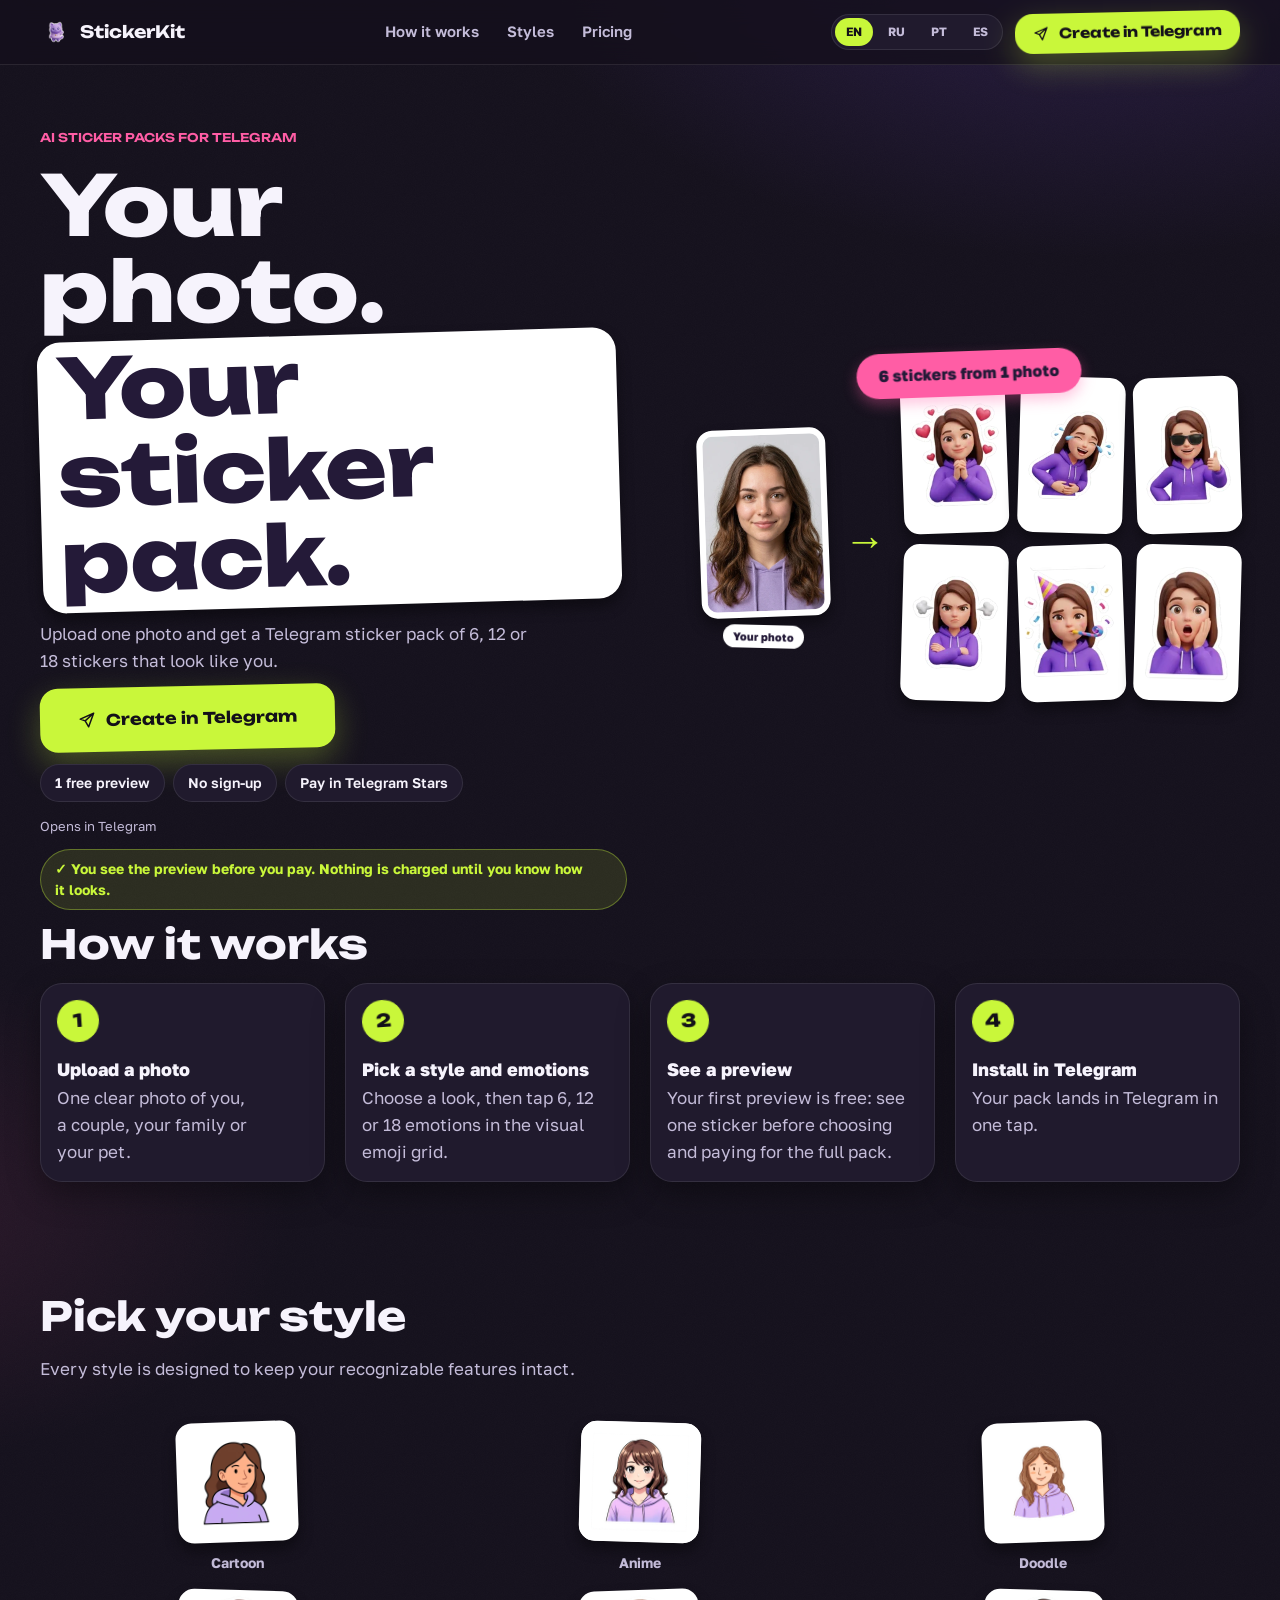
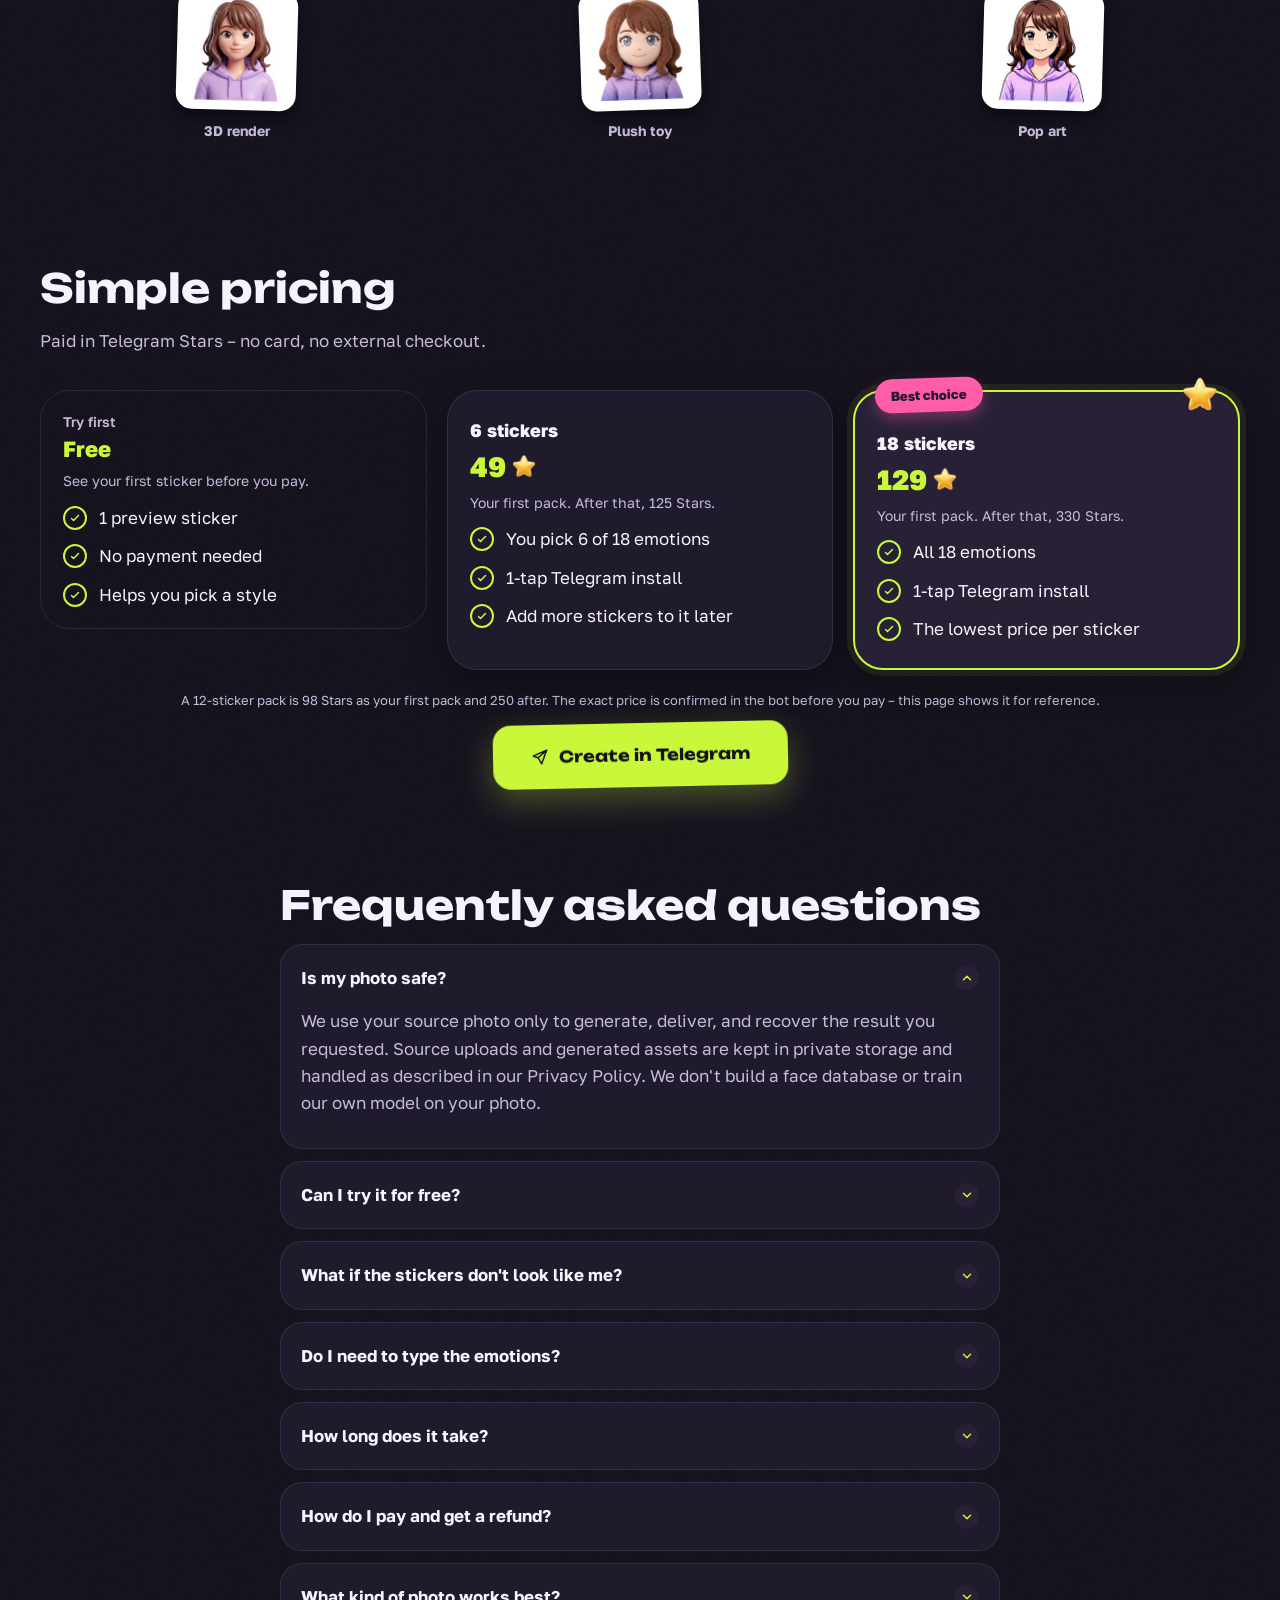
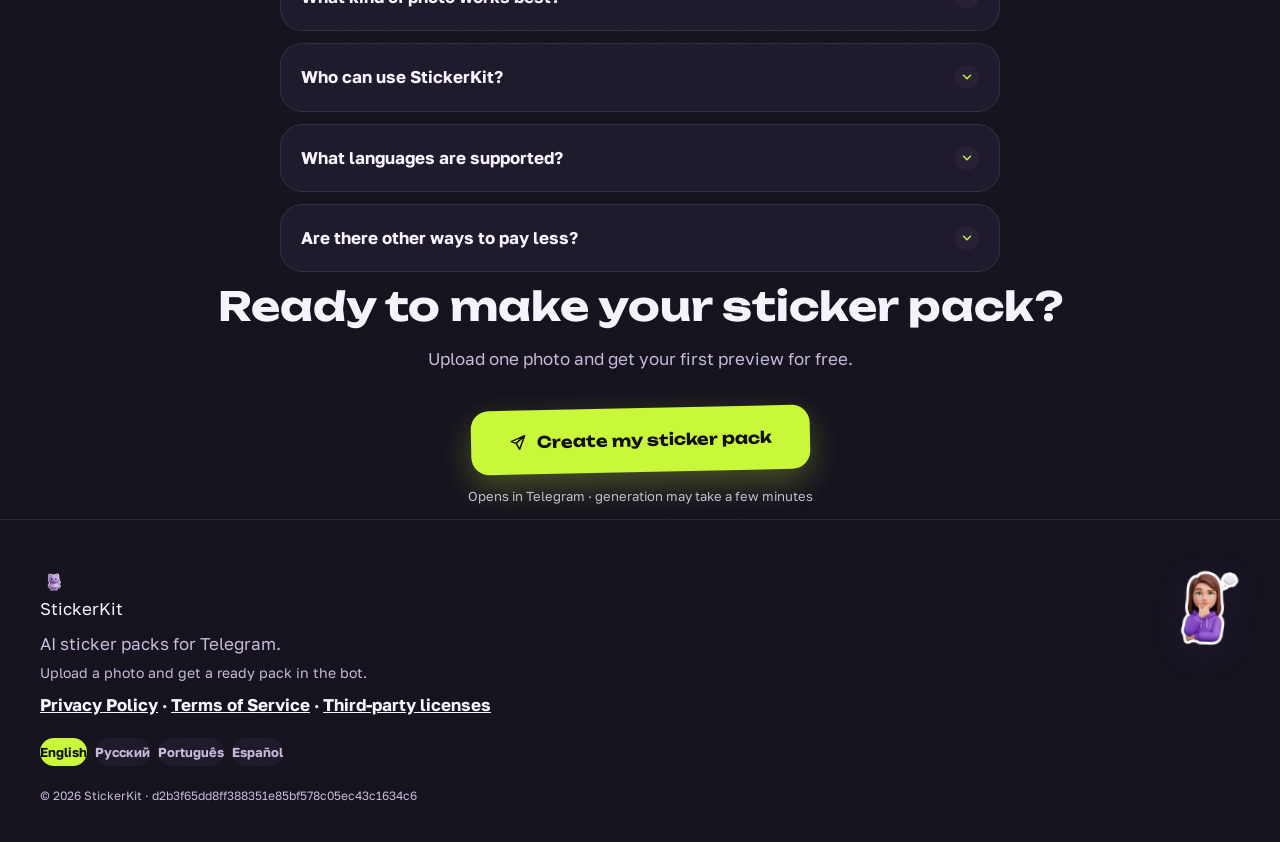
==== commit 3040bfa3: "deploy: stickerkitapp/stickerkit-landing@d2b3f65dd8ff388351e85bf578c05ec43c1634c6" ====
--- a/index.html
+++ b/index.html
@@ -1 +1 @@
-<!DOCTYPE html><html lang="en"><head><meta charset="utf-8"><meta name="viewport" content="width=device-width, initial-scale=1"><title>StickerKit – turn your photo into a Telegram sticker pack</title><meta name="description" content="Upload one photo and get a personalized sticker pack that actually looks like you: solo, couple, family or pet. Installs into Telegram in one tap."><link rel="canonical" href="https://stickerkit.app/"><link rel="alternate" hreflang="en" href="https://stickerkit.app/"><link rel="alternate" hreflang="ru" href="https://stickerkit.app/ru/"><link rel="alternate" hreflang="es" href="https://stickerkit.app/es/"><link rel="alternate" hreflang="pt-BR" href="https://stickerkit.app/pt/"><link rel="alternate" hreflang="x-default" href="https://stickerkit.app/"><link rel="icon" type="image/webp" href="/assets/ui/mascot-cat.webp"><meta property="og:type" content="website"><meta property="og:site_name" content="StickerKit"><meta property="og:locale" content="en_US"><meta property="og:title" content="StickerKit – turn your photo into a Telegram sticker pack"><meta property="og:description" content="Upload one photo and get a personalized sticker pack that actually looks like you: solo, couple, family or pet. Installs into Telegram in one tap."><meta property="og:url" content="https://stickerkit.app/"><meta property="og:image" content="https://stickerkit.app/assets/ui/social-card.webp"><meta property="og:image:type" content="image/webp"><meta property="og:image:width" content="1200"><meta property="og:image:height" content="630"><meta property="og:image:alt" content="Personalized StickerKit sticker examples"><meta name="twitter:card" content="summary_large_image"><meta name="twitter:title" content="StickerKit – turn your photo into a Telegram sticker pack"><meta name="twitter:description" content="Upload one photo and get a personalized sticker pack that actually looks like you: solo, couple, family or pet. Installs into Telegram in one tap."><meta name="twitter:image" content="https://stickerkit.app/assets/ui/social-card.webp"><meta name="twitter:image:alt" content="Personalized StickerKit sticker examples"><link rel="stylesheet" href="/_astro/i18n.CnTxMMP6.css"><link rel="stylesheet" href="/_astro/StickyCta.CfdZxKbj.css"></head><body><header class="site-header" data-astro-cid-nen7h5rs><div class="container site-header__row" data-astro-cid-nen7h5rs><div class="wordmark" data-astro-cid-nen7h5rs><img src="/assets/ui/mascot-cat.webp" width="32" height="32" alt="" loading="eager" data-astro-cid-nen7h5rs>StickerKit</div><nav class="site-nav" aria-label="Main navigation" data-astro-cid-nen7h5rs><a href="#how-it-works" data-astro-cid-nen7h5rs>How it works</a><a href="#styles" data-astro-cid-nen7h5rs>Styles</a><a href="#pricing" data-astro-cid-nen7h5rs>Pricing</a></nav><div class="site-header__actions" data-astro-cid-nen7h5rs><nav class="lang-switcher-compact" aria-label="Language" data-astro-cid-nen7h5rs><a href="/" class="lang-pill-compact lang-pill-compact--active" data-astro-cid-nen7h5rs>EN</a><a href="/ru/" class="lang-pill-compact" data-astro-cid-nen7h5rs>RU</a><a href="/pt/" class="lang-pill-compact" data-astro-cid-nen7h5rs>PT</a><a href="/es/" class="lang-pill-compact" data-astro-cid-nen7h5rs>ES</a></nav><a href="https://t.me/stickerkit_bot?start=lp_header_en" target="_blank" rel="noopener" class="cta-button cta-button--compact" data-astro-cid-nen7h5rs><svg width="16" height="16" viewBox="0 0 24 24" fill="none" aria-hidden="true" data-astro-cid-nen7h5rs><path d="M21 3 3 10.5l6.5 2.5m11.5-10L14 21l-4.5-8m11.5-10L9.5 13" stroke="currentColor" stroke-width="2" stroke-linecap="round" stroke-linejoin="round" data-astro-cid-nen7h5rs></path></svg>Create in Telegram</a></div></div></header><main><section class="container hero" data-astro-cid-ge2uvauf><div class="hero__copy" data-astro-cid-ge2uvauf><p class="eyebrow reveal" style="animation-delay: 60ms;" data-astro-cid-ge2uvauf>AI sticker packs for Telegram</p><h1 class="reveal" style="animation-delay: 120ms;" data-astro-cid-ge2uvauf>Your photo.<br data-astro-cid-ge2uvauf><span class="headline-sticker" data-astro-cid-ge2uvauf>Your sticker pack.</span></h1><p class="text-muted reveal" style="animation-delay: 180ms; max-width: 46ch;" data-astro-cid-ge2uvauf>Upload one photo and get a Telegram sticker pack of 6, 12 or 18 stickers that look like you.</p><div class="reveal" style="animation-delay: 240ms;" data-astro-cid-ge2uvauf><a href="https://t.me/stickerkit_bot?start=lp_hero_en" target="_blank" rel="noopener" class="cta-button"><svg width="18" height="18" viewBox="0 0 24 24" fill="none" aria-hidden="true"><path d="M21 3 3 10.5l6.5 2.5m11.5-10L14 21l-4.5-8m11.5-10L9.5 13" stroke="currentColor" stroke-width="2" stroke-linecap="round" stroke-linejoin="round"></path></svg>Create in Telegram</a></div><div class="trust-chips reveal" style="animation-delay: 280ms;" data-astro-cid-ge2uvauf><span class="trust-chip" data-astro-cid-ge2uvauf>1 free preview</span><span class="trust-chip" data-astro-cid-ge2uvauf>No sign-up</span><span class="trust-chip" data-astro-cid-ge2uvauf>Pay in Telegram Stars</span></div><p class="text-muted reveal" style="animation-delay: 300ms; font-size: 13px; margin-top: 4px;" data-astro-cid-ge2uvauf>Opens in Telegram</p><p class="guarantee-badge reveal" style="animation-delay: 320ms;" data-astro-cid-ge2uvauf>✓ You see the preview before you pay. Nothing is charged until you know how it looks.</p></div><div class="hero__art reveal" style="animation-delay: 160ms;" data-astro-cid-ge2uvauf><div class="proof" data-astro-cid-ge2uvauf><span class="pill-badge proof__badge" data-astro-cid-ge2uvauf>6 stickers from 1 photo</span><div class="proof__row" data-astro-cid-ge2uvauf><div class="proof__source" data-astro-cid-ge2uvauf><div class="tile-shadow proof__photo" data-astro-cid-ge2uvauf><img src="/assets/ui/source-photo.webp" width="176" height="176" alt="Source photo matching the generated stickers" loading="eager" fetchpriority="high" data-astro-cid-ge2uvauf></div><span class="proof__chip" data-astro-cid-ge2uvauf>Your photo</span></div><span class="proof__arrow" aria-hidden="true" data-astro-cid-ge2uvauf>→</span><div class="proof__grid" aria-hidden="true" data-astro-cid-ge2uvauf><div class="tile-shadow proof__sticker" data-astro-cid-ge2uvauf><img src="/assets/stickers/sticker-01.webp" width="144" height="144" alt="" loading="lazy" data-astro-cid-ge2uvauf></div><div class="tile-shadow proof__sticker" data-astro-cid-ge2uvauf><img src="/assets/stickers/sticker-02.webp" width="144" height="144" alt="" loading="lazy" data-astro-cid-ge2uvauf></div><div class="tile-shadow proof__sticker" data-astro-cid-ge2uvauf><img src="/assets/stickers/sticker-03.webp" width="144" height="144" alt="" loading="lazy" data-astro-cid-ge2uvauf></div><div class="tile-shadow proof__sticker" data-astro-cid-ge2uvauf><img src="/assets/stickers/sticker-06.webp" width="144" height="144" alt="" loading="lazy" data-astro-cid-ge2uvauf></div><div class="tile-shadow proof__sticker" data-astro-cid-ge2uvauf><img src="/assets/stickers/sticker-07.webp" width="144" height="144" alt="" loading="lazy" data-astro-cid-ge2uvauf></div><div class="tile-shadow proof__sticker" data-astro-cid-ge2uvauf><img src="/assets/stickers/sticker-10.webp" width="144" height="144" alt="" loading="lazy" data-astro-cid-ge2uvauf></div></div></div></div></div></section><section class="container" id="how-it-works" data-astro-cid-l43jfdkk><h2 data-astro-cid-l43jfdkk>How it works</h2><div class="grid-4" data-astro-cid-l43jfdkk><div class="card step-card reveal" style="animation-delay: 0ms;" data-astro-cid-l43jfdkk><div class="step-badge" data-astro-cid-l43jfdkk>1</div><h3 class="step-card__title" data-astro-cid-l43jfdkk>Upload a photo</h3><p class="text-muted step-card__desc" data-astro-cid-l43jfdkk>One clear photo of you, a couple, your family or your pet.</p></div><div class="card step-card reveal" style="animation-delay: 80ms;" data-astro-cid-l43jfdkk><div class="step-badge" data-astro-cid-l43jfdkk>2</div><h3 class="step-card__title" data-astro-cid-l43jfdkk>Pick a style and emotions</h3><p class="text-muted step-card__desc" data-astro-cid-l43jfdkk>Choose a look, then tap 6, 12 or 18 emotions in the visual emoji grid.</p></div><div class="card step-card reveal" style="animation-delay: 160ms;" data-astro-cid-l43jfdkk><div class="step-badge" data-astro-cid-l43jfdkk>3</div><h3 class="step-card__title" data-astro-cid-l43jfdkk>See a preview</h3><p class="text-muted step-card__desc" data-astro-cid-l43jfdkk>Your first preview is free: see one sticker before choosing and paying for the full pack.</p></div><div class="card step-card reveal" style="animation-delay: 240ms;" data-astro-cid-l43jfdkk><div class="step-badge" data-astro-cid-l43jfdkk>4</div><h3 class="step-card__title" data-astro-cid-l43jfdkk>Install in Telegram</h3><p class="text-muted step-card__desc" data-astro-cid-l43jfdkk>Your pack lands in Telegram in one tap.</p></div></div></section><section class="container" id="styles" data-astro-cid-phn37o7r><h2 data-astro-cid-phn37o7r>Pick your style</h2><p class="text-muted section-lede" data-astro-cid-phn37o7r>Every style is designed to keep your recognizable features intact.</p><div class="style-grid" tabindex="0" aria-label="Pick your style" data-astro-cid-phn37o7r><figure class="style-tile" data-astro-cid-phn37o7r><span class="style-tile__frame" data-astro-cid-phn37o7r><img src="/assets/styles/style-cartoon.webp" width="120" height="120" alt="Cartoon" loading="lazy" data-astro-cid-phn37o7r></span><figcaption data-astro-cid-phn37o7r>Cartoon</figcaption></figure><figure class="style-tile" data-astro-cid-phn37o7r><span class="style-tile__frame" data-astro-cid-phn37o7r><img src="/assets/styles/style-anime.webp" width="120" height="120" alt="Anime" loading="lazy" data-astro-cid-phn37o7r></span><figcaption data-astro-cid-phn37o7r>Anime</figcaption></figure><figure class="style-tile" data-astro-cid-phn37o7r><span class="style-tile__frame" data-astro-cid-phn37o7r><img src="/assets/styles/style-doodle.webp" width="120" height="120" alt="Doodle" loading="lazy" data-astro-cid-phn37o7r></span><figcaption data-astro-cid-phn37o7r>Doodle</figcaption></figure><figure class="style-tile" data-astro-cid-phn37o7r><span class="style-tile__frame" data-astro-cid-phn37o7r><img src="/assets/styles/style-render3d.webp" width="120" height="120" alt="3D render" loading="lazy" data-astro-cid-phn37o7r></span><figcaption data-astro-cid-phn37o7r>3D render</figcaption></figure><figure class="style-tile" data-astro-cid-phn37o7r><span class="style-tile__frame" data-astro-cid-phn37o7r><img src="/assets/styles/style-plush.webp" width="120" height="120" alt="Plush toy" loading="lazy" data-astro-cid-phn37o7r></span><figcaption data-astro-cid-phn37o7r>Plush toy</figcaption></figure><figure class="style-tile" data-astro-cid-phn37o7r><span class="style-tile__frame" data-astro-cid-phn37o7r><img src="/assets/styles/style-popart.webp" width="120" height="120" alt="Pop art" loading="lazy" data-astro-cid-phn37o7r></span><figcaption data-astro-cid-phn37o7r>Pop art</figcaption></figure></div></section><section class="container" id="pricing" data-astro-cid-htruwgye><h2 data-astro-cid-htruwgye>Simple pricing</h2><p class="text-muted section-lede" data-astro-cid-htruwgye>Paid in Telegram Stars – no card, no external checkout.</p><div class="grid-3" data-astro-cid-htruwgye><div class="plan-card reveal plan-card--try" style="animation-delay: 0ms;" data-astro-cid-htruwgye><p style="font-family: var(--font-body); font-weight: 600; font-size: 14px; margin: 0 0 0; color: var(--text-muted);" data-astro-cid-htruwgye>Try first</p><p class="plan-price" style="font-size: 22px; font-weight: 800; color: var(--acid); margin-bottom: 4px;" data-astro-cid-htruwgye>Free</p><p class="text-muted" style="font-size: 14px;" data-astro-cid-htruwgye>See your first sticker before you pay.</p><ul class="check-list" data-astro-cid-htruwgye><li data-astro-cid-htruwgye><span class="check-icon" aria-hidden="true" data-astro-cid-htruwgye><svg width="12" height="12" viewBox="0 0 24 24" fill="none" data-astro-cid-htruwgye><path d="M5 13l4 4L19 7" stroke="currentColor" stroke-width="3" stroke-linecap="round" stroke-linejoin="round" data-astro-cid-htruwgye></path></svg></span><span data-astro-cid-htruwgye>1 preview sticker</span></li><li data-astro-cid-htruwgye><span class="check-icon" aria-hidden="true" data-astro-cid-htruwgye><svg width="12" height="12" viewBox="0 0 24 24" fill="none" data-astro-cid-htruwgye><path d="M5 13l4 4L19 7" stroke="currentColor" stroke-width="3" stroke-linecap="round" stroke-linejoin="round" data-astro-cid-htruwgye></path></svg></span><span data-astro-cid-htruwgye>No payment needed</span></li><li data-astro-cid-htruwgye><span class="check-icon" aria-hidden="true" data-astro-cid-htruwgye><svg width="12" height="12" viewBox="0 0 24 24" fill="none" data-astro-cid-htruwgye><path d="M5 13l4 4L19 7" stroke="currentColor" stroke-width="3" stroke-linecap="round" stroke-linejoin="round" data-astro-cid-htruwgye></path></svg></span><span data-astro-cid-htruwgye>Helps you pick a style</span></li></ul></div><div class="plan-card reveal" style="animation-delay: 90ms;" data-astro-cid-htruwgye><p style="font-family: var(--font-body); font-weight: 800; font-size: 18px; margin: 0 0 0; color: var(--text);" data-astro-cid-htruwgye>6 stickers</p><p class="plan-price" style="font-size: 28px; font-weight: 800; color: var(--acid); margin-bottom: 4px;" data-astro-cid-htruwgye>49<img src="/assets/ui/star.webp" width="24" height="24" alt="Stars" class="plan-price__star" loading="lazy" data-astro-cid-htruwgye></p><p class="text-muted" style="font-size: 14px;" data-astro-cid-htruwgye>Your first pack. After that, 125 Stars.</p><ul class="check-list" data-astro-cid-htruwgye><li data-astro-cid-htruwgye><span class="check-icon" aria-hidden="true" data-astro-cid-htruwgye><svg width="12" height="12" viewBox="0 0 24 24" fill="none" data-astro-cid-htruwgye><path d="M5 13l4 4L19 7" stroke="currentColor" stroke-width="3" stroke-linecap="round" stroke-linejoin="round" data-astro-cid-htruwgye></path></svg></span><span data-astro-cid-htruwgye>You pick 6 of 18 emotions</span></li><li data-astro-cid-htruwgye><span class="check-icon" aria-hidden="true" data-astro-cid-htruwgye><svg width="12" height="12" viewBox="0 0 24 24" fill="none" data-astro-cid-htruwgye><path d="M5 13l4 4L19 7" stroke="currentColor" stroke-width="3" stroke-linecap="round" stroke-linejoin="round" data-astro-cid-htruwgye></path></svg></span><span data-astro-cid-htruwgye>1-tap Telegram install</span></li><li data-astro-cid-htruwgye><span class="check-icon" aria-hidden="true" data-astro-cid-htruwgye><svg width="12" height="12" viewBox="0 0 24 24" fill="none" data-astro-cid-htruwgye><path d="M5 13l4 4L19 7" stroke="currentColor" stroke-width="3" stroke-linecap="round" stroke-linejoin="round" data-astro-cid-htruwgye></path></svg></span><span data-astro-cid-htruwgye>Add more stickers to it later</span></li></ul></div><div class="plan-card reveal plan-card--featured" style="animation-delay: 180ms;" data-astro-cid-htruwgye><img src="/assets/ui/star.webp" width="36" height="36" alt="" class="plan-card__badge" loading="lazy" data-astro-cid-htruwgye><span class="pill-badge" style="position: absolute; top: -14px; left: 20px;" data-astro-cid-htruwgye>Best choice</span><p style="font-family: var(--font-body); font-weight: 800; font-size: 18px; margin: 12px 0 0; color: var(--text);" data-astro-cid-htruwgye>18 stickers</p><p class="plan-price" style="font-size: 28px; font-weight: 800; color: var(--acid); margin-bottom: 4px;" data-astro-cid-htruwgye>129<img src="/assets/ui/star.webp" width="24" height="24" alt="Stars" class="plan-price__star" loading="lazy" data-astro-cid-htruwgye></p><p class="text-muted" style="font-size: 14px;" data-astro-cid-htruwgye>Your first pack. After that, 330 Stars.</p><ul class="check-list" data-astro-cid-htruwgye><li data-astro-cid-htruwgye><span class="check-icon" aria-hidden="true" data-astro-cid-htruwgye><svg width="12" height="12" viewBox="0 0 24 24" fill="none" data-astro-cid-htruwgye><path d="M5 13l4 4L19 7" stroke="currentColor" stroke-width="3" stroke-linecap="round" stroke-linejoin="round" data-astro-cid-htruwgye></path></svg></span><span data-astro-cid-htruwgye>All 18 emotions</span></li><li data-astro-cid-htruwgye><span class="check-icon" aria-hidden="true" data-astro-cid-htruwgye><svg width="12" height="12" viewBox="0 0 24 24" fill="none" data-astro-cid-htruwgye><path d="M5 13l4 4L19 7" stroke="currentColor" stroke-width="3" stroke-linecap="round" stroke-linejoin="round" data-astro-cid-htruwgye></path></svg></span><span data-astro-cid-htruwgye>1-tap Telegram install</span></li><li data-astro-cid-htruwgye><span class="check-icon" aria-hidden="true" data-astro-cid-htruwgye><svg width="12" height="12" viewBox="0 0 24 24" fill="none" data-astro-cid-htruwgye><path d="M5 13l4 4L19 7" stroke="currentColor" stroke-width="3" stroke-linecap="round" stroke-linejoin="round" data-astro-cid-htruwgye></path></svg></span><span data-astro-cid-htruwgye>The lowest price per sticker</span></li></ul></div></div><p class="text-muted" style="font-size: 13px; margin-top: 20px; text-align: center;" data-astro-cid-htruwgye>A 12-sticker pack is 98 Stars as your first pack and 250 after. The exact price is confirmed in the bot before you pay – this page shows it for reference.</p><div style="display: flex; justify-content: center; margin-top: 8px;" data-astro-cid-htruwgye><a href="https://t.me/stickerkit_bot?start=lp_pricing_en" target="_blank" rel="noopener" class="cta-button"><svg width="18" height="18" viewBox="0 0 24 24" fill="none" aria-hidden="true"><path d="M21 3 3 10.5l6.5 2.5m11.5-10L14 21l-4.5-8m11.5-10L9.5 13" stroke="currentColor" stroke-width="2" stroke-linecap="round" stroke-linejoin="round"></path></svg>Create in Telegram</a></div></section><section class="container" id="faq"><div class="prose"><h2>Frequently asked questions</h2><details class="faq-item reveal" style="animation-delay: 0ms;" open><summary>Is my photo safe?</summary><p class="text-muted">We use your source photo only to generate, deliver, and recover the result you requested. Source uploads and generated assets are kept in private storage and handled as described in our Privacy Policy. We don&#39;t build a face database or train our own model on your photo.</p></details><details class="faq-item reveal" style="animation-delay: 40ms;"><summary>Can I try it for free?</summary><p class="text-muted">Yes: the first preview sticker is free. Upload a photo, pick a style, and see the result before you pay.</p></details><details class="faq-item reveal" style="animation-delay: 80ms;"><summary>What if the stickers don&#39;t look like me?</summary><p class="text-muted">You always see the preview first, and nothing is charged until you&#39;re happy with it. If the likeness isn&#39;t there, simply don&#39;t buy the pack. If something went wrong with a pack you already paid for, write to support with /paysupport in the bot and we&#39;ll take a look.</p></details><details class="faq-item reveal" style="animation-delay: 120ms;"><summary>Do I need to type the emotions?</summary><p class="text-muted">No. In the Mini App, tap the emotions you want in the visual emoji grid: there are 18 to choose from, and each one you pick becomes a sticker. A pack has 6, 12 or 18.</p></details><details class="faq-item reveal" style="animation-delay: 160ms;"><summary>How long does it take?</summary><p class="text-muted">Usually a few minutes from photo to finished pack; a busy queue can make it longer.</p></details><details class="faq-item reveal" style="animation-delay: 200ms;"><summary>How do I pay and get a refund?</summary><p class="text-muted">Payment is handled through Telegram Stars inside the bot. If anything goes wrong with a payment, send /paysupport in the bot and we&#39;ll review it. Statutory rights still apply.</p></details><details class="faq-item reveal" style="animation-delay: 240ms;"><summary>What kind of photo works best?</summary><p class="text-muted">For people, use a clear, well-lit photo without heavy filters, dark sunglasses, or covered faces; for a couple or family, keep every face visible. For a pet, make sure its face and defining features are clear and unobstructed.</p></details><details class="faq-item reveal" style="animation-delay: 280ms;"><summary>Who can use StickerKit?</summary><p class="text-muted">StickerKit is for users aged 18 or older. Using it means you accept the Terms of Service and the Privacy Policy. We don&#39;t ask for a birth date or ID.</p></details><details class="faq-item reveal" style="animation-delay: 320ms;"><summary>What languages are supported?</summary><p class="text-muted">This site is available in English, Russian, Spanish, and Brazilian Portuguese. The bot and the Mini App are in English and Russian.</p></details><details class="faq-item reveal" style="animation-delay: 360ms;"><summary>Are there other ways to pay less?</summary><p class="text-muted">Yes. Post a story about your pack and get 2 more stickers free. Join our Telegram channel and let us show your pack there for 3 more. Do both, and your first 6-sticker pack is free. You can also send an unpaid pack to a friend so they can pay for it as a gift.</p></details></div></section><section class="container final-cta" data-astro-cid-blvy5prr><h2 data-astro-cid-blvy5prr>Ready to make your sticker pack?</h2><p class="text-muted section-lede" style="margin-left: auto; margin-right: auto;" data-astro-cid-blvy5prr>Upload one photo and get your first preview for free.</p><a href="https://t.me/stickerkit_bot?start=lp_final_en" target="_blank" rel="noopener" class="cta-button"><svg width="18" height="18" viewBox="0 0 24 24" fill="none" aria-hidden="true"><path d="M21 3 3 10.5l6.5 2.5m11.5-10L14 21l-4.5-8m11.5-10L9.5 13" stroke="currentColor" stroke-width="2" stroke-linecap="round" stroke-linejoin="round"></path></svg>Create my sticker pack</a><p class="text-muted" style="font-size: 13px; margin-top: 14px;" data-astro-cid-blvy5prr>Opens in Telegram · generation may take a few minutes</p></section></main><footer class="site-footer" data-astro-cid-jo6i4kqk><div class="container site-footer__row" data-astro-cid-jo6i4kqk><div class="site-footer__brand" data-astro-cid-jo6i4kqk><div class="wordmark" data-astro-cid-jo6i4kqk><img src="/assets/ui/mascot-cat.webp" width="28" height="28" alt="" loading="lazy" data-astro-cid-jo6i4kqk>StickerKit</div><p class="text-muted" style="margin: 8px 0 4px;" data-astro-cid-jo6i4kqk>AI sticker packs for Telegram.</p><p class="text-muted" style="margin: 0 0 4px; font-size: 14px;" data-astro-cid-jo6i4kqk>Upload a photo and get a ready pack in the bot.</p></div><img src="/assets/stickers/sticker-04.webp" width="61" height="80" alt="" loading="lazy" class="site-footer__sticker" data-astro-cid-jo6i4kqk></div><div class="container" data-astro-cid-jo6i4kqk><p style="font-weight: 700;" data-astro-cid-jo6i4kqk><a href="/privacy" data-astro-cid-jo6i4kqk>Privacy Policy</a> · <a href="/terms" data-astro-cid-jo6i4kqk>Terms of Service</a> · <a href="/third-party-font-licenses.txt" data-astro-cid-jo6i4kqk>Third-party licenses</a></p><nav aria-label="Language" class="lang-switcher" data-astro-cid-jo6i4kqk><a href="/" class="lang-pill lang-pill--active" data-astro-cid-jo6i4kqk>English</a><a href="/ru/" class="lang-pill" data-astro-cid-jo6i4kqk>Русский</a><a href="/pt/" class="lang-pill" data-astro-cid-jo6i4kqk>Português</a><a href="/es/" class="lang-pill" data-astro-cid-jo6i4kqk>Español</a></nav><p class="text-muted" style="font-size: 12px; margin-top: 20px;" data-astro-cid-jo6i4kqk>© 2026 StickerKit · <span title="build" data-astro-cid-jo6i4kqk>1acf72fd20d56de0b76f2f3a2c218ae046c79a28</span></p></div></footer><div class="sticky-cta"><a href="https://t.me/stickerkit_bot?start=lp_sticky_en" target="_blank" rel="noopener" class="cta-button cta-button--block"><svg width="18" height="18" viewBox="0 0 24 24" fill="none" aria-hidden="true"><path d="M21 3 3 10.5l6.5 2.5m11.5-10L14 21l-4.5-8m11.5-10L9.5 13" stroke="currentColor" stroke-width="2" stroke-linecap="round" stroke-linejoin="round"></path></svg>Create in Telegram</a></div></body></html>+<!DOCTYPE html><html lang="en"><head><meta charset="utf-8"><meta name="viewport" content="width=device-width, initial-scale=1"><title>StickerKit – turn your photo into a Telegram sticker pack</title><meta name="description" content="Upload one photo and get a personalized sticker pack that actually looks like you: solo, couple, family or pet. Installs into Telegram in one tap."><link rel="canonical" href="https://stickerkit.app/"><link rel="alternate" hreflang="en" href="https://stickerkit.app/"><link rel="alternate" hreflang="ru" href="https://stickerkit.app/ru/"><link rel="alternate" hreflang="es" href="https://stickerkit.app/es/"><link rel="alternate" hreflang="pt-BR" href="https://stickerkit.app/pt/"><link rel="alternate" hreflang="x-default" href="https://stickerkit.app/"><link rel="icon" type="image/webp" href="/assets/ui/mascot-cat.webp"><meta property="og:type" content="website"><meta property="og:site_name" content="StickerKit"><meta property="og:locale" content="en_US"><meta property="og:title" content="StickerKit – turn your photo into a Telegram sticker pack"><meta property="og:description" content="Upload one photo and get a personalized sticker pack that actually looks like you: solo, couple, family or pet. Installs into Telegram in one tap."><meta property="og:url" content="https://stickerkit.app/"><meta property="og:image" content="https://stickerkit.app/assets/ui/social-card.webp"><meta property="og:image:type" content="image/webp"><meta property="og:image:width" content="1200"><meta property="og:image:height" content="630"><meta property="og:image:alt" content="Personalized StickerKit sticker examples"><meta name="twitter:card" content="summary_large_image"><meta name="twitter:title" content="StickerKit – turn your photo into a Telegram sticker pack"><meta name="twitter:description" content="Upload one photo and get a personalized sticker pack that actually looks like you: solo, couple, family or pet. Installs into Telegram in one tap."><meta name="twitter:image" content="https://stickerkit.app/assets/ui/social-card.webp"><meta name="twitter:image:alt" content="Personalized StickerKit sticker examples"><link rel="stylesheet" href="/_astro/i18n.CnTxMMP6.css"><link rel="stylesheet" href="/_astro/StickyCta.CfdZxKbj.css"></head><body><header class="site-header" data-astro-cid-nen7h5rs><div class="container site-header__row" data-astro-cid-nen7h5rs><div class="wordmark" data-astro-cid-nen7h5rs><img src="/assets/ui/mascot-cat.webp" width="32" height="32" alt="" loading="eager" data-astro-cid-nen7h5rs>StickerKit</div><nav class="site-nav" aria-label="Main navigation" data-astro-cid-nen7h5rs><a href="#how-it-works" data-astro-cid-nen7h5rs>How it works</a><a href="#styles" data-astro-cid-nen7h5rs>Styles</a><a href="#pricing" data-astro-cid-nen7h5rs>Pricing</a></nav><div class="site-header__actions" data-astro-cid-nen7h5rs><nav class="lang-switcher-compact" aria-label="Language" data-astro-cid-nen7h5rs><a href="/" class="lang-pill-compact lang-pill-compact--active" data-astro-cid-nen7h5rs>EN</a><a href="/ru/" class="lang-pill-compact" data-astro-cid-nen7h5rs>RU</a><a href="/pt/" class="lang-pill-compact" data-astro-cid-nen7h5rs>PT</a><a href="/es/" class="lang-pill-compact" data-astro-cid-nen7h5rs>ES</a></nav><a href="https://t.me/stickerkit_bot?start=lp_header_en" target="_blank" rel="noopener" class="cta-button cta-button--compact" data-astro-cid-nen7h5rs><svg width="16" height="16" viewBox="0 0 24 24" fill="none" aria-hidden="true" data-astro-cid-nen7h5rs><path d="M21 3 3 10.5l6.5 2.5m11.5-10L14 21l-4.5-8m11.5-10L9.5 13" stroke="currentColor" stroke-width="2" stroke-linecap="round" stroke-linejoin="round" data-astro-cid-nen7h5rs></path></svg>Create in Telegram</a></div></div></header><main><section class="container hero" data-astro-cid-ge2uvauf><div class="hero__copy" data-astro-cid-ge2uvauf><p class="eyebrow reveal" style="animation-delay: 60ms;" data-astro-cid-ge2uvauf>AI sticker packs for Telegram</p><h1 class="reveal" style="animation-delay: 120ms;" data-astro-cid-ge2uvauf>Your photo.<br data-astro-cid-ge2uvauf><span class="headline-sticker" data-astro-cid-ge2uvauf>Your sticker pack.</span></h1><p class="text-muted reveal" style="animation-delay: 180ms; max-width: 46ch;" data-astro-cid-ge2uvauf>Upload one photo and get a Telegram sticker pack of 6, 12 or 18 stickers that look like you.</p><div class="reveal" style="animation-delay: 240ms;" data-astro-cid-ge2uvauf><a href="https://t.me/stickerkit_bot?start=lp_hero_en" target="_blank" rel="noopener" class="cta-button"><svg width="18" height="18" viewBox="0 0 24 24" fill="none" aria-hidden="true"><path d="M21 3 3 10.5l6.5 2.5m11.5-10L14 21l-4.5-8m11.5-10L9.5 13" stroke="currentColor" stroke-width="2" stroke-linecap="round" stroke-linejoin="round"></path></svg>Create in Telegram</a></div><div class="trust-chips reveal" style="animation-delay: 280ms;" data-astro-cid-ge2uvauf><span class="trust-chip" data-astro-cid-ge2uvauf>1 free preview</span><span class="trust-chip" data-astro-cid-ge2uvauf>No sign-up</span><span class="trust-chip" data-astro-cid-ge2uvauf>Pay in Telegram Stars</span></div><p class="text-muted reveal" style="animation-delay: 300ms; font-size: 13px; margin-top: 4px;" data-astro-cid-ge2uvauf>Opens in Telegram</p><p class="guarantee-badge reveal" style="animation-delay: 320ms;" data-astro-cid-ge2uvauf>✓ You see the preview before you pay. Nothing is charged until you know how it looks.</p></div><div class="hero__art reveal" style="animation-delay: 160ms;" data-astro-cid-ge2uvauf><div class="proof" data-astro-cid-ge2uvauf><span class="pill-badge proof__badge" data-astro-cid-ge2uvauf>6 stickers from 1 photo</span><div class="proof__row" data-astro-cid-ge2uvauf><div class="proof__source" data-astro-cid-ge2uvauf><div class="tile-shadow proof__photo" data-astro-cid-ge2uvauf><img src="/assets/ui/source-photo.webp" width="176" height="176" alt="Source photo matching the generated stickers" loading="eager" fetchpriority="high" data-astro-cid-ge2uvauf></div><span class="proof__chip" data-astro-cid-ge2uvauf>Your photo</span></div><span class="proof__arrow" aria-hidden="true" data-astro-cid-ge2uvauf>→</span><div class="proof__grid" aria-hidden="true" data-astro-cid-ge2uvauf><div class="tile-shadow proof__sticker" data-astro-cid-ge2uvauf><img src="/assets/stickers/sticker-01.webp" width="144" height="144" alt="" loading="lazy" data-astro-cid-ge2uvauf></div><div class="tile-shadow proof__sticker" data-astro-cid-ge2uvauf><img src="/assets/stickers/sticker-02.webp" width="144" height="144" alt="" loading="lazy" data-astro-cid-ge2uvauf></div><div class="tile-shadow proof__sticker" data-astro-cid-ge2uvauf><img src="/assets/stickers/sticker-03.webp" width="144" height="144" alt="" loading="lazy" data-astro-cid-ge2uvauf></div><div class="tile-shadow proof__sticker" data-astro-cid-ge2uvauf><img src="/assets/stickers/sticker-06.webp" width="144" height="144" alt="" loading="lazy" data-astro-cid-ge2uvauf></div><div class="tile-shadow proof__sticker" data-astro-cid-ge2uvauf><img src="/assets/stickers/sticker-07.webp" width="144" height="144" alt="" loading="lazy" data-astro-cid-ge2uvauf></div><div class="tile-shadow proof__sticker" data-astro-cid-ge2uvauf><img src="/assets/stickers/sticker-10.webp" width="144" height="144" alt="" loading="lazy" data-astro-cid-ge2uvauf></div></div></div></div></div></section><section class="container" id="how-it-works" data-astro-cid-l43jfdkk><h2 data-astro-cid-l43jfdkk>How it works</h2><div class="grid-4" data-astro-cid-l43jfdkk><div class="card step-card reveal" style="animation-delay: 0ms;" data-astro-cid-l43jfdkk><div class="step-badge" data-astro-cid-l43jfdkk>1</div><h3 class="step-card__title" data-astro-cid-l43jfdkk>Upload a photo</h3><p class="text-muted step-card__desc" data-astro-cid-l43jfdkk>One clear photo of you, a couple, your family or your pet.</p></div><div class="card step-card reveal" style="animation-delay: 80ms;" data-astro-cid-l43jfdkk><div class="step-badge" data-astro-cid-l43jfdkk>2</div><h3 class="step-card__title" data-astro-cid-l43jfdkk>Pick a style and emotions</h3><p class="text-muted step-card__desc" data-astro-cid-l43jfdkk>Choose a look, then tap 6, 12 or 18 emotions in the visual emoji grid.</p></div><div class="card step-card reveal" style="animation-delay: 160ms;" data-astro-cid-l43jfdkk><div class="step-badge" data-astro-cid-l43jfdkk>3</div><h3 class="step-card__title" data-astro-cid-l43jfdkk>See a preview</h3><p class="text-muted step-card__desc" data-astro-cid-l43jfdkk>Your first preview is free: see one sticker before choosing and paying for the full pack.</p></div><div class="card step-card reveal" style="animation-delay: 240ms;" data-astro-cid-l43jfdkk><div class="step-badge" data-astro-cid-l43jfdkk>4</div><h3 class="step-card__title" data-astro-cid-l43jfdkk>Install in Telegram</h3><p class="text-muted step-card__desc" data-astro-cid-l43jfdkk>Your pack lands in Telegram in one tap.</p></div></div></section><section class="container" id="styles" data-astro-cid-phn37o7r><h2 data-astro-cid-phn37o7r>Pick your style</h2><p class="text-muted section-lede" data-astro-cid-phn37o7r>Every style is designed to keep your recognizable features intact.</p><div class="style-grid" tabindex="0" aria-label="Pick your style" data-astro-cid-phn37o7r><figure class="style-tile" data-astro-cid-phn37o7r><span class="style-tile__frame" data-astro-cid-phn37o7r><img src="/assets/styles/style-cartoon.webp" width="120" height="120" alt="Cartoon" loading="lazy" data-astro-cid-phn37o7r></span><figcaption data-astro-cid-phn37o7r>Cartoon</figcaption></figure><figure class="style-tile" data-astro-cid-phn37o7r><span class="style-tile__frame" data-astro-cid-phn37o7r><img src="/assets/styles/style-anime.webp" width="120" height="120" alt="Anime" loading="lazy" data-astro-cid-phn37o7r></span><figcaption data-astro-cid-phn37o7r>Anime</figcaption></figure><figure class="style-tile" data-astro-cid-phn37o7r><span class="style-tile__frame" data-astro-cid-phn37o7r><img src="/assets/styles/style-doodle.webp" width="120" height="120" alt="Doodle" loading="lazy" data-astro-cid-phn37o7r></span><figcaption data-astro-cid-phn37o7r>Doodle</figcaption></figure><figure class="style-tile" data-astro-cid-phn37o7r><span class="style-tile__frame" data-astro-cid-phn37o7r><img src="/assets/styles/style-render3d.webp" width="120" height="120" alt="3D render" loading="lazy" data-astro-cid-phn37o7r></span><figcaption data-astro-cid-phn37o7r>3D render</figcaption></figure><figure class="style-tile" data-astro-cid-phn37o7r><span class="style-tile__frame" data-astro-cid-phn37o7r><img src="/assets/styles/style-plush.webp" width="120" height="120" alt="Plush toy" loading="lazy" data-astro-cid-phn37o7r></span><figcaption data-astro-cid-phn37o7r>Plush toy</figcaption></figure><figure class="style-tile" data-astro-cid-phn37o7r><span class="style-tile__frame" data-astro-cid-phn37o7r><img src="/assets/styles/style-popart.webp" width="120" height="120" alt="Pop art" loading="lazy" data-astro-cid-phn37o7r></span><figcaption data-astro-cid-phn37o7r>Pop art</figcaption></figure></div></section><section class="container" id="pricing" data-astro-cid-htruwgye><h2 data-astro-cid-htruwgye>Simple pricing</h2><p class="text-muted section-lede" data-astro-cid-htruwgye>Paid in Telegram Stars – no card, no external checkout.</p><div class="grid-3" data-astro-cid-htruwgye><div class="plan-card reveal plan-card--try" style="animation-delay: 0ms;" data-astro-cid-htruwgye><p style="font-family: var(--font-body); font-weight: 600; font-size: 14px; margin: 0 0 0; color: var(--text-muted);" data-astro-cid-htruwgye>Try first</p><p class="plan-price" style="font-size: 22px; font-weight: 800; color: var(--acid); margin-bottom: 4px;" data-astro-cid-htruwgye>Free</p><p class="text-muted" style="font-size: 14px;" data-astro-cid-htruwgye>See your first sticker before you pay.</p><ul class="check-list" data-astro-cid-htruwgye><li data-astro-cid-htruwgye><span class="check-icon" aria-hidden="true" data-astro-cid-htruwgye><svg width="12" height="12" viewBox="0 0 24 24" fill="none" data-astro-cid-htruwgye><path d="M5 13l4 4L19 7" stroke="currentColor" stroke-width="3" stroke-linecap="round" stroke-linejoin="round" data-astro-cid-htruwgye></path></svg></span><span data-astro-cid-htruwgye>1 preview sticker</span></li><li data-astro-cid-htruwgye><span class="check-icon" aria-hidden="true" data-astro-cid-htruwgye><svg width="12" height="12" viewBox="0 0 24 24" fill="none" data-astro-cid-htruwgye><path d="M5 13l4 4L19 7" stroke="currentColor" stroke-width="3" stroke-linecap="round" stroke-linejoin="round" data-astro-cid-htruwgye></path></svg></span><span data-astro-cid-htruwgye>No payment needed</span></li><li data-astro-cid-htruwgye><span class="check-icon" aria-hidden="true" data-astro-cid-htruwgye><svg width="12" height="12" viewBox="0 0 24 24" fill="none" data-astro-cid-htruwgye><path d="M5 13l4 4L19 7" stroke="currentColor" stroke-width="3" stroke-linecap="round" stroke-linejoin="round" data-astro-cid-htruwgye></path></svg></span><span data-astro-cid-htruwgye>Helps you pick a style</span></li></ul></div><div class="plan-card reveal" style="animation-delay: 90ms;" data-astro-cid-htruwgye><p style="font-family: var(--font-body); font-weight: 800; font-size: 18px; margin: 0 0 0; color: var(--text);" data-astro-cid-htruwgye>6 stickers</p><p class="plan-price" style="font-size: 28px; font-weight: 800; color: var(--acid); margin-bottom: 4px;" data-astro-cid-htruwgye>49<img src="/assets/ui/star.webp" width="24" height="24" alt="Stars" class="plan-price__star" loading="lazy" data-astro-cid-htruwgye></p><p class="text-muted" style="font-size: 14px;" data-astro-cid-htruwgye>Your first pack. After that, 125 Stars.</p><ul class="check-list" data-astro-cid-htruwgye><li data-astro-cid-htruwgye><span class="check-icon" aria-hidden="true" data-astro-cid-htruwgye><svg width="12" height="12" viewBox="0 0 24 24" fill="none" data-astro-cid-htruwgye><path d="M5 13l4 4L19 7" stroke="currentColor" stroke-width="3" stroke-linecap="round" stroke-linejoin="round" data-astro-cid-htruwgye></path></svg></span><span data-astro-cid-htruwgye>You pick 6 of 18 emotions</span></li><li data-astro-cid-htruwgye><span class="check-icon" aria-hidden="true" data-astro-cid-htruwgye><svg width="12" height="12" viewBox="0 0 24 24" fill="none" data-astro-cid-htruwgye><path d="M5 13l4 4L19 7" stroke="currentColor" stroke-width="3" stroke-linecap="round" stroke-linejoin="round" data-astro-cid-htruwgye></path></svg></span><span data-astro-cid-htruwgye>1-tap Telegram install</span></li><li data-astro-cid-htruwgye><span class="check-icon" aria-hidden="true" data-astro-cid-htruwgye><svg width="12" height="12" viewBox="0 0 24 24" fill="none" data-astro-cid-htruwgye><path d="M5 13l4 4L19 7" stroke="currentColor" stroke-width="3" stroke-linecap="round" stroke-linejoin="round" data-astro-cid-htruwgye></path></svg></span><span data-astro-cid-htruwgye>Add more stickers to it later</span></li></ul></div><div class="plan-card reveal plan-card--featured" style="animation-delay: 180ms;" data-astro-cid-htruwgye><img src="/assets/ui/star.webp" width="36" height="36" alt="" class="plan-card__badge" loading="lazy" data-astro-cid-htruwgye><span class="pill-badge" style="position: absolute; top: -14px; left: 20px;" data-astro-cid-htruwgye>Best choice</span><p style="font-family: var(--font-body); font-weight: 800; font-size: 18px; margin: 12px 0 0; color: var(--text);" data-astro-cid-htruwgye>18 stickers</p><p class="plan-price" style="font-size: 28px; font-weight: 800; color: var(--acid); margin-bottom: 4px;" data-astro-cid-htruwgye>129<img src="/assets/ui/star.webp" width="24" height="24" alt="Stars" class="plan-price__star" loading="lazy" data-astro-cid-htruwgye></p><p class="text-muted" style="font-size: 14px;" data-astro-cid-htruwgye>Your first pack. After that, 330 Stars.</p><ul class="check-list" data-astro-cid-htruwgye><li data-astro-cid-htruwgye><span class="check-icon" aria-hidden="true" data-astro-cid-htruwgye><svg width="12" height="12" viewBox="0 0 24 24" fill="none" data-astro-cid-htruwgye><path d="M5 13l4 4L19 7" stroke="currentColor" stroke-width="3" stroke-linecap="round" stroke-linejoin="round" data-astro-cid-htruwgye></path></svg></span><span data-astro-cid-htruwgye>All 18 emotions</span></li><li data-astro-cid-htruwgye><span class="check-icon" aria-hidden="true" data-astro-cid-htruwgye><svg width="12" height="12" viewBox="0 0 24 24" fill="none" data-astro-cid-htruwgye><path d="M5 13l4 4L19 7" stroke="currentColor" stroke-width="3" stroke-linecap="round" stroke-linejoin="round" data-astro-cid-htruwgye></path></svg></span><span data-astro-cid-htruwgye>1-tap Telegram install</span></li><li data-astro-cid-htruwgye><span class="check-icon" aria-hidden="true" data-astro-cid-htruwgye><svg width="12" height="12" viewBox="0 0 24 24" fill="none" data-astro-cid-htruwgye><path d="M5 13l4 4L19 7" stroke="currentColor" stroke-width="3" stroke-linecap="round" stroke-linejoin="round" data-astro-cid-htruwgye></path></svg></span><span data-astro-cid-htruwgye>The lowest price per sticker</span></li></ul></div></div><p class="text-muted" style="font-size: 13px; margin-top: 20px; text-align: center;" data-astro-cid-htruwgye>A 12-sticker pack is 98 Stars as your first pack and 250 after. The exact price is confirmed in the bot before you pay – this page shows it for reference.</p><div style="display: flex; justify-content: center; margin-top: 8px;" data-astro-cid-htruwgye><a href="https://t.me/stickerkit_bot?start=lp_pricing_en" target="_blank" rel="noopener" class="cta-button"><svg width="18" height="18" viewBox="0 0 24 24" fill="none" aria-hidden="true"><path d="M21 3 3 10.5l6.5 2.5m11.5-10L14 21l-4.5-8m11.5-10L9.5 13" stroke="currentColor" stroke-width="2" stroke-linecap="round" stroke-linejoin="round"></path></svg>Create in Telegram</a></div></section><section class="container" id="faq"><div class="prose"><h2>Frequently asked questions</h2><details class="faq-item reveal" style="animation-delay: 0ms;" open><summary>Is my photo safe?</summary><p class="text-muted">We use your source photo only to generate, deliver, and recover the result you requested. Source uploads and generated assets are kept in private storage and handled as described in our Privacy Policy. We don&#39;t build a face database or train our own model on your photo.</p></details><details class="faq-item reveal" style="animation-delay: 40ms;"><summary>Can I try it for free?</summary><p class="text-muted">Yes: the first preview sticker is free. Upload a photo, pick a style, and see the result before you pay.</p></details><details class="faq-item reveal" style="animation-delay: 80ms;"><summary>What if the stickers don&#39;t look like me?</summary><p class="text-muted">You always see the preview first, and nothing is charged until you&#39;re happy with it. If the likeness isn&#39;t there, simply don&#39;t buy the pack. If something went wrong with a pack you already paid for, write to support with /paysupport in the bot and we&#39;ll take a look.</p></details><details class="faq-item reveal" style="animation-delay: 120ms;"><summary>Do I need to type the emotions?</summary><p class="text-muted">No. In the Mini App, tap the emotions you want in the visual emoji grid: there are 18 to choose from, and each one you pick becomes a sticker. A pack has 6, 12 or 18.</p></details><details class="faq-item reveal" style="animation-delay: 160ms;"><summary>How long does it take?</summary><p class="text-muted">Usually a few minutes from photo to finished pack; a busy queue can make it longer.</p></details><details class="faq-item reveal" style="animation-delay: 200ms;"><summary>How do I pay and get a refund?</summary><p class="text-muted">Payment is handled through Telegram Stars inside the bot. If anything goes wrong with a payment, send /paysupport in the bot and we&#39;ll review it. Statutory rights still apply.</p></details><details class="faq-item reveal" style="animation-delay: 240ms;"><summary>What kind of photo works best?</summary><p class="text-muted">For people, use a clear, well-lit photo without heavy filters, dark sunglasses, or covered faces; for a couple or family, keep every face visible. For a pet, make sure its face and defining features are clear and unobstructed.</p></details><details class="faq-item reveal" style="animation-delay: 280ms;"><summary>Who can use StickerKit?</summary><p class="text-muted">StickerKit is for users aged 18 or older. Using it means you accept the Terms of Service and the Privacy Policy. We don&#39;t ask for a birth date or ID.</p></details><details class="faq-item reveal" style="animation-delay: 320ms;"><summary>What languages are supported?</summary><p class="text-muted">This site is available in English, Russian, Spanish, and Brazilian Portuguese. The bot and the Mini App are in English and Russian.</p></details><details class="faq-item reveal" style="animation-delay: 360ms;"><summary>Are there other ways to pay less?</summary><p class="text-muted">Yes. Post a story about your pack and get 2 more stickers free. Join our Telegram channel and let us show your pack there for 3 more. Do both, and your first 6-sticker pack is free. You can also send an unpaid pack to a friend so they can pay for it as a gift.</p></details></div></section><section class="container final-cta" data-astro-cid-blvy5prr><h2 data-astro-cid-blvy5prr>Ready to make your sticker pack?</h2><p class="text-muted section-lede" style="margin-left: auto; margin-right: auto;" data-astro-cid-blvy5prr>Upload one photo and get your first preview for free.</p><a href="https://t.me/stickerkit_bot?start=lp_final_en" target="_blank" rel="noopener" class="cta-button"><svg width="18" height="18" viewBox="0 0 24 24" fill="none" aria-hidden="true"><path d="M21 3 3 10.5l6.5 2.5m11.5-10L14 21l-4.5-8m11.5-10L9.5 13" stroke="currentColor" stroke-width="2" stroke-linecap="round" stroke-linejoin="round"></path></svg>Create my sticker pack</a><p class="text-muted" style="font-size: 13px; margin-top: 14px;" data-astro-cid-blvy5prr>Opens in Telegram · generation may take a few minutes</p></section></main><footer class="site-footer" data-astro-cid-jo6i4kqk><div class="container site-footer__row" data-astro-cid-jo6i4kqk><div class="site-footer__brand" data-astro-cid-jo6i4kqk><div class="wordmark" data-astro-cid-jo6i4kqk><img src="/assets/ui/mascot-cat.webp" width="28" height="28" alt="" loading="lazy" data-astro-cid-jo6i4kqk>StickerKit</div><p class="text-muted" style="margin: 8px 0 4px;" data-astro-cid-jo6i4kqk>AI sticker packs for Telegram.</p><p class="text-muted" style="margin: 0 0 4px; font-size: 14px;" data-astro-cid-jo6i4kqk>Upload a photo and get a ready pack in the bot.</p></div><img src="/assets/stickers/sticker-04.webp" width="61" height="80" alt="" loading="lazy" class="site-footer__sticker" data-astro-cid-jo6i4kqk></div><div class="container" data-astro-cid-jo6i4kqk><p style="font-weight: 700;" data-astro-cid-jo6i4kqk><a href="/privacy" data-astro-cid-jo6i4kqk>Privacy Policy</a> · <a href="/terms" data-astro-cid-jo6i4kqk>Terms of Service</a> · <a href="/third-party-font-licenses.txt" data-astro-cid-jo6i4kqk>Third-party licenses</a></p><nav aria-label="Language" class="lang-switcher" data-astro-cid-jo6i4kqk><a href="/" class="lang-pill lang-pill--active" data-astro-cid-jo6i4kqk>English</a><a href="/ru/" class="lang-pill" data-astro-cid-jo6i4kqk>Русский</a><a href="/pt/" class="lang-pill" data-astro-cid-jo6i4kqk>Português</a><a href="/es/" class="lang-pill" data-astro-cid-jo6i4kqk>Español</a></nav><p class="text-muted" style="font-size: 12px; margin-top: 20px;" data-astro-cid-jo6i4kqk>© 2026 StickerKit · <span title="build" data-astro-cid-jo6i4kqk>d2b3f65dd8ff388351e85bf578c05ec43c1634c6</span></p></div></footer><div class="sticky-cta"><a href="https://t.me/stickerkit_bot?start=lp_sticky_en" target="_blank" rel="noopener" class="cta-button cta-button--block"><svg width="18" height="18" viewBox="0 0 24 24" fill="none" aria-hidden="true"><path d="M21 3 3 10.5l6.5 2.5m11.5-10L14 21l-4.5-8m11.5-10L9.5 13" stroke="currentColor" stroke-width="2" stroke-linecap="round" stroke-linejoin="round"></path></svg>Create in Telegram</a></div></body></html>
